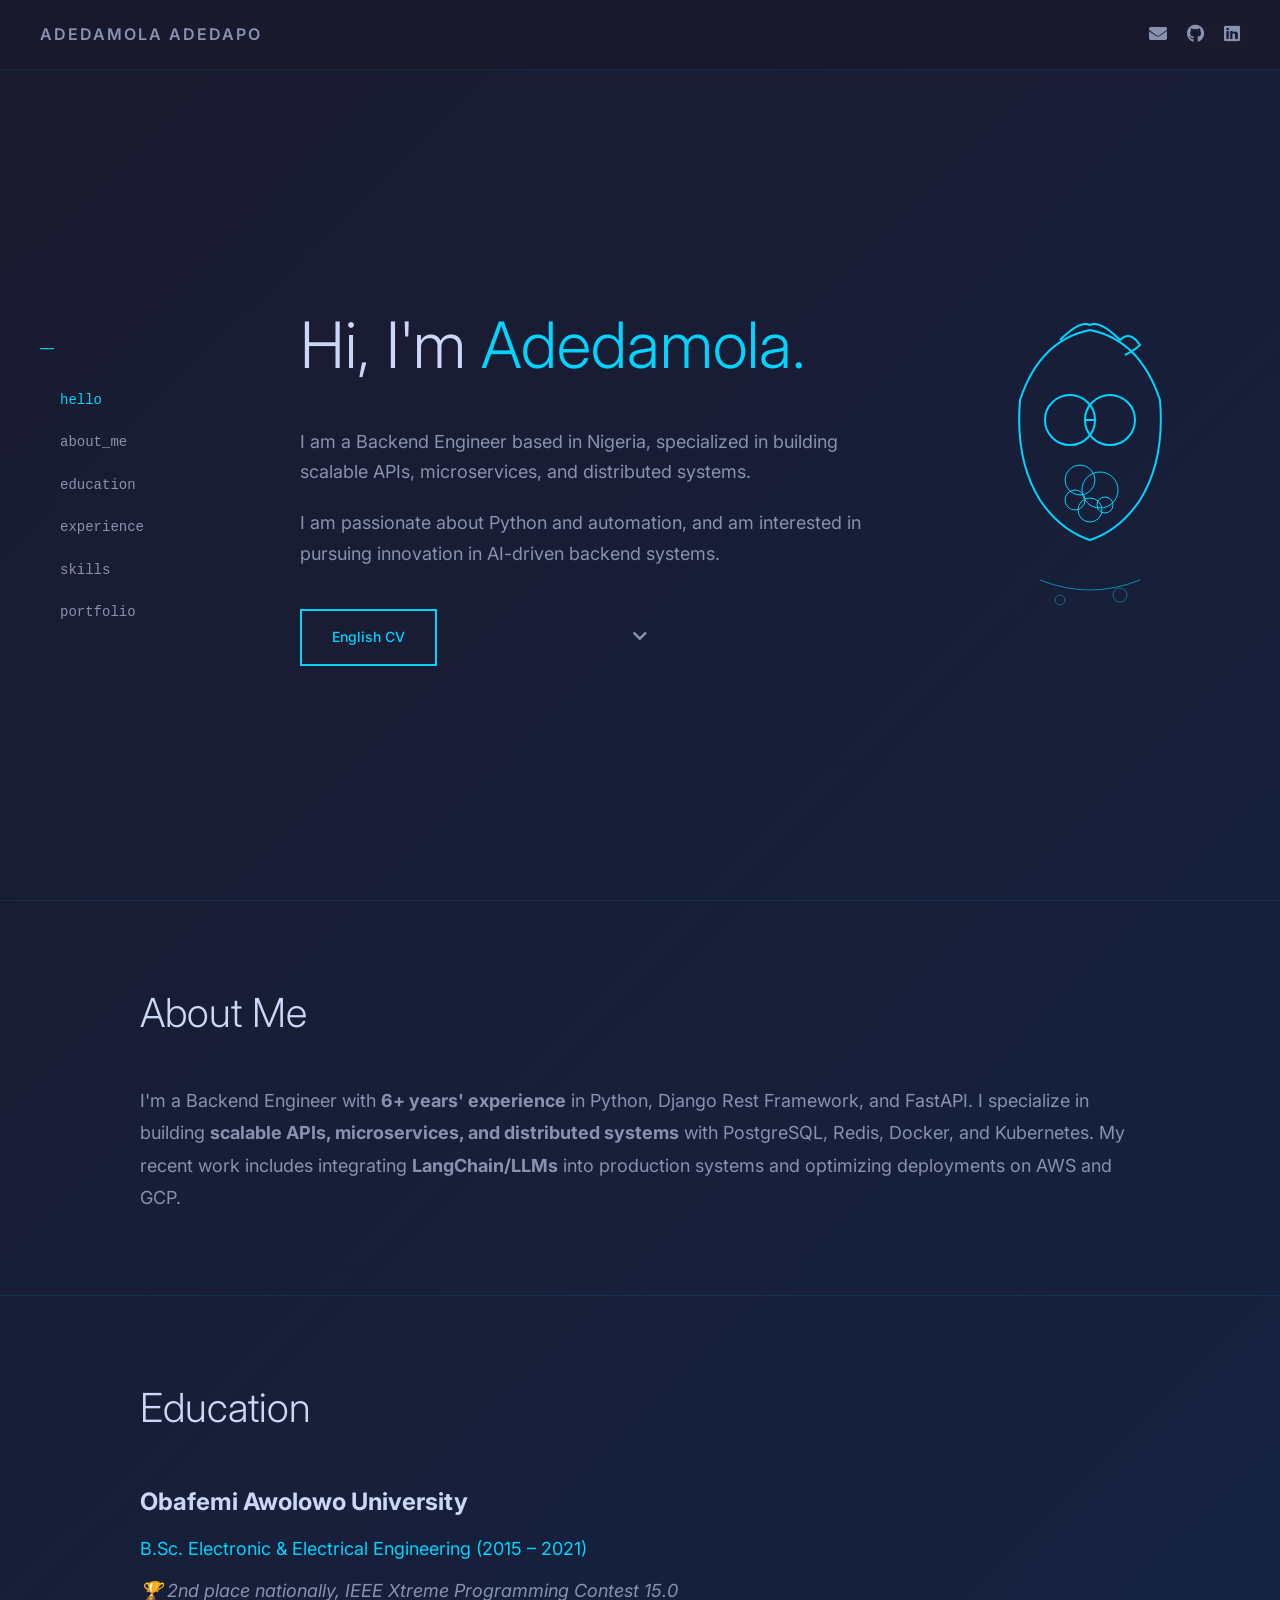
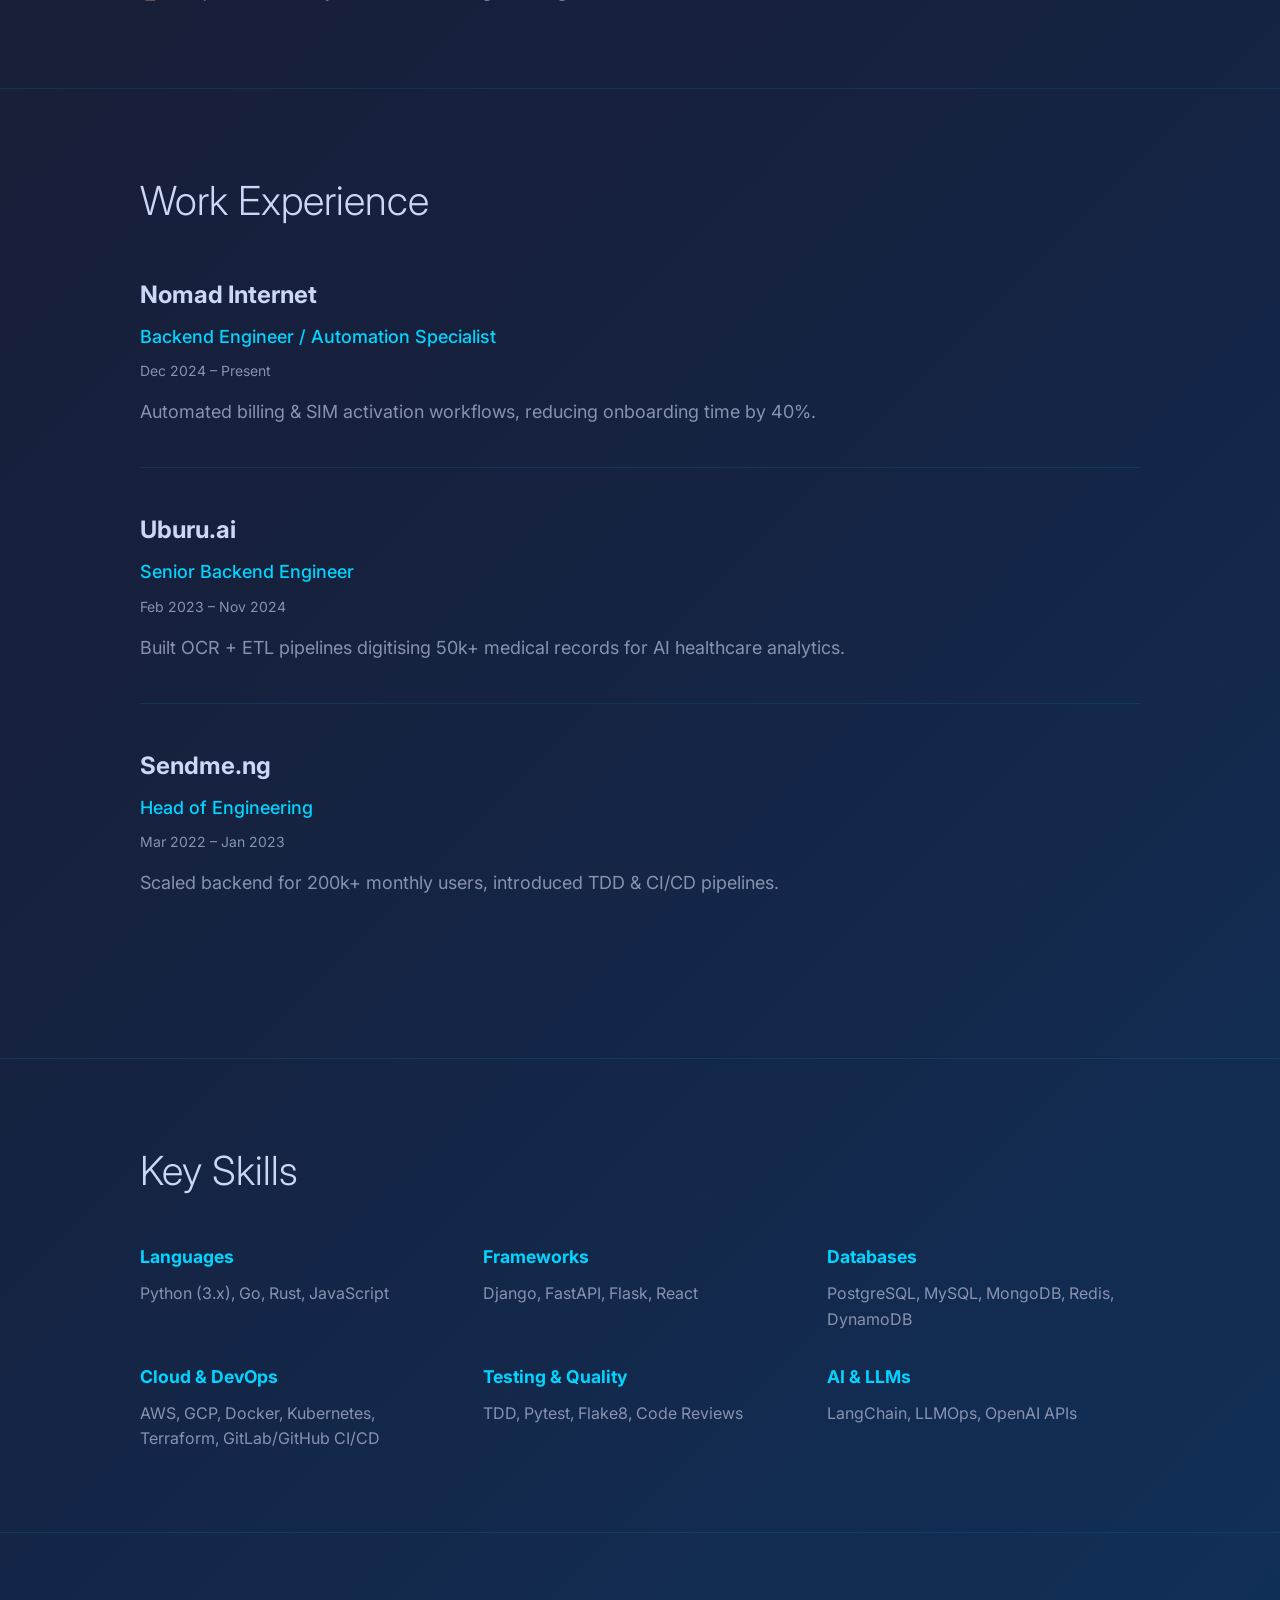
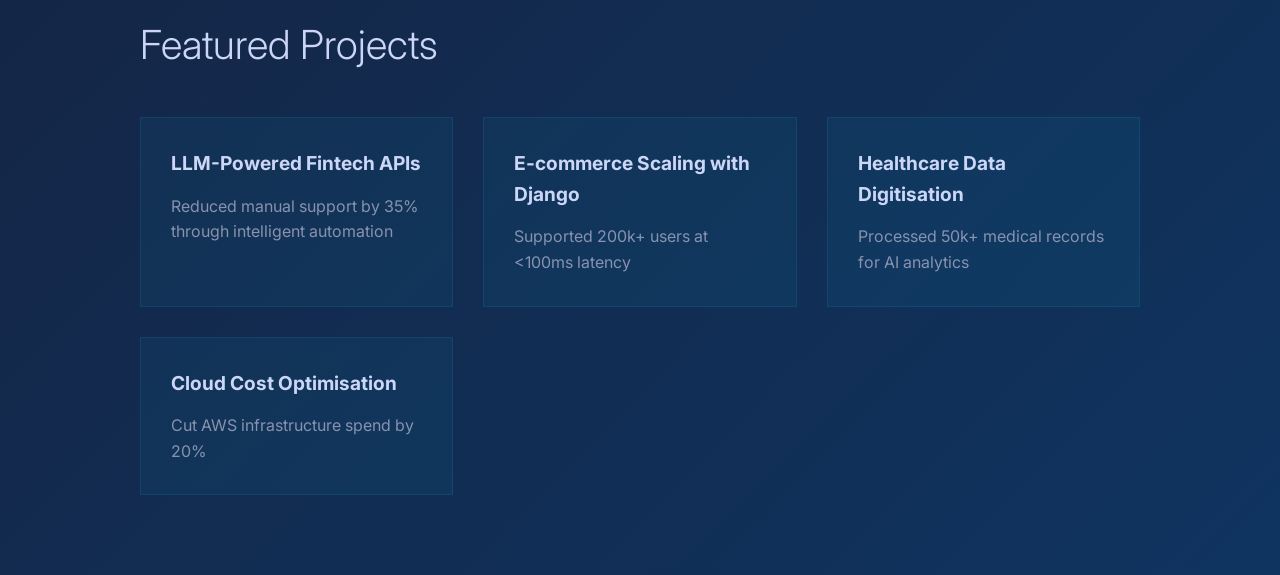
==== index.html @ 286b68b2 "[ADD] the initial template created" ====
<!DOCTYPE html>
<html lang="en">
  <head>
    <title>Adedamola Adedapo</title>
    <meta charset="utf-8" />
    <meta name="viewport" content="width=device-width, initial-scale=1" />
    <meta
      name="description"
      content="Career website for Adedamola Adedapo – Backend Engineer specializing in scalable APIs, microservices, cloud, and AI-driven systems."
    />
    <meta name="keywords" content="Adedamola Adedapo, Backend Engineer, Python, FastAPI, Django, Cloud, AI" />

    <!-- Favicon -->
    <link rel="icon" type="image/png" href="assets/favicon.png" id="favicon" />

    <link rel="preconnect" href="https://fonts.gstatic.com" />
    <link
      href="https://fonts.googleapis.com/css2?family=Inter:wght@300;400;500;600;700&display=swap"
      rel="stylesheet"
    />
    <link
      rel="stylesheet"
      href="https://use.fontawesome.com/releases/v5.0.7/css/all.css"
    />
    <link rel="author" href="https://linkedin.com/in/adedamola-adedapo" />
    <link rel="author" href="https://github.com/ichdamola" />
  </head>

  <body>
    <nav class="navbar">
      <div class="nav-brand">ADEDAMOLA ADEDAPO</div>
      <div class="nav-social">
        <a href="mailto:adedamola.adedapo1@gmail.com" class="nav-icon"><i class="fas fa-envelope"></i></a>
        <a href="https://github.com/ichdamola" target="_blank" class="nav-icon"><i class="fab fa-github"></i></a>
        <a href="https://linkedin.com/in/adedamola-adedapo" target="_blank" class="nav-icon"><i class="fab fa-linkedin"></i></a>
      </div>
    </nav>

    <main class="hero-section">
      <div class="hero-container">
        <div class="hero-content">
          <nav class="side-nav">
            <div class="nav-prefix">—</div>
            <a href="#hello" class="nav-link active">hello</a>
            <a href="#about" class="nav-link">about_me</a>
            <a href="#education" class="nav-link">education</a>
            <a href="#experience" class="nav-link">experience</a>
            <a href="#skills" class="nav-link">skills</a>
            <a href="#portfolio" class="nav-link">portfolio</a>
          </nav>

          <div class="hero-main">
            <div class="hero-text">
              <h1 class="hero-title">
                Hi, I'm <span class="highlight">Adedamola.</span>
              </h1>
              <p class="hero-description">
                I am a Backend Engineer based in Nigeria, specialized in building 
                scalable APIs, microservices, and distributed systems.
              </p>
              <p class="hero-description">
                I am passionate about Python and automation, and am interested in 
                pursuing innovation in AI-driven backend systems.
              </p>
              <div class="cv-buttons">
                <a href="assets/Adedamola-cv.pdf" target="_blank" class="cv-btn">English CV</a>
              </div>
            </div>
          </div>

          <div class="hero-visual">
            <div class="geometric-portrait">
              <!-- Abstract geometric representation -->
              <svg viewBox="0 0 300 400" class="portrait-svg">
                <!-- Head outline -->
                <path d="M150 50 Q200 60 220 120 Q225 180 200 220 Q180 250 150 260 Q120 250 100 220 Q75 180 80 120 Q100 60 150 50 Z" 
                      fill="none" stroke="#00d4ff" stroke-width="2" class="animated-path"/>
                
                <!-- Hair -->
                <path d="M120 60 Q140 40 150 45 Q160 40 180 60 Q190 50 200 65 Q195 70 185 75" 
                      fill="none" stroke="#00d4ff" stroke-width="2" class="animated-path" style="animation-delay: 0.5s"/>
                
                <!-- Glasses -->
                <circle cx="130" cy="140" r="25" fill="none" stroke="#00d4ff" stroke-width="2" class="animated-path" style="animation-delay: 1s"/>
                <circle cx="170" cy="140" r="25" fill="none" stroke="#00d4ff" stroke-width="2" class="animated-path" style="animation-delay: 1s"/>
                <path d="M155 140 L145 140" stroke="#00d4ff" stroke-width="2" class="animated-path" style="animation-delay: 1.2s"/>
                
                <!-- Beard geometric shapes -->
                <circle cx="140" cy="200" r="15" fill="none" stroke="#00d4ff" stroke-width="1" class="animated-path" style="animation-delay: 1.5s"/>
                <circle cx="160" cy="210" r="18" fill="none" stroke="#00d4ff" stroke-width="1" class="animated-path" style="animation-delay: 1.7s"/>
                <circle cx="150" cy="230" r="12" fill="none" stroke="#00d4ff" stroke-width="1" class="animated-path" style="animation-delay: 1.9s"/>
                <circle cx="135" cy="220" r="10" fill="none" stroke="#00d4ff" stroke-width="1" class="animated-path" style="animation-delay: 2.1s"/>
                <circle cx="165" cy="225" r="8" fill="none" stroke="#00d4ff" stroke-width="1" class="animated-path" style="animation-delay: 2.3s"/>
                
                <!-- Additional geometric elements -->
                <path d="M100 300 Q150 320 200 300" fill="none" stroke="#00d4ff" stroke-width="1" opacity="0.6" class="animated-path" style="animation-delay: 2.5s"/>
                <circle cx="120" cy="320" r="5" fill="none" stroke="#00d4ff" stroke-width="1" opacity="0.4" class="animated-path" style="animation-delay: 2.7s"/>
                <circle cx="180" cy="315" r="7" fill="none" stroke="#00d4ff" stroke-width="1" opacity="0.4" class="animated-path" style="animation-delay: 2.9s"/>
              </svg>
            </div>
          </div>
        </div>
        
        <div class="scroll-indicator">
          <i class="fas fa-chevron-down"></i>
        </div>
      </div>
    </main>

    <!-- Content Sections -->
    <section id="about" class="content-section">
      <div class="container">
        <h2 class="section-title">About Me</h2>
        <p class="section-content">
          I'm a Backend Engineer with <strong>6+ years' experience</strong> in Python, Django Rest Framework, and FastAPI.
          I specialize in building <strong>scalable APIs, microservices, and distributed systems</strong> with PostgreSQL, Redis,
          Docker, and Kubernetes. My recent work includes integrating <strong>LangChain/LLMs</strong> into production systems
          and optimizing deployments on AWS and GCP.
        </p>
      </div>
    </section>

    <section id="education" class="content-section">
      <div class="container">
        <h2 class="section-title">Education</h2>
        <div class="section-content">
          <div class="education-item">
            <h3>Obafemi Awolowo University</h3>
            <p class="education-details">B.Sc. Electronic & Electrical Engineering (2015 – 2021)</p>
            <p class="education-achievement">🏆 2nd place nationally, IEEE Xtreme Programming Contest 15.0</p>
          </div>
        </div>
      </div>
    </section>

    <section id="experience" class="content-section">
      <div class="container">
        <h2 class="section-title">Work Experience</h2>
        <div class="section-content">
          <div class="experience-item">
            <h3>Nomad Internet</h3>
            <p class="role">Backend Engineer / Automation Specialist</p>
            <p class="period">Dec 2024 – Present</p>
            <p class="description">Automated billing & SIM activation workflows, reducing onboarding time by 40%.</p>
          </div>
          
          <div class="experience-item">
            <h3>Uburu.ai</h3>
            <p class="role">Senior Backend Engineer</p>
            <p class="period">Feb 2023 – Nov 2024</p>
            <p class="description">Built OCR + ETL pipelines digitising 50k+ medical records for AI healthcare analytics.</p>
          </div>
          
          <div class="experience-item">
            <h3>Sendme.ng</h3>
            <p class="role">Head of Engineering</p>
            <p class="period">Mar 2022 – Jan 2023</p>
            <p class="description">Scaled backend for 200k+ monthly users, introduced TDD & CI/CD pipelines.</p>
          </div>
        </div>
      </div>
    </section>

    <section id="skills" class="content-section">
      <div class="container">
        <h2 class="section-title">Key Skills</h2>
        <div class="skills-grid">
          <div class="skill-category">
            <h3>Languages</h3>
            <p>Python (3.x), Go, Rust, JavaScript</p>
          </div>
          <div class="skill-category">
            <h3>Frameworks</h3>
            <p>Django, FastAPI, Flask, React</p>
          </div>
          <div class="skill-category">
            <h3>Databases</h3>
            <p>PostgreSQL, MySQL, MongoDB, Redis, DynamoDB</p>
          </div>
          <div class="skill-category">
            <h3>Cloud & DevOps</h3>
            <p>AWS, GCP, Docker, Kubernetes, Terraform, GitLab/GitHub CI/CD</p>
          </div>
          <div class="skill-category">
            <h3>Testing & Quality</h3>
            <p>TDD, Pytest, Flake8, Code Reviews</p>
          </div>
          <div class="skill-category">
            <h3>AI & LLMs</h3>
            <p>LangChain, LLMOps, OpenAI APIs</p>
          </div>
        </div>
      </div>
    </section>

    <section id="portfolio" class="content-section">
      <div class="container">
        <h2 class="section-title">Featured Projects</h2>
        <div class="projects-grid">
          <div class="project-item">
            <h3>LLM-Powered Fintech APIs</h3>
            <p>Reduced manual support by 35% through intelligent automation</p>
          </div>
          <div class="project-item">
            <h3>E-commerce Scaling with Django</h3>
            <p>Supported 200k+ users at <100ms latency</p>
          </div>
          <div class="project-item">
            <h3>Healthcare Data Digitisation</h3>
            <p>Processed 50k+ medical records for AI analytics</p>
          </div>
          <div class="project-item">
            <h3>Cloud Cost Optimisation</h3>
            <p>Cut AWS infrastructure spend by 20%</p>
          </div>
        </div>
      </div>
    </section>

    <style>
      * {
        margin: 0;
        padding: 0;
        box-sizing: border-box;
      }

      html {
        scroll-behavior: smooth;
      }

      body {
        font-family: 'Inter', sans-serif;
        background: linear-gradient(135deg, #1a1a2e 0%, #16213e 50%, #0f3460 100%);
        color: #e0e6ed;
        line-height: 1.6;
        overflow-x: hidden;
      }

      /* Navigation */
      .navbar {
        position: fixed;
        top: 0;
        left: 0;
        right: 0;
        padding: 20px 40px;
        display: flex;
        justify-content: space-between;
        align-items: center;
        background: rgba(26, 26, 46, 0.9);
        backdrop-filter: blur(10px);
        z-index: 1000;
        border-bottom: 1px solid rgba(0, 212, 255, 0.1);
      }

      .nav-brand {
        font-size: 16px;
        font-weight: 600;
        letter-spacing: 2px;
        color: #8892b0;
      }

      .nav-social {
        display: flex;
        gap: 20px;
      }

      .nav-icon {
        color: #8892b0;
        font-size: 18px;
        transition: color 0.3s ease;
        text-decoration: none;
      }

      .nav-icon:hover {
        color: #00d4ff;
      }

      /* Hero Section */
      .hero-section {
        min-height: 100vh;
        display: flex;
        align-items: center;
        padding: 100px 40px 40px;
      }

      .hero-container {
        width: 100%;
        max-width: 1200px;
        margin: 0 auto;
        position: relative;
      }

      .hero-content {
        display: grid;
        grid-template-columns: 200px 1fr 300px;
        gap: 60px;
        align-items: center;
      }

      /* Side Navigation */
      .side-nav {
        display: flex;
        flex-direction: column;
        gap: 20px;
      }

      .nav-prefix {
        color: #00d4ff;
        font-size: 14px;
        margin-bottom: 10px;
      }

      .nav-link {
        color: #8892b0;
        text-decoration: none;
        font-size: 14px;
        font-family: 'Courier New', monospace;
        transition: color 0.3s ease;
        padding-left: 20px;
      }

      .nav-link.active,
      .nav-link:hover {
        color: #00d4ff;
      }

      /* Hero Text */
      .hero-main {
        max-width: 600px;
      }

      .hero-title {
        font-size: 4rem;
        font-weight: 300;
        margin-bottom: 30px;
        color: #ccd6f6;
      }

      .highlight {
        color: #00d4ff;
      }

      .hero-description {
        font-size: 18px;
        color: #8892b0;
        margin-bottom: 20px;
        line-height: 1.7;
      }

      .cv-buttons {
        margin-top: 40px;
      }

      .cv-btn {
        display: inline-block;
        padding: 15px 30px;
        border: 2px solid #00d4ff;
        color: #00d4ff;
        text-decoration: none;
        font-size: 14px;
        font-weight: 500;
        transition: all 0.3s ease;
        background: transparent;
        margin-right: 20px;
      }

      .cv-btn:hover {
        background: rgba(0, 212, 255, 0.1);
        transform: translateY(-2px);
      }

      /* Geometric Portrait */
      .hero-visual {
        display: flex;
        justify-content: center;
        align-items: center;
      }

      .geometric-portrait {
        width: 300px;
        height: 400px;
      }

      .portrait-svg {
        width: 100%;
        height: 100%;
      }

      .animated-path {
        stroke-dasharray: 1000;
        stroke-dashoffset: 1000;
        animation: draw 2s ease-out forwards;
      }

      @keyframes draw {
        to {
          stroke-dashoffset: 0;
        }
      }

      /* Scroll Indicator */
      .scroll-indicator {
        position: absolute;
        bottom: 30px;
        left: 50%;
        transform: translateX(-50%);
        color: #8892b0;
        animation: bounce 2s infinite;
      }

      @keyframes bounce {
        0%, 20%, 50%, 80%, 100% {
          transform: translateX(-50%) translateY(0);
        }
        40% {
          transform: translateX(-50%) translateY(-10px);
        }
        60% {
          transform: translateX(-50%) translateY(-5px);
        }
      }

      /* Content Sections */
      .content-section {
        padding: 80px 40px;
        border-top: 1px solid rgba(0, 212, 255, 0.1);
      }

      .container {
        max-width: 1000px;
        margin: 0 auto;
      }

      .section-title {
        font-size: 2.5rem;
        color: #ccd6f6;
        margin-bottom: 40px;
        font-weight: 300;
      }

      .section-content {
        font-size: 18px;
        color: #8892b0;
        line-height: 1.8;
      }

      /* Education */
      .education-item h3 {
        color: #ccd6f6;
        font-size: 1.5rem;
        margin-bottom: 10px;
      }

      .education-details {
        color: #00d4ff;
        margin-bottom: 10px;
      }

      .education-achievement {
        color: #8892b0;
        font-style: italic;
      }

      /* Experience */
      .experience-item {
        margin-bottom: 40px;
        padding-bottom: 40px;
        border-bottom: 1px solid rgba(0, 212, 255, 0.1);
      }

      .experience-item:last-child {
        border-bottom: none;
      }

      .experience-item h3 {
        color: #ccd6f6;
        font-size: 1.5rem;
        margin-bottom: 5px;
      }

      .role {
        color: #00d4ff;
        font-weight: 500;
        margin-bottom: 5px;
      }

      .period {
        color: #8892b0;
        font-size: 14px;
        margin-bottom: 15px;
      }

      .description {
        color: #8892b0;
        line-height: 1.6;
      }

      /* Skills */
      .skills-grid {
        display: grid;
        grid-template-columns: repeat(auto-fit, minmax(250px, 1fr));
        gap: 30px;
      }

      .skill-category h3 {
        color: #00d4ff;
        margin-bottom: 10px;
        font-size: 1.1rem;
      }

      .skill-category p {
        color: #8892b0;
        line-height: 1.6;
      }

      /* Projects */
      .projects-grid {
        display: grid;
        grid-template-columns: repeat(auto-fit, minmax(250px, 1fr));
        gap: 30px;
      }

      .project-item {
        background: rgba(0, 212, 255, 0.05);
        padding: 30px;
        border: 1px solid rgba(0, 212, 255, 0.1);
        transition: transform 0.3s ease, border-color 0.3s ease;
      }

      .project-item:hover {
        transform: translateY(-5px);
        border-color: rgba(0, 212, 255, 0.3);
      }

      .project-item h3 {
        color: #ccd6f6;
        margin-bottom: 15px;
        font-size: 1.2rem;
      }

      .project-item p {
        color: #8892b0;
        line-height: 1.6;
      }

      /* Responsive Design */
      @media (max-width: 768px) {
        .navbar {
          padding: 15px 20px;
        }

        .nav-brand {
          font-size: 14px;
        }

        .hero-content {
          grid-template-columns: 1fr;
          gap: 40px;
          text-align: center;
        }

        .side-nav {
          flex-direction: row;
          justify-content: center;
          flex-wrap: wrap;
        }

        .hero-title {
          font-size: 2.5rem;
        }

        .hero-description {
          font-size: 16px;
        }

        .geometric-portrait {
          width: 250px;
          height: 300px;
        }

        .content-section {
          padding: 60px 20px;
        }

        .section-title {
          font-size: 2rem;
        }

        .skills-grid,
        .projects-grid {
          grid-template-columns: 1fr;
        }
      }
    </style>
  </body>
</html>
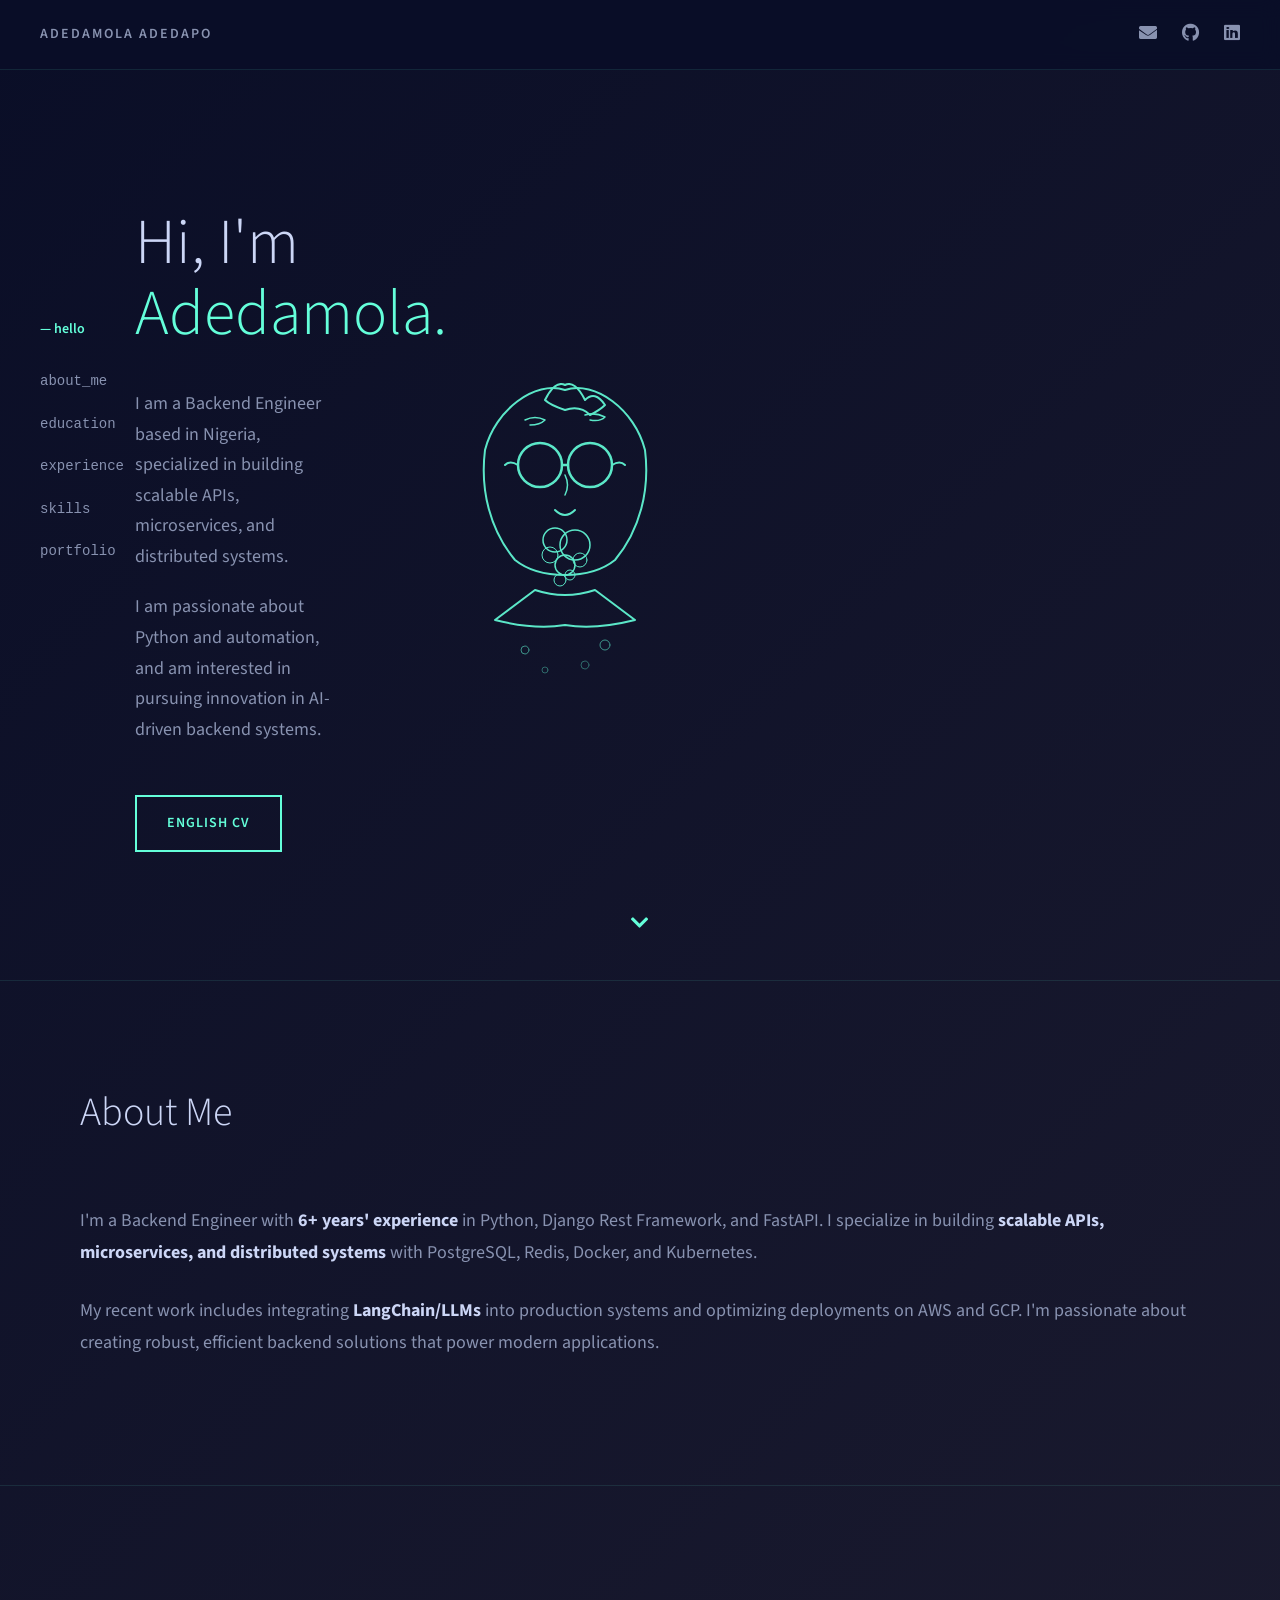
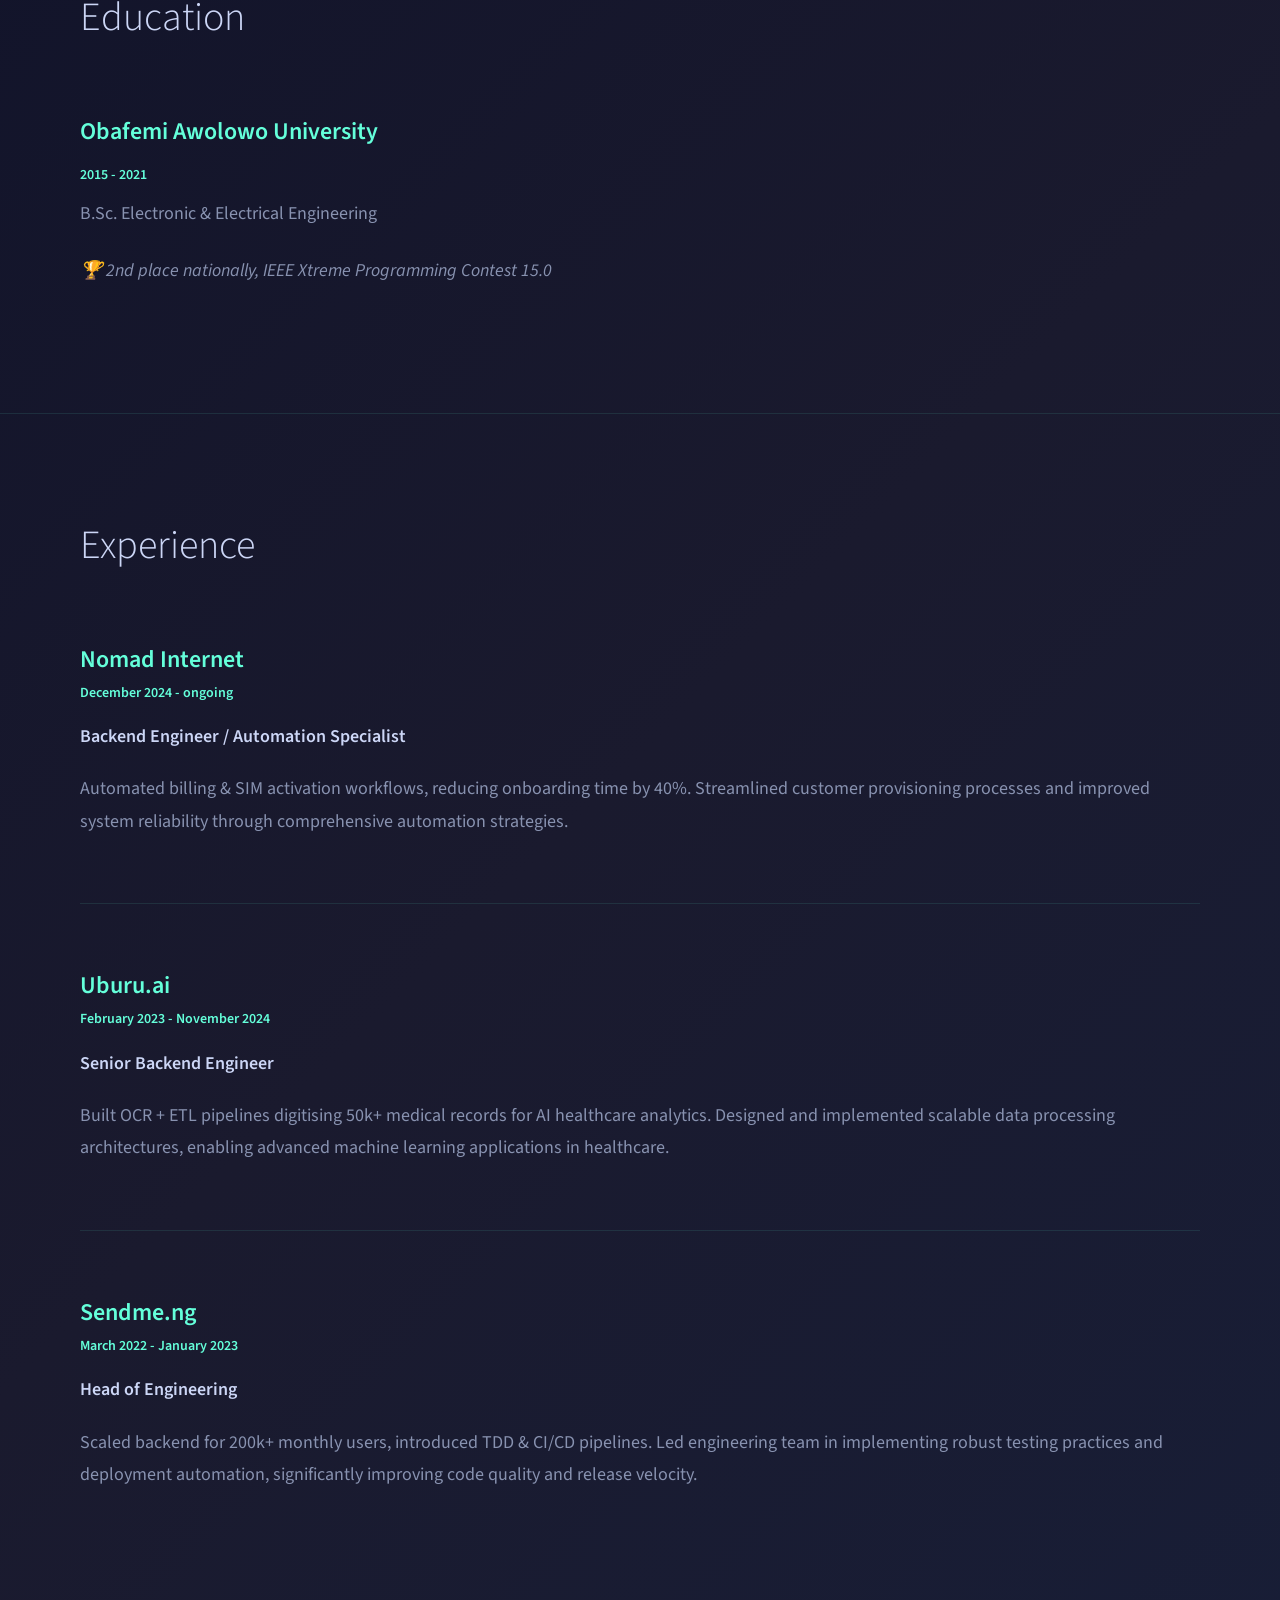
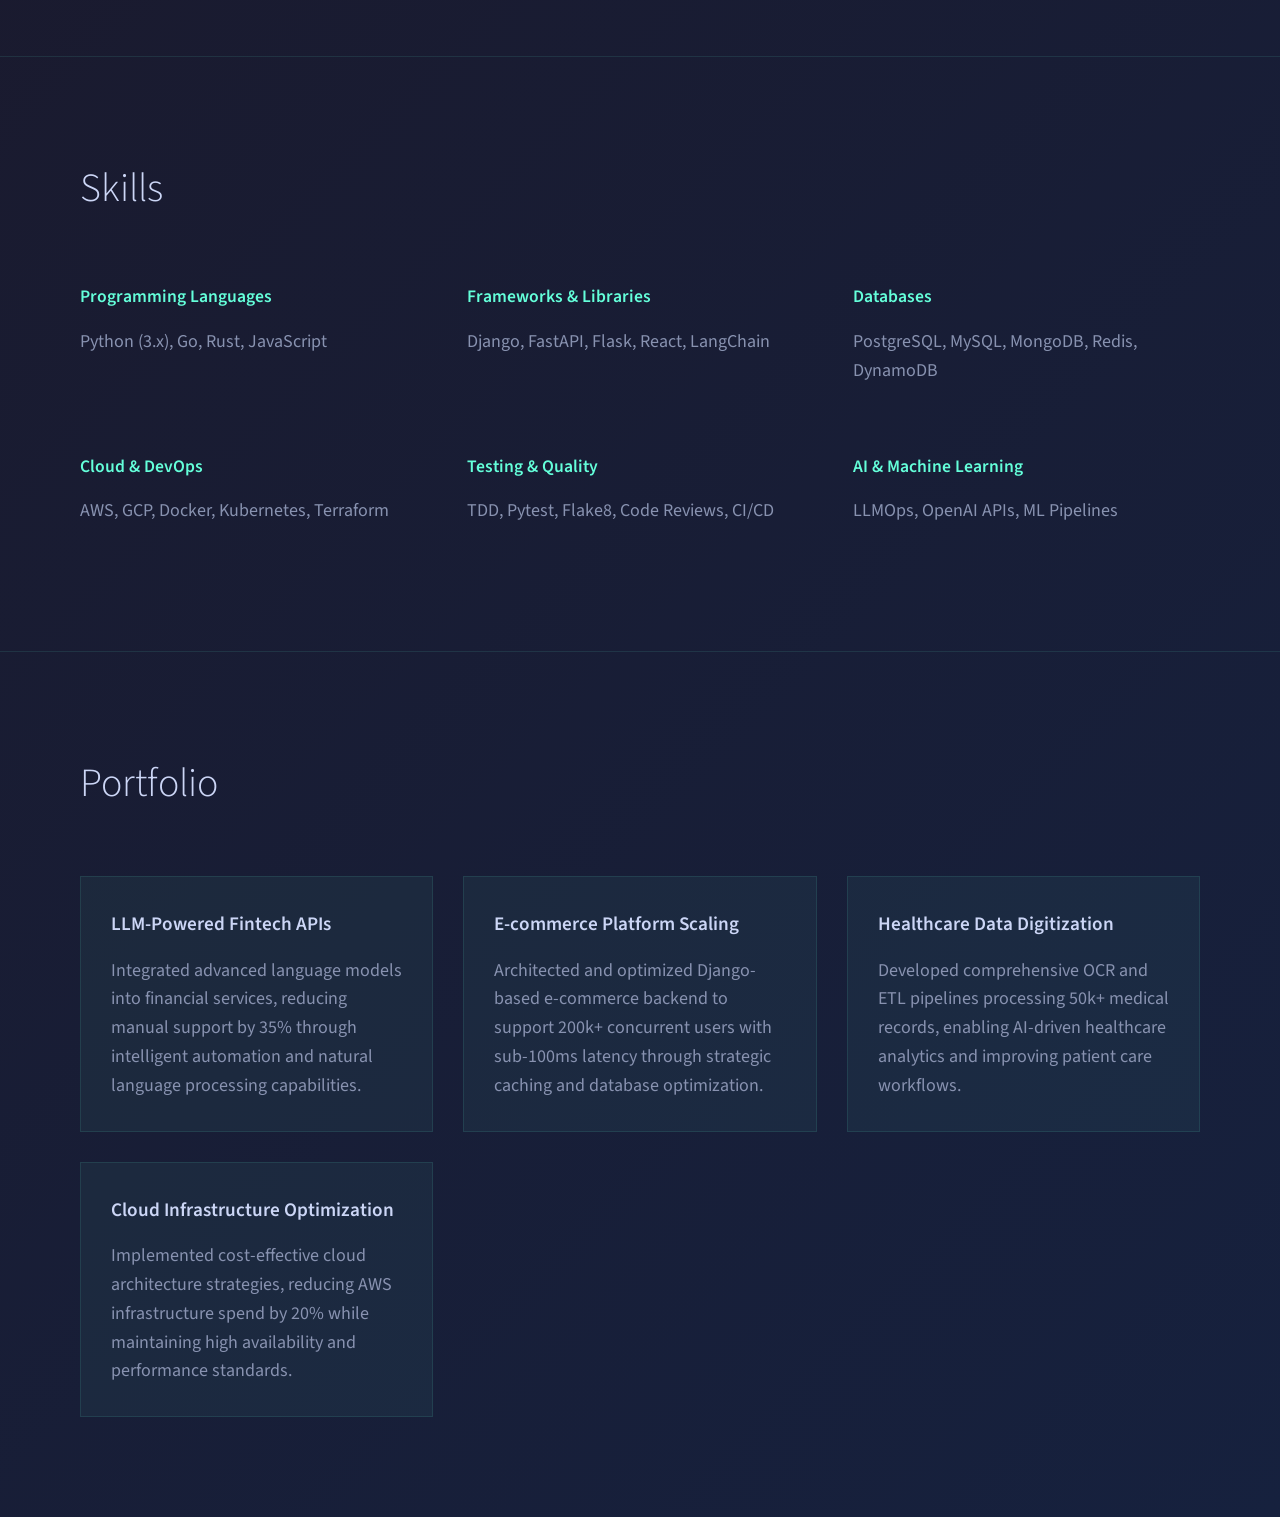
==== commit 8f1cd06d: "[UPD] upgrade" ====
--- a/index.html
+++ b/index.html
@@ -6,7 +6,7 @@
     <meta name="viewport" content="width=device-width, initial-scale=1" />
     <meta
       name="description"
-      content="Career website for Adedamola Adedapo – Backend Engineer specializing in scalable APIs, microservices, cloud, and AI-driven systems."
+      content="Backend Engineer specializing in scalable APIs, microservices, cloud, and AI-driven systems."
     />
     <meta name="keywords" content="Adedamola Adedapo, Backend Engineer, Python, FastAPI, Django, Cloud, AI" />
 
@@ -15,7 +15,7 @@
 
     <link rel="preconnect" href="https://fonts.gstatic.com" />
     <link
-      href="https://fonts.googleapis.com/css2?family=Inter:wght@300;400;500;600;700&display=swap"
+      href="https://fonts.googleapis.com/css2?family=Source+Sans+Pro:wght@300;400;600;700&display=swap"
       rel="stylesheet"
     />
     <link
@@ -27,197 +27,234 @@
   </head>
 
   <body>
-    <nav class="navbar">
-      <div class="nav-brand">ADEDAMOLA ADEDAPO</div>
-      <div class="nav-social">
-        <a href="mailto:adedamola.adedapo1@gmail.com" class="nav-icon"><i class="fas fa-envelope"></i></a>
-        <a href="https://github.com/ichdamola" target="_blank" class="nav-icon"><i class="fab fa-github"></i></a>
-        <a href="https://linkedin.com/in/adedamola-adedapo" target="_blank" class="nav-icon"><i class="fab fa-linkedin"></i></a>
+    <!-- Header -->
+    <header class="header">
+      <div class="header-brand">ADEDAMOLA ADEDAPO</div>
+      <div class="header-social">
+        <a href="mailto:adedamola.adedapo1@gmail.com" class="social-link">
+          <i class="fas fa-envelope"></i>
+        </a>
+        <a href="https://github.com/ichdamola" target="_blank" class="social-link">
+          <i class="fab fa-github"></i>
+        </a>
+        <a href="https://linkedin.com/in/adedamola-adedapo" target="_blank" class="social-link">
+          <i class="fab fa-linkedin"></i>
+        </a>
       </div>
-    </nav>
-
-    <main class="hero-section">
-      <div class="hero-container">
-        <div class="hero-content">
-          <nav class="side-nav">
-            <div class="nav-prefix">—</div>
-            <a href="#hello" class="nav-link active">hello</a>
-            <a href="#about" class="nav-link">about_me</a>
-            <a href="#education" class="nav-link">education</a>
-            <a href="#experience" class="nav-link">experience</a>
-            <a href="#skills" class="nav-link">skills</a>
-            <a href="#portfolio" class="nav-link">portfolio</a>
-          </nav>
-
-          <div class="hero-main">
-            <div class="hero-text">
+    </header>
+
+    <!-- Main Content -->
+    <main class="main-content">
+      <!-- Hero Section -->
+      <section id="hello" class="hero">
+        <div class="container">
+          <div class="hero-grid">
+            <!-- Left Navigation -->
+            <nav class="nav-sidebar">
+              <div class="nav-prefix">— hello</div>
+              <ul class="nav-menu">
+                <li><a href="#about" class="nav-item">about_me</a></li>
+                <li><a href="#education" class="nav-item">education</a></li>
+                <li><a href="#experience" class="nav-item">experience</a></li>
+                <li><a href="#skills" class="nav-item">skills</a></li>
+                <li><a href="#portfolio" class="nav-item">portfolio</a></li>
+              </ul>
+            </nav>
+
+            <!-- Center Content -->
+            <div class="hero-content">
               <h1 class="hero-title">
-                Hi, I'm <span class="highlight">Adedamola.</span>
+                Hi, I'm <span class="text-accent">Adedamola.</span>
               </h1>
-              <p class="hero-description">
-                I am a Backend Engineer based in Nigeria, specialized in building 
-                scalable APIs, microservices, and distributed systems.
-              </p>
-              <p class="hero-description">
-                I am passionate about Python and automation, and am interested in 
-                pursuing innovation in AI-driven backend systems.
-              </p>
-              <div class="cv-buttons">
-                <a href="assets/Adedamola-cv.pdf" target="_blank" class="cv-btn">English CV</a>
-              </div>
-            </div>
-          </div>
-
-          <div class="hero-visual">
-            <div class="geometric-portrait">
-              <!-- Abstract geometric representation -->
-              <svg viewBox="0 0 300 400" class="portrait-svg">
-                <!-- Head outline -->
-                <path d="M150 50 Q200 60 220 120 Q225 180 200 220 Q180 250 150 260 Q120 250 100 220 Q75 180 80 120 Q100 60 150 50 Z" 
-                      fill="none" stroke="#00d4ff" stroke-width="2" class="animated-path"/>
+              
+              <div class="hero-text">
+                <p>I am a Backend Engineer based in Nigeria, specialized in building scalable APIs, microservices, and distributed systems.</p>
+                
+                <p>I am passionate about Python and automation, and am interested in pursuing innovation in AI-driven backend systems.</p>
+              </div>
+
+              <div class="cv-section">
+                <a href="assets/adedamola-cv.pdf" target="_blank" class="cv-button">
+                  English CV
+                </a>
+              </div>
+            </div>
+
+            <!-- Right Illustration -->
+            <div class="hero-illustration">
+              <svg class="portrait-svg" viewBox="0 0 300 400" xmlns="http://www.w3.org/2000/svg">
+                <!-- Head Shape -->
+                <path class="draw-path" d="M150 60 C180 50, 220 80, 230 120 C235 160, 225 200, 200 230 C175 250, 125 250, 100 230 C75 200, 65 160, 70 120 C80 80, 120 50, 150 60 Z" stroke="#64FFDA" stroke-width="2" fill="none"/>
                 
                 <!-- Hair -->
-                <path d="M120 60 Q140 40 150 45 Q160 40 180 60 Q190 50 200 65 Q195 70 185 75" 
-                      fill="none" stroke="#00d4ff" stroke-width="2" class="animated-path" style="animation-delay: 0.5s"/>
+                <path class="draw-path" d="M130 70 Q140 50, 150 55 Q160 50, 170 70 Q180 60, 190 75 Q185 80, 175 85 Q165 75, 150 80 Q135 75, 130 70" stroke="#64FFDA" stroke-width="2" fill="none" style="animation-delay: 0.3s"/>
+                <path class="draw-path" d="M110 90 Q120 85, 130 90 Q125 95, 115 95" stroke="#64FFDA" stroke-width="1.5" fill="none" style="animation-delay: 0.5s"/>
+                <path class="draw-path" d="M170 85 Q180 82, 190 87 Q185 92, 175 90" stroke="#64FFDA" stroke-width="1.5" fill="none" style="animation-delay: 0.7s"/>
                 
                 <!-- Glasses -->
-                <circle cx="130" cy="140" r="25" fill="none" stroke="#00d4ff" stroke-width="2" class="animated-path" style="animation-delay: 1s"/>
-                <circle cx="170" cy="140" r="25" fill="none" stroke="#00d4ff" stroke-width="2" class="animated-path" style="animation-delay: 1s"/>
-                <path d="M155 140 L145 140" stroke="#00d4ff" stroke-width="2" class="animated-path" style="animation-delay: 1.2s"/>
+                <circle class="draw-path" cx="125" cy="135" r="22" stroke="#64FFDA" stroke-width="2.5" fill="none" style="animation-delay: 1s"/>
+                <circle class="draw-path" cx="175" cy="135" r="22" stroke="#64FFDA" stroke-width="2.5" fill="none" style="animation-delay: 1s"/>
+                <path class="draw-path" d="M147 135 L153 135" stroke="#64FFDA" stroke-width="2.5" style="animation-delay: 1.2s"/>
+                <path class="draw-path" d="M103 135 Q95 130, 90 135" stroke="#64FFDA" stroke-width="2" fill="none" style="animation-delay: 1.4s"/>
+                <path class="draw-path" d="M197 135 Q205 130, 210 135" stroke="#64FFDA" stroke-width="2" fill="none" style="animation-delay: 1.4s"/>
+                
+                <!-- Nose -->
+                <path class="draw-path" d="M150 145 Q155 155, 150 165" stroke="#64FFDA" stroke-width="1.5" fill="none" style="animation-delay: 1.6s"/>
+                
+                <!-- Mouth -->
+                <path class="draw-path" d="M140 180 Q150 190, 160 180" stroke="#64FFDA" stroke-width="2" fill="none" style="animation-delay: 1.8s"/>
                 
                 <!-- Beard geometric shapes -->
-                <circle cx="140" cy="200" r="15" fill="none" stroke="#00d4ff" stroke-width="1" class="animated-path" style="animation-delay: 1.5s"/>
-                <circle cx="160" cy="210" r="18" fill="none" stroke="#00d4ff" stroke-width="1" class="animated-path" style="animation-delay: 1.7s"/>
-                <circle cx="150" cy="230" r="12" fill="none" stroke="#00d4ff" stroke-width="1" class="animated-path" style="animation-delay: 1.9s"/>
-                <circle cx="135" cy="220" r="10" fill="none" stroke="#00d4ff" stroke-width="1" class="animated-path" style="animation-delay: 2.1s"/>
-                <circle cx="165" cy="225" r="8" fill="none" stroke="#00d4ff" stroke-width="1" class="animated-path" style="animation-delay: 2.3s"/>
-                
-                <!-- Additional geometric elements -->
-                <path d="M100 300 Q150 320 200 300" fill="none" stroke="#00d4ff" stroke-width="1" opacity="0.6" class="animated-path" style="animation-delay: 2.5s"/>
-                <circle cx="120" cy="320" r="5" fill="none" stroke="#00d4ff" stroke-width="1" opacity="0.4" class="animated-path" style="animation-delay: 2.7s"/>
-                <circle cx="180" cy="315" r="7" fill="none" stroke="#00d4ff" stroke-width="1" opacity="0.4" class="animated-path" style="animation-delay: 2.9s"/>
+                <circle class="draw-path" cx="140" cy="210" r="12" stroke="#64FFDA" stroke-width="1.5" fill="none" style="animation-delay: 2s"/>
+                <circle class="draw-path" cx="160" cy="215" r="15" stroke="#64FFDA" stroke-width="1.5" fill="none" style="animation-delay: 2.2s"/>
+                <circle class="draw-path" cx="150" cy="235" r="10" stroke="#64FFDA" stroke-width="1.5" fill="none" style="animation-delay: 2.4s"/>
+                <circle class="draw-path" cx="135" cy="225" r="8" stroke="#64FFDA" stroke-width="1" fill="none" style="animation-delay: 2.6s"/>
+                <circle class="draw-path" cx="165" cy="230" r="7" stroke="#64FFDA" stroke-width="1" fill="none" style="animation-delay: 2.8s"/>
+                <circle class="draw-path" cx="145" cy="250" r="6" stroke="#64FFDA" stroke-width="1" fill="none" style="animation-delay: 3s"/>
+                <circle class="draw-path" cx="155" cy="245" r="5" stroke="#64FFDA" stroke-width="1" fill="none" style="animation-delay: 3.2s"/>
+                
+                <!-- Neck/Shoulders -->
+                <path class="draw-path" d="M120 260 Q150 270, 180 260 Q200 275, 220 290 Q180 300, 150 295 Q120 300, 80 290 Q100 275, 120 260" stroke="#64FFDA" stroke-width="2" fill="none" style="animation-delay: 3.4s"/>
+                
+                <!-- Additional decorative circles -->
+                <circle class="draw-path" cx="110" cy="320" r="4" stroke="#64FFDA" stroke-width="1" fill="none" opacity="0.6" style="animation-delay: 3.6s"/>
+                <circle class="draw-path" cx="190" cy="315" r="5" stroke="#64FFDA" stroke-width="1" fill="none" opacity="0.6" style="animation-delay: 3.8s"/>
+                <circle class="draw-path" cx="130" cy="340" r="3" stroke="#64FFDA" stroke-width="1" fill="none" opacity="0.4" style="animation-delay: 4s"/>
+                <circle class="draw-path" cx="170" cy="335" r="4" stroke="#64FFDA" stroke-width="1" fill="none" opacity="0.4" style="animation-delay: 4.2s"/>
               </svg>
             </div>
           </div>
         </div>
         
+        <!-- Scroll indicator -->
         <div class="scroll-indicator">
           <i class="fas fa-chevron-down"></i>
         </div>
-      </div>
-    </main>
-
-    <!-- Content Sections -->
-    <section id="about" class="content-section">
-      <div class="container">
-        <h2 class="section-title">About Me</h2>
-        <p class="section-content">
-          I'm a Backend Engineer with <strong>6+ years' experience</strong> in Python, Django Rest Framework, and FastAPI.
-          I specialize in building <strong>scalable APIs, microservices, and distributed systems</strong> with PostgreSQL, Redis,
-          Docker, and Kubernetes. My recent work includes integrating <strong>LangChain/LLMs</strong> into production systems
-          and optimizing deployments on AWS and GCP.
-        </p>
-      </div>
-    </section>
-
-    <section id="education" class="content-section">
-      <div class="container">
-        <h2 class="section-title">Education</h2>
-        <div class="section-content">
-          <div class="education-item">
-            <h3>Obafemi Awolowo University</h3>
-            <p class="education-details">B.Sc. Electronic & Electrical Engineering (2015 – 2021)</p>
-            <p class="education-achievement">🏆 2nd place nationally, IEEE Xtreme Programming Contest 15.0</p>
+      </section>
+
+      <!-- About Section -->
+      <section id="about" class="content-section">
+        <div class="container">
+          <h2 class="section-title">About Me</h2>
+          <div class="section-content">
+            <p>I'm a Backend Engineer with <strong>6+ years' experience</strong> in Python, Django Rest Framework, and FastAPI. I specialize in building <strong>scalable APIs, microservices, and distributed systems</strong> with PostgreSQL, Redis, Docker, and Kubernetes.</p>
+            
+            <p>My recent work includes integrating <strong>LangChain/LLMs</strong> into production systems and optimizing deployments on AWS and GCP. I'm passionate about creating robust, efficient backend solutions that power modern applications.</p>
           </div>
         </div>
-      </div>
-    </section>
-
-    <section id="experience" class="content-section">
-      <div class="container">
-        <h2 class="section-title">Work Experience</h2>
-        <div class="section-content">
-          <div class="experience-item">
-            <h3>Nomad Internet</h3>
-            <p class="role">Backend Engineer / Automation Specialist</p>
-            <p class="period">Dec 2024 – Present</p>
-            <p class="description">Automated billing & SIM activation workflows, reducing onboarding time by 40%.</p>
-          </div>
-          
-          <div class="experience-item">
-            <h3>Uburu.ai</h3>
-            <p class="role">Senior Backend Engineer</p>
-            <p class="period">Feb 2023 – Nov 2024</p>
-            <p class="description">Built OCR + ETL pipelines digitising 50k+ medical records for AI healthcare analytics.</p>
-          </div>
-          
-          <div class="experience-item">
-            <h3>Sendme.ng</h3>
-            <p class="role">Head of Engineering</p>
-            <p class="period">Mar 2022 – Jan 2023</p>
-            <p class="description">Scaled backend for 200k+ monthly users, introduced TDD & CI/CD pipelines.</p>
+      </section>
+
+      <!-- Education Section -->
+      <section id="education" class="content-section">
+        <div class="container">
+          <h2 class="section-title">Education</h2>
+          <div class="section-content">
+            <div class="education-item">
+              <h3><a href="#" class="institution-link">Obafemi Awolowo University</a></h3>
+              <div class="period">2015 - 2021</div>
+              <p>B.Sc. Electronic & Electrical Engineering</p>
+              <p class="achievement">🏆 2nd place nationally, IEEE Xtreme Programming Contest 15.0</p>
+            </div>
           </div>
         </div>
-      </div>
-    </section>
-
-    <section id="skills" class="content-section">
-      <div class="container">
-        <h2 class="section-title">Key Skills</h2>
-        <div class="skills-grid">
-          <div class="skill-category">
-            <h3>Languages</h3>
-            <p>Python (3.x), Go, Rust, JavaScript</p>
-          </div>
-          <div class="skill-category">
-            <h3>Frameworks</h3>
-            <p>Django, FastAPI, Flask, React</p>
-          </div>
-          <div class="skill-category">
-            <h3>Databases</h3>
-            <p>PostgreSQL, MySQL, MongoDB, Redis, DynamoDB</p>
-          </div>
-          <div class="skill-category">
-            <h3>Cloud & DevOps</h3>
-            <p>AWS, GCP, Docker, Kubernetes, Terraform, GitLab/GitHub CI/CD</p>
-          </div>
-          <div class="skill-category">
-            <h3>Testing & Quality</h3>
-            <p>TDD, Pytest, Flake8, Code Reviews</p>
-          </div>
-          <div class="skill-category">
-            <h3>AI & LLMs</h3>
-            <p>LangChain, LLMOps, OpenAI APIs</p>
+      </section>
+
+      <!-- Experience Section -->
+      <section id="experience" class="content-section">
+        <div class="container">
+          <h2 class="section-title">Experience</h2>
+          <div class="section-content">
+            
+            <div class="experience-item">
+              <h3><a href="#" class="company-link">Nomad Internet</a></h3>
+              <div class="period">December 2024 - ongoing</div>
+              <div class="role">Backend Engineer / Automation Specialist</div>
+              <p>Automated billing & SIM activation workflows, reducing onboarding time by 40%. Streamlined customer provisioning processes and improved system reliability through comprehensive automation strategies.</p>
+            </div>
+
+            <div class="experience-item">
+              <h3><a href="#" class="company-link">Uburu.ai</a></h3>
+              <div class="period">February 2023 - November 2024</div>
+              <div class="role">Senior Backend Engineer</div>
+              <p>Built OCR + ETL pipelines digitising 50k+ medical records for AI healthcare analytics. Designed and implemented scalable data processing architectures, enabling advanced machine learning applications in healthcare.</p>
+            </div>
+
+            <div class="experience-item">
+              <h3><a href="#" class="company-link">Sendme.ng</a></h3>
+              <div class="period">March 2022 - January 2023</div>
+              <div class="role">Head of Engineering</div>
+              <p>Scaled backend for 200k+ monthly users, introduced TDD & CI/CD pipelines. Led engineering team in implementing robust testing practices and deployment automation, significantly improving code quality and release velocity.</p>
+            </div>
+
           </div>
         </div>
-      </div>
-    </section>
-
-    <section id="portfolio" class="content-section">
-      <div class="container">
-        <h2 class="section-title">Featured Projects</h2>
-        <div class="projects-grid">
-          <div class="project-item">
-            <h3>LLM-Powered Fintech APIs</h3>
-            <p>Reduced manual support by 35% through intelligent automation</p>
-          </div>
-          <div class="project-item">
-            <h3>E-commerce Scaling with Django</h3>
-            <p>Supported 200k+ users at <100ms latency</p>
-          </div>
-          <div class="project-item">
-            <h3>Healthcare Data Digitisation</h3>
-            <p>Processed 50k+ medical records for AI analytics</p>
-          </div>
-          <div class="project-item">
-            <h3>Cloud Cost Optimisation</h3>
-            <p>Cut AWS infrastructure spend by 20%</p>
+      </section>
+
+      <!-- Skills Section -->
+      <section id="skills" class="content-section">
+        <div class="container">
+          <h2 class="section-title">Skills</h2>
+          <div class="section-content">
+            <div class="skills-grid">
+              <div class="skill-group">
+                <h4>Programming Languages</h4>
+                <p>Python (3.x), Go, Rust, JavaScript</p>
+              </div>
+              <div class="skill-group">
+                <h4>Frameworks & Libraries</h4>
+                <p>Django, FastAPI, Flask, React, LangChain</p>
+              </div>
+              <div class="skill-group">
+                <h4>Databases</h4>
+                <p>PostgreSQL, MySQL, MongoDB, Redis, DynamoDB</p>
+              </div>
+              <div class="skill-group">
+                <h4>Cloud & DevOps</h4>
+                <p>AWS, GCP, Docker, Kubernetes, Terraform</p>
+              </div>
+              <div class="skill-group">
+                <h4>Testing & Quality</h4>
+                <p>TDD, Pytest, Flake8, Code Reviews, CI/CD</p>
+              </div>
+              <div class="skill-group">
+                <h4>AI & Machine Learning</h4>
+                <p>LLMOps, OpenAI APIs, ML Pipelines</p>
+              </div>
+            </div>
           </div>
         </div>
-      </div>
-    </section>
+      </section>
+
+      <!-- Portfolio Section -->
+      <section id="portfolio" class="content-section">
+        <div class="container">
+          <h2 class="section-title">Portfolio</h2>
+          <div class="section-content">
+            <div class="portfolio-grid">
+              <div class="portfolio-item">
+                <h4>LLM-Powered Fintech APIs</h4>
+                <p>Integrated advanced language models into financial services, reducing manual support by 35% through intelligent automation and natural language processing capabilities.</p>
+              </div>
+              <div class="portfolio-item">
+                <h4>E-commerce Platform Scaling</h4>
+                <p>Architected and optimized Django-based e-commerce backend to support 200k+ concurrent users with sub-100ms latency through strategic caching and database optimization.</p>
+              </div>
+              <div class="portfolio-item">
+                <h4>Healthcare Data Digitization</h4>
+                <p>Developed comprehensive OCR and ETL pipelines processing 50k+ medical records, enabling AI-driven healthcare analytics and improving patient care workflows.</p>
+              </div>
+              <div class="portfolio-item">
+                <h4>Cloud Infrastructure Optimization</h4>
+                <p>Implemented cost-effective cloud architecture strategies, reducing AWS infrastructure spend by 20% while maintaining high availability and performance standards.</p>
+              </div>
+            </div>
+          </div>
+        </div>
+      </section>
+    </main>
 
     <style>
+      /* Reset and Base Styles */
       * {
         margin: 0;
         padding: 0;
@@ -226,173 +263,196 @@
 
       html {
         scroll-behavior: smooth;
+        scroll-padding-top: 80px;
       }
 
       body {
-        font-family: 'Inter', sans-serif;
-        background: linear-gradient(135deg, #1a1a2e 0%, #16213e 50%, #0f3460 100%);
-        color: #e0e6ed;
+        font-family: 'Source Sans Pro', -apple-system, BlinkMacSystemFont, 'Segoe UI', Roboto, sans-serif;
+        background: linear-gradient(135deg, #0a0e27 0%, #1a1a2e 50%, #16213e 100%);
+        color: #8892b0;
         line-height: 1.6;
+        font-size: 16px;
         overflow-x: hidden;
       }
 
-      /* Navigation */
-      .navbar {
+      .container {
+        max-width: 1200px;
+        margin: 0 auto;
+        padding: 0 40px;
+      }
+
+      /* Header */
+      .header {
         position: fixed;
         top: 0;
         left: 0;
         right: 0;
+        z-index: 1000;
+        background: rgba(10, 14, 39, 0.95);
+        backdrop-filter: blur(10px);
+        border-bottom: 1px solid rgba(100, 255, 218, 0.1);
         padding: 20px 40px;
         display: flex;
         justify-content: space-between;
         align-items: center;
-        background: rgba(26, 26, 46, 0.9);
-        backdrop-filter: blur(10px);
-        z-index: 1000;
-        border-bottom: 1px solid rgba(0, 212, 255, 0.1);
-      }
-
-      .nav-brand {
-        font-size: 16px;
+      }
+
+      .header-brand {
+        font-size: 14px;
         font-weight: 600;
         letter-spacing: 2px;
         color: #8892b0;
       }
 
-      .nav-social {
+      .header-social {
         display: flex;
-        gap: 20px;
-      }
-
-      .nav-icon {
+        gap: 25px;
+      }
+
+      .social-link {
         color: #8892b0;
         font-size: 18px;
         transition: color 0.3s ease;
         text-decoration: none;
       }
 
-      .nav-icon:hover {
-        color: #00d4ff;
+      .social-link:hover {
+        color: #64FFDA;
+      }
+
+      /* Main Content */
+      .main-content {
+        padding-top: 80px;
       }
 
       /* Hero Section */
-      .hero-section {
+      .hero {
         min-height: 100vh;
         display: flex;
         align-items: center;
-        padding: 100px 40px 40px;
-      }
-
-      .hero-container {
+        position: relative;
+      }
+
+      .hero-grid {
+        display: grid;
+        grid-template-columns: 200px 1fr 350px;
+        gap: 80px;
+        align-items: center;
         width: 100%;
-        max-width: 1200px;
-        margin: 0 auto;
-        position: relative;
-      }
-
-      .hero-content {
-        display: grid;
-        grid-template-columns: 200px 1fr 300px;
-        gap: 60px;
-        align-items: center;
-      }
-
-      /* Side Navigation */
-      .side-nav {
-        display: flex;
-        flex-direction: column;
-        gap: 20px;
+      }
+
+      /* Navigation Sidebar */
+      .nav-sidebar {
+        position: fixed;
+        left: 40px;
+        top: 50%;
+        transform: translateY(-50%);
       }
 
       .nav-prefix {
-        color: #00d4ff;
+        color: #64FFDA;
         font-size: 14px;
-        margin-bottom: 10px;
-      }
-
-      .nav-link {
+        font-weight: 600;
+        margin-bottom: 30px;
+      }
+
+      .nav-menu {
+        list-style: none;
+      }
+
+      .nav-menu li {
+        margin-bottom: 20px;
+      }
+
+      .nav-item {
         color: #8892b0;
         text-decoration: none;
         font-size: 14px;
         font-family: 'Courier New', monospace;
-        transition: color 0.3s ease;
-        padding-left: 20px;
-      }
-
-      .nav-link.active,
-      .nav-link:hover {
-        color: #00d4ff;
-      }
-
-      /* Hero Text */
-      .hero-main {
+        transition: color 0.3s ease, padding-left 0.3s ease;
+        display: block;
+        padding-left: 0;
+      }
+
+      .nav-item:hover {
+        color: #64FFDA;
+        padding-left: 10px;
+      }
+
+      /* Hero Content */
+      .hero-content {
         max-width: 600px;
       }
 
       .hero-title {
         font-size: 4rem;
         font-weight: 300;
-        margin-bottom: 30px;
         color: #ccd6f6;
-      }
-
-      .highlight {
-        color: #00d4ff;
-      }
-
-      .hero-description {
+        margin-bottom: 40px;
+        line-height: 1.1;
+      }
+
+      .text-accent {
+        color: #64FFDA;
+      }
+
+      .hero-text {
         font-size: 18px;
         color: #8892b0;
+        line-height: 1.7;
+        margin-bottom: 50px;
+      }
+
+      .hero-text p {
         margin-bottom: 20px;
-        line-height: 1.7;
-      }
-
-      .cv-buttons {
+      }
+
+      .cv-section {
         margin-top: 40px;
       }
 
-      .cv-btn {
+      .cv-button {
         display: inline-block;
         padding: 15px 30px;
-        border: 2px solid #00d4ff;
-        color: #00d4ff;
+        border: 2px solid #64FFDA;
+        color: #64FFDA;
         text-decoration: none;
         font-size: 14px;
-        font-weight: 500;
+        font-weight: 600;
+        letter-spacing: 1px;
         transition: all 0.3s ease;
         background: transparent;
-        margin-right: 20px;
-      }
-
-      .cv-btn:hover {
-        background: rgba(0, 212, 255, 0.1);
+        text-transform: uppercase;
+      }
+
+      .cv-button:hover {
+        background: rgba(100, 255, 218, 0.1);
         transform: translateY(-2px);
-      }
-
-      /* Geometric Portrait */
-      .hero-visual {
+        box-shadow: 0 10px 30px rgba(100, 255, 218, 0.15);
+      }
+
+      /* Portrait SVG */
+      .hero-illustration {
         display: flex;
         justify-content: center;
         align-items: center;
       }
 
-      .geometric-portrait {
+      .portrait-svg {
         width: 300px;
         height: 400px;
-      }
-
-      .portrait-svg {
-        width: 100%;
-        height: 100%;
-      }
-
-      .animated-path {
+        opacity: 0.9;
+      }
+
+      .draw-path {
         stroke-dasharray: 1000;
         stroke-dashoffset: 1000;
-        animation: draw 2s ease-out forwards;
-      }
-
-      @keyframes draw {
+        animation: drawPath 2s ease-out forwards;
+        stroke-linecap: round;
+        stroke-linejoin: round;
+      }
+
+      @keyframes drawPath {
         to {
           stroke-dashoffset: 0;
         }
@@ -401,10 +461,11 @@
       /* Scroll Indicator */
       .scroll-indicator {
         position: absolute;
-        bottom: 30px;
+        bottom: 40px;
         left: 50%;
         transform: translateX(-50%);
-        color: #8892b0;
+        color: #64FFDA;
+        font-size: 20px;
         animation: bounce 2s infinite;
       }
 
@@ -422,164 +483,192 @@
 
       /* Content Sections */
       .content-section {
-        padding: 80px 40px;
-        border-top: 1px solid rgba(0, 212, 255, 0.1);
-      }
-
-      .container {
-        max-width: 1000px;
-        margin: 0 auto;
+        padding: 100px 0;
+        border-top: 1px solid rgba(100, 255, 218, 0.1);
       }
 
       .section-title {
         font-size: 2.5rem;
+        font-weight: 300;
         color: #ccd6f6;
-        margin-bottom: 40px;
-        font-weight: 300;
+        margin-bottom: 60px;
       }
 
       .section-content {
         font-size: 18px;
+        line-height: 1.8;
         color: #8892b0;
-        line-height: 1.8;
-      }
-
-      /* Education */
+      }
+
+      .section-content p {
+        margin-bottom: 25px;
+      }
+
+      .section-content strong {
+        color: #ccd6f6;
+      }
+
+      /* Education Styles */
       .education-item h3 {
-        color: #ccd6f6;
+        margin-bottom: 10px;
+      }
+
+      .institution-link {
+        color: #64FFDA;
+        text-decoration: none;
         font-size: 1.5rem;
+        font-weight: 600;
+      }
+
+      .institution-link:hover {
+        text-decoration: underline;
+      }
+
+      .period {
+        color: #64FFDA;
+        font-size: 14px;
         margin-bottom: 10px;
-      }
-
-      .education-details {
-        color: #00d4ff;
-        margin-bottom: 10px;
-      }
-
-      .education-achievement {
+        font-weight: 600;
+      }
+
+      .achievement {
         color: #8892b0;
         font-style: italic;
-      }
-
-      /* Experience */
+        margin-top: 10px;
+      }
+
+      /* Experience Styles */
       .experience-item {
-        margin-bottom: 40px;
+        margin-bottom: 60px;
         padding-bottom: 40px;
-        border-bottom: 1px solid rgba(0, 212, 255, 0.1);
+        border-bottom: 1px solid rgba(100, 255, 218, 0.1);
       }
 
       .experience-item:last-child {
         border-bottom: none;
-      }
-
-      .experience-item h3 {
+        margin-bottom: 0;
+      }
+
+      .company-link {
+        color: #64FFDA;
+        text-decoration: none;
+        font-size: 1.5rem;
+        font-weight: 600;
+      }
+
+      .company-link:hover {
+        text-decoration: underline;
+      }
+
+      .role {
         color: #ccd6f6;
-        font-size: 1.5rem;
-        margin-bottom: 5px;
-      }
-
-      .role {
-        color: #00d4ff;
-        font-weight: 500;
-        margin-bottom: 5px;
-      }
-
-      .period {
-        color: #8892b0;
-        font-size: 14px;
-        margin-bottom: 15px;
-      }
-
-      .description {
-        color: #8892b0;
-        line-height: 1.6;
-      }
-
-      /* Skills */
+        font-weight: 600;
+        margin: 15px 0 20px 0;
+      }
+
+      /* Skills Grid */
       .skills-grid {
         display: grid;
-        grid-template-columns: repeat(auto-fit, minmax(250px, 1fr));
+        grid-template-columns: repeat(auto-fit, minmax(300px, 1fr));
+        gap: 40px;
+        margin-top: 40px;
+      }
+
+      .skill-group h4 {
+        color: #64FFDA;
+        font-size: 1.1rem;
+        font-weight: 600;
+        margin-bottom: 15px;
+      }
+
+      .skill-group p {
+        line-height: 1.6;
+      }
+
+      /* Portfolio Grid */
+      .portfolio-grid {
+        display: grid;
+        grid-template-columns: repeat(auto-fit, minmax(280px, 1fr));
         gap: 30px;
-      }
-
-      .skill-category h3 {
-        color: #00d4ff;
-        margin-bottom: 10px;
-        font-size: 1.1rem;
-      }
-
-      .skill-category p {
-        color: #8892b0;
+        margin-top: 40px;
+      }
+
+      .portfolio-item {
+        background: rgba(100, 255, 218, 0.05);
+        border: 1px solid rgba(100, 255, 218, 0.1);
+        padding: 30px;
+        transition: transform 0.3s ease, border-color 0.3s ease;
+      }
+
+      .portfolio-item:hover {
+        transform: translateY(-5px);
+        border-color: rgba(100, 255, 218, 0.3);
+      }
+
+      .portfolio-item h4 {
+        color: #ccd6f6;
+        font-size: 1.2rem;
+        font-weight: 600;
+        margin-bottom: 15px;
+      }
+
+      .portfolio-item p {
         line-height: 1.6;
-      }
-
-      /* Projects */
-      .projects-grid {
-        display: grid;
-        grid-template-columns: repeat(auto-fit, minmax(250px, 1fr));
-        gap: 30px;
-      }
-
-      .project-item {
-        background: rgba(0, 212, 255, 0.05);
-        padding: 30px;
-        border: 1px solid rgba(0, 212, 255, 0.1);
-        transition: transform 0.3s ease, border-color 0.3s ease;
-      }
-
-      .project-item:hover {
-        transform: translateY(-5px);
-        border-color: rgba(0, 212, 255, 0.3);
-      }
-
-      .project-item h3 {
-        color: #ccd6f6;
-        margin-bottom: 15px;
-        font-size: 1.2rem;
-      }
-
-      .project-item p {
-        color: #8892b0;
-        line-height: 1.6;
+        margin: 0;
       }
 
       /* Responsive Design */
-      @media (max-width: 768px) {
-        .navbar {
-          padding: 15px 20px;
-        }
-
-        .nav-brand {
-          font-size: 14px;
-        }
-
-        .hero-content {
+      @media (max-width: 1024px) {
+        .hero-grid {
           grid-template-columns: 1fr;
-          gap: 40px;
+          gap: 50px;
           text-align: center;
         }
 
-        .side-nav {
-          flex-direction: row;
+        .nav-sidebar {
+          position: relative;
+          left: auto;
+          top: auto;
+          transform: none;
+          margin-bottom: 40px;
+        }
+
+        .nav-menu {
+          display: flex;
           justify-content: center;
           flex-wrap: wrap;
+          gap: 20px;
+        }
+
+        .nav-menu li {
+          margin: 0;
+        }
+      }
+
+      @media (max-width: 768px) {
+        .container {
+          padding: 0 20px;
+        }
+
+        .header {
+          padding: 15px 20px;
+        }
+
+        .header-brand {
+          font-size: 12px;
         }
 
         .hero-title {
           font-size: 2.5rem;
         }
 
-        .hero-description {
+        .hero-text {
           font-size: 16px;
         }
 
-        .geometric-portrait {
+        .portrait-svg {
           width: 250px;
-          height: 300px;
-        }
-
-        .content-section {
-          padding: 60px 20px;
+          height: 320px;
         }
 
         .section-title {
@@ -587,8 +676,22 @@
         }
 
         .skills-grid,
-        .projects-grid {
+        .portfolio-grid {
           grid-template-columns: 1fr;
+        }
+
+        .content-section {
+          padding: 80px 0;
+        }
+      }
+
+      @media (max-width: 480px) {
+        .hero-title {
+          font-size: 2rem;
+        }
+
+        .hero-text {
+          font-size: 14px;
         }
       }
     </style>
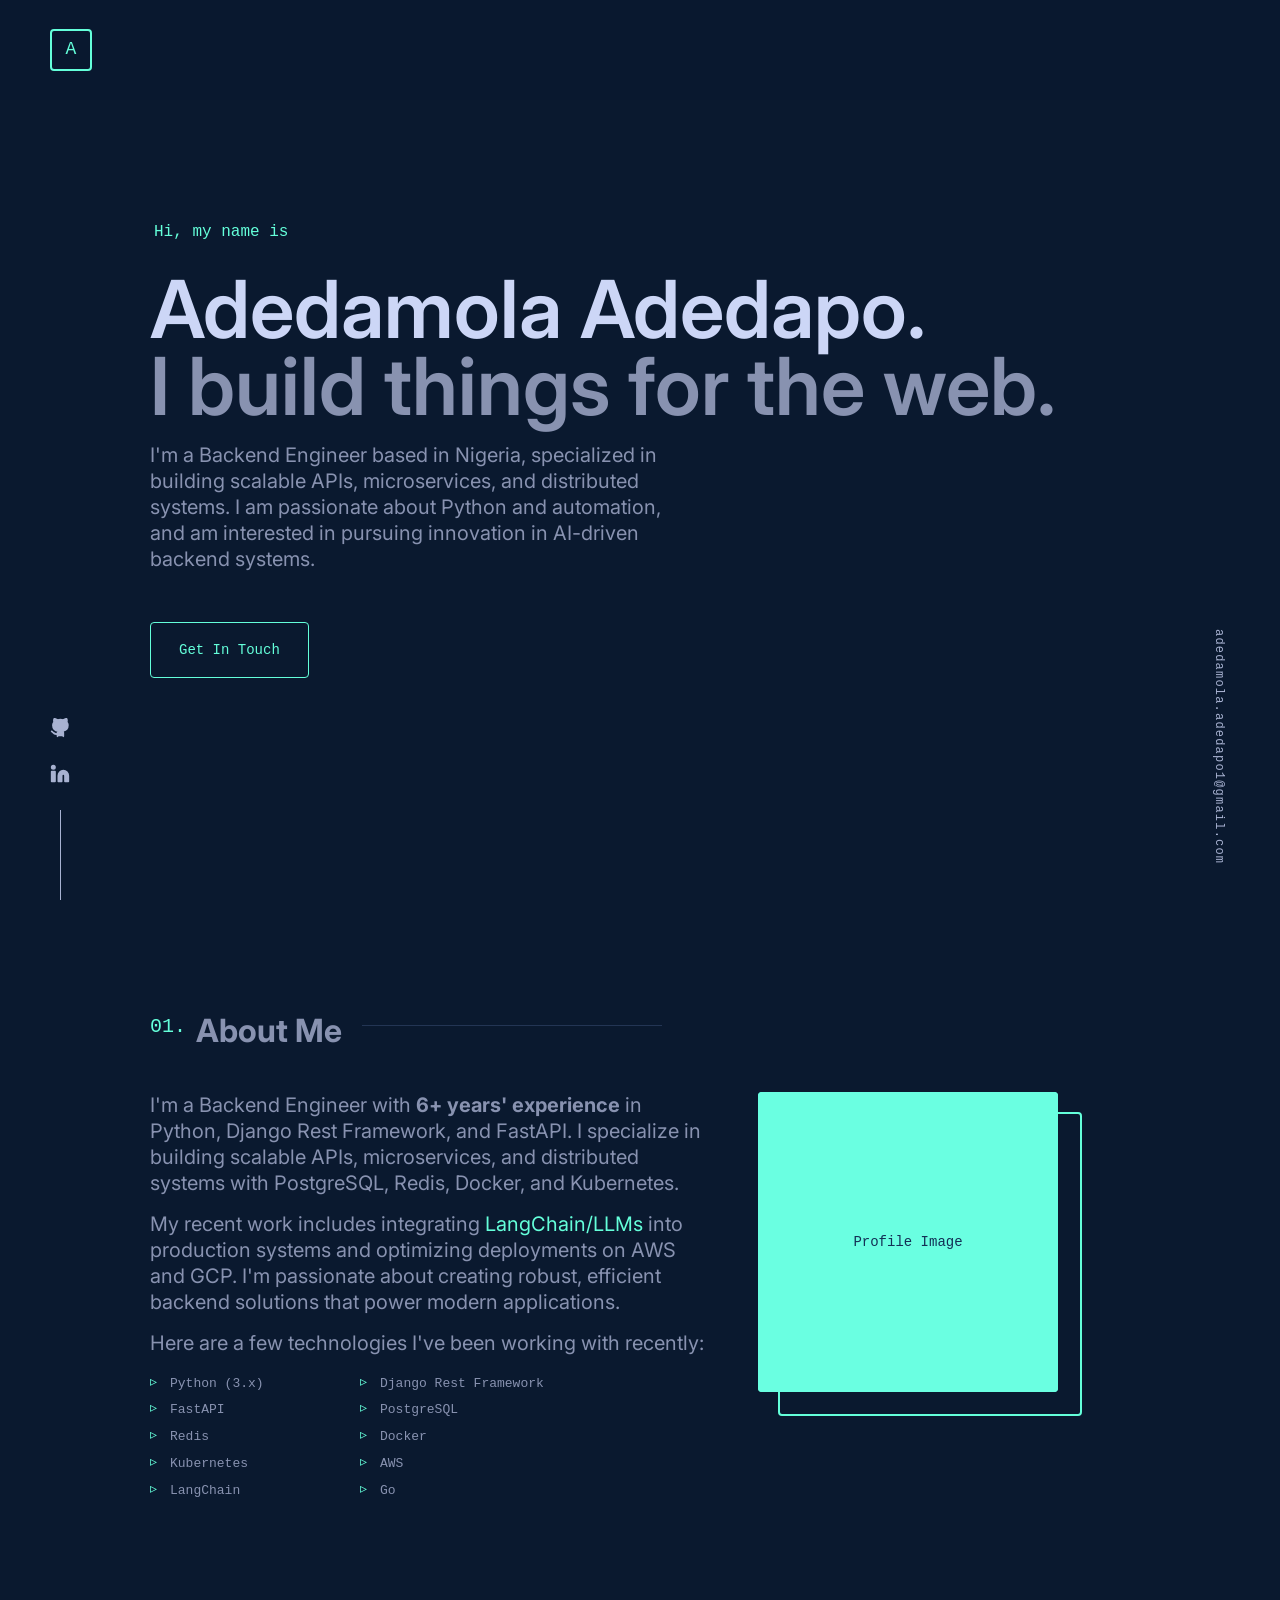
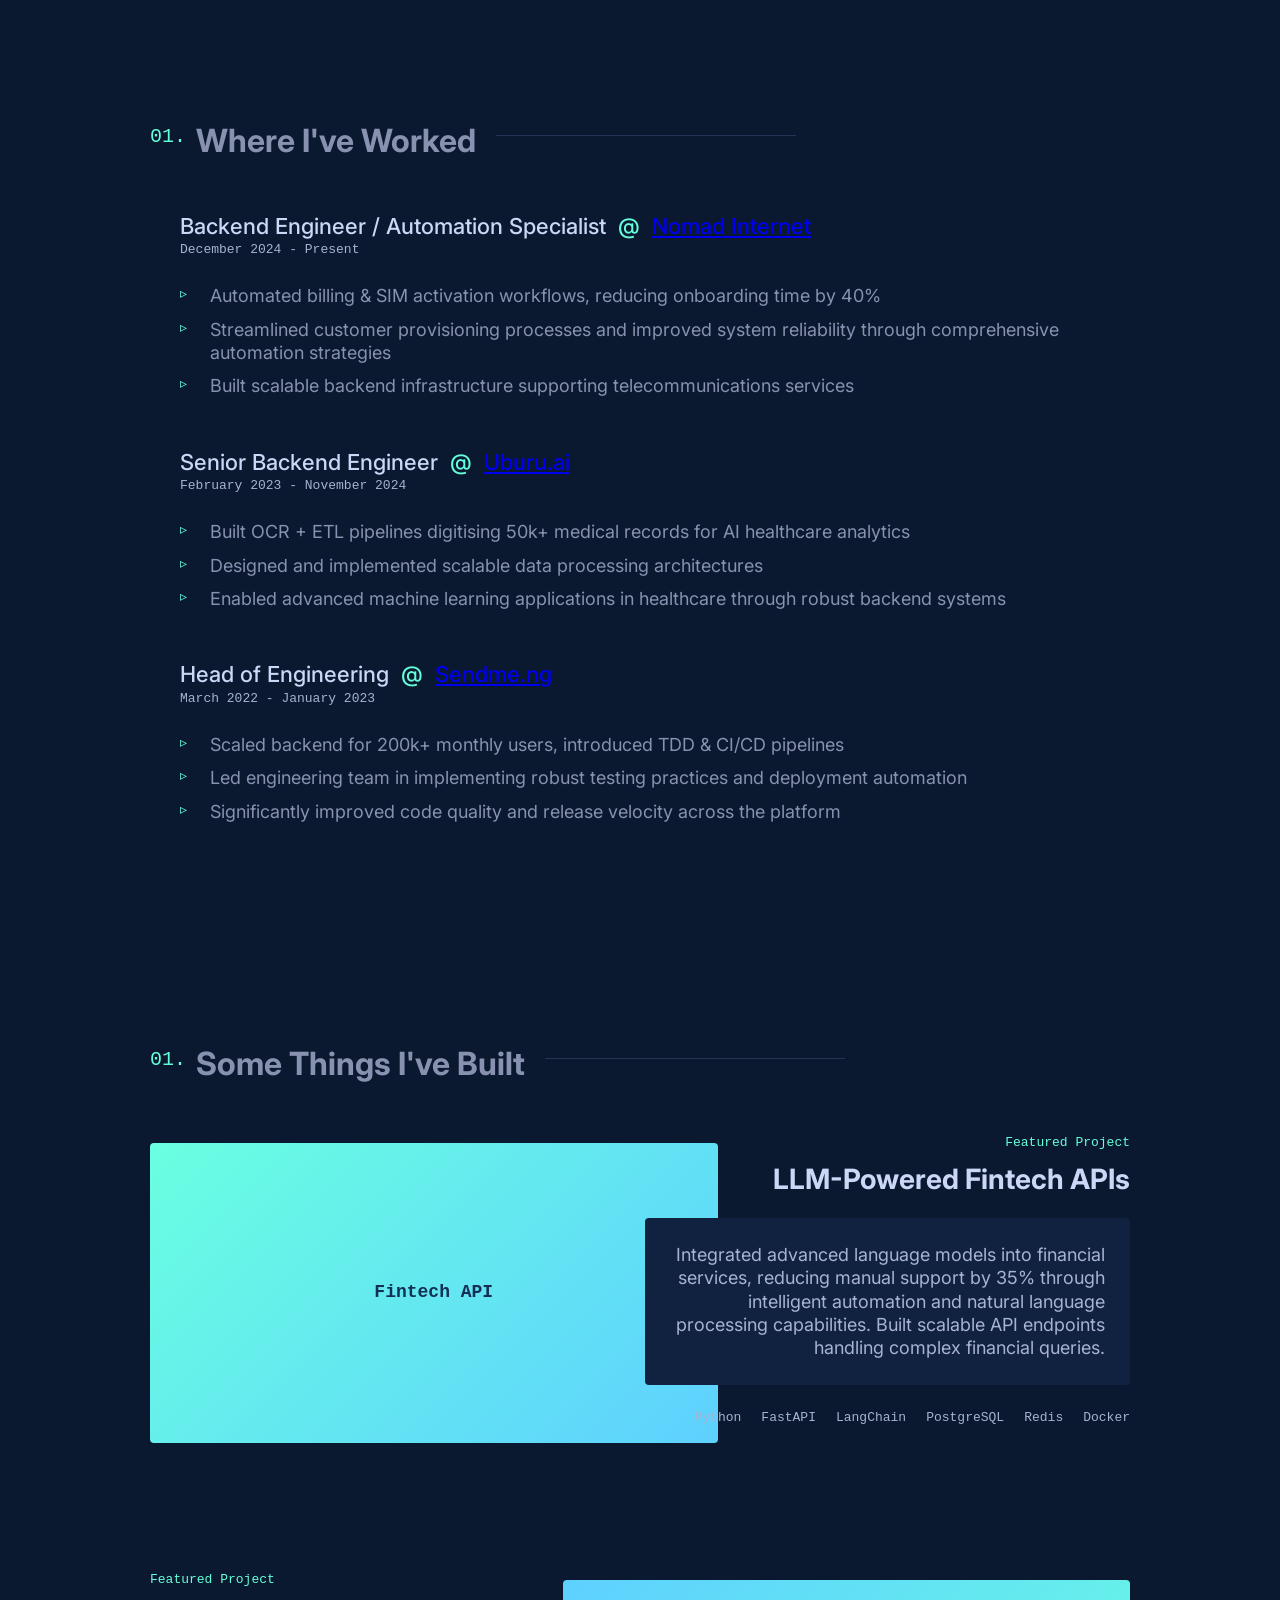
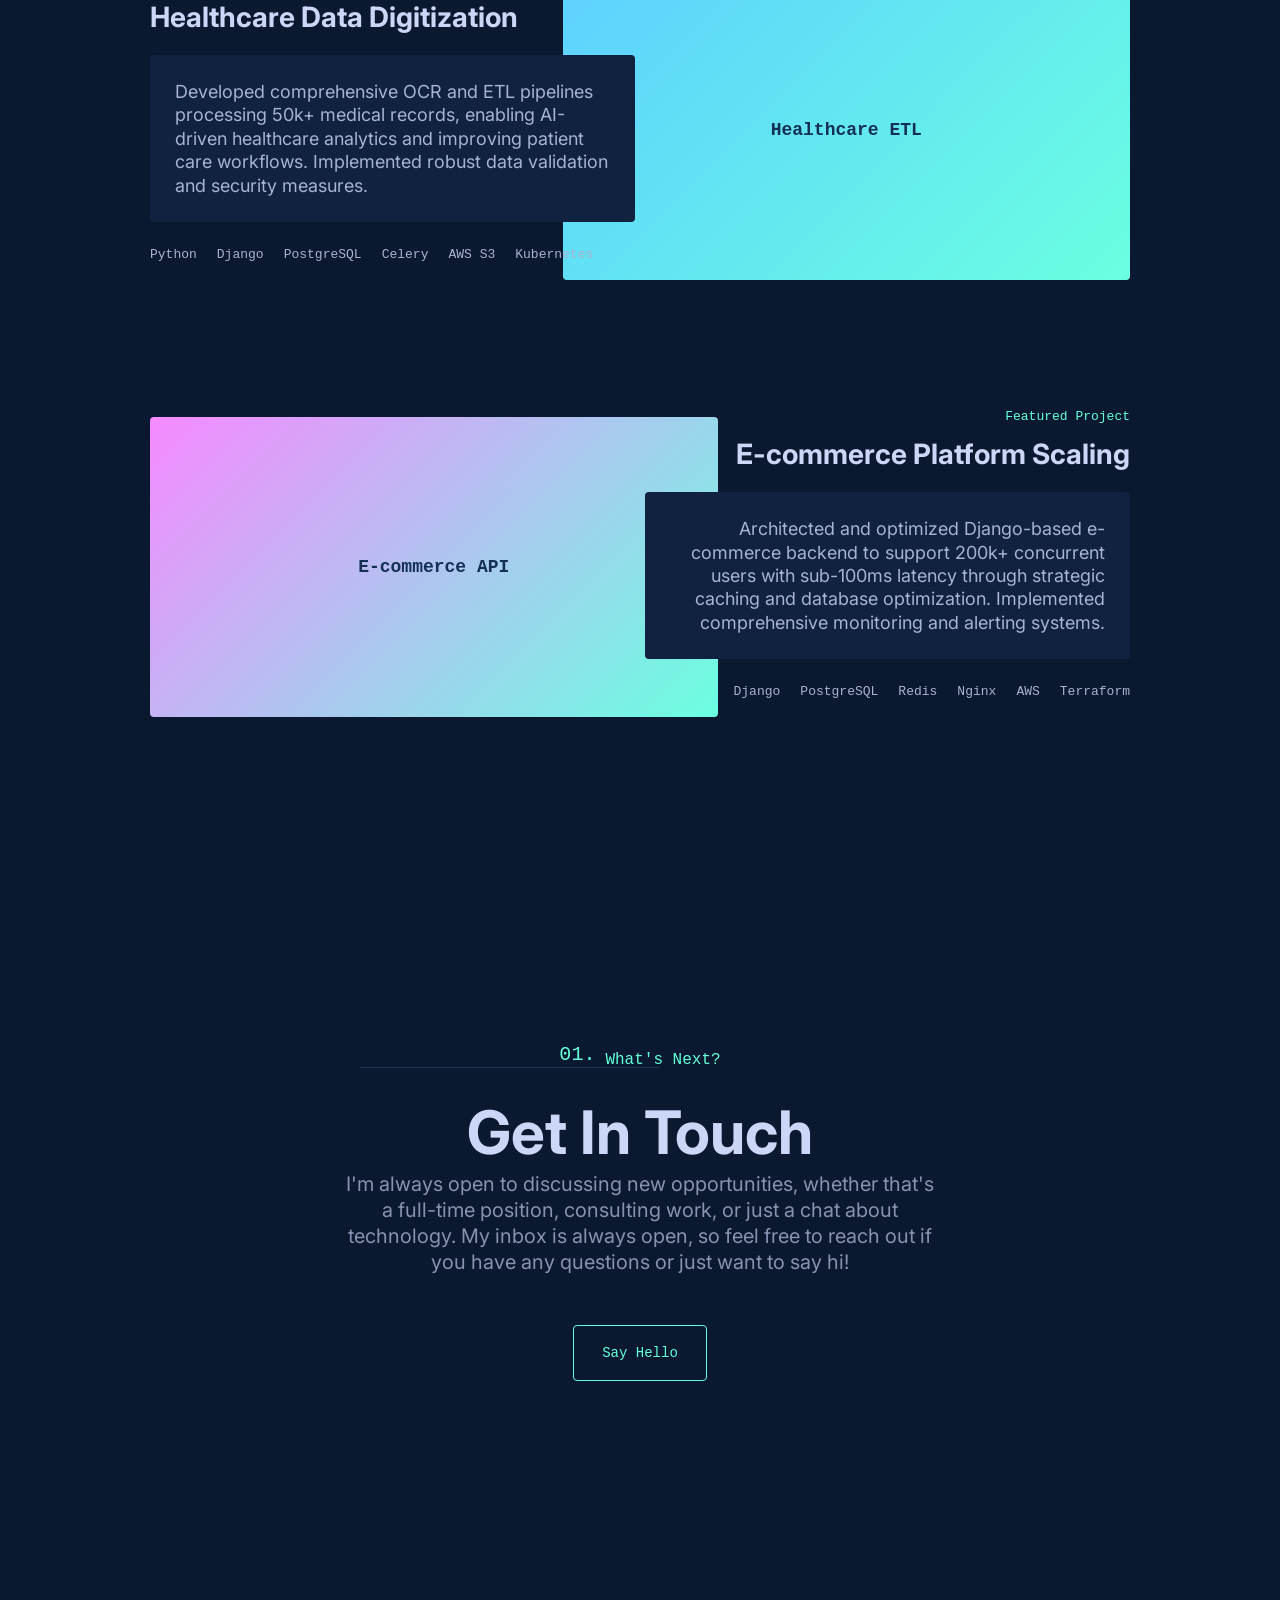
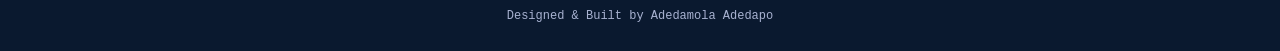
==== commit 75ff0b99: "upgrade" ====
--- a/index.html
+++ b/index.html
@@ -1,699 +1,1475 @@
 <!DOCTYPE html>
 <html lang="en">
-  <head>
+<head>
+    <meta charset="UTF-8">
+    <meta name="viewport" content="width=device-width, initial-scale=1.0">
     <title>Adedamola Adedapo</title>
-    <meta charset="utf-8" />
-    <meta name="viewport" content="width=device-width, initial-scale=1" />
-    <meta
-      name="description"
-      content="Backend Engineer specializing in scalable APIs, microservices, cloud, and AI-driven systems."
-    />
-    <meta name="keywords" content="Adedamola Adedapo, Backend Engineer, Python, FastAPI, Django, Cloud, AI" />
-
-    <!-- Favicon -->
-    <link rel="icon" type="image/png" href="assets/favicon.png" id="favicon" />
-
-    <link rel="preconnect" href="https://fonts.gstatic.com" />
-    <link
-      href="https://fonts.googleapis.com/css2?family=Source+Sans+Pro:wght@300;400;600;700&display=swap"
-      rel="stylesheet"
-    />
-    <link
-      rel="stylesheet"
-      href="https://use.fontawesome.com/releases/v5.0.7/css/all.css"
-    />
-    <link rel="author" href="https://linkedin.com/in/adedamola-adedapo" />
-    <link rel="author" href="https://github.com/ichdamola" />
-  </head>
-
-  <body>
-    <!-- Header -->
-    <header class="header">
-      <div class="header-brand">ADEDAMOLA ADEDAPO</div>
-      <div class="header-social">
-        <a href="mailto:adedamola.adedapo1@gmail.com" class="social-link">
-          <i class="fas fa-envelope"></i>
-        </a>
-        <a href="https://github.com/ichdamola" target="_blank" class="social-link">
-          <i class="fab fa-github"></i>
-        </a>
-        <a href="https://linkedin.com/in/adedamola-adedapo" target="_blank" class="social-link">
-          <i class="fab fa-linkedin"></i>
-        </a>
-      </div>
+    <meta name="description" content="Backend Engineer specializing in scalable APIs, microservices, cloud, and AI-driven systems.">
+    
+    <link rel="preconnect" href="https://fonts.googleapis.com">
+    <link rel="preconnect" href="https://fonts.gstatic.com" crossorigin>
+    <link href="https://fonts.googleapis.com/css2?family=Inter:wght@300;400;500;600;700&family=SF+Mono:wght@400;500&display=swap" rel="stylesheet">
+    
+    <style>
+        :root {
+            --navy: #0a192f;
+            --light-navy: #112240;
+            --lightest-navy: #233554;
+            --navy-shadow: rgba(2,12,27,0.7);
+            --dark-slate: #495670;
+            --slate: #8892b0;
+            --light-slate: #a8b2d1;
+            --lightest-slate: #ccd6f6;
+            --white: #e6f1ff;
+            --green: #64ffda;
+            --green-tint: rgba(100, 255, 218, 0.1);
+            --pink: #f57dff;
+            --blue: #57cbff;
+            --font-sans: 'Inter', 'San Francisco', 'SF Pro Text', -apple-system, system-ui, sans-serif;
+            --font-mono: 'SF Mono', 'Fira Code', 'Fira Mono', 'Roboto Mono', monospace;
+            --fz-xxs: 12px;
+            --fz-xs: 13px;
+            --fz-sm: 14px;
+            --fz-md: 16px;
+            --fz-lg: 18px;
+            --fz-xl: 20px;
+            --fz-xxl: 22px;
+            --fz-heading: 32px;
+            --border-radius: 4px;
+            --nav-height: 100px;
+            --nav-scroll-height: 70px;
+            --tab-height: 42px;
+            --tab-width: 120px;
+            --easing: cubic-bezier(0.645, 0.045, 0.355, 1);
+            --transition: all 0.25s cubic-bezier(0.645, 0.045, 0.355, 1);
+            --hamburger-width: 30px;
+            --ham-before: top 0.1s ease-in 0.25s, opacity 0.1s ease-in;
+            --ham-before-active: top 0.1s ease-out, opacity 0.1s ease-out 0.12s;
+            --ham-after: bottom 0.1s ease-in 0.25s, transform 0.22s cubic-bezier(0.55, 0.055, 0.675, 0.19);
+            --ham-after-active: bottom 0.1s ease-out, transform 0.22s cubic-bezier(0.215, 0.61, 0.355, 1) 0.12s;
+        }
+
+        * {
+            box-sizing: border-box;
+            margin: 0;
+            padding: 0;
+        }
+
+        ::selection {
+            background-color: var(--lightest-navy);
+            color: var(--lightest-slate);
+        }
+
+        :focus {
+            outline: 2px dashed var(--green);
+            outline-offset: 3px;
+        }
+
+        :focus:not(:focus-visible) {
+            outline: none;
+            outline-offset: 0px;
+        }
+
+        :focus-visible {
+            outline: 2px dashed var(--green);
+            outline-offset: 3px;
+        }
+
+        html {
+            scroll-behavior: smooth;
+        }
+
+        body {
+            margin: 0;
+            width: 100%;
+            min-height: 100%;
+            overflow-x: hidden;
+            -webkit-font-smoothing: antialiased;
+            background-color: var(--navy);
+            color: var(--slate);
+            font-family: var(--font-sans);
+            font-size: var(--fz-xl);
+            line-height: 1.3;
+        }
+
+        .skip-to-content {
+            position: absolute;
+            top: auto;
+            left: -999px;
+            width: 1px;
+            height: 1px;
+            overflow: hidden;
+            z-index: -99;
+        }
+
+        .skip-to-content:focus {
+            background-color: var(--green);
+            color: var(--navy);
+            top: 0;
+            left: 0;
+            width: auto;
+            height: auto;
+            overflow: auto;
+            z-index: 99;
+            text-decoration: none;
+            padding: 18px 23px;
+        }
+
+        /* Header */
+        header {
+            display: flex;
+            justify-content: space-between;
+            align-items: center;
+            position: fixed;
+            top: 0;
+            z-index: 11;
+            padding: 0px 50px;
+            width: 100%;
+            height: var(--nav-height);
+            background-color: rgba(10, 25, 47, 0.85);
+            backdrop-filter: blur(10px);
+            transition: var(--transition);
+            filter: none !important;
+            pointer-events: auto !important;
+            user-select: auto !important;
+        }
+
+        header.scrolled {
+            height: var(--nav-scroll-height);
+            transform: translateY(0px);
+            background-color: rgba(10, 25, 47, 0.85);
+            box-shadow: 0 10px 30px -10px var(--navy-shadow);
+        }
+
+        .logo {
+            display: flex;
+            justify-content: center;
+            align-items: center;
+        }
+
+        .logo a {
+            color: var(--green);
+            width: 42px;
+            height: 42px;
+            border: 2px solid var(--green);
+            border-radius: var(--border-radius);
+            text-decoration: none;
+            display: flex;
+            justify-content: center;
+            align-items: center;
+            font-family: var(--font-mono);
+            font-size: var(--fz-lg);
+            font-weight: 500;
+            transition: var(--transition);
+        }
+
+        .logo a:hover,
+        .logo a:focus {
+            transform: translate(-4px, -4px);
+            box-shadow: 4px 4px 0 0 var(--green);
+        }
+
+        nav {
+            display: flex;
+            align-items: center;
+        }
+
+        .nav-list {
+            display: flex;
+            justify-content: space-between;
+            align-items: center;
+            padding: 0;
+            margin: 0;
+            list-style: none;
+        }
+
+        .nav-list li {
+            margin: 0 5px;
+            position: relative;
+            counter-increment: item 1;
+        }
+
+        .nav-list a {
+            padding: 10px;
+            text-decoration: none;
+            color: inherit;
+            transition: var(--transition);
+            font-family: var(--font-mono);
+            font-size: var(--fz-xs);
+        }
+
+        .nav-list a:before {
+            content: '0' counter(item) '.';
+            margin-right: 5px;
+            color: var(--green);
+            font-size: var(--fz-xxs);
+            text-align: right;
+        }
+
+        .nav-list a:hover,
+        .nav-list a:focus {
+            color: var(--green);
+        }
+
+        .resume-button {
+            color: var(--green);
+            background-color: transparent;
+            border: 1px solid var(--green);
+            border-radius: var(--border-radius);
+            padding: 0.75rem 1rem;
+            font-size: var(--fz-xs);
+            font-family: var(--font-mono);
+            line-height: 1;
+            text-decoration: none;
+            cursor: pointer;
+            transition: var(--transition);
+            margin-left: 15px;
+        }
+
+        .resume-button:hover,
+        .resume-button:focus {
+            background-color: var(--green-tint);
+            outline: none;
+        }
+
+        /* Mobile menu */
+        .menu {
+            display: none;
+        }
+
+        /* Main content */
+        #content {
+            padding: 0 150px;
+            max-width: 1600px;
+            min-height: 100vh;
+            margin: 0 auto;
+        }
+
+        /* Hero section */
+        .hero {
+            display: flex;
+            justify-content: center;
+            align-items: flex-start;
+            flex-direction: column;
+            min-height: 100vh;
+            height: 100vh;
+            padding: 0;
+        }
+
+        .hero h1 {
+            margin: 0 0 30px 4px;
+            color: var(--green);
+            font-family: var(--font-mono);
+            font-size: clamp(var(--fz-sm), 5vw, var(--fz-md));
+            font-weight: 400;
+        }
+
+        .hero h2,
+        .hero h3 {
+            font-weight: 600;
+            line-height: 0.9;
+        }
+
+        .hero h2 {
+            margin: 0;
+            font-size: clamp(40px, 8vw, 80px);
+            color: var(--lightest-slate);
+        }
+
+        .hero h3 {
+            margin-top: 5px;
+            color: var(--slate);
+            font-size: clamp(40px, 8vw, 80px);
+        }
+
+        .hero p {
+            margin: 20px 0 0;
+            max-width: 540px;
+            color: var(--slate);
+            font-size: var(--fz-xl);
+        }
+
+        .hero .email-link {
+            color: var(--green);
+            background-color: transparent;
+            border: 1px solid var(--green);
+            border-radius: var(--border-radius);
+            padding: 1.25rem 1.75rem;
+            font-size: var(--fz-sm);
+            font-family: var(--font-mono);
+            line-height: 1;
+            text-decoration: none;
+            cursor: pointer;
+            transition: var(--transition);
+            margin-top: 50px;
+            display: inline-block;
+        }
+
+        .hero .email-link:hover,
+        .hero .email-link:focus {
+            background-color: var(--green-tint);
+            outline: none;
+        }
+
+        /* Sections */
+        section {
+            margin: 0 auto;
+            padding: 100px 0;
+            max-width: 1000px;
+        }
+
+        .numbered-heading {
+            display: flex;
+            align-items: center;
+            position: relative;
+            margin: 10px 0 40px;
+            width: 100%;
+            font-size: clamp(26px, 5vw, var(--fz-heading));
+            white-space: nowrap;
+        }
+
+        .numbered-heading:before {
+            position: relative;
+            bottom: 4px;
+            counter-increment: section 1;
+            content: '0' counter(section) '.';
+            margin-right: 10px;
+            color: var(--green);
+            font-family: var(--font-mono);
+            font-size: clamp(var(--fz-md), 3vw, var(--fz-xl));
+            font-weight: 400;
+        }
+
+        .numbered-heading:after {
+            content: '';
+            display: block;
+            position: relative;
+            top: -5px;
+            width: 300px;
+            height: 1px;
+            margin-left: 20px;
+            background-color: var(--lightest-navy);
+        }
+
+        /* About section */
+        .about-content {
+            display: grid;
+            grid-template-columns: 3fr 2fr;
+            gap: 50px;
+        }
+
+        .about-text p {
+            margin: 0 0 15px;
+        }
+
+        .about-text a {
+            color: var(--green);
+            text-decoration: none;
+        }
+
+        .about-text a:hover,
+        .about-text a:focus {
+            text-decoration: underline;
+        }
+
+        .skills-list {
+            display: grid;
+            grid-template-columns: repeat(2, minmax(140px, 200px));
+            gap: 0px 10px;
+            padding: 0;
+            margin: 20px 0 0 0;
+            overflow: hidden;
+            list-style: none;
+        }
+
+        .skills-list li {
+            position: relative;
+            margin-bottom: 10px;
+            padding-left: 20px;
+            font-family: var(--font-mono);
+            font-size: var(--fz-xs);
+        }
+
+        .skills-list li:before {
+            content: '▹';
+            position: absolute;
+            left: 0;
+            color: var(--green);
+            font-size: var(--fz-sm);
+            line-height: 12px;
+        }
+
+        .about-image {
+            position: relative;
+            max-width: 300px;
+        }
+
+        .about-image .wrapper {
+            position: relative;
+            width: 100%;
+            border-radius: var(--border-radius);
+            background-color: var(--green);
+            display: block;
+        }
+
+        .about-image .wrapper:hover,
+        .about-image .wrapper:focus {
+            outline: 0;
+        }
+
+        .about-image .wrapper:hover .img,
+        .about-image .wrapper:focus .img {
+            filter: none;
+            mix-blend-mode: normal;
+        }
+
+        .about-image .wrapper:hover:before,
+        .about-image .wrapper:focus:before {
+            top: 15px;
+            left: 15px;
+        }
+
+        .about-image .wrapper:hover:after,
+        .about-image .wrapper:focus:after {
+            top: 15px;
+            left: 15px;
+        }
+
+        .about-image .wrapper:before,
+        .about-image .wrapper:after {
+            content: '';
+            display: block;
+            position: absolute;
+            width: 100%;
+            height: 100%;
+            border-radius: var(--border-radius);
+            transition: var(--transition);
+        }
+
+        .about-image .wrapper:before {
+            top: 0;
+            left: 0;
+            background-color: var(--navy);
+            mix-blend-mode: screen;
+        }
+
+        .about-image .wrapper:after {
+            border: 2px solid var(--green);
+            top: 20px;
+            left: 20px;
+            z-index: -1;
+        }
+
+        .about-image .img {
+            position: relative;
+            border-radius: var(--border-radius);
+            mix-blend-mode: multiply;
+            filter: grayscale(100%) contrast(1);
+            transition: var(--transition);
+            max-width: 100%;
+            height: auto;
+        }
+
+        /* Experience section */
+        .jobs {
+            position: relative;
+        }
+
+        .jobs-list {
+            position: relative;
+            z-index: 3;
+            width: max-content;
+            padding: 0;
+            margin: 0;
+            list-style: none;
+        }
+
+        .jobs-list button {
+            display: flex;
+            align-items: center;
+            width: 100%;
+            height: var(--tab-height);
+            padding: 0 20px 2px;
+            border: none;
+            border-left: 2px solid var(--lightest-navy);
+            background-color: transparent;
+            color: var(--slate);
+            font-family: var(--font-mono);
+            font-size: var(--fz-xs);
+            text-align: left;
+            white-space: nowrap;
+            cursor: pointer;
+            transition: var(--transition);
+        }
+
+        .jobs-list button:hover,
+        .jobs-list button:focus {
+            background-color: var(--light-navy);
+            color: var(--green);
+            outline: 0;
+        }
+
+        .jobs-list button.active {
+            color: var(--green);
+            border-left-color: var(--green);
+        }
+
+        .job-content {
+            width: 100%;
+            height: auto;
+            padding-top: 10px;
+            padding-left: 30px;
+        }
+
+        .job-content h3 {
+            margin-bottom: 2px;
+            font-size: var(--fz-xxl);
+            font-weight: 500;
+            line-height: 1.3;
+            color: var(--lightest-slate);
+        }
+
+        .job-content .company {
+            color: var(--green);
+        }
+
+        .job-content .range {
+            margin-bottom: 25px;
+            color: var(--light-slate);
+            font-family: var(--font-mono);
+            font-size: var(--fz-xs);
+        }
+
+        .job-content ul {
+            padding: 0;
+            margin: 0;
+            list-style: none;
+            font-size: var(--fz-lg);
+        }
+
+        .job-content ul li {
+            position: relative;
+            padding-left: 30px;
+            margin-bottom: 10px;
+        }
+
+        .job-content ul li:before {
+            content: '▹';
+            position: absolute;
+            left: 0;
+            color: var(--green);
+            font-size: var(--fz-sm);
+            line-height: 18px;
+        }
+
+        /* Projects section */
+        .projects-grid {
+            list-style: none;
+            padding: 0;
+            margin: 0;
+        }
+
+        .project {
+            position: relative;
+            display: grid;
+            gap: 10px;
+            grid-template-columns: repeat(12, 1fr);
+            align-items: center;
+            margin-bottom: 100px;
+        }
+
+        .project:nth-of-type(odd) .project-content {
+            grid-column: 7 / -1;
+            text-align: right;
+        }
+
+        .project:nth-of-type(odd) .project-tech-list {
+            justify-content: flex-end;
+        }
+
+        .project:nth-of-type(odd) .project-tech-list li {
+            margin: 0 0 5px 20px;
+        }
+
+        .project:nth-of-type(odd) .project-links {
+            justify-content: flex-end;
+            margin-left: 0;
+            margin-right: -10px;
+        }
+
+        .project:nth-of-type(odd) .project-image {
+            grid-column: 1 / 8;
+        }
+
+        .project .project-content {
+            position: relative;
+            grid-column: 1 / 7;
+            grid-row: 1 / -1;
+        }
+
+        .project .project-overline {
+            margin: 10px 0;
+            color: var(--green);
+            font-family: var(--font-mono);
+            font-size: var(--fz-xs);
+            font-weight: 400;
+        }
+
+        .project .project-title {
+            color: var(--lightest-slate);
+            font-size: clamp(24px, 5vw, 28px);
+        }
+
+        .project .project-title a {
+            position: static;
+            color: inherit;
+            text-decoration: none;
+        }
+
+        .project .project-title a:before {
+            content: '';
+            display: block;
+            position: absolute;
+            z-index: 0;
+            width: 100%;
+            height: 100%;
+            top: 0;
+            left: 0;
+        }
+
+        .project .project-description {
+            position: relative;
+            z-index: 2;
+            padding: 25px;
+            border-radius: var(--border-radius);
+            background-color: var(--light-navy);
+            color: var(--light-slate);
+            font-size: var(--fz-lg);
+            margin: 20px 0;
+        }
+
+        .project .project-description a {
+            color: var(--green);
+            text-decoration: none;
+        }
+
+        .project .project-tech-list {
+            display: flex;
+            flex-wrap: wrap;
+            position: relative;
+            z-index: 2;
+            margin: 25px 0 10px;
+            padding: 0;
+            list-style: none;
+        }
+
+        .project .project-tech-list li {
+            margin: 0 20px 5px 0;
+            color: var(--light-slate);
+            font-family: var(--font-mono);
+            font-size: var(--fz-xs);
+            white-space: nowrap;
+        }
+
+        .project .project-links {
+            display: flex;
+            align-items: center;
+            position: relative;
+            margin-top: 10px;
+            margin-left: -10px;
+            color: var(--lightest-slate);
+        }
+
+        .project .project-links a {
+            display: flex;
+            justify-content: center;
+            align-items: center;
+            padding: 10px;
+            color: inherit;
+            text-decoration: none;
+        }
+
+        .project .project-links a:hover,
+        .project .project-links a:focus {
+            color: var(--green);
+        }
+
+        .project .project-image {
+            grid-column: 6 / -1;
+            grid-row: 1 / -1;
+            position: relative;
+            z-index: 1;
+        }
+
+        .project .project-image a {
+            width: 100%;
+            height: 100%;
+            background-color: var(--green);
+            border-radius: var(--border-radius);
+            vertical-align: middle;
+            text-decoration: none;
+        }
+
+        .project .project-image a:hover,
+        .project .project-image a:focus {
+            background: transparent;
+            outline: 0;
+        }
+
+        .project .project-image a:hover .img,
+        .project .project-image a:focus .img {
+            filter: none;
+            mix-blend-mode: normal;
+        }
+
+        .project .project-image a:hover:before,
+        .project .project-image a:focus:before {
+            background: transparent;
+        }
+
+        .project .project-image a:before {
+            content: '';
+            position: absolute;
+            width: 100%;
+            height: 100%;
+            top: 0;
+            left: 0;
+            right: 0;
+            bottom: 0;
+            z-index: 3;
+            transition: var(--transition);
+            background-color: var(--navy);
+            mix-blend-mode: screen;
+        }
+
+        .project .project-image .img {
+            border-radius: var(--border-radius);
+            mix-blend-mode: multiply;
+            filter: grayscale(100%) contrast(1) brightness(90%);
+            transition: var(--transition);
+            width: 100%;
+            height: 100%;
+            object-fit: cover;
+        }
+
+        /* Contact section */
+        .contact {
+            max-width: 600px;
+            margin: 0 auto 100px;
+            text-align: center;
+        }
+
+        .contact .overline {
+            display: block;
+            margin-bottom: 20px;
+            color: var(--green);
+            font-family: var(--font-mono);
+            font-size: var(--fz-md);
+            font-weight: 400;
+        }
+
+        .contact .title {
+            font-size: clamp(40px, 5vw, 60px);
+            color: var(--lightest-slate);
+        }
+
+        .contact .email-link {
+            color: var(--green);
+            background-color: transparent;
+            border: 1px solid var(--green);
+            border-radius: var(--border-radius);
+            padding: 1.25rem 1.75rem;
+            font-size: var(--fz-sm);
+            font-family: var(--font-mono);
+            line-height: 1;
+            text-decoration: none;
+            cursor: pointer;
+            transition: var(--transition);
+            margin-top: 50px;
+            display: inline-block;
+        }
+
+        .contact .email-link:hover,
+        .contact .email-link:focus {
+            background-color: var(--green-tint);
+            outline: none;
+        }
+
+        /* Footer */
+        footer {
+            display: flex;
+            justify-content: center;
+            align-items: center;
+            flex-direction: column;
+            height: auto;
+            min-height: 70px;
+            padding: 15px;
+            text-align: center;
+        }
+
+        footer .social-links {
+            display: none;
+        }
+
+        footer .credit {
+            color: var(--light-slate);
+            font-family: var(--font-mono);
+            font-size: var(--fz-xxs);
+            line-height: 1;
+        }
+
+        footer .credit a {
+            color: inherit;
+            text-decoration: none;
+        }
+
+        footer .credit a:hover,
+        footer .credit a:focus {
+            color: var(--green);
+        }
+
+        /* Side elements */
+        .side-element {
+            width: 40px;
+            position: fixed;
+            bottom: 0;
+            left: 40px;
+            right: auto;
+            z-index: 10;
+            color: var(--light-slate);
+        }
+
+        .side-element.right {
+            left: auto;
+            right: 40px;
+        }
+
+        .side-element ul {
+            display: flex;
+            flex-direction: column;
+            align-items: center;
+            margin: 0;
+            padding: 0;
+            list-style: none;
+        }
+
+        .side-element ul:after {
+            content: '';
+            display: block;
+            width: 1px;
+            height: 90px;
+            background-color: var(--light-slate);
+            margin: 0 auto;
+        }
+
+        .side-element ul li {
+            margin: 0 auto 20px;
+        }
+
+        .side-element ul li:last-of-type {
+            margin-bottom: 20px;
+        }
+
+        .side-element ul li a {
+            padding: 10px;
+            color: inherit;
+            text-decoration: none;
+            transition: var(--transition);
+        }
+
+        .side-element ul li a:hover,
+        .side-element ul li a:focus {
+            transform: translateY(-3px);
+            color: var(--green);
+        }
+
+        .side-element ul li a svg {
+            width: 20px;
+            height: 20px;
+            fill: currentColor;
+        }
+
+        .side-element.right a {
+            margin: 20px auto;
+            padding: 10px;
+            font-family: var(--font-mono);
+            font-size: var(--fz-xxs);
+            line-height: var(--fz-lg);
+            letter-spacing: 0.1em;
+            writing-mode: vertical-rl;
+            color: inherit;
+            text-decoration: none;
+            transition: var(--transition);
+        }
+
+        .side-element.right a:hover,
+        .side-element.right a:focus {
+            transform: translateY(-3px);
+            color: var(--green);
+        }
+
+        /* Responsive */
+        @media (max-width: 1080px) {
+            #content {
+                padding: 0 100px;
+            }
+        }
+
+        @media (max-width: 768px) {
+            header {
+                padding: 0 40px;
+            }
+
+            #content {
+                padding: 0 50px;
+            }
+
+            .hero h2 {
+                margin: 0 0 20px;
+                font-size: clamp(40px, 8vw, 60px);
+            }
+
+            .hero h3 {
+                font-size: clamp(40px, 8vw, 60px);
+            }
+
+            section {
+                padding: 80px 0;
+            }
+
+            .numbered-heading:after {
+                width: 100%;
+            }
+
+            .about-content {
+                grid-template-columns: 1fr;
+            }
+
+            .about-image {
+                margin: 50px auto 0;
+                width: 70%;
+            }
+
+            .project {
+                grid-template-columns: 1fr;
+                margin-bottom: 70px;
+            }
+
+            .project .project-content {
+                padding: 40px 40px 30px;
+                grid-column: 1 / -1;
+                grid-row: 1;
+                background-color: var(--light-navy);
+                border-radius: var(--border-radius);
+                z-index: 5;
+            }
+
+            .project .project-content .project-overline {
+                margin-top: 0;
+            }
+
+            .project .project-description {
+                padding: 0;
+                background-color: transparent;
+                box-shadow: none;
+            }
+
+            .project .project-tech-list {
+                justify-content: flex-start;
+            }
+
+            .project .project-tech-list li {
+                margin: 0 10px 5px 0;
+            }
+
+            .project .project-links {
+                justify-content: flex-start;
+                margin-left: 0;
+                margin-right: 0;
+            }
+
+            .project .project-image {
+                grid-column: 1 / -1;
+                grid-row: 1;
+                opacity: 0.25;
+                z-index: 1;
+            }
+
+            .project:nth-of-type(odd) .project-content {
+                grid-column: 1 / -1;
+                text-align: left;
+            }
+
+            .project:nth-of-type(odd) .project-tech-list {
+                justify-content: flex-start;
+            }
+
+            .project:nth-of-type(odd) .project-tech-list li {
+                margin: 0 10px 5px 0;
+            }
+
+            .project:nth-of-type(odd) .project-links {
+                justify-content: flex-start;
+                margin-left: 0;
+                margin-right: 0;
+            }
+
+            .project:nth-of-type(odd) .project-image {
+                grid-column: 1 / -1;
+            }
+
+            .side-element {
+                display: none;
+            }
+        }
+
+        @media (max-width: 480px) {
+            header {
+                padding: 0 25px;
+            }
+
+            #content {
+                padding: 0 25px;
+            }
+
+            .hero h2 {
+                font-size: clamp(30px, 8vw, 50px);
+            }
+
+            .hero h3 {
+                font-size: clamp(30px, 8vw, 50px);
+            }
+
+            .numbered-heading {
+                flex-direction: column;
+                align-items: flex-start;
+            }
+
+            .numbered-heading:after {
+                margin-left: 0;
+                margin-top: 10px;
+            }
+
+            .project {
+                margin-bottom: 50px;
+            }
+
+            .project .project-content {
+                padding: 30px 25px 20px;
+            }
+        }
+
+        /* Loading animation */
+        .loader {
+            display: flex;
+            justify-content: center;
+            align-items: center;
+            position: fixed;
+            top: 0;
+            bottom: 0;
+            left: 0;
+            right: 0;
+            width: 100%;
+            height: 100%;
+            background-color: var(--dark-slate);
+            z-index: 99;
+        }
+
+        .loader .logo {
+            width: 100px;
+            height: 100px;
+        }
+
+        body.loading {
+            overflow: hidden;
+        }
+
+        body.loading #content,
+        body.loading header,
+        body.loading .side-element {
+            visibility: hidden;
+        }
+
+        /* Fade up animation */
+        .fadeup-enter {
+            opacity: 0.01;
+            transform: translateY(20px);
+            transition: opacity 300ms var(--easing), transform 300ms var(--easing);
+        }
+
+        .fadeup-enter-active {
+            opacity: 1;
+            transform: translateY(0px);
+        }
+    </style>
+</head>
+
+<body>
+    <a class="skip-to-content" href="#content">Skip to Content</a>
+
+    <div class="loader" id="loader">
+        <div class="logo">
+            <svg id="logo" xmlns="http://www.w3.org/2000/svg" viewBox="0 0 100 100">
+                <title>Logo</title>
+                <g>
+                    <g id="A" transform="translate(11.000000, 5.000000)">
+                        <path d="M45.691667,45.15 C48.591667,46.1 50.691667,48.95 50.691667,52.2 C50.691667,57.95 46.691667,61 40.291667,61 L28.541667,61 L28.541667,30.3 L39.291667,30.3 C45.691667,30.3 49.691667,33.15 49.691667,38.65 C49.691667,41.95 48.041667,44.35 45.691667,45.15 Z M33.591667,43.2 L39.241667,43.2 C42.791667,43.2 44.691667,41.85 44.691667,38.95 C44.691667,36.05 42.791667,34.8 39.241667,34.8 L33.591667,34.8 L33.591667,43.2 Z M33.591667,47.5 L33.591667,56.5 L40.191667,56.5 C44.591667,56.5 45.691667,54.75 45.691667,52 C45.691667,49.2 44.591667,47.5 40.191667,47.5 L33.591667,47.5 Z" fill="currentColor"/>
+                    </g>
+                    <path stroke="currentColor" stroke-width="5" stroke-linecap="round" stroke-linejoin="round" d="M 50, 5 L 11, 27 L 11, 72 L 50, 95 L 89, 73 L 89, 28 z"/>
+                </g>
+            </svg>
+        </div>
+    </div>
+
+    <header>
+        <nav>
+            <div class="logo">
+                <a href="/" aria-label="home">A</a>
+            </div>
+        </nav>
+
+        <div class="menu">
+            <ol class="nav-list">
+                <li><a href="#about">About</a></li>
+                <li><a href="#jobs">Experience</a></li>
+                <li><a href="#projects">Work</a></li>
+                <li><a href="#contact">Contact</a></li>
+            </ol>
+            <a href="/assets/adedamola-cv.pdf" class="resume-button" target="_blank" rel="noopener noreferrer">Resume</a>
+        </div>
     </header>
 
-    <!-- Main Content -->
-    <main class="main-content">
-      <!-- Hero Section -->
-      <section id="hello" class="hero">
-        <div class="container">
-          <div class="hero-grid">
-            <!-- Left Navigation -->
-            <nav class="nav-sidebar">
-              <div class="nav-prefix">— hello</div>
-              <ul class="nav-menu">
-                <li><a href="#about" class="nav-item">about_me</a></li>
-                <li><a href="#education" class="nav-item">education</a></li>
-                <li><a href="#experience" class="nav-item">experience</a></li>
-                <li><a href="#skills" class="nav-item">skills</a></li>
-                <li><a href="#portfolio" class="nav-item">portfolio</a></li>
-              </ul>
-            </nav>
-
-            <!-- Center Content -->
-            <div class="hero-content">
-              <h1 class="hero-title">
-                Hi, I'm <span class="text-accent">Adedamola.</span>
-              </h1>
-              
-              <div class="hero-text">
-                <p>I am a Backend Engineer based in Nigeria, specialized in building scalable APIs, microservices, and distributed systems.</p>
-                
-                <p>I am passionate about Python and automation, and am interested in pursuing innovation in AI-driven backend systems.</p>
-              </div>
-
-              <div class="cv-section">
-                <a href="assets/adedamola-cv.pdf" target="_blank" class="cv-button">
-                  English CV
+    <div id="content">
+        <!-- Hero -->
+        <section class="hero">
+            <h1>Hi, my name is</h1>
+            <h2>Adedamola Adedapo.</h2>
+            <h3>I build things for the web.</h3>
+            <p>
+                I'm a Backend Engineer based in Nigeria, specialized in building scalable APIs, microservices, and distributed systems. I am passionate about Python and automation, and am interested in pursuing innovation in AI-driven backend systems.
+            </p>
+            <a class="email-link" href="mailto:adedamola.adedapo1@gmail.com" target="_blank" rel="noopener noreferrer">Get In Touch</a>
+        </section>
+
+        <!-- About -->
+        <section id="about">
+            <h2 class="numbered-heading">About Me</h2>
+            <div class="about-content">
+                <div>
+                    <div class="about-text">
+                        <p>
+                            I'm a Backend Engineer with <strong>6+ years' experience</strong> in Python, Django Rest Framework, and FastAPI. I specialize in building scalable APIs, microservices, and distributed systems with PostgreSQL, Redis, Docker, and Kubernetes.
+                        </p>
+                        <p>
+                            My recent work includes integrating <a href="https://www.langchain.com/" target="_blank" rel="noopener noreferrer">LangChain/LLMs</a> into production systems and optimizing deployments on AWS and GCP. I'm passionate about creating robust, efficient backend solutions that power modern applications.
+                        </p>
+                        <p>
+                            Here are a few technologies I've been working with recently:
+                        </p>
+                    </div>
+                    <ul class="skills-list">
+                        <li>Python (3.x)</li>
+                        <li>Django Rest Framework</li>
+                        <li>FastAPI</li>
+                        <li>PostgreSQL</li>
+                        <li>Redis</li>
+                        <li>Docker</li>
+                        <li>Kubernetes</li>
+                        <li>AWS</li>
+                        <li>LangChain</li>
+                        <li>Go</li>
+                    </ul>
+                </div>
+                <div class="about-image">
+                    <div class="wrapper">
+                        <div style="width: 100%; height: 300px; background: var(--green); border-radius: var(--border-radius); display: flex; align-items: center; justify-content: center; color: var(--navy); font-family: var(--font-mono); font-size: var(--fz-sm);">
+                            Profile Image
+                        </div>
+                    </div>
+                </div>
+            </div>
+        </section>
+
+        <!-- Jobs -->
+        <section id="jobs">
+            <h2 class="numbered-heading">Where I've Worked</h2>
+            <div class="jobs">
+                <div class="job-content">
+                    <div>
+                        <h3>
+                            <span>Backend Engineer / Automation Specialist</span>
+                            <span class="company">
+                                &nbsp;@&nbsp;
+                                <a href="#" target="_blank" rel="noopener noreferrer">Nomad Internet</a>
+                            </span>
+                        </h3>
+                        <p class="range">December 2024 - Present</p>
+                        <div>
+                            <ul>
+                                <li>Automated billing & SIM activation workflows, reducing onboarding time by 40%</li>
+                                <li>Streamlined customer provisioning processes and improved system reliability through comprehensive automation strategies</li>
+                                <li>Built scalable backend infrastructure supporting telecommunications services</li>
+                            </ul>
+                        </div>
+                    </div>
+
+                    <div style="margin-top: 50px;">
+                        <h3>
+                            <span>Senior Backend Engineer</span>
+                            <span class="company">
+                                &nbsp;@&nbsp;
+                                <a href="#" target="_blank" rel="noopener noreferrer">Uburu.ai</a>
+                            </span>
+                        </h3>
+                        <p class="range">February 2023 - November 2024</p>
+                        <div>
+                            <ul>
+                                <li>Built OCR + ETL pipelines digitising 50k+ medical records for AI healthcare analytics</li>
+                                <li>Designed and implemented scalable data processing architectures</li>
+                                <li>Enabled advanced machine learning applications in healthcare through robust backend systems</li>
+                            </ul>
+                        </div>
+                    </div>
+
+                    <div style="margin-top: 50px;">
+                        <h3>
+                            <span>Head of Engineering</span>
+                            <span class="company">
+                                &nbsp;@&nbsp;
+                                <a href="#" target="_blank" rel="noopener noreferrer">Sendme.ng</a>
+                            </span>
+                        </h3>
+                        <p class="range">March 2022 - January 2023</p>
+                        <div>
+                            <ul>
+                                <li>Scaled backend for 200k+ monthly users, introduced TDD & CI/CD pipelines</li>
+                                <li>Led engineering team in implementing robust testing practices and deployment automation</li>
+                                <li>Significantly improved code quality and release velocity across the platform</li>
+                            </ul>
+                        </div>
+                    </div>
+                </div>
+            </div>
+        </section>
+
+        <!-- Projects -->
+        <section id="projects">
+            <h2 class="numbered-heading">Some Things I've Built</h2>
+            <ul class="projects-grid">
+                <li class="project">
+                    <div class="project-content">
+                        <div>
+                            <p class="project-overline">Featured Project</p>
+                            <h3 class="project-title">
+                                <a href="#" target="_blank" rel="noopener noreferrer">LLM-Powered Fintech APIs</a>
+                            </h3>
+                            <div class="project-description">
+                                <p>
+                                    Integrated advanced language models into financial services, reducing manual support by 35% through intelligent automation and natural language processing capabilities. Built scalable API endpoints handling complex financial queries.
+                                </p>
+                            </div>
+                            <ul class="project-tech-list">
+                                <li>Python</li>
+                                <li>FastAPI</li>
+                                <li>LangChain</li>
+                                <li>PostgreSQL</li>
+                                <li>Redis</li>
+                                <li>Docker</li>
+                            </ul>
+                            <div class="project-links">
+                                <a href="#" aria-label="GitHub Link" target="_blank" rel="noopener noreferrer">
+                                    <svg xmlns="http://www.w3.org/2000/svg" role="img" viewBox="0 0 24 24" fill="none" stroke="currentColor" stroke-width="2" stroke-linecap="round" stroke-linejoin="round" class="feather feather-github"><title>GitHub</title><path d="M9 19c-5 1.5-5-2.5-7-3m14 6v-3.87a3.37 3.37 0 0 0-.94-2.61c3.14-.35 6.44-1.54 6.44-7A5.44 5.44 0 0 0 20 4.77 5.07 5.07 0 0 0 19.91 1S18.73.65 16 2.48a13.38 13.38 0 0 0-7 0C6.27.65 5.09 1 5.09 1A5.07 5.07 0 0 0 5 4.77a5.44 5.44 0 0 0-1.5 3.78c0 5.42 3.3 6.61 6.44 7A3.37 3.37 0 0 0 9 18.13V22"></path></svg>
+                                </a>
+                                <a href="#" aria-label="External Link" target="_blank" rel="noopener noreferrer">
+                                    <svg xmlns="http://www.w3.org/2000/svg" role="img" viewBox="0 0 24 24" fill="none" stroke="currentColor" stroke-width="2" stroke-linecap="round" stroke-linejoin="round" class="feather feather-external-link"><title>External Link</title><path d="M18 13v6a2 2 0 0 1-2 2H5a2 2 0 0 1-2-2V8a2 2 0 0 1 2-2h6"></path><polyline points="15,3 21,3 21,9"></polyline><line x1="10" y1="14" x2="21" y2="3"></line></svg>
+                                </a>
+                            </div>
+                        </div>
+                    </div>
+                    <div class="project-image">
+                        <a href="#" target="_blank" rel="noopener noreferrer">
+                            <div style="width: 100%; height: 300px; background: linear-gradient(135deg, var(--green), var(--blue)); border-radius: var(--border-radius); display: flex; align-items: center; justify-content: center; color: var(--navy); font-family: var(--font-mono); font-size: var(--fz-lg); font-weight: 600;">
+                                Fintech API
+                            </div>
+                        </a>
+                    </div>
+                </li>
+
+                <li class="project">
+                    <div class="project-content">
+                        <div>
+                            <p class="project-overline">Featured Project</p>
+                            <h3 class="project-title">
+                                <a href="#" target="_blank" rel="noopener noreferrer">Healthcare Data Digitization</a>
+                            </h3>
+                            <div class="project-description">
+                                <p>
+                                    Developed comprehensive OCR and ETL pipelines processing 50k+ medical records, enabling AI-driven healthcare analytics and improving patient care workflows. Implemented robust data validation and security measures.
+                                </p>
+                            </div>
+                            <ul class="project-tech-list">
+                                <li>Python</li>
+                                <li>Django</li>
+                                <li>PostgreSQL</li>
+                                <li>Celery</li>
+                                <li>AWS S3</li>
+                                <li>Kubernetes</li>
+                            </ul>
+                            <div class="project-links">
+                                <a href="#" aria-label="GitHub Link" target="_blank" rel="noopener noreferrer">
+                                    <svg xmlns="http://www.w3.org/2000/svg" role="img" viewBox="0 0 24 24" fill="none" stroke="currentColor" stroke-width="2" stroke-linecap="round" stroke-linejoin="round" class="feather feather-github"><title>GitHub</title><path d="M9 19c-5 1.5-5-2.5-7-3m14 6v-3.87a3.37 3.37 0 0 0-.94-2.61c3.14-.35 6.44-1.54 6.44-7A5.44 5.44 0 0 0 20 4.77 5.07 5.07 0 0 0 19.91 1S18.73.65 16 2.48a13.38 13.38 0 0 0-7 0C6.27.65 5.09 1 5.09 1A5.07 5.07 0 0 0 5 4.77a5.44 5.44 0 0 0-1.5 3.78c0 5.42 3.3 6.61 6.44 7A3.37 3.37 0 0 0 9 18.13V22"></path></svg>
+                                </a>
+                                <a href="#" aria-label="External Link" target="_blank" rel="noopener noreferrer">
+                                    <svg xmlns="http://www.w3.org/2000/svg" role="img" viewBox="0 0 24 24" fill="none" stroke="currentColor" stroke-width="2" stroke-linecap="round" stroke-linejoin="round" class="feather feather-external-link"><title>External Link</title><path d="M18 13v6a2 2 0 0 1-2 2H5a2 2 0 0 1-2-2V8a2 2 0 0 1 2-2h6"></path><polyline points="15,3 21,3 21,9"></polyline><line x1="10" y1="14" x2="21" y2="3"></line></svg>
+                                </a>
+                            </div>
+                        </div>
+                    </div>
+                    <div class="project-image">
+                        <a href="#" target="_blank" rel="noopener noreferrer">
+                            <div style="width: 100%; height: 300px; background: linear-gradient(135deg, var(--blue), var(--green)); border-radius: var(--border-radius); display: flex; align-items: center; justify-content: center; color: var(--navy); font-family: var(--font-mono); font-size: var(--fz-lg); font-weight: 600;">
+                                Healthcare ETL
+                            </div>
+                        </a>
+                    </div>
+                </li>
+
+                <li class="project">
+                    <div class="project-content">
+                        <div>
+                            <p class="project-overline">Featured Project</p>
+                            <h3 class="project-title">
+                                <a href="#" target="_blank" rel="noopener noreferrer">E-commerce Platform Scaling</a>
+                            </h3>
+                            <div class="project-description">
+                                <p>
+                                    Architected and optimized Django-based e-commerce backend to support 200k+ concurrent users with sub-100ms latency through strategic caching and database optimization. Implemented comprehensive monitoring and alerting systems.
+                                </p>
+                            </div>
+                            <ul class="project-tech-list">
+                                <li>Django</li>
+                                <li>PostgreSQL</li>
+                                <li>Redis</li>
+                                <li>Nginx</li>
+                                <li>AWS</li>
+                                <li>Terraform</li>
+                            </ul>
+                            <div class="project-links">
+                                <a href="#" aria-label="GitHub Link" target="_blank" rel="noopener noreferrer">
+                                    <svg xmlns="http://www.w3.org/2000/svg" role="img" viewBox="0 0 24 24" fill="none" stroke="currentColor" stroke-width="2" stroke-linecap="round" stroke-linejoin="round" class="feather feather-github"><title>GitHub</title><path d="M9 19c-5 1.5-5-2.5-7-3m14 6v-3.87a3.37 3.37 0 0 0-.94-2.61c3.14-.35 6.44-1.54 6.44-7A5.44 5.44 0 0 0 20 4.77 5.07 5.07 0 0 0 19.91 1S18.73.65 16 2.48a13.38 13.38 0 0 0-7 0C6.27.65 5.09 1 5.09 1A5.07 5.07 0 0 0 5 4.77a5.44 5.44 0 0 0-1.5 3.78c0 5.42 3.3 6.61 6.44 7A3.37 3.37 0 0 0 9 18.13V22"></path></svg>
+                                </a>
+                                <a href="#" aria-label="External Link" target="_blank" rel="noopener noreferrer">
+                                    <svg xmlns="http://www.w3.org/2000/svg" role="img" viewBox="0 0 24 24" fill="none" stroke="currentColor" stroke-width="2" stroke-linecap="round" stroke-linejoin="round" class="feather feather-external-link"><title>External Link</title><path d="M18 13v6a2 2 0 0 1-2 2H5a2 2 0 0 1-2-2V8a2 2 0 0 1 2-2h6"></path><polyline points="15,3 21,3 21,9"></polyline><line x1="10" y1="14" x2="21" y2="3"></line></svg>
+                                </a>
+                            </div>
+                        </div>
+                    </div>
+                    <div class="project-image">
+                        <a href="#" target="_blank" rel="noopener noreferrer">
+                            <div style="width: 100%; height: 300px; background: linear-gradient(135deg, var(--pink), var(--green)); border-radius: var(--border-radius); display: flex; align-items: center; justify-content: center; color: var(--navy); font-family: var(--font-mono); font-size: var(--fz-lg); font-weight: 600;">
+                                E-commerce API
+                            </div>
+                        </a>
+                    </div>
+                </li>
+            </ul>
+        </section>
+
+        <!-- Contact -->
+        <section id="contact" class="contact">
+            <h2 class="numbered-heading overline">What's Next?</h2>
+            <h2 class="title">Get In Touch</h2>
+            <p>
+                I'm always open to discussing new opportunities, whether that's a full-time position, consulting work, or just a chat about technology. My inbox is always open, so feel free to reach out if you have any questions or just want to say hi!
+            </p>
+            <a class="email-link" href="mailto:adedamola.adedapo1@gmail.com">Say Hello</a>
+        </section>
+    </div>
+
+    <!-- Social -->
+    <div class="side-element">
+        <ul>
+            <li>
+                <a href="https://github.com/ichdamola" aria-label="GitHub" target="_blank" rel="noopener noreferrer">
+                    <svg xmlns="http://www.w3.org/2000/svg" role="img" viewBox="0 0 24 24" fill="none" stroke="currentColor" stroke-width="2" stroke-linecap="round" stroke-linejoin="round">
+                        <title>GitHub</title>
+                        <path d="M9 19c-5 1.5-5-2.5-7-3m14 6v-3.87a3.37 3.37 0 0 0-.94-2.61c3.14-.35 6.44-1.54 6.44-7A5.44 5.44 0 0 0 20 4.77 5.07 5.07 0 0 0 19.91 1S18.73.65 16 2.48a13.38 13.38 0 0 0-7 0C6.27.65 5.09 1 5.09 1A5.07 5.07 0 0 0 5 4.77a5.44 5.44 0 0 0-1.5 3.78c0 5.42 3.3 6.61 6.44 7A3.37 3.37 0 0 0 9 18.13V22"></path>
+                    </svg>
                 </a>
-              </div>
-            </div>
-
-            <!-- Right Illustration -->
-            <div class="hero-illustration">
-              <svg class="portrait-svg" viewBox="0 0 300 400" xmlns="http://www.w3.org/2000/svg">
-                <!-- Head Shape -->
-                <path class="draw-path" d="M150 60 C180 50, 220 80, 230 120 C235 160, 225 200, 200 230 C175 250, 125 250, 100 230 C75 200, 65 160, 70 120 C80 80, 120 50, 150 60 Z" stroke="#64FFDA" stroke-width="2" fill="none"/>
-                
-                <!-- Hair -->
-                <path class="draw-path" d="M130 70 Q140 50, 150 55 Q160 50, 170 70 Q180 60, 190 75 Q185 80, 175 85 Q165 75, 150 80 Q135 75, 130 70" stroke="#64FFDA" stroke-width="2" fill="none" style="animation-delay: 0.3s"/>
-                <path class="draw-path" d="M110 90 Q120 85, 130 90 Q125 95, 115 95" stroke="#64FFDA" stroke-width="1.5" fill="none" style="animation-delay: 0.5s"/>
-                <path class="draw-path" d="M170 85 Q180 82, 190 87 Q185 92, 175 90" stroke="#64FFDA" stroke-width="1.5" fill="none" style="animation-delay: 0.7s"/>
-                
-                <!-- Glasses -->
-                <circle class="draw-path" cx="125" cy="135" r="22" stroke="#64FFDA" stroke-width="2.5" fill="none" style="animation-delay: 1s"/>
-                <circle class="draw-path" cx="175" cy="135" r="22" stroke="#64FFDA" stroke-width="2.5" fill="none" style="animation-delay: 1s"/>
-                <path class="draw-path" d="M147 135 L153 135" stroke="#64FFDA" stroke-width="2.5" style="animation-delay: 1.2s"/>
-                <path class="draw-path" d="M103 135 Q95 130, 90 135" stroke="#64FFDA" stroke-width="2" fill="none" style="animation-delay: 1.4s"/>
-                <path class="draw-path" d="M197 135 Q205 130, 210 135" stroke="#64FFDA" stroke-width="2" fill="none" style="animation-delay: 1.4s"/>
-                
-                <!-- Nose -->
-                <path class="draw-path" d="M150 145 Q155 155, 150 165" stroke="#64FFDA" stroke-width="1.5" fill="none" style="animation-delay: 1.6s"/>
-                
-                <!-- Mouth -->
-                <path class="draw-path" d="M140 180 Q150 190, 160 180" stroke="#64FFDA" stroke-width="2" fill="none" style="animation-delay: 1.8s"/>
-                
-                <!-- Beard geometric shapes -->
-                <circle class="draw-path" cx="140" cy="210" r="12" stroke="#64FFDA" stroke-width="1.5" fill="none" style="animation-delay: 2s"/>
-                <circle class="draw-path" cx="160" cy="215" r="15" stroke="#64FFDA" stroke-width="1.5" fill="none" style="animation-delay: 2.2s"/>
-                <circle class="draw-path" cx="150" cy="235" r="10" stroke="#64FFDA" stroke-width="1.5" fill="none" style="animation-delay: 2.4s"/>
-                <circle class="draw-path" cx="135" cy="225" r="8" stroke="#64FFDA" stroke-width="1" fill="none" style="animation-delay: 2.6s"/>
-                <circle class="draw-path" cx="165" cy="230" r="7" stroke="#64FFDA" stroke-width="1" fill="none" style="animation-delay: 2.8s"/>
-                <circle class="draw-path" cx="145" cy="250" r="6" stroke="#64FFDA" stroke-width="1" fill="none" style="animation-delay: 3s"/>
-                <circle class="draw-path" cx="155" cy="245" r="5" stroke="#64FFDA" stroke-width="1" fill="none" style="animation-delay: 3.2s"/>
-                
-                <!-- Neck/Shoulders -->
-                <path class="draw-path" d="M120 260 Q150 270, 180 260 Q200 275, 220 290 Q180 300, 150 295 Q120 300, 80 290 Q100 275, 120 260" stroke="#64FFDA" stroke-width="2" fill="none" style="animation-delay: 3.4s"/>
-                
-                <!-- Additional decorative circles -->
-                <circle class="draw-path" cx="110" cy="320" r="4" stroke="#64FFDA" stroke-width="1" fill="none" opacity="0.6" style="animation-delay: 3.6s"/>
-                <circle class="draw-path" cx="190" cy="315" r="5" stroke="#64FFDA" stroke-width="1" fill="none" opacity="0.6" style="animation-delay: 3.8s"/>
-                <circle class="draw-path" cx="130" cy="340" r="3" stroke="#64FFDA" stroke-width="1" fill="none" opacity="0.4" style="animation-delay: 4s"/>
-                <circle class="draw-path" cx="170" cy="335" r="4" stroke="#64FFDA" stroke-width="1" fill="none" opacity="0.4" style="animation-delay: 4.2s"/>
-              </svg>
-            </div>
-          </div>
+            </li>
+            <li>
+                <a href="https://linkedin.com/in/adedamola-adedapo" aria-label="LinkedIn" target="_blank" rel="noopener noreferrer">
+                    <svg xmlns="http://www.w3.org/2000/svg" role="img" viewBox="0 0 24 24" fill="none" stroke="currentColor" stroke-width="2" stroke-linecap="round" stroke-linejoin="round">
+                        <title>LinkedIn</title>
+                        <path d="M16 8a6 6 0 0 1 6 6v7h-4v-7a2 2 0 0 0-2-2 2 2 0 0 0-2 2v7h-4v-7a6 6 0 0 1 6-6z"></path>
+                        <rect x="2" y="9" width="4" height="12"></rect>
+                        <circle cx="4" cy="4" r="2"></circle>
+                    </svg>
+                </a>
+            </li>
+        </ul>
+    </div>
+
+    <!-- Email -->
+    <div class="side-element right">
+        <a href="mailto:adedamola.adedapo1@gmail.com">adedamola.adedapo1@gmail.com</a>
+    </div>
+
+    <footer>
+        <div class="credit">
+            <p>Designed & Built by Adedamola Adedapo</p>
         </div>
-        
-        <!-- Scroll indicator -->
-        <div class="scroll-indicator">
-          <i class="fas fa-chevron-down"></i>
-        </div>
-      </section>
-
-      <!-- About Section -->
-      <section id="about" class="content-section">
-        <div class="container">
-          <h2 class="section-title">About Me</h2>
-          <div class="section-content">
-            <p>I'm a Backend Engineer with <strong>6+ years' experience</strong> in Python, Django Rest Framework, and FastAPI. I specialize in building <strong>scalable APIs, microservices, and distributed systems</strong> with PostgreSQL, Redis, Docker, and Kubernetes.</p>
+    </footer>
+
+    <script>
+        // Remove loader and show content
+        window.addEventListener('load', () => {
+            const loader = document.getElementById('loader');
+            const body = document.body;
             
-            <p>My recent work includes integrating <strong>LangChain/LLMs</strong> into production systems and optimizing deployments on AWS and GCP. I'm passionate about creating robust, efficient backend solutions that power modern applications.</p>
-          </div>
-        </div>
-      </section>
-
-      <!-- Education Section -->
-      <section id="education" class="content-section">
-        <div class="container">
-          <h2 class="section-title">Education</h2>
-          <div class="section-content">
-            <div class="education-item">
-              <h3><a href="#" class="institution-link">Obafemi Awolowo University</a></h3>
-              <div class="period">2015 - 2021</div>
-              <p>B.Sc. Electronic & Electrical Engineering</p>
-              <p class="achievement">🏆 2nd place nationally, IEEE Xtreme Programming Contest 15.0</p>
-            </div>
-          </div>
-        </div>
-      </section>
-
-      <!-- Experience Section -->
-      <section id="experience" class="content-section">
-        <div class="container">
-          <h2 class="section-title">Experience</h2>
-          <div class="section-content">
+            setTimeout(() => {
+                loader.style.opacity = '0';
+                setTimeout(() => {
+                    loader.style.display = 'none';
+                    body.classList.remove('loading');
+                }, 300);
+            }, 1000);
+        });
+
+        // Header scroll effect
+        const header = document.querySelector('header');
+        let scrollTimer = null;
+
+        window.addEventListener('scroll', () => {
+            const scrollY = window.scrollY;
             
-            <div class="experience-item">
-              <h3><a href="#" class="company-link">Nomad Internet</a></h3>
-              <div class="period">December 2024 - ongoing</div>
-              <div class="role">Backend Engineer / Automation Specialist</div>
-              <p>Automated billing & SIM activation workflows, reducing onboarding time by 40%. Streamlined customer provisioning processes and improved system reliability through comprehensive automation strategies.</p>
-            </div>
-
-            <div class="experience-item">
-              <h3><a href="#" class="company-link">Uburu.ai</a></h3>
-              <div class="period">February 2023 - November 2024</div>
-              <div class="role">Senior Backend Engineer</div>
-              <p>Built OCR + ETL pipelines digitising 50k+ medical records for AI healthcare analytics. Designed and implemented scalable data processing architectures, enabling advanced machine learning applications in healthcare.</p>
-            </div>
-
-            <div class="experience-item">
-              <h3><a href="#" class="company-link">Sendme.ng</a></h3>
-              <div class="period">March 2022 - January 2023</div>
-              <div class="role">Head of Engineering</div>
-              <p>Scaled backend for 200k+ monthly users, introduced TDD & CI/CD pipelines. Led engineering team in implementing robust testing practices and deployment automation, significantly improving code quality and release velocity.</p>
-            </div>
-
-          </div>
-        </div>
-      </section>
-
-      <!-- Skills Section -->
-      <section id="skills" class="content-section">
-        <div class="container">
-          <h2 class="section-title">Skills</h2>
-          <div class="section-content">
-            <div class="skills-grid">
-              <div class="skill-group">
-                <h4>Programming Languages</h4>
-                <p>Python (3.x), Go, Rust, JavaScript</p>
-              </div>
-              <div class="skill-group">
-                <h4>Frameworks & Libraries</h4>
-                <p>Django, FastAPI, Flask, React, LangChain</p>
-              </div>
-              <div class="skill-group">
-                <h4>Databases</h4>
-                <p>PostgreSQL, MySQL, MongoDB, Redis, DynamoDB</p>
-              </div>
-              <div class="skill-group">
-                <h4>Cloud & DevOps</h4>
-                <p>AWS, GCP, Docker, Kubernetes, Terraform</p>
-              </div>
-              <div class="skill-group">
-                <h4>Testing & Quality</h4>
-                <p>TDD, Pytest, Flake8, Code Reviews, CI/CD</p>
-              </div>
-              <div class="skill-group">
-                <h4>AI & Machine Learning</h4>
-                <p>LLMOps, OpenAI APIs, ML Pipelines</p>
-              </div>
-            </div>
-          </div>
-        </div>
-      </section>
-
-      <!-- Portfolio Section -->
-      <section id="portfolio" class="content-section">
-        <div class="container">
-          <h2 class="section-title">Portfolio</h2>
-          <div class="section-content">
-            <div class="portfolio-grid">
-              <div class="portfolio-item">
-                <h4>LLM-Powered Fintech APIs</h4>
-                <p>Integrated advanced language models into financial services, reducing manual support by 35% through intelligent automation and natural language processing capabilities.</p>
-              </div>
-              <div class="portfolio-item">
-                <h4>E-commerce Platform Scaling</h4>
-                <p>Architected and optimized Django-based e-commerce backend to support 200k+ concurrent users with sub-100ms latency through strategic caching and database optimization.</p>
-              </div>
-              <div class="portfolio-item">
-                <h4>Healthcare Data Digitization</h4>
-                <p>Developed comprehensive OCR and ETL pipelines processing 50k+ medical records, enabling AI-driven healthcare analytics and improving patient care workflows.</p>
-              </div>
-              <div class="portfolio-item">
-                <h4>Cloud Infrastructure Optimization</h4>
-                <p>Implemented cost-effective cloud architecture strategies, reducing AWS infrastructure spend by 20% while maintaining high availability and performance standards.</p>
-              </div>
-            </div>
-          </div>
-        </div>
-      </section>
-    </main>
-
-    <style>
-      /* Reset and Base Styles */
-      * {
-        margin: 0;
-        padding: 0;
-        box-sizing: border-box;
-      }
-
-      html {
-        scroll-behavior: smooth;
-        scroll-padding-top: 80px;
-      }
-
-      body {
-        font-family: 'Source Sans Pro', -apple-system, BlinkMacSystemFont, 'Segoe UI', Roboto, sans-serif;
-        background: linear-gradient(135deg, #0a0e27 0%, #1a1a2e 50%, #16213e 100%);
-        color: #8892b0;
-        line-height: 1.6;
-        font-size: 16px;
-        overflow-x: hidden;
-      }
-
-      .container {
-        max-width: 1200px;
-        margin: 0 auto;
-        padding: 0 40px;
-      }
-
-      /* Header */
-      .header {
-        position: fixed;
-        top: 0;
-        left: 0;
-        right: 0;
-        z-index: 1000;
-        background: rgba(10, 14, 39, 0.95);
-        backdrop-filter: blur(10px);
-        border-bottom: 1px solid rgba(100, 255, 218, 0.1);
-        padding: 20px 40px;
-        display: flex;
-        justify-content: space-between;
-        align-items: center;
-      }
-
-      .header-brand {
-        font-size: 14px;
-        font-weight: 600;
-        letter-spacing: 2px;
-        color: #8892b0;
-      }
-
-      .header-social {
-        display: flex;
-        gap: 25px;
-      }
-
-      .social-link {
-        color: #8892b0;
-        font-size: 18px;
-        transition: color 0.3s ease;
-        text-decoration: none;
-      }
-
-      .social-link:hover {
-        color: #64FFDA;
-      }
-
-      /* Main Content */
-      .main-content {
-        padding-top: 80px;
-      }
-
-      /* Hero Section */
-      .hero {
-        min-height: 100vh;
-        display: flex;
-        align-items: center;
-        position: relative;
-      }
-
-      .hero-grid {
-        display: grid;
-        grid-template-columns: 200px 1fr 350px;
-        gap: 80px;
-        align-items: center;
-        width: 100%;
-      }
-
-      /* Navigation Sidebar */
-      .nav-sidebar {
-        position: fixed;
-        left: 40px;
-        top: 50%;
-        transform: translateY(-50%);
-      }
-
-      .nav-prefix {
-        color: #64FFDA;
-        font-size: 14px;
-        font-weight: 600;
-        margin-bottom: 30px;
-      }
-
-      .nav-menu {
-        list-style: none;
-      }
-
-      .nav-menu li {
-        margin-bottom: 20px;
-      }
-
-      .nav-item {
-        color: #8892b0;
-        text-decoration: none;
-        font-size: 14px;
-        font-family: 'Courier New', monospace;
-        transition: color 0.3s ease, padding-left 0.3s ease;
-        display: block;
-        padding-left: 0;
-      }
-
-      .nav-item:hover {
-        color: #64FFDA;
-        padding-left: 10px;
-      }
-
-      /* Hero Content */
-      .hero-content {
-        max-width: 600px;
-      }
-
-      .hero-title {
-        font-size: 4rem;
-        font-weight: 300;
-        color: #ccd6f6;
-        margin-bottom: 40px;
-        line-height: 1.1;
-      }
-
-      .text-accent {
-        color: #64FFDA;
-      }
-
-      .hero-text {
-        font-size: 18px;
-        color: #8892b0;
-        line-height: 1.7;
-        margin-bottom: 50px;
-      }
-
-      .hero-text p {
-        margin-bottom: 20px;
-      }
-
-      .cv-section {
-        margin-top: 40px;
-      }
-
-      .cv-button {
-        display: inline-block;
-        padding: 15px 30px;
-        border: 2px solid #64FFDA;
-        color: #64FFDA;
-        text-decoration: none;
-        font-size: 14px;
-        font-weight: 600;
-        letter-spacing: 1px;
-        transition: all 0.3s ease;
-        background: transparent;
-        text-transform: uppercase;
-      }
-
-      .cv-button:hover {
-        background: rgba(100, 255, 218, 0.1);
-        transform: translateY(-2px);
-        box-shadow: 0 10px 30px rgba(100, 255, 218, 0.15);
-      }
-
-      /* Portrait SVG */
-      .hero-illustration {
-        display: flex;
-        justify-content: center;
-        align-items: center;
-      }
-
-      .portrait-svg {
-        width: 300px;
-        height: 400px;
-        opacity: 0.9;
-      }
-
-      .draw-path {
-        stroke-dasharray: 1000;
-        stroke-dashoffset: 1000;
-        animation: drawPath 2s ease-out forwards;
-        stroke-linecap: round;
-        stroke-linejoin: round;
-      }
-
-      @keyframes drawPath {
-        to {
-          stroke-dashoffset: 0;
-        }
-      }
-
-      /* Scroll Indicator */
-      .scroll-indicator {
-        position: absolute;
-        bottom: 40px;
-        left: 50%;
-        transform: translateX(-50%);
-        color: #64FFDA;
-        font-size: 20px;
-        animation: bounce 2s infinite;
-      }
-
-      @keyframes bounce {
-        0%, 20%, 50%, 80%, 100% {
-          transform: translateX(-50%) translateY(0);
-        }
-        40% {
-          transform: translateX(-50%) translateY(-10px);
-        }
-        60% {
-          transform: translateX(-50%) translateY(-5px);
-        }
-      }
-
-      /* Content Sections */
-      .content-section {
-        padding: 100px 0;
-        border-top: 1px solid rgba(100, 255, 218, 0.1);
-      }
-
-      .section-title {
-        font-size: 2.5rem;
-        font-weight: 300;
-        color: #ccd6f6;
-        margin-bottom: 60px;
-      }
-
-      .section-content {
-        font-size: 18px;
-        line-height: 1.8;
-        color: #8892b0;
-      }
-
-      .section-content p {
-        margin-bottom: 25px;
-      }
-
-      .section-content strong {
-        color: #ccd6f6;
-      }
-
-      /* Education Styles */
-      .education-item h3 {
-        margin-bottom: 10px;
-      }
-
-      .institution-link {
-        color: #64FFDA;
-        text-decoration: none;
-        font-size: 1.5rem;
-        font-weight: 600;
-      }
-
-      .institution-link:hover {
-        text-decoration: underline;
-      }
-
-      .period {
-        color: #64FFDA;
-        font-size: 14px;
-        margin-bottom: 10px;
-        font-weight: 600;
-      }
-
-      .achievement {
-        color: #8892b0;
-        font-style: italic;
-        margin-top: 10px;
-      }
-
-      /* Experience Styles */
-      .experience-item {
-        margin-bottom: 60px;
-        padding-bottom: 40px;
-        border-bottom: 1px solid rgba(100, 255, 218, 0.1);
-      }
-
-      .experience-item:last-child {
-        border-bottom: none;
-        margin-bottom: 0;
-      }
-
-      .company-link {
-        color: #64FFDA;
-        text-decoration: none;
-        font-size: 1.5rem;
-        font-weight: 600;
-      }
-
-      .company-link:hover {
-        text-decoration: underline;
-      }
-
-      .role {
-        color: #ccd6f6;
-        font-weight: 600;
-        margin: 15px 0 20px 0;
-      }
-
-      /* Skills Grid */
-      .skills-grid {
-        display: grid;
-        grid-template-columns: repeat(auto-fit, minmax(300px, 1fr));
-        gap: 40px;
-        margin-top: 40px;
-      }
-
-      .skill-group h4 {
-        color: #64FFDA;
-        font-size: 1.1rem;
-        font-weight: 600;
-        margin-bottom: 15px;
-      }
-
-      .skill-group p {
-        line-height: 1.6;
-      }
-
-      /* Portfolio Grid */
-      .portfolio-grid {
-        display: grid;
-        grid-template-columns: repeat(auto-fit, minmax(280px, 1fr));
-        gap: 30px;
-        margin-top: 40px;
-      }
-
-      .portfolio-item {
-        background: rgba(100, 255, 218, 0.05);
-        border: 1px solid rgba(100, 255, 218, 0.1);
-        padding: 30px;
-        transition: transform 0.3s ease, border-color 0.3s ease;
-      }
-
-      .portfolio-item:hover {
-        transform: translateY(-5px);
-        border-color: rgba(100, 255, 218, 0.3);
-      }
-
-      .portfolio-item h4 {
-        color: #ccd6f6;
-        font-size: 1.2rem;
-        font-weight: 600;
-        margin-bottom: 15px;
-      }
-
-      .portfolio-item p {
-        line-height: 1.6;
-        margin: 0;
-      }
-
-      /* Responsive Design */
-      @media (max-width: 1024px) {
-        .hero-grid {
-          grid-template-columns: 1fr;
-          gap: 50px;
-          text-align: center;
-        }
-
-        .nav-sidebar {
-          position: relative;
-          left: auto;
-          top: auto;
-          transform: none;
-          margin-bottom: 40px;
-        }
-
-        .nav-menu {
-          display: flex;
-          justify-content: center;
-          flex-wrap: wrap;
-          gap: 20px;
-        }
-
-        .nav-menu li {
-          margin: 0;
-        }
-      }
-
-      @media (max-width: 768px) {
-        .container {
-          padding: 0 20px;
-        }
-
-        .header {
-          padding: 15px 20px;
-        }
-
-        .header-brand {
-          font-size: 12px;
-        }
-
-        .hero-title {
-          font-size: 2.5rem;
-        }
-
-        .hero-text {
-          font-size: 16px;
-        }
-
-        .portrait-svg {
-          width: 250px;
-          height: 320px;
-        }
-
-        .section-title {
-          font-size: 2rem;
-        }
-
-        .skills-grid,
-        .portfolio-grid {
-          grid-template-columns: 1fr;
-        }
-
-        .content-section {
-          padding: 80px 0;
-        }
-      }
-
-      @media (max-width: 480px) {
-        .hero-title {
-          font-size: 2rem;
-        }
-
-        .hero-text {
-          font-size: 14px;
-        }
-      }
-    </style>
-  </body>
+            if (scrollTimer !== null) {
+                clearTimeout(scrollTimer);
+            }
+            
+            if (scrollY > 100) {
+                header.classList.add('scrolled');
+            } else {
+                header.classList.remove('scrolled');
+            }
+        });
+
+        // Smooth scrolling for navigation links
+        document.querySelectorAll('a[href^="#"]').forEach(anchor => {
+            anchor.addEventListener('click', function (e) {
+                e.preventDefault();
+                const target = document.querySelector(this.getAttribute('href'));
+                if (target) {
+                    target.scrollIntoView({
+                        behavior: 'smooth',
+                        block: 'start'
+                    });
+                }
+            });
+        });
+
+        // Add initial loading state
+        document.body.classList.add('loading');
+    </script>
+</body>
 </html>
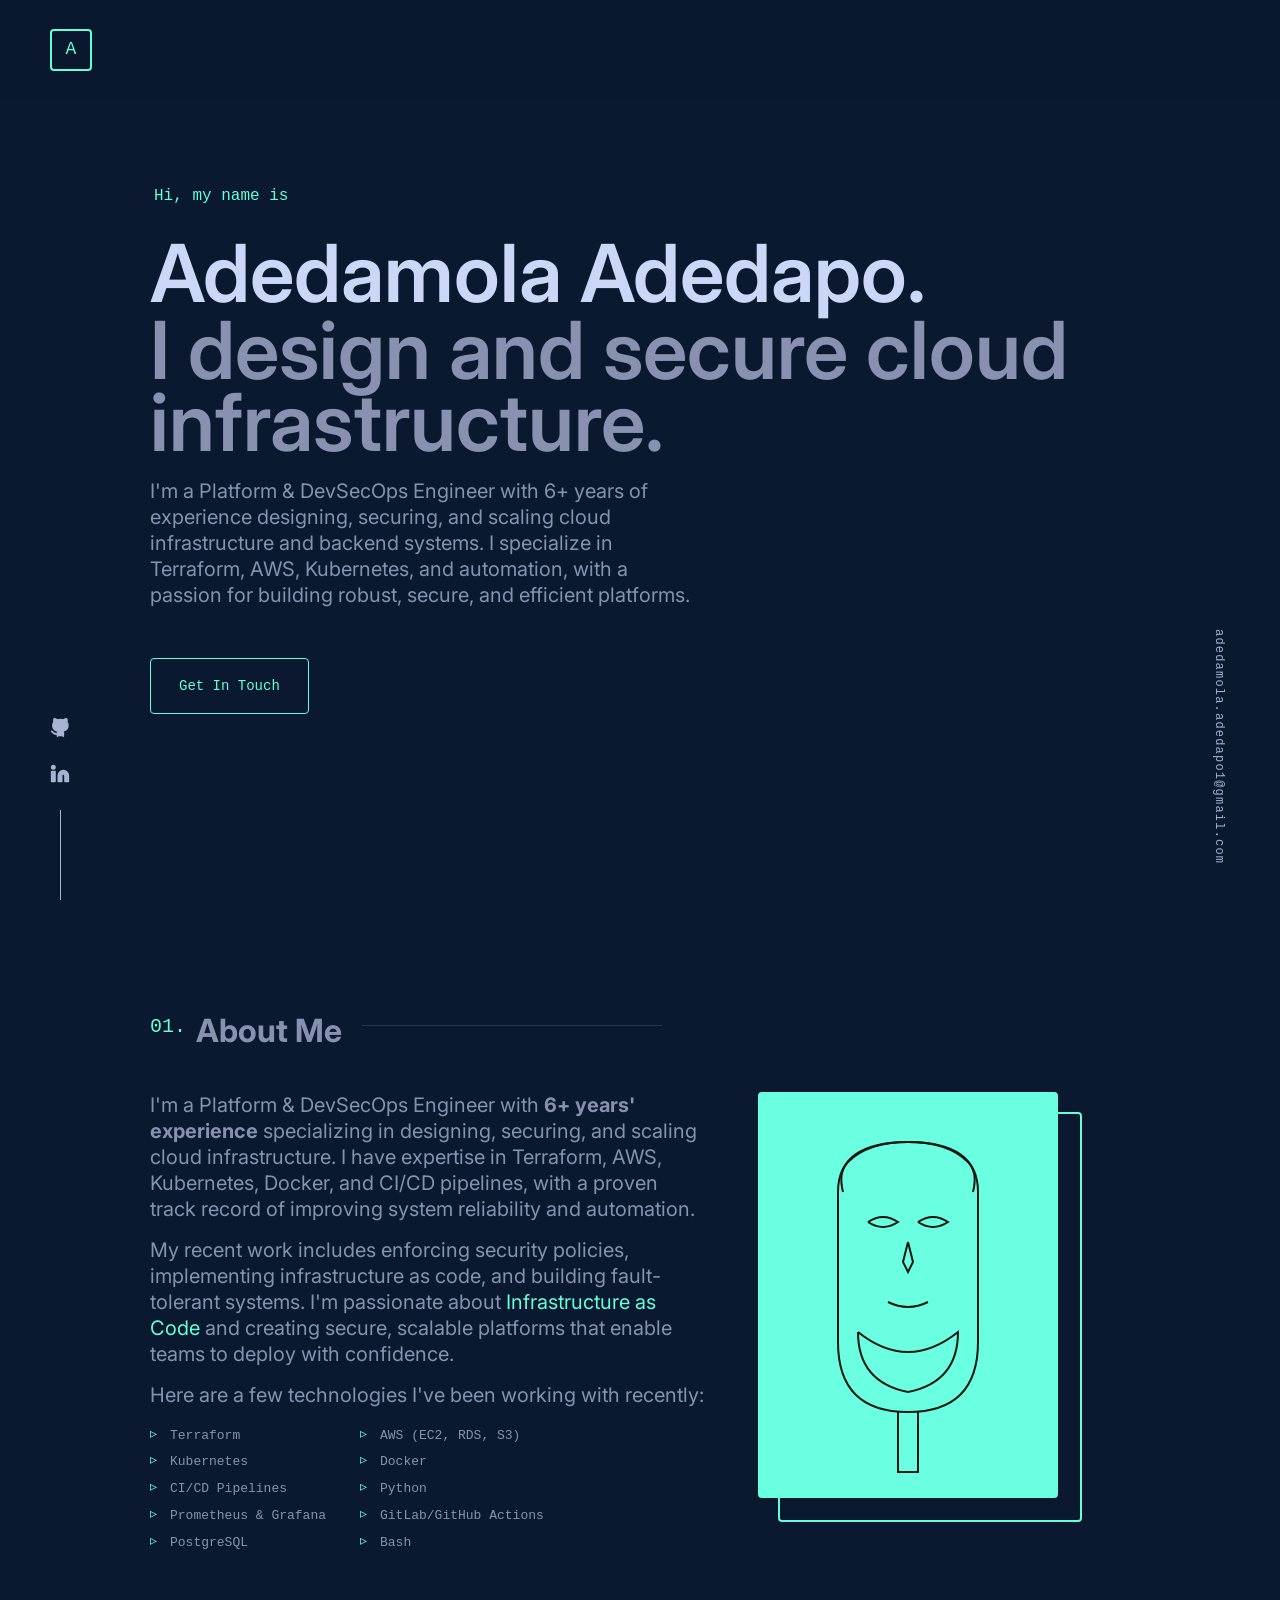
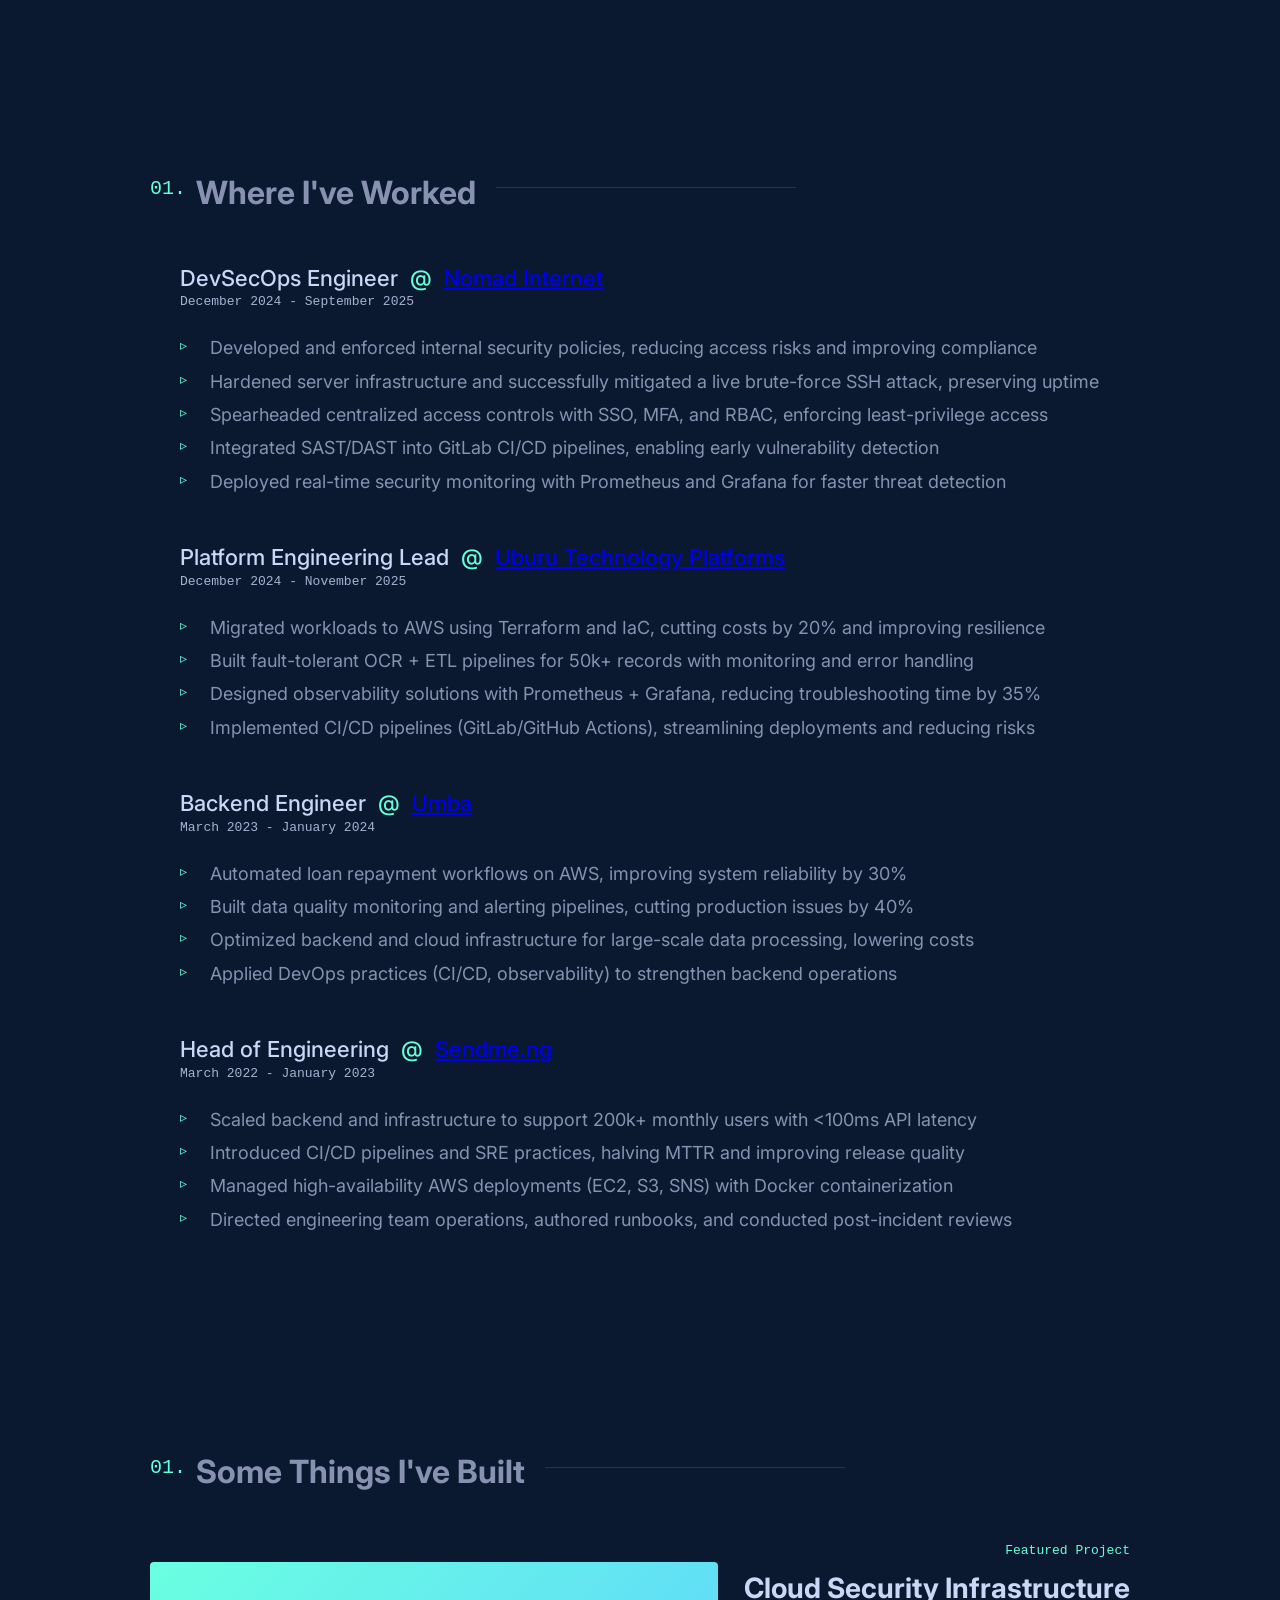
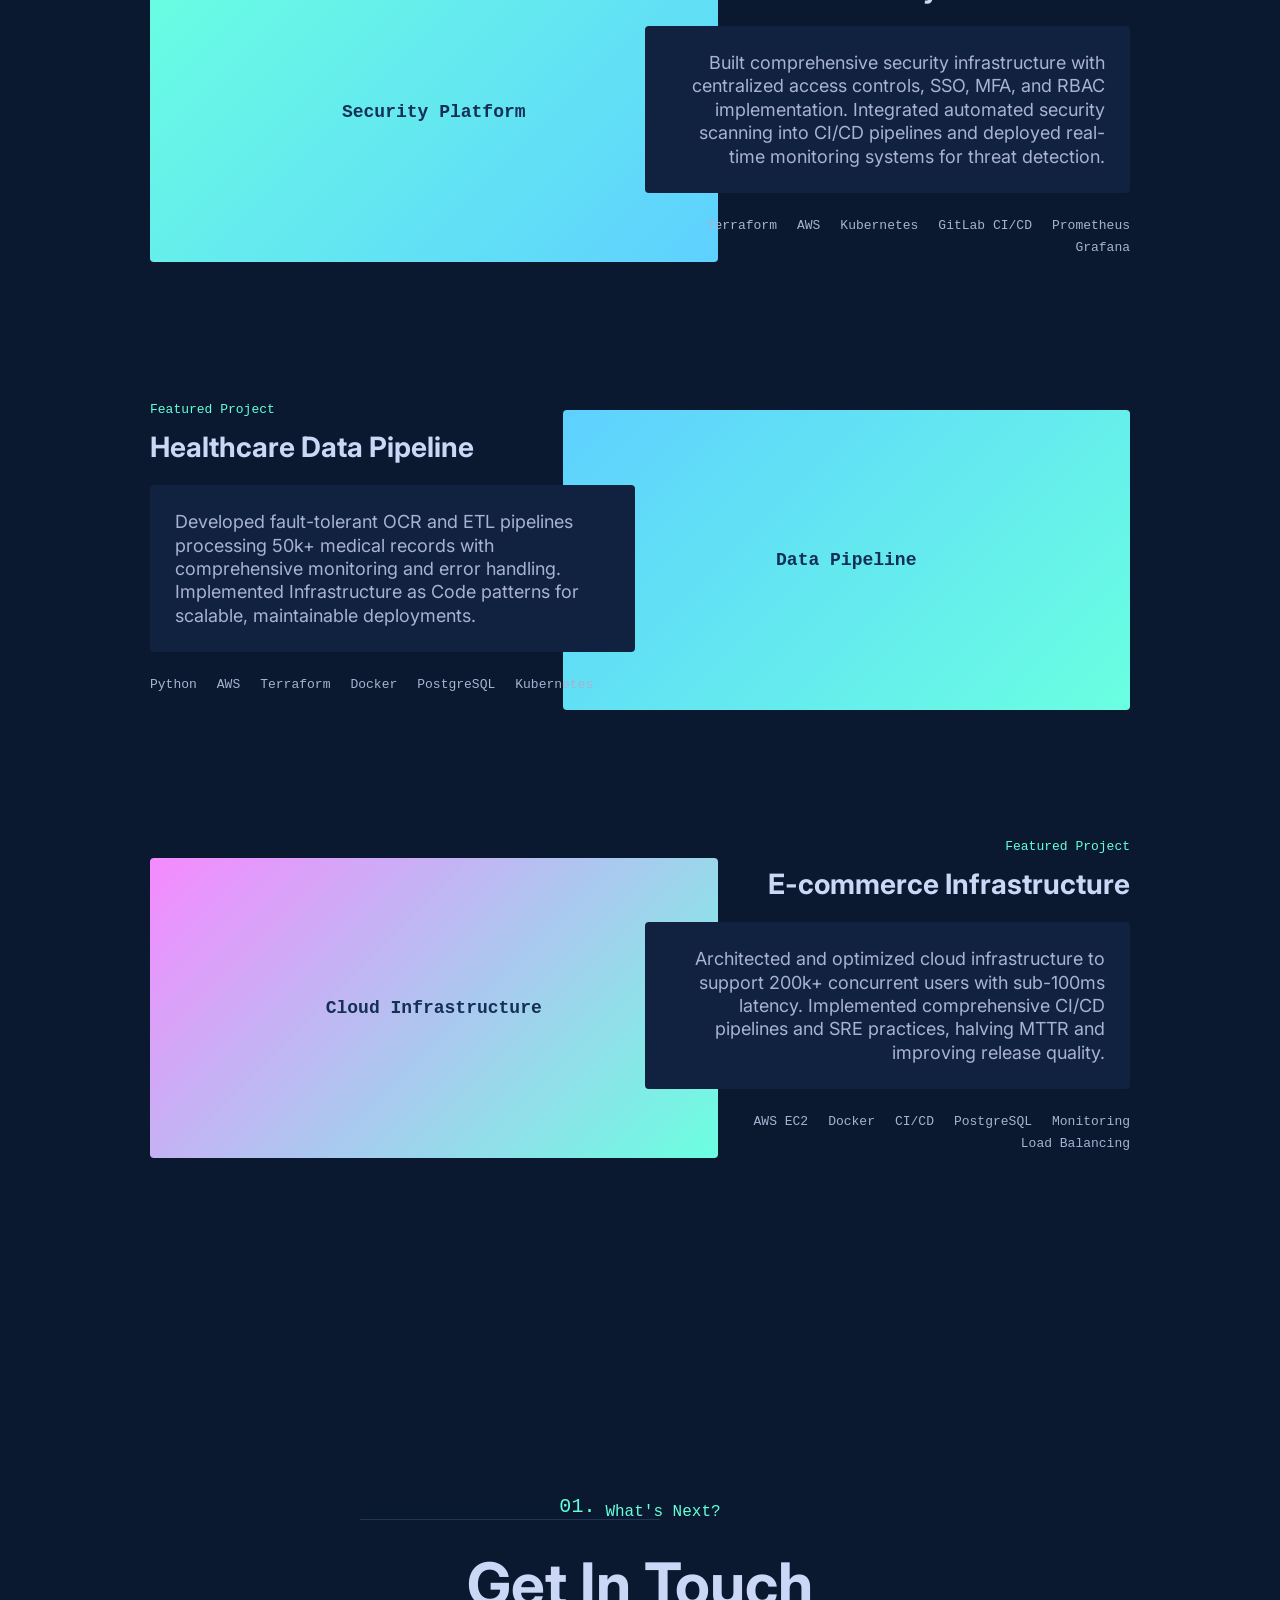
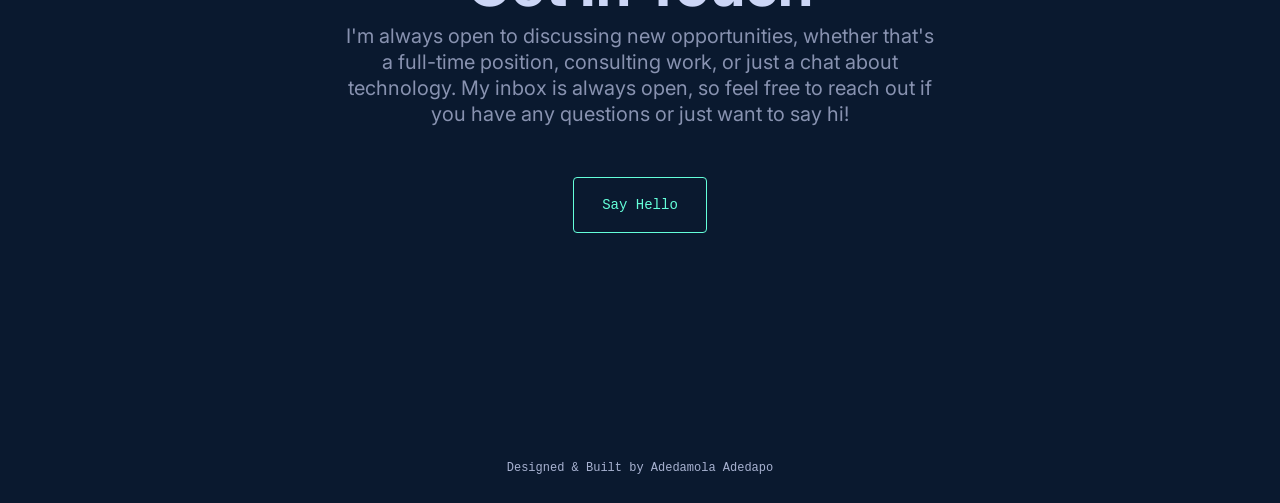
==== commit d2a36901: "[UPD] upgrade to profile image and tab icon" ====
--- a/index.html
+++ b/index.html
@@ -4,7 +4,10 @@
     <meta charset="UTF-8">
     <meta name="viewport" content="width=device-width, initial-scale=1.0">
     <title>Adedamola Adedapo</title>
-    <meta name="description" content="Backend Engineer specializing in scalable APIs, microservices, cloud, and AI-driven systems.">
+    <meta name="description" content="Platform & DevSecOps Engineer with 6+ years of experience designing, securing, and scaling cloud infrastructure and backend systems.">
+    
+    <!-- Favicon -->
+    <link rel="icon" type="image/svg+xml" href="[data-uri]">
     
     <link rel="preconnect" href="https://fonts.googleapis.com">
     <link rel="preconnect" href="https://fonts.gstatic.com" crossorigin>
@@ -417,10 +420,9 @@
             outline: 0;
         }
 
-        .about-image .wrapper:hover .img,
-        .about-image .wrapper:focus .img {
+        .about-image .wrapper:hover .face-sketch,
+        .about-image .wrapper:focus .face-sketch {
             filter: none;
-            mix-blend-mode: normal;
         }
 
         .about-image .wrapper:hover:before,
@@ -460,7 +462,7 @@
             z-index: -1;
         }
 
-        .about-image .img {
+        .face-sketch {
             position: relative;
             border-radius: var(--border-radius);
             mix-blend-mode: multiply;
@@ -468,6 +470,37 @@
             transition: var(--transition);
             max-width: 100%;
             height: auto;
+        }
+
+        /* Animated Face Sketch SVG */
+        .face-sketch svg {
+            width: 100%;
+            height: auto;
+            border-radius: var(--border-radius);
+        }
+
+        .face-sketch path {
+            stroke: var(--navy);
+            stroke-width: 2;
+            fill: none;
+            stroke-dasharray: 1000;
+            stroke-dashoffset: 1000;
+            animation: draw 3s ease-in-out forwards;
+        }
+
+        .face-sketch path:nth-child(1) { animation-delay: 0s; }
+        .face-sketch path:nth-child(2) { animation-delay: 0.2s; }
+        .face-sketch path:nth-child(3) { animation-delay: 0.4s; }
+        .face-sketch path:nth-child(4) { animation-delay: 0.6s; }
+        .face-sketch path:nth-child(5) { animation-delay: 0.8s; }
+        .face-sketch path:nth-child(6) { animation-delay: 1s; }
+        .face-sketch path:nth-child(7) { animation-delay: 1.2s; }
+        .face-sketch path:nth-child(8) { animation-delay: 1.4s; }
+
+        @keyframes draw {
+            to {
+                stroke-dashoffset: 0;
+            }
         }
 
         /* Experience section */
@@ -1144,9 +1177,9 @@
         <section class="hero">
             <h1>Hi, my name is</h1>
             <h2>Adedamola Adedapo.</h2>
-            <h3>I build things for the web.</h3>
+            <h3>I design and secure cloud infrastructure.</h3>
             <p>
-                I'm a Backend Engineer based in Nigeria, specialized in building scalable APIs, microservices, and distributed systems. I am passionate about Python and automation, and am interested in pursuing innovation in AI-driven backend systems.
+                I'm a Platform & DevSecOps Engineer with 6+ years of experience designing, securing, and scaling cloud infrastructure and backend systems. I specialize in Terraform, AWS, Kubernetes, and automation, with a passion for building robust, secure, and efficient platforms.
             </p>
             <a class="email-link" href="mailto:adedamola.adedapo1@gmail.com" target="_blank" rel="noopener noreferrer">Get In Touch</a>
         </section>
@@ -1158,32 +1191,49 @@
                 <div>
                     <div class="about-text">
                         <p>
-                            I'm a Backend Engineer with <strong>6+ years' experience</strong> in Python, Django Rest Framework, and FastAPI. I specialize in building scalable APIs, microservices, and distributed systems with PostgreSQL, Redis, Docker, and Kubernetes.
+                            I'm a Platform & DevSecOps Engineer with <strong>6+ years' experience</strong> specializing in designing, securing, and scaling cloud infrastructure. I have expertise in Terraform, AWS, Kubernetes, Docker, and CI/CD pipelines, with a proven track record of improving system reliability and automation.
                         </p>
                         <p>
-                            My recent work includes integrating <a href="https://www.langchain.com/" target="_blank" rel="noopener noreferrer">LangChain/LLMs</a> into production systems and optimizing deployments on AWS and GCP. I'm passionate about creating robust, efficient backend solutions that power modern applications.
+                            My recent work includes enforcing security policies, implementing infrastructure as code, and building fault-tolerant systems. I'm passionate about <a href="https://www.terraform.io/" target="_blank" rel="noopener noreferrer">Infrastructure as Code</a> and creating secure, scalable platforms that enable teams to deploy with confidence.
                         </p>
                         <p>
                             Here are a few technologies I've been working with recently:
                         </p>
                     </div>
                     <ul class="skills-list">
-                        <li>Python (3.x)</li>
-                        <li>Django Rest Framework</li>
-                        <li>FastAPI</li>
+                        <li>Terraform</li>
+                        <li>AWS (EC2, RDS, S3)</li>
+                        <li>Kubernetes</li>
+                        <li>Docker</li>
+                        <li>CI/CD Pipelines</li>
+                        <li>Python</li>
+                        <li>Prometheus & Grafana</li>
+                        <li>GitLab/GitHub Actions</li>
                         <li>PostgreSQL</li>
-                        <li>Redis</li>
-                        <li>Docker</li>
-                        <li>Kubernetes</li>
-                        <li>AWS</li>
-                        <li>LangChain</li>
-                        <li>Go</li>
+                        <li>Bash</li>
                     </ul>
                 </div>
                 <div class="about-image">
                     <div class="wrapper">
-                        <div style="width: 100%; height: 300px; background: var(--green); border-radius: var(--border-radius); display: flex; align-items: center; justify-content: center; color: var(--navy); font-family: var(--font-mono); font-size: var(--fz-sm);">
-                            Profile Image
+                        <div class="face-sketch">
+                            <svg viewBox="0 0 300 400" xmlns="http://www.w3.org/2000/svg">
+                                <!-- Face outline -->
+                                <path d="M80 100 Q80 50 150 50 Q220 50 220 100 L220 250 Q220 320 150 320 Q80 320 80 250 Z"/>
+                                <!-- Left eye -->
+                                <path d="M110 130 Q125 120 140 130 Q125 140 110 130"/>
+                                <!-- Right eye -->
+                                <path d="M160 130 Q175 120 190 130 Q175 140 160 130"/>
+                                <!-- Nose -->
+                                <path d="M150 150 L145 170 L150 180 L155 170 Z"/>
+                                <!-- Mouth -->
+                                <path d="M130 210 Q150 220 170 210"/>
+                                <!-- Beard outline -->
+                                <path d="M100 240 Q150 280 200 240 Q200 290 150 300 Q100 290 100 240"/>
+                                <!-- Hair -->
+                                <path d="M85 100 Q80 80 90 70 Q110 50 150 50 Q190 50 210 70 Q220 80 215 100"/>
+                                <!-- Neck -->
+                                <path d="M140 320 L140 380 L160 380 L160 320"/>
+                            </svg>
                         </div>
                     </div>
                 </div>
@@ -1197,36 +1247,58 @@
                 <div class="job-content">
                     <div>
                         <h3>
-                            <span>Backend Engineer / Automation Specialist</span>
+                            <span>DevSecOps Engineer</span>
                             <span class="company">
                                 &nbsp;@&nbsp;
                                 <a href="#" target="_blank" rel="noopener noreferrer">Nomad Internet</a>
                             </span>
                         </h3>
-                        <p class="range">December 2024 - Present</p>
+                        <p class="range">December 2024 - September 2025</p>
                         <div>
                             <ul>
-                                <li>Automated billing & SIM activation workflows, reducing onboarding time by 40%</li>
-                                <li>Streamlined customer provisioning processes and improved system reliability through comprehensive automation strategies</li>
-                                <li>Built scalable backend infrastructure supporting telecommunications services</li>
+                                <li>Developed and enforced internal security policies, reducing access risks and improving compliance</li>
+                                <li>Hardened server infrastructure and successfully mitigated a live brute-force SSH attack, preserving uptime</li>
+                                <li>Spearheaded centralized access controls with SSO, MFA, and RBAC, enforcing least-privilege access</li>
+                                <li>Integrated SAST/DAST into GitLab CI/CD pipelines, enabling early vulnerability detection</li>
+                                <li>Deployed real-time security monitoring with Prometheus and Grafana for faster threat detection</li>
                             </ul>
                         </div>
                     </div>
 
                     <div style="margin-top: 50px;">
                         <h3>
-                            <span>Senior Backend Engineer</span>
+                            <span>Platform Engineering Lead</span>
                             <span class="company">
                                 &nbsp;@&nbsp;
-                                <a href="#" target="_blank" rel="noopener noreferrer">Uburu.ai</a>
+                                <a href="#" target="_blank" rel="noopener noreferrer">Uburu Technology Platforms</a>
                             </span>
                         </h3>
-                        <p class="range">February 2023 - November 2024</p>
+                        <p class="range">December 2024 - November 2025</p>
                         <div>
                             <ul>
-                                <li>Built OCR + ETL pipelines digitising 50k+ medical records for AI healthcare analytics</li>
-                                <li>Designed and implemented scalable data processing architectures</li>
-                                <li>Enabled advanced machine learning applications in healthcare through robust backend systems</li>
+                                <li>Migrated workloads to AWS using Terraform and IaC, cutting costs by 20% and improving resilience</li>
+                                <li>Built fault-tolerant OCR + ETL pipelines for 50k+ records with monitoring and error handling</li>
+                                <li>Designed observability solutions with Prometheus + Grafana, reducing troubleshooting time by 35%</li>
+                                <li>Implemented CI/CD pipelines (GitLab/GitHub Actions), streamlining deployments and reducing risks</li>
+                            </ul>
+                        </div>
+                    </div>
+
+                    <div style="margin-top: 50px;">
+                        <h3>
+                            <span>Backend Engineer</span>
+                            <span class="company">
+                                &nbsp;@&nbsp;
+                                <a href="#" target="_blank" rel="noopener noreferrer">Umba</a>
+                            </span>
+                        </h3>
+                        <p class="range">March 2023 - January 2024</p>
+                        <div>
+                            <ul>
+                                <li>Automated loan repayment workflows on AWS, improving system reliability by 30%</li>
+                                <li>Built data quality monitoring and alerting pipelines, cutting production issues by 40%</li>
+                                <li>Optimized backend and cloud infrastructure for large-scale data processing, lowering costs</li>
+                                <li>Applied DevOps practices (CI/CD, observability) to strengthen backend operations</li>
                             </ul>
                         </div>
                     </div>
@@ -1242,9 +1314,10 @@
                         <p class="range">March 2022 - January 2023</p>
                         <div>
                             <ul>
-                                <li>Scaled backend for 200k+ monthly users, introduced TDD & CI/CD pipelines</li>
-                                <li>Led engineering team in implementing robust testing practices and deployment automation</li>
-                                <li>Significantly improved code quality and release velocity across the platform</li>
+                                <li>Scaled backend and infrastructure to support 200k+ monthly users with <100ms API latency</li>
+                                <li>Introduced CI/CD pipelines and SRE practices, halving MTTR and improving release quality</li>
+                                <li>Managed high-availability AWS deployments (EC2, S3, SNS) with Docker containerization</li>
+                                <li>Directed engineering team operations, authored runbooks, and conducted post-incident reviews</li>
                             </ul>
                         </div>
                     </div>
@@ -1261,27 +1334,24 @@
                         <div>
                             <p class="project-overline">Featured Project</p>
                             <h3 class="project-title">
-                                <a href="#" target="_blank" rel="noopener noreferrer">LLM-Powered Fintech APIs</a>
+                                <a href="#" target="_blank" rel="noopener noreferrer">Cloud Security Infrastructure</a>
                             </h3>
                             <div class="project-description">
                                 <p>
-                                    Integrated advanced language models into financial services, reducing manual support by 35% through intelligent automation and natural language processing capabilities. Built scalable API endpoints handling complex financial queries.
+                                    Built comprehensive security infrastructure with centralized access controls, SSO, MFA, and RBAC implementation. Integrated automated security scanning into CI/CD pipelines and deployed real-time monitoring systems for threat detection.
                                 </p>
                             </div>
                             <ul class="project-tech-list">
-                                <li>Python</li>
-                                <li>FastAPI</li>
-                                <li>LangChain</li>
-                                <li>PostgreSQL</li>
-                                <li>Redis</li>
-                                <li>Docker</li>
+                                <li>Terraform</li>
+                                <li>AWS</li>
+                                <li>Kubernetes</li>
+                                <li>GitLab CI/CD</li>
+                                <li>Prometheus</li>
+                                <li>Grafana</li>
                             </ul>
                             <div class="project-links">
                                 <a href="#" aria-label="GitHub Link" target="_blank" rel="noopener noreferrer">
                                     <svg xmlns="http://www.w3.org/2000/svg" role="img" viewBox="0 0 24 24" fill="none" stroke="currentColor" stroke-width="2" stroke-linecap="round" stroke-linejoin="round" class="feather feather-github"><title>GitHub</title><path d="M9 19c-5 1.5-5-2.5-7-3m14 6v-3.87a3.37 3.37 0 0 0-.94-2.61c3.14-.35 6.44-1.54 6.44-7A5.44 5.44 0 0 0 20 4.77 5.07 5.07 0 0 0 19.91 1S18.73.65 16 2.48a13.38 13.38 0 0 0-7 0C6.27.65 5.09 1 5.09 1A5.07 5.07 0 0 0 5 4.77a5.44 5.44 0 0 0-1.5 3.78c0 5.42 3.3 6.61 6.44 7A3.37 3.37 0 0 0 9 18.13V22"></path></svg>
-                                </a>
-                                <a href="#" aria-label="External Link" target="_blank" rel="noopener noreferrer">
-                                    <svg xmlns="http://www.w3.org/2000/svg" role="img" viewBox="0 0 24 24" fill="none" stroke="currentColor" stroke-width="2" stroke-linecap="round" stroke-linejoin="round" class="feather feather-external-link"><title>External Link</title><path d="M18 13v6a2 2 0 0 1-2 2H5a2 2 0 0 1-2-2V8a2 2 0 0 1 2-2h6"></path><polyline points="15,3 21,3 21,9"></polyline><line x1="10" y1="14" x2="21" y2="3"></line></svg>
                                 </a>
                             </div>
                         </div>
@@ -1289,7 +1359,7 @@
                     <div class="project-image">
                         <a href="#" target="_blank" rel="noopener noreferrer">
                             <div style="width: 100%; height: 300px; background: linear-gradient(135deg, var(--green), var(--blue)); border-radius: var(--border-radius); display: flex; align-items: center; justify-content: center; color: var(--navy); font-family: var(--font-mono); font-size: var(--fz-lg); font-weight: 600;">
-                                Fintech API
+                                Security Platform
                             </div>
                         </a>
                     </div>
@@ -1300,27 +1370,24 @@
                         <div>
                             <p class="project-overline">Featured Project</p>
                             <h3 class="project-title">
-                                <a href="#" target="_blank" rel="noopener noreferrer">Healthcare Data Digitization</a>
+                                <a href="#" target="_blank" rel="noopener noreferrer">Healthcare Data Pipeline</a>
                             </h3>
                             <div class="project-description">
                                 <p>
-                                    Developed comprehensive OCR and ETL pipelines processing 50k+ medical records, enabling AI-driven healthcare analytics and improving patient care workflows. Implemented robust data validation and security measures.
+                                    Developed fault-tolerant OCR and ETL pipelines processing 50k+ medical records with comprehensive monitoring and error handling. Implemented Infrastructure as Code patterns for scalable, maintainable deployments.
                                 </p>
                             </div>
                             <ul class="project-tech-list">
                                 <li>Python</li>
-                                <li>Django</li>
+                                <li>AWS</li>
+                                <li>Terraform</li>
+                                <li>Docker</li>
                                 <li>PostgreSQL</li>
-                                <li>Celery</li>
-                                <li>AWS S3</li>
                                 <li>Kubernetes</li>
                             </ul>
                             <div class="project-links">
                                 <a href="#" aria-label="GitHub Link" target="_blank" rel="noopener noreferrer">
                                     <svg xmlns="http://www.w3.org/2000/svg" role="img" viewBox="0 0 24 24" fill="none" stroke="currentColor" stroke-width="2" stroke-linecap="round" stroke-linejoin="round" class="feather feather-github"><title>GitHub</title><path d="M9 19c-5 1.5-5-2.5-7-3m14 6v-3.87a3.37 3.37 0 0 0-.94-2.61c3.14-.35 6.44-1.54 6.44-7A5.44 5.44 0 0 0 20 4.77 5.07 5.07 0 0 0 19.91 1S18.73.65 16 2.48a13.38 13.38 0 0 0-7 0C6.27.65 5.09 1 5.09 1A5.07 5.07 0 0 0 5 4.77a5.44 5.44 0 0 0-1.5 3.78c0 5.42 3.3 6.61 6.44 7A3.37 3.37 0 0 0 9 18.13V22"></path></svg>
-                                </a>
-                                <a href="#" aria-label="External Link" target="_blank" rel="noopener noreferrer">
-                                    <svg xmlns="http://www.w3.org/2000/svg" role="img" viewBox="0 0 24 24" fill="none" stroke="currentColor" stroke-width="2" stroke-linecap="round" stroke-linejoin="round" class="feather feather-external-link"><title>External Link</title><path d="M18 13v6a2 2 0 0 1-2 2H5a2 2 0 0 1-2-2V8a2 2 0 0 1 2-2h6"></path><polyline points="15,3 21,3 21,9"></polyline><line x1="10" y1="14" x2="21" y2="3"></line></svg>
                                 </a>
                             </div>
                         </div>
@@ -1328,7 +1395,7 @@
                     <div class="project-image">
                         <a href="#" target="_blank" rel="noopener noreferrer">
                             <div style="width: 100%; height: 300px; background: linear-gradient(135deg, var(--blue), var(--green)); border-radius: var(--border-radius); display: flex; align-items: center; justify-content: center; color: var(--navy); font-family: var(--font-mono); font-size: var(--fz-lg); font-weight: 600;">
-                                Healthcare ETL
+                                Data Pipeline
                             </div>
                         </a>
                     </div>
@@ -1339,27 +1406,24 @@
                         <div>
                             <p class="project-overline">Featured Project</p>
                             <h3 class="project-title">
-                                <a href="#" target="_blank" rel="noopener noreferrer">E-commerce Platform Scaling</a>
+                                <a href="#" target="_blank" rel="noopener noreferrer">E-commerce Infrastructure</a>
                             </h3>
                             <div class="project-description">
                                 <p>
-                                    Architected and optimized Django-based e-commerce backend to support 200k+ concurrent users with sub-100ms latency through strategic caching and database optimization. Implemented comprehensive monitoring and alerting systems.
+                                    Architected and optimized cloud infrastructure to support 200k+ concurrent users with sub-100ms latency. Implemented comprehensive CI/CD pipelines and SRE practices, halving MTTR and improving release quality.
                                 </p>
                             </div>
                             <ul class="project-tech-list">
-                                <li>Django</li>
+                                <li>AWS EC2</li>
+                                <li>Docker</li>
+                                <li>CI/CD</li>
                                 <li>PostgreSQL</li>
-                                <li>Redis</li>
-                                <li>Nginx</li>
-                                <li>AWS</li>
-                                <li>Terraform</li>
+                                <li>Monitoring</li>
+                                <li>Load Balancing</li>
                             </ul>
                             <div class="project-links">
                                 <a href="#" aria-label="GitHub Link" target="_blank" rel="noopener noreferrer">
                                     <svg xmlns="http://www.w3.org/2000/svg" role="img" viewBox="0 0 24 24" fill="none" stroke="currentColor" stroke-width="2" stroke-linecap="round" stroke-linejoin="round" class="feather feather-github"><title>GitHub</title><path d="M9 19c-5 1.5-5-2.5-7-3m14 6v-3.87a3.37 3.37 0 0 0-.94-2.61c3.14-.35 6.44-1.54 6.44-7A5.44 5.44 0 0 0 20 4.77 5.07 5.07 0 0 0 19.91 1S18.73.65 16 2.48a13.38 13.38 0 0 0-7 0C6.27.65 5.09 1 5.09 1A5.07 5.07 0 0 0 5 4.77a5.44 5.44 0 0 0-1.5 3.78c0 5.42 3.3 6.61 6.44 7A3.37 3.37 0 0 0 9 18.13V22"></path></svg>
-                                </a>
-                                <a href="#" aria-label="External Link" target="_blank" rel="noopener noreferrer">
-                                    <svg xmlns="http://www.w3.org/2000/svg" role="img" viewBox="0 0 24 24" fill="none" stroke="currentColor" stroke-width="2" stroke-linecap="round" stroke-linejoin="round" class="feather feather-external-link"><title>External Link</title><path d="M18 13v6a2 2 0 0 1-2 2H5a2 2 0 0 1-2-2V8a2 2 0 0 1 2-2h6"></path><polyline points="15,3 21,3 21,9"></polyline><line x1="10" y1="14" x2="21" y2="3"></line></svg>
                                 </a>
                             </div>
                         </div>
@@ -1367,7 +1431,7 @@
                     <div class="project-image">
                         <a href="#" target="_blank" rel="noopener noreferrer">
                             <div style="width: 100%; height: 300px; background: linear-gradient(135deg, var(--pink), var(--green)); border-radius: var(--border-radius); display: flex; align-items: center; justify-content: center; color: var(--navy); font-family: var(--font-mono); font-size: var(--fz-lg); font-weight: 600;">
-                                E-commerce API
+                                Cloud Infrastructure
                             </div>
                         </a>
                     </div>
@@ -1470,6 +1534,31 @@
 
         // Add initial loading state
         document.body.classList.add('loading');
+
+        // Restart animation when section comes into view
+        const observerOptions = {
+            threshold: 0.1,
+            rootMargin: '0px 0px -50px 0px'
+        };
+
+        const observer = new IntersectionObserver((entries) => {
+            entries.forEach(entry => {
+                if (entry.isIntersecting) {
+                    const svg = entry.target.querySelector('.face-sketch svg');
+                    if (svg) {
+                        // Reset animation by cloning and replacing the SVG
+                        const newSvg = svg.cloneNode(true);
+                        svg.parentNode.replaceChild(newSvg, svg);
+                    }
+                }
+            });
+        }, observerOptions);
+
+        // Observe the about section
+        const aboutSection = document.querySelector('#about');
+        if (aboutSection) {
+            observer.observe(aboutSection);
+        }
     </script>
 </body>
 </html>
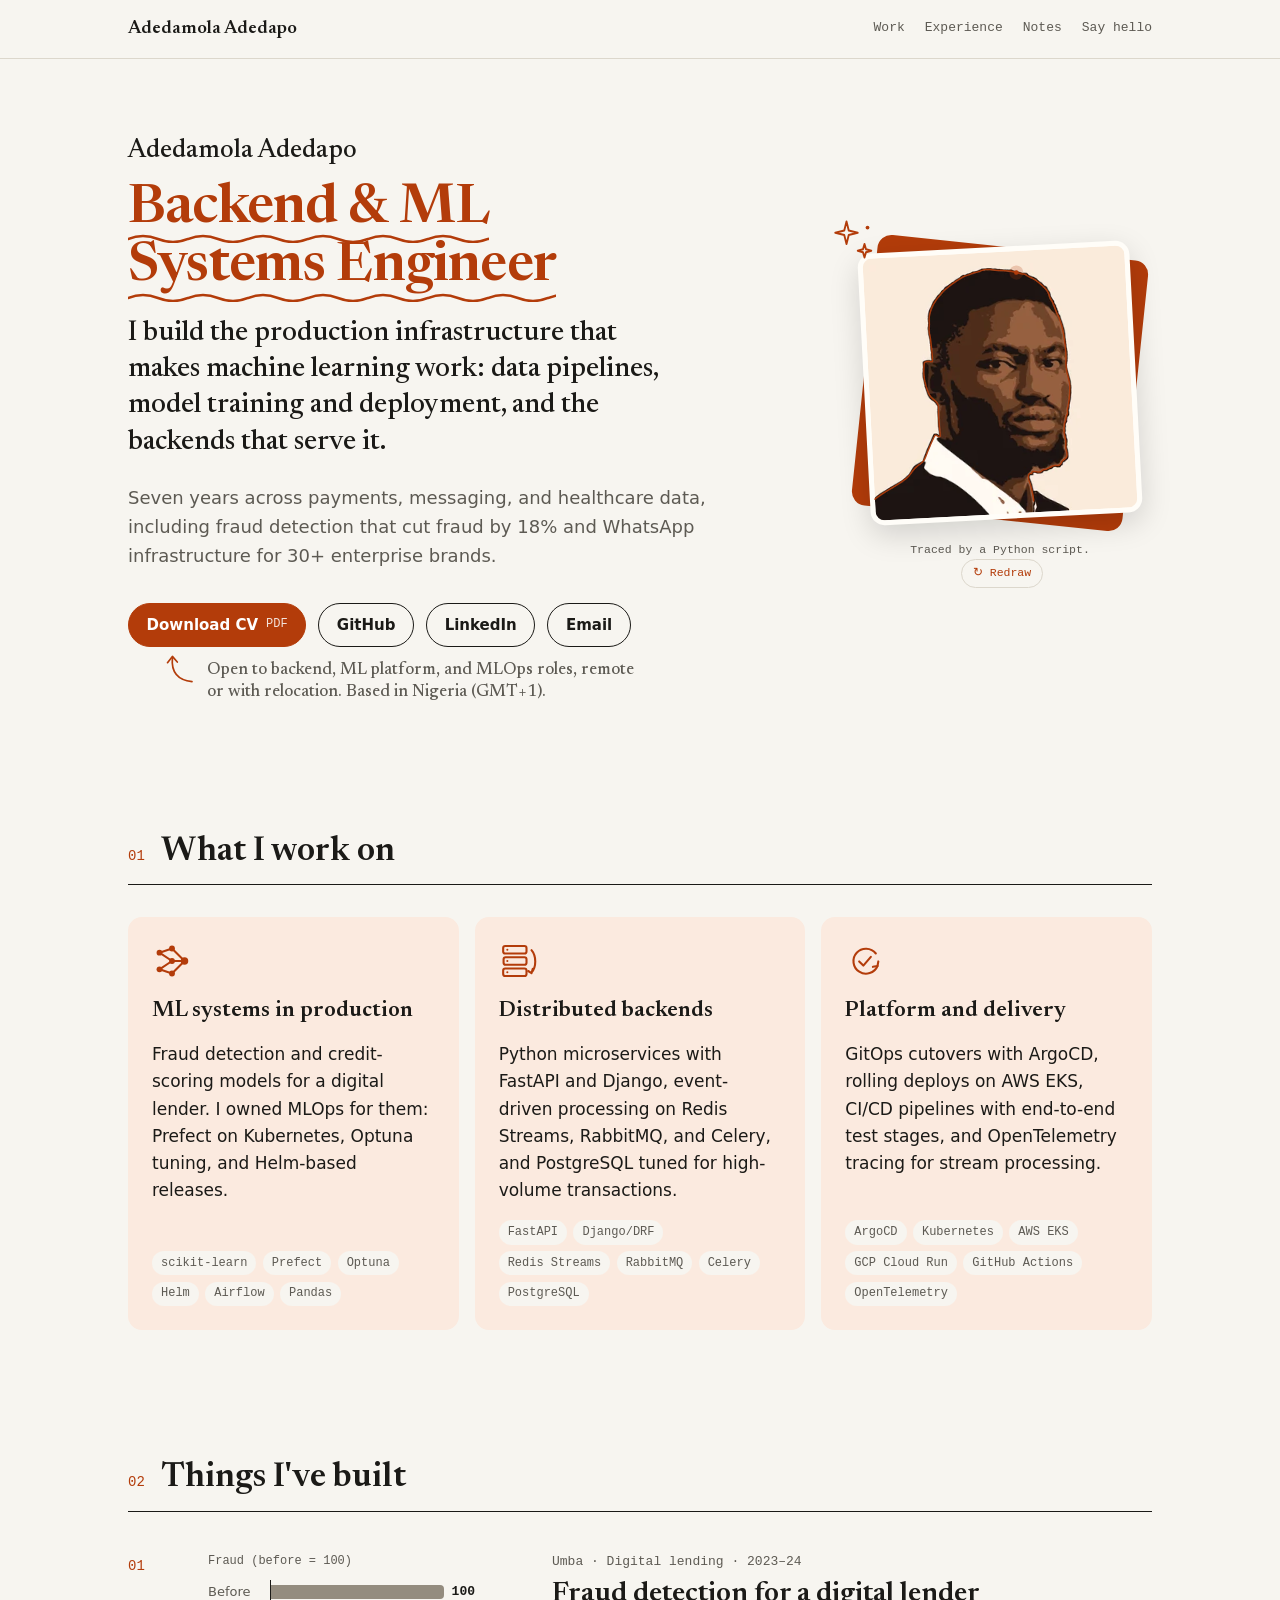
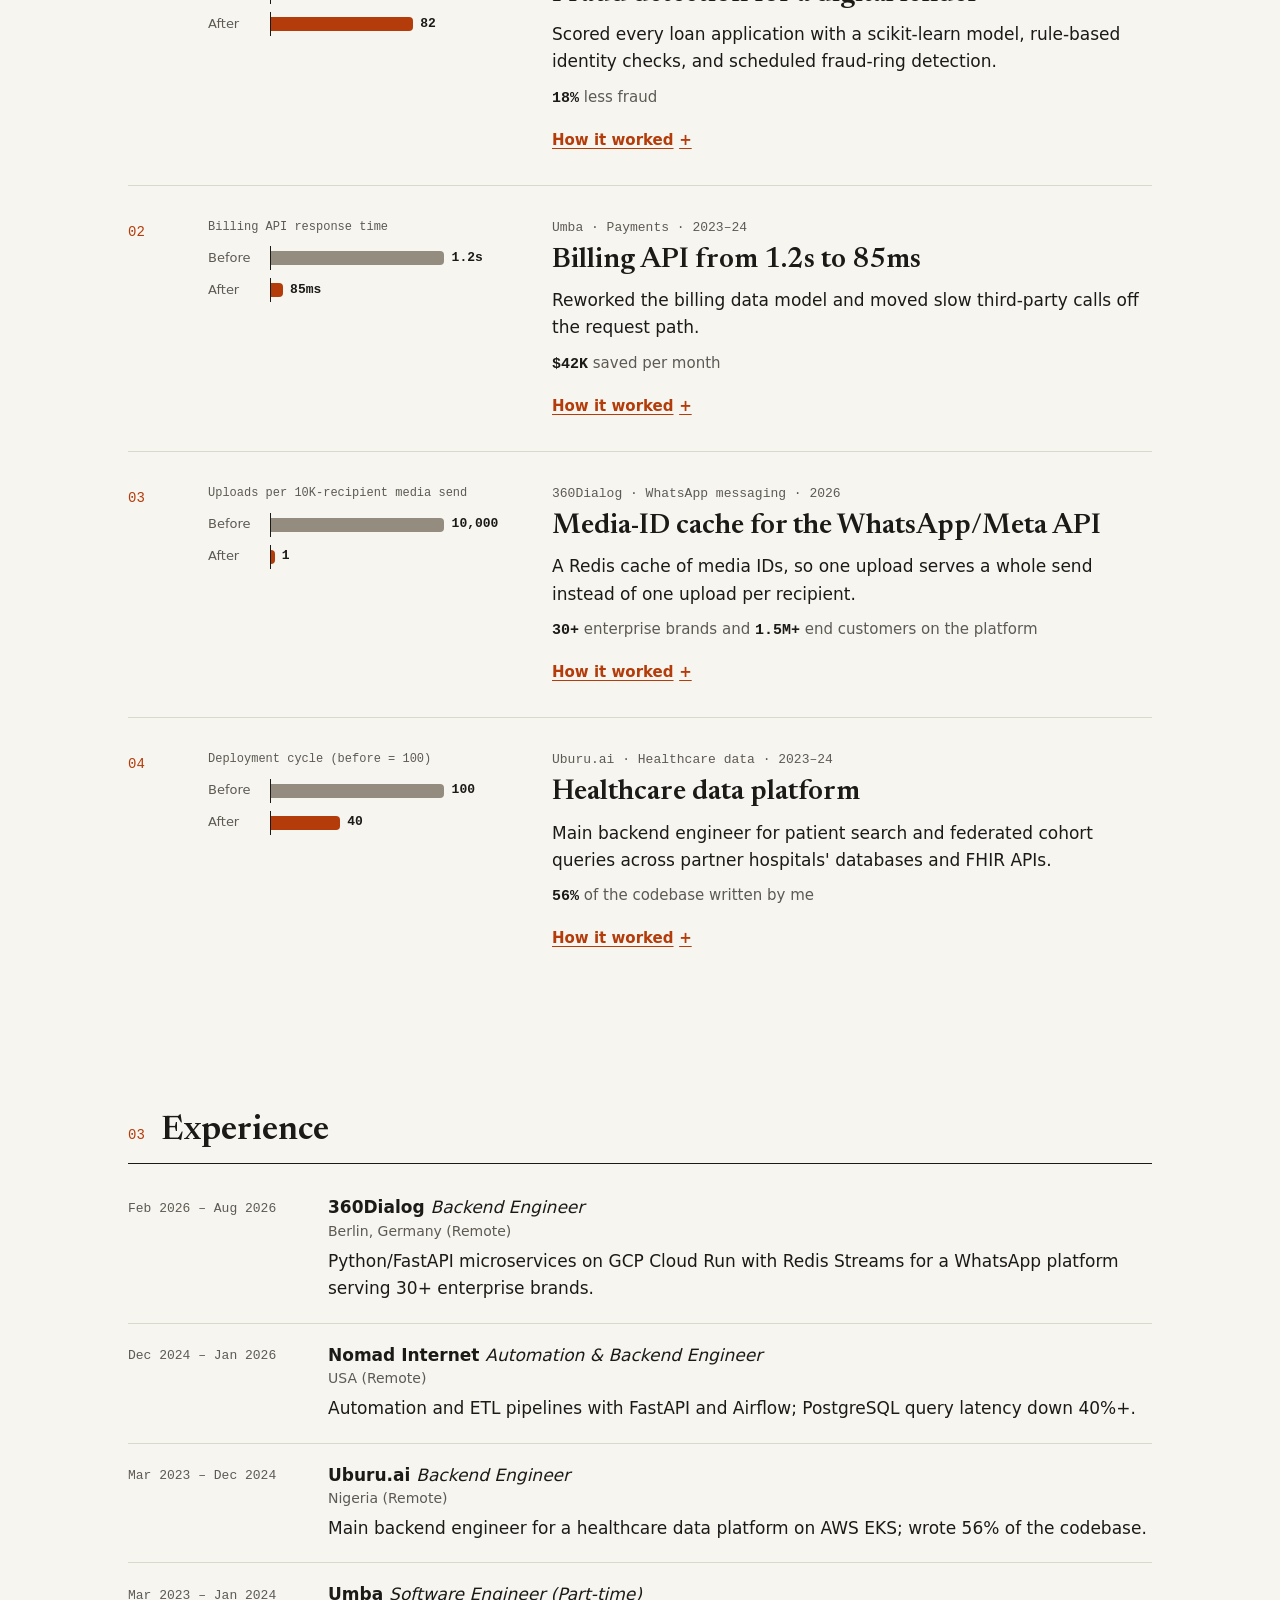
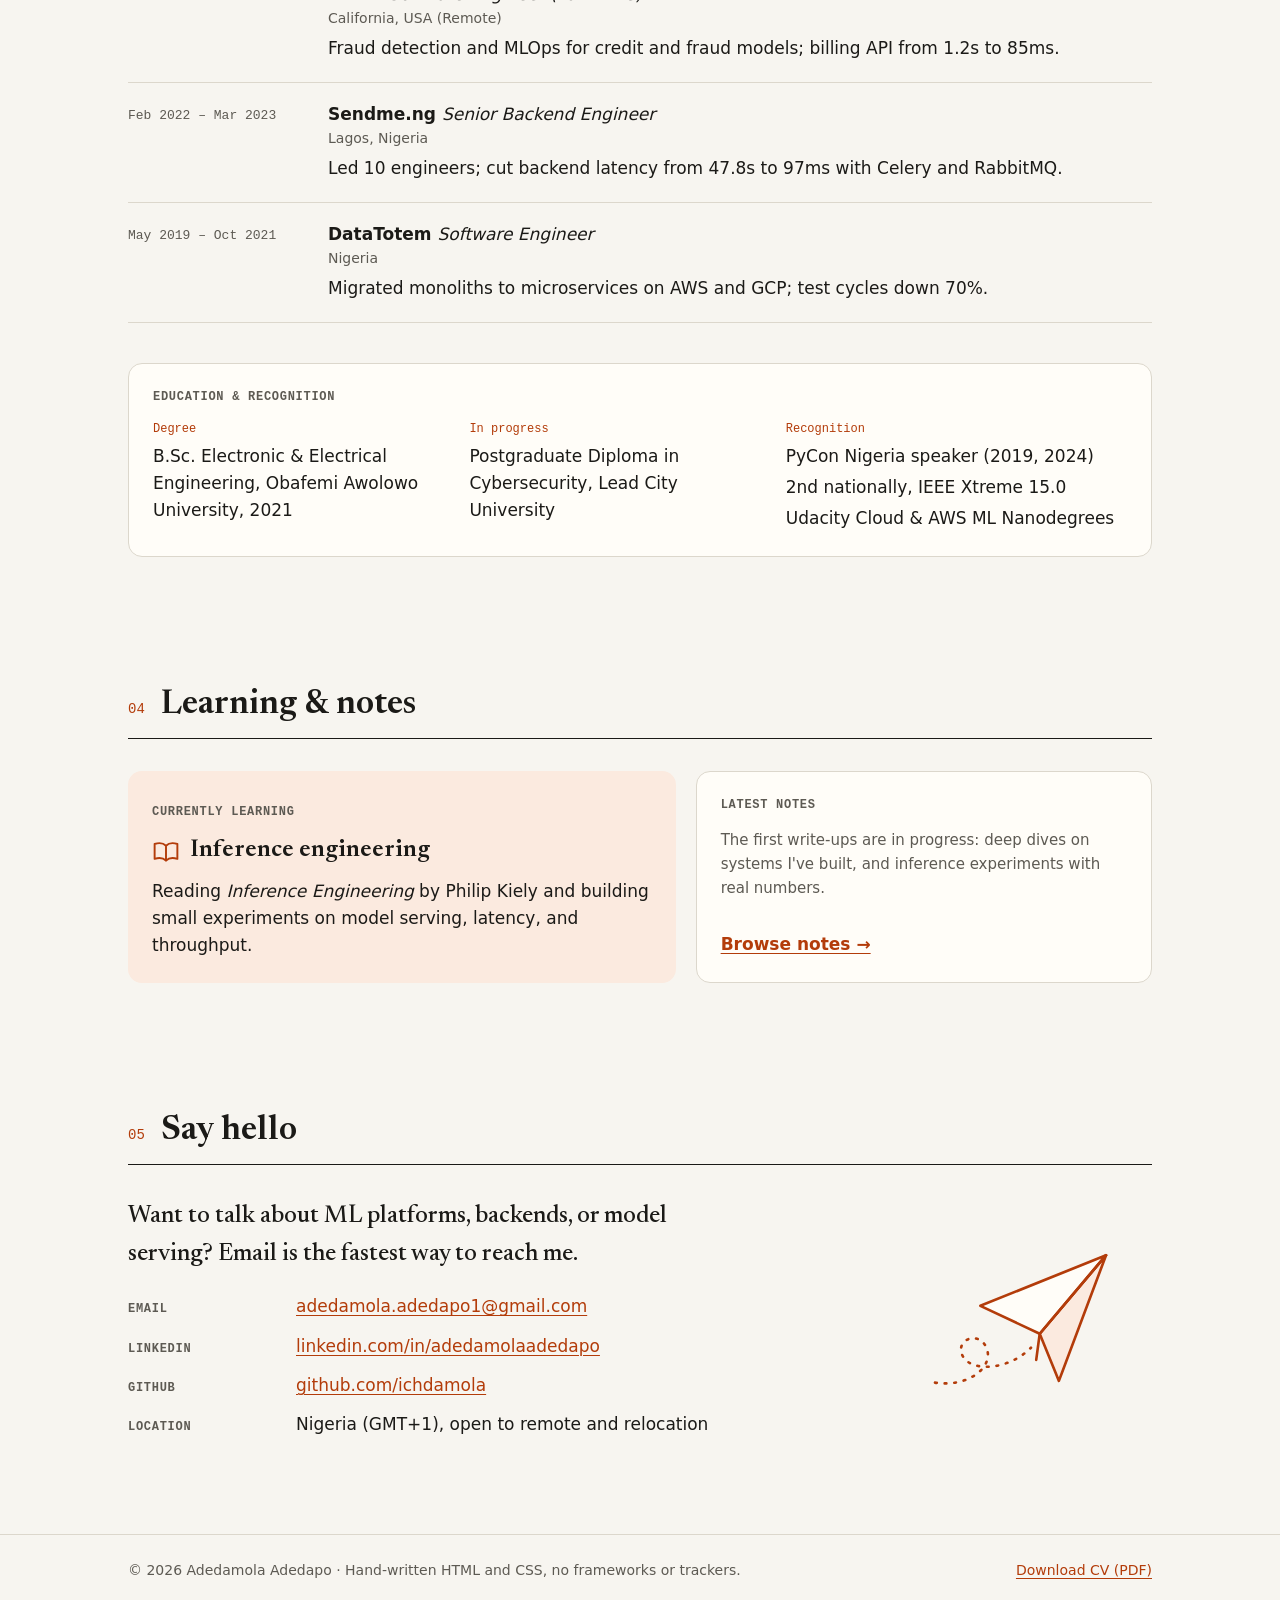
==== commit 72648199: "Update portfolio assets, CV, and website layout" ====
--- a/index.html
+++ b/index.html
@@ -1,1564 +1,405 @@
-<!DOCTYPE html>
+<!doctype html>
 <html lang="en">
 <head>
-    <meta charset="UTF-8">
-    <meta name="viewport" content="width=device-width, initial-scale=1.0">
-    <title>Adedamola Adedapo</title>
-    <meta name="description" content="Platform & DevSecOps Engineer with 6+ years of experience designing, securing, and scaling cloud infrastructure and backend systems.">
-    
-    <!-- Favicon -->
-    <link rel="icon" type="image/svg+xml" href="[data-uri]">
-    
-    <link rel="preconnect" href="https://fonts.googleapis.com">
-    <link rel="preconnect" href="https://fonts.gstatic.com" crossorigin>
-    <link href="https://fonts.googleapis.com/css2?family=Inter:wght@300;400;500;600;700&family=SF+Mono:wght@400;500&display=swap" rel="stylesheet">
-    
-    <style>
-        :root {
-            --navy: #0a192f;
-            --light-navy: #112240;
-            --lightest-navy: #233554;
-            --navy-shadow: rgba(2,12,27,0.7);
-            --dark-slate: #495670;
-            --slate: #8892b0;
-            --light-slate: #a8b2d1;
-            --lightest-slate: #ccd6f6;
-            --white: #e6f1ff;
-            --green: #64ffda;
-            --green-tint: rgba(100, 255, 218, 0.1);
-            --pink: #f57dff;
-            --blue: #57cbff;
-            --font-sans: 'Inter', 'San Francisco', 'SF Pro Text', -apple-system, system-ui, sans-serif;
-            --font-mono: 'SF Mono', 'Fira Code', 'Fira Mono', 'Roboto Mono', monospace;
-            --fz-xxs: 12px;
-            --fz-xs: 13px;
-            --fz-sm: 14px;
-            --fz-md: 16px;
-            --fz-lg: 18px;
-            --fz-xl: 20px;
-            --fz-xxl: 22px;
-            --fz-heading: 32px;
-            --border-radius: 4px;
-            --nav-height: 100px;
-            --nav-scroll-height: 70px;
-            --tab-height: 42px;
-            --tab-width: 120px;
-            --easing: cubic-bezier(0.645, 0.045, 0.355, 1);
-            --transition: all 0.25s cubic-bezier(0.645, 0.045, 0.355, 1);
-            --hamburger-width: 30px;
-            --ham-before: top 0.1s ease-in 0.25s, opacity 0.1s ease-in;
-            --ham-before-active: top 0.1s ease-out, opacity 0.1s ease-out 0.12s;
-            --ham-after: bottom 0.1s ease-in 0.25s, transform 0.22s cubic-bezier(0.55, 0.055, 0.675, 0.19);
-            --ham-after-active: bottom 0.1s ease-out, transform 0.22s cubic-bezier(0.215, 0.61, 0.355, 1) 0.12s;
-        }
-
-        * {
-            box-sizing: border-box;
-            margin: 0;
-            padding: 0;
-        }
-
-        ::selection {
-            background-color: var(--lightest-navy);
-            color: var(--lightest-slate);
-        }
-
-        :focus {
-            outline: 2px dashed var(--green);
-            outline-offset: 3px;
-        }
-
-        :focus:not(:focus-visible) {
-            outline: none;
-            outline-offset: 0px;
-        }
-
-        :focus-visible {
-            outline: 2px dashed var(--green);
-            outline-offset: 3px;
-        }
-
-        html {
-            scroll-behavior: smooth;
-        }
-
-        body {
-            margin: 0;
-            width: 100%;
-            min-height: 100%;
-            overflow-x: hidden;
-            -webkit-font-smoothing: antialiased;
-            background-color: var(--navy);
-            color: var(--slate);
-            font-family: var(--font-sans);
-            font-size: var(--fz-xl);
-            line-height: 1.3;
-        }
-
-        .skip-to-content {
-            position: absolute;
-            top: auto;
-            left: -999px;
-            width: 1px;
-            height: 1px;
-            overflow: hidden;
-            z-index: -99;
-        }
-
-        .skip-to-content:focus {
-            background-color: var(--green);
-            color: var(--navy);
-            top: 0;
-            left: 0;
-            width: auto;
-            height: auto;
-            overflow: auto;
-            z-index: 99;
-            text-decoration: none;
-            padding: 18px 23px;
-        }
-
-        /* Header */
-        header {
-            display: flex;
-            justify-content: space-between;
-            align-items: center;
-            position: fixed;
-            top: 0;
-            z-index: 11;
-            padding: 0px 50px;
-            width: 100%;
-            height: var(--nav-height);
-            background-color: rgba(10, 25, 47, 0.85);
-            backdrop-filter: blur(10px);
-            transition: var(--transition);
-            filter: none !important;
-            pointer-events: auto !important;
-            user-select: auto !important;
-        }
-
-        header.scrolled {
-            height: var(--nav-scroll-height);
-            transform: translateY(0px);
-            background-color: rgba(10, 25, 47, 0.85);
-            box-shadow: 0 10px 30px -10px var(--navy-shadow);
-        }
-
-        .logo {
-            display: flex;
-            justify-content: center;
-            align-items: center;
-        }
-
-        .logo a {
-            color: var(--green);
-            width: 42px;
-            height: 42px;
-            border: 2px solid var(--green);
-            border-radius: var(--border-radius);
-            text-decoration: none;
-            display: flex;
-            justify-content: center;
-            align-items: center;
-            font-family: var(--font-mono);
-            font-size: var(--fz-lg);
-            font-weight: 500;
-            transition: var(--transition);
-        }
-
-        .logo a:hover,
-        .logo a:focus {
-            transform: translate(-4px, -4px);
-            box-shadow: 4px 4px 0 0 var(--green);
-        }
-
-        nav {
-            display: flex;
-            align-items: center;
-        }
-
-        .nav-list {
-            display: flex;
-            justify-content: space-between;
-            align-items: center;
-            padding: 0;
-            margin: 0;
-            list-style: none;
-        }
-
-        .nav-list li {
-            margin: 0 5px;
-            position: relative;
-            counter-increment: item 1;
-        }
-
-        .nav-list a {
-            padding: 10px;
-            text-decoration: none;
-            color: inherit;
-            transition: var(--transition);
-            font-family: var(--font-mono);
-            font-size: var(--fz-xs);
-        }
-
-        .nav-list a:before {
-            content: '0' counter(item) '.';
-            margin-right: 5px;
-            color: var(--green);
-            font-size: var(--fz-xxs);
-            text-align: right;
-        }
-
-        .nav-list a:hover,
-        .nav-list a:focus {
-            color: var(--green);
-        }
-
-        .resume-button {
-            color: var(--green);
-            background-color: transparent;
-            border: 1px solid var(--green);
-            border-radius: var(--border-radius);
-            padding: 0.75rem 1rem;
-            font-size: var(--fz-xs);
-            font-family: var(--font-mono);
-            line-height: 1;
-            text-decoration: none;
-            cursor: pointer;
-            transition: var(--transition);
-            margin-left: 15px;
-        }
-
-        .resume-button:hover,
-        .resume-button:focus {
-            background-color: var(--green-tint);
-            outline: none;
-        }
-
-        /* Mobile menu */
-        .menu {
-            display: none;
-        }
-
-        /* Main content */
-        #content {
-            padding: 0 150px;
-            max-width: 1600px;
-            min-height: 100vh;
-            margin: 0 auto;
-        }
-
-        /* Hero section */
-        .hero {
-            display: flex;
-            justify-content: center;
-            align-items: flex-start;
-            flex-direction: column;
-            min-height: 100vh;
-            height: 100vh;
-            padding: 0;
-        }
-
-        .hero h1 {
-            margin: 0 0 30px 4px;
-            color: var(--green);
-            font-family: var(--font-mono);
-            font-size: clamp(var(--fz-sm), 5vw, var(--fz-md));
-            font-weight: 400;
-        }
-
-        .hero h2,
-        .hero h3 {
-            font-weight: 600;
-            line-height: 0.9;
-        }
-
-        .hero h2 {
-            margin: 0;
-            font-size: clamp(40px, 8vw, 80px);
-            color: var(--lightest-slate);
-        }
-
-        .hero h3 {
-            margin-top: 5px;
-            color: var(--slate);
-            font-size: clamp(40px, 8vw, 80px);
-        }
-
-        .hero p {
-            margin: 20px 0 0;
-            max-width: 540px;
-            color: var(--slate);
-            font-size: var(--fz-xl);
-        }
-
-        .hero .email-link {
-            color: var(--green);
-            background-color: transparent;
-            border: 1px solid var(--green);
-            border-radius: var(--border-radius);
-            padding: 1.25rem 1.75rem;
-            font-size: var(--fz-sm);
-            font-family: var(--font-mono);
-            line-height: 1;
-            text-decoration: none;
-            cursor: pointer;
-            transition: var(--transition);
-            margin-top: 50px;
-            display: inline-block;
-        }
-
-        .hero .email-link:hover,
-        .hero .email-link:focus {
-            background-color: var(--green-tint);
-            outline: none;
-        }
-
-        /* Sections */
-        section {
-            margin: 0 auto;
-            padding: 100px 0;
-            max-width: 1000px;
-        }
-
-        .numbered-heading {
-            display: flex;
-            align-items: center;
-            position: relative;
-            margin: 10px 0 40px;
-            width: 100%;
-            font-size: clamp(26px, 5vw, var(--fz-heading));
-            white-space: nowrap;
-        }
-
-        .numbered-heading:before {
-            position: relative;
-            bottom: 4px;
-            counter-increment: section 1;
-            content: '0' counter(section) '.';
-            margin-right: 10px;
-            color: var(--green);
-            font-family: var(--font-mono);
-            font-size: clamp(var(--fz-md), 3vw, var(--fz-xl));
-            font-weight: 400;
-        }
-
-        .numbered-heading:after {
-            content: '';
-            display: block;
-            position: relative;
-            top: -5px;
-            width: 300px;
-            height: 1px;
-            margin-left: 20px;
-            background-color: var(--lightest-navy);
-        }
-
-        /* About section */
-        .about-content {
-            display: grid;
-            grid-template-columns: 3fr 2fr;
-            gap: 50px;
-        }
-
-        .about-text p {
-            margin: 0 0 15px;
-        }
-
-        .about-text a {
-            color: var(--green);
-            text-decoration: none;
-        }
-
-        .about-text a:hover,
-        .about-text a:focus {
-            text-decoration: underline;
-        }
-
-        .skills-list {
-            display: grid;
-            grid-template-columns: repeat(2, minmax(140px, 200px));
-            gap: 0px 10px;
-            padding: 0;
-            margin: 20px 0 0 0;
-            overflow: hidden;
-            list-style: none;
-        }
-
-        .skills-list li {
-            position: relative;
-            margin-bottom: 10px;
-            padding-left: 20px;
-            font-family: var(--font-mono);
-            font-size: var(--fz-xs);
-        }
-
-        .skills-list li:before {
-            content: '▹';
-            position: absolute;
-            left: 0;
-            color: var(--green);
-            font-size: var(--fz-sm);
-            line-height: 12px;
-        }
-
-        .about-image {
-            position: relative;
-            max-width: 300px;
-        }
-
-        .about-image .wrapper {
-            position: relative;
-            width: 100%;
-            border-radius: var(--border-radius);
-            background-color: var(--green);
-            display: block;
-        }
-
-        .about-image .wrapper:hover,
-        .about-image .wrapper:focus {
-            outline: 0;
-        }
-
-        .about-image .wrapper:hover .face-sketch,
-        .about-image .wrapper:focus .face-sketch {
-            filter: none;
-        }
-
-        .about-image .wrapper:hover:before,
-        .about-image .wrapper:focus:before {
-            top: 15px;
-            left: 15px;
-        }
-
-        .about-image .wrapper:hover:after,
-        .about-image .wrapper:focus:after {
-            top: 15px;
-            left: 15px;
-        }
-
-        .about-image .wrapper:before,
-        .about-image .wrapper:after {
-            content: '';
-            display: block;
-            position: absolute;
-            width: 100%;
-            height: 100%;
-            border-radius: var(--border-radius);
-            transition: var(--transition);
-        }
-
-        .about-image .wrapper:before {
-            top: 0;
-            left: 0;
-            background-color: var(--navy);
-            mix-blend-mode: screen;
-        }
-
-        .about-image .wrapper:after {
-            border: 2px solid var(--green);
-            top: 20px;
-            left: 20px;
-            z-index: -1;
-        }
-
-        .face-sketch {
-            position: relative;
-            border-radius: var(--border-radius);
-            mix-blend-mode: multiply;
-            filter: grayscale(100%) contrast(1);
-            transition: var(--transition);
-            max-width: 100%;
-            height: auto;
-        }
-
-        /* Animated Face Sketch SVG */
-        .face-sketch svg {
-            width: 100%;
-            height: auto;
-            border-radius: var(--border-radius);
-        }
-
-        .face-sketch path {
-            stroke: var(--navy);
-            stroke-width: 2;
-            fill: none;
-            stroke-dasharray: 1000;
-            stroke-dashoffset: 1000;
-            animation: draw 3s ease-in-out forwards;
-        }
-
-        .face-sketch path:nth-child(1) { animation-delay: 0s; }
-        .face-sketch path:nth-child(2) { animation-delay: 0.2s; }
-        .face-sketch path:nth-child(3) { animation-delay: 0.4s; }
-        .face-sketch path:nth-child(4) { animation-delay: 0.6s; }
-        .face-sketch path:nth-child(5) { animation-delay: 0.8s; }
-        .face-sketch path:nth-child(6) { animation-delay: 1s; }
-        .face-sketch path:nth-child(7) { animation-delay: 1.2s; }
-        .face-sketch path:nth-child(8) { animation-delay: 1.4s; }
-
-        @keyframes draw {
-            to {
-                stroke-dashoffset: 0;
-            }
-        }
-
-        /* Experience section */
-        .jobs {
-            position: relative;
-        }
-
-        .jobs-list {
-            position: relative;
-            z-index: 3;
-            width: max-content;
-            padding: 0;
-            margin: 0;
-            list-style: none;
-        }
-
-        .jobs-list button {
-            display: flex;
-            align-items: center;
-            width: 100%;
-            height: var(--tab-height);
-            padding: 0 20px 2px;
-            border: none;
-            border-left: 2px solid var(--lightest-navy);
-            background-color: transparent;
-            color: var(--slate);
-            font-family: var(--font-mono);
-            font-size: var(--fz-xs);
-            text-align: left;
-            white-space: nowrap;
-            cursor: pointer;
-            transition: var(--transition);
-        }
-
-        .jobs-list button:hover,
-        .jobs-list button:focus {
-            background-color: var(--light-navy);
-            color: var(--green);
-            outline: 0;
-        }
-
-        .jobs-list button.active {
-            color: var(--green);
-            border-left-color: var(--green);
-        }
-
-        .job-content {
-            width: 100%;
-            height: auto;
-            padding-top: 10px;
-            padding-left: 30px;
-        }
-
-        .job-content h3 {
-            margin-bottom: 2px;
-            font-size: var(--fz-xxl);
-            font-weight: 500;
-            line-height: 1.3;
-            color: var(--lightest-slate);
-        }
-
-        .job-content .company {
-            color: var(--green);
-        }
-
-        .job-content .range {
-            margin-bottom: 25px;
-            color: var(--light-slate);
-            font-family: var(--font-mono);
-            font-size: var(--fz-xs);
-        }
-
-        .job-content ul {
-            padding: 0;
-            margin: 0;
-            list-style: none;
-            font-size: var(--fz-lg);
-        }
-
-        .job-content ul li {
-            position: relative;
-            padding-left: 30px;
-            margin-bottom: 10px;
-        }
-
-        .job-content ul li:before {
-            content: '▹';
-            position: absolute;
-            left: 0;
-            color: var(--green);
-            font-size: var(--fz-sm);
-            line-height: 18px;
-        }
-
-        /* Projects section */
-        .projects-grid {
-            list-style: none;
-            padding: 0;
-            margin: 0;
-        }
-
-        .project {
-            position: relative;
-            display: grid;
-            gap: 10px;
-            grid-template-columns: repeat(12, 1fr);
-            align-items: center;
-            margin-bottom: 100px;
-        }
-
-        .project:nth-of-type(odd) .project-content {
-            grid-column: 7 / -1;
-            text-align: right;
-        }
-
-        .project:nth-of-type(odd) .project-tech-list {
-            justify-content: flex-end;
-        }
-
-        .project:nth-of-type(odd) .project-tech-list li {
-            margin: 0 0 5px 20px;
-        }
-
-        .project:nth-of-type(odd) .project-links {
-            justify-content: flex-end;
-            margin-left: 0;
-            margin-right: -10px;
-        }
-
-        .project:nth-of-type(odd) .project-image {
-            grid-column: 1 / 8;
-        }
-
-        .project .project-content {
-            position: relative;
-            grid-column: 1 / 7;
-            grid-row: 1 / -1;
-        }
-
-        .project .project-overline {
-            margin: 10px 0;
-            color: var(--green);
-            font-family: var(--font-mono);
-            font-size: var(--fz-xs);
-            font-weight: 400;
-        }
-
-        .project .project-title {
-            color: var(--lightest-slate);
-            font-size: clamp(24px, 5vw, 28px);
-        }
-
-        .project .project-title a {
-            position: static;
-            color: inherit;
-            text-decoration: none;
-        }
-
-        .project .project-title a:before {
-            content: '';
-            display: block;
-            position: absolute;
-            z-index: 0;
-            width: 100%;
-            height: 100%;
-            top: 0;
-            left: 0;
-        }
-
-        .project .project-description {
-            position: relative;
-            z-index: 2;
-            padding: 25px;
-            border-radius: var(--border-radius);
-            background-color: var(--light-navy);
-            color: var(--light-slate);
-            font-size: var(--fz-lg);
-            margin: 20px 0;
-        }
-
-        .project .project-description a {
-            color: var(--green);
-            text-decoration: none;
-        }
-
-        .project .project-tech-list {
-            display: flex;
-            flex-wrap: wrap;
-            position: relative;
-            z-index: 2;
-            margin: 25px 0 10px;
-            padding: 0;
-            list-style: none;
-        }
-
-        .project .project-tech-list li {
-            margin: 0 20px 5px 0;
-            color: var(--light-slate);
-            font-family: var(--font-mono);
-            font-size: var(--fz-xs);
-            white-space: nowrap;
-        }
-
-        .project .project-links {
-            display: flex;
-            align-items: center;
-            position: relative;
-            margin-top: 10px;
-            margin-left: -10px;
-            color: var(--lightest-slate);
-        }
-
-        .project .project-links a {
-            display: flex;
-            justify-content: center;
-            align-items: center;
-            padding: 10px;
-            color: inherit;
-            text-decoration: none;
-        }
-
-        .project .project-links a:hover,
-        .project .project-links a:focus {
-            color: var(--green);
-        }
-
-        .project .project-image {
-            grid-column: 6 / -1;
-            grid-row: 1 / -1;
-            position: relative;
-            z-index: 1;
-        }
-
-        .project .project-image a {
-            width: 100%;
-            height: 100%;
-            background-color: var(--green);
-            border-radius: var(--border-radius);
-            vertical-align: middle;
-            text-decoration: none;
-        }
-
-        .project .project-image a:hover,
-        .project .project-image a:focus {
-            background: transparent;
-            outline: 0;
-        }
-
-        .project .project-image a:hover .img,
-        .project .project-image a:focus .img {
-            filter: none;
-            mix-blend-mode: normal;
-        }
-
-        .project .project-image a:hover:before,
-        .project .project-image a:focus:before {
-            background: transparent;
-        }
-
-        .project .project-image a:before {
-            content: '';
-            position: absolute;
-            width: 100%;
-            height: 100%;
-            top: 0;
-            left: 0;
-            right: 0;
-            bottom: 0;
-            z-index: 3;
-            transition: var(--transition);
-            background-color: var(--navy);
-            mix-blend-mode: screen;
-        }
-
-        .project .project-image .img {
-            border-radius: var(--border-radius);
-            mix-blend-mode: multiply;
-            filter: grayscale(100%) contrast(1) brightness(90%);
-            transition: var(--transition);
-            width: 100%;
-            height: 100%;
-            object-fit: cover;
-        }
-
-        /* Contact section */
-        .contact {
-            max-width: 600px;
-            margin: 0 auto 100px;
-            text-align: center;
-        }
-
-        .contact .overline {
-            display: block;
-            margin-bottom: 20px;
-            color: var(--green);
-            font-family: var(--font-mono);
-            font-size: var(--fz-md);
-            font-weight: 400;
-        }
-
-        .contact .title {
-            font-size: clamp(40px, 5vw, 60px);
-            color: var(--lightest-slate);
-        }
-
-        .contact .email-link {
-            color: var(--green);
-            background-color: transparent;
-            border: 1px solid var(--green);
-            border-radius: var(--border-radius);
-            padding: 1.25rem 1.75rem;
-            font-size: var(--fz-sm);
-            font-family: var(--font-mono);
-            line-height: 1;
-            text-decoration: none;
-            cursor: pointer;
-            transition: var(--transition);
-            margin-top: 50px;
-            display: inline-block;
-        }
-
-        .contact .email-link:hover,
-        .contact .email-link:focus {
-            background-color: var(--green-tint);
-            outline: none;
-        }
-
-        /* Footer */
-        footer {
-            display: flex;
-            justify-content: center;
-            align-items: center;
-            flex-direction: column;
-            height: auto;
-            min-height: 70px;
-            padding: 15px;
-            text-align: center;
-        }
-
-        footer .social-links {
-            display: none;
-        }
-
-        footer .credit {
-            color: var(--light-slate);
-            font-family: var(--font-mono);
-            font-size: var(--fz-xxs);
-            line-height: 1;
-        }
-
-        footer .credit a {
-            color: inherit;
-            text-decoration: none;
-        }
-
-        footer .credit a:hover,
-        footer .credit a:focus {
-            color: var(--green);
-        }
-
-        /* Side elements */
-        .side-element {
-            width: 40px;
-            position: fixed;
-            bottom: 0;
-            left: 40px;
-            right: auto;
-            z-index: 10;
-            color: var(--light-slate);
-        }
-
-        .side-element.right {
-            left: auto;
-            right: 40px;
-        }
-
-        .side-element ul {
-            display: flex;
-            flex-direction: column;
-            align-items: center;
-            margin: 0;
-            padding: 0;
-            list-style: none;
-        }
-
-        .side-element ul:after {
-            content: '';
-            display: block;
-            width: 1px;
-            height: 90px;
-            background-color: var(--light-slate);
-            margin: 0 auto;
-        }
-
-        .side-element ul li {
-            margin: 0 auto 20px;
-        }
-
-        .side-element ul li:last-of-type {
-            margin-bottom: 20px;
-        }
-
-        .side-element ul li a {
-            padding: 10px;
-            color: inherit;
-            text-decoration: none;
-            transition: var(--transition);
-        }
-
-        .side-element ul li a:hover,
-        .side-element ul li a:focus {
-            transform: translateY(-3px);
-            color: var(--green);
-        }
-
-        .side-element ul li a svg {
-            width: 20px;
-            height: 20px;
-            fill: currentColor;
-        }
-
-        .side-element.right a {
-            margin: 20px auto;
-            padding: 10px;
-            font-family: var(--font-mono);
-            font-size: var(--fz-xxs);
-            line-height: var(--fz-lg);
-            letter-spacing: 0.1em;
-            writing-mode: vertical-rl;
-            color: inherit;
-            text-decoration: none;
-            transition: var(--transition);
-        }
-
-        .side-element.right a:hover,
-        .side-element.right a:focus {
-            transform: translateY(-3px);
-            color: var(--green);
-        }
-
-        /* Responsive */
-        @media (max-width: 1080px) {
-            #content {
-                padding: 0 100px;
-            }
-        }
-
-        @media (max-width: 768px) {
-            header {
-                padding: 0 40px;
-            }
-
-            #content {
-                padding: 0 50px;
-            }
-
-            .hero h2 {
-                margin: 0 0 20px;
-                font-size: clamp(40px, 8vw, 60px);
-            }
-
-            .hero h3 {
-                font-size: clamp(40px, 8vw, 60px);
-            }
-
-            section {
-                padding: 80px 0;
-            }
-
-            .numbered-heading:after {
-                width: 100%;
-            }
-
-            .about-content {
-                grid-template-columns: 1fr;
-            }
-
-            .about-image {
-                margin: 50px auto 0;
-                width: 70%;
-            }
-
-            .project {
-                grid-template-columns: 1fr;
-                margin-bottom: 70px;
-            }
-
-            .project .project-content {
-                padding: 40px 40px 30px;
-                grid-column: 1 / -1;
-                grid-row: 1;
-                background-color: var(--light-navy);
-                border-radius: var(--border-radius);
-                z-index: 5;
-            }
-
-            .project .project-content .project-overline {
-                margin-top: 0;
-            }
-
-            .project .project-description {
-                padding: 0;
-                background-color: transparent;
-                box-shadow: none;
-            }
-
-            .project .project-tech-list {
-                justify-content: flex-start;
-            }
-
-            .project .project-tech-list li {
-                margin: 0 10px 5px 0;
-            }
-
-            .project .project-links {
-                justify-content: flex-start;
-                margin-left: 0;
-                margin-right: 0;
-            }
-
-            .project .project-image {
-                grid-column: 1 / -1;
-                grid-row: 1;
-                opacity: 0.25;
-                z-index: 1;
-            }
-
-            .project:nth-of-type(odd) .project-content {
-                grid-column: 1 / -1;
-                text-align: left;
-            }
-
-            .project:nth-of-type(odd) .project-tech-list {
-                justify-content: flex-start;
-            }
-
-            .project:nth-of-type(odd) .project-tech-list li {
-                margin: 0 10px 5px 0;
-            }
-
-            .project:nth-of-type(odd) .project-links {
-                justify-content: flex-start;
-                margin-left: 0;
-                margin-right: 0;
-            }
-
-            .project:nth-of-type(odd) .project-image {
-                grid-column: 1 / -1;
-            }
-
-            .side-element {
-                display: none;
-            }
-        }
-
-        @media (max-width: 480px) {
-            header {
-                padding: 0 25px;
-            }
-
-            #content {
-                padding: 0 25px;
-            }
-
-            .hero h2 {
-                font-size: clamp(30px, 8vw, 50px);
-            }
-
-            .hero h3 {
-                font-size: clamp(30px, 8vw, 50px);
-            }
-
-            .numbered-heading {
-                flex-direction: column;
-                align-items: flex-start;
-            }
-
-            .numbered-heading:after {
-                margin-left: 0;
-                margin-top: 10px;
-            }
-
-            .project {
-                margin-bottom: 50px;
-            }
-
-            .project .project-content {
-                padding: 30px 25px 20px;
-            }
-        }
-
-        /* Loading animation */
-        .loader {
-            display: flex;
-            justify-content: center;
-            align-items: center;
-            position: fixed;
-            top: 0;
-            bottom: 0;
-            left: 0;
-            right: 0;
-            width: 100%;
-            height: 100%;
-            background-color: var(--dark-slate);
-            z-index: 99;
-        }
-
-        .loader .logo {
-            width: 100px;
-            height: 100px;
-        }
-
-        body.loading {
-            overflow: hidden;
-        }
-
-        body.loading #content,
-        body.loading header,
-        body.loading .side-element {
-            visibility: hidden;
-        }
-
-        /* Fade up animation */
-        .fadeup-enter {
-            opacity: 0.01;
-            transform: translateY(20px);
-            transition: opacity 300ms var(--easing), transform 300ms var(--easing);
-        }
-
-        .fadeup-enter-active {
-            opacity: 1;
-            transform: translateY(0px);
-        }
-    </style>
+  <meta charset="utf-8">
+  <meta name="viewport" content="width=device-width, initial-scale=1">
+  <title>Adedamola Adedapo · Backend &amp; ML Systems Engineer</title>
+  <meta name="description" content="Backend and ML systems engineer with 7 years of experience. I build the production infrastructure behind machine learning: data pipelines, MLOps, and the backends that serve models.">
+  <meta name="author" content="Adedamola Adedapo">
+  <link rel="canonical" href="https://ichdamola.github.io/">
+  <meta name="color-scheme" content="light dark">
+  <meta name="theme-color" content="#f7f5f0" media="(prefers-color-scheme: light)">
+  <meta name="theme-color" content="#141416" media="(prefers-color-scheme: dark)">
+
+  <!-- Open Graph -->
+  <meta property="og:type" content="profile">
+  <meta property="og:site_name" content="Adedamola Adedapo">
+  <meta property="og:title" content="Adedamola Adedapo · Backend &amp; ML Systems Engineer">
+  <meta property="og:description" content="I build the production infrastructure that makes machine learning work: data pipelines, MLOps, and the backends that serve it.">
+  <meta property="og:url" content="https://ichdamola.github.io/">
+  <meta property="og:image" content="https://ichdamola.github.io/assets/og-image.png">
+  <meta property="og:image:width" content="1200">
+  <meta property="og:image:height" content="630">
+  <meta property="og:image:alt" content="Illustrated portrait of Adedamola Adedapo beside the title Backend and ML Systems Engineer">
+  <meta property="profile:first_name" content="Adedamola">
+  <meta property="profile:last_name" content="Adedapo">
+
+  <!-- Twitter -->
+  <meta name="twitter:card" content="summary_large_image">
+  <meta name="twitter:title" content="Adedamola Adedapo · Backend &amp; ML Systems Engineer">
+  <meta name="twitter:description" content="I build the production infrastructure that makes machine learning work: data pipelines, MLOps, and the backends that serve it.">
+  <meta name="twitter:image" content="https://ichdamola.github.io/assets/og-image.png">
+  <meta name="twitter:image:alt" content="Illustrated portrait of Adedamola Adedapo beside the title Backend and ML Systems Engineer">
+
+  <link rel="icon" href="favicon.svg" type="image/svg+xml">
+  <link rel="apple-touch-icon" href="assets/apple-touch-icon.png">
+
+  <link rel="preload" href="assets/fonts/newsreader-latin.woff2" as="font" type="font/woff2" crossorigin>
+  <!-- Bump ?v= whenever styles.css changes so browsers fetch the new file instead of a cached one. -->
+  <link rel="stylesheet" href="styles.css?v=2026-10-01i">
+
+  <script type="application/ld+json">
+  {
+    "@context": "https://schema.org",
+    "@type": "Person",
+    "name": "Adedamola Adedapo",
+    "url": "https://ichdamola.github.io/",
+    "image": "https://ichdamola.github.io/assets/portrait-480.png",
+    "jobTitle": "Backend & ML Systems Engineer",
+    "email": "mailto:adedamola.adedapo1@gmail.com",
+    "address": { "@type": "PostalAddress", "addressCountry": "NG" },
+    "alumniOf": { "@type": "CollegeOrUniversity", "name": "Obafemi Awolowo University" },
+    "sameAs": [
+      "https://github.com/ichdamola",
+      "https://www.linkedin.com/in/adedamolaadedapo"
+    ],
+    "knowsAbout": [
+      "Python", "Go", "FastAPI", "Django", "PostgreSQL", "Redis Streams", "Kafka", "RabbitMQ",
+      "Airflow", "Prefect", "MLOps", "scikit-learn", "Optuna", "Kubernetes", "Helm", "ArgoCD",
+      "AWS", "GCP", "OpenTelemetry", "FHIR"
+    ]
+  }
+  </script>
 </head>
-
 <body>
-    <a class="skip-to-content" href="#content">Skip to Content</a>
-
-    <div class="loader" id="loader">
-        <div class="logo">
-            <svg id="logo" xmlns="http://www.w3.org/2000/svg" viewBox="0 0 100 100">
-                <title>Logo</title>
-                <g>
-                    <g id="A" transform="translate(11.000000, 5.000000)">
-                        <path d="M45.691667,45.15 C48.591667,46.1 50.691667,48.95 50.691667,52.2 C50.691667,57.95 46.691667,61 40.291667,61 L28.541667,61 L28.541667,30.3 L39.291667,30.3 C45.691667,30.3 49.691667,33.15 49.691667,38.65 C49.691667,41.95 48.041667,44.35 45.691667,45.15 Z M33.591667,43.2 L39.241667,43.2 C42.791667,43.2 44.691667,41.85 44.691667,38.95 C44.691667,36.05 42.791667,34.8 39.241667,34.8 L33.591667,34.8 L33.591667,43.2 Z M33.591667,47.5 L33.591667,56.5 L40.191667,56.5 C44.591667,56.5 45.691667,54.75 45.691667,52 C45.691667,49.2 44.591667,47.5 40.191667,47.5 L33.591667,47.5 Z" fill="currentColor"/>
-                    </g>
-                    <path stroke="currentColor" stroke-width="5" stroke-linecap="round" stroke-linejoin="round" d="M 50, 5 L 11, 27 L 11, 72 L 50, 95 L 89, 73 L 89, 28 z"/>
-                </g>
-            </svg>
+  <a class="skip-link" href="#main">Skip to content</a>
+
+  <header class="site-header">
+    <div class="wrap header-inner">
+      <a class="wordmark" href="#top">Adedamola Adedapo</a>
+      <nav aria-label="Primary">
+        <ul class="nav-list">
+          <li><a href="#work">Work</a></li>
+          <li><a href="#experience">Experience</a></li>
+          <li><a href="notes/">Notes</a></li>
+          <li><a href="#contact">Say hello</a></li>
+        </ul>
+      </nav>
+    </div>
+  </header>
+
+  <main id="main">
+    <!-- Hero -->
+    <section class="hero wrap" id="top" aria-labelledby="hero-title">
+      <div class="hero-photo">
+        <div class="frame">
+          <svg class="sparkles" aria-hidden="true" focusable="false" viewBox="0 0 64 64" fill="none" stroke="currentColor" stroke-width="2.5" stroke-linejoin="round"><path d="M22 6 L25 18 L37 21 L25 24 L22 36 L19 24 L7 21 L19 18 Z"/><path d="M46 36 L48 43 L55 45 L48 47 L46 54 L44 47 L37 45 L44 43 Z"/><circle cx="50" cy="14" r="2.5" fill="currentColor" stroke="none"/></svg>
+          <div class="portrait">
+            <picture>
+              <source type="image/webp" srcset="assets/portrait-320.webp 320w, assets/portrait-480.webp 480w" sizes="(min-width: 40rem) 17rem, 9.5rem">
+              <img src="assets/portrait-480.png" width="480" height="480" alt="Illustrated portrait of Adedamola Adedapo" fetchpriority="high">
+            </picture>
+            <svg class="scribble" aria-hidden="true" focusable="false" viewBox="0 0 480 480" fill="none" stroke="currentColor" stroke-linecap="round" stroke-linejoin="round"><g class="lines" opacity="0.9"><path id="sc0" d="M0.0 440.4 L0.8 439.9 L2.5 438.8 L5.1 437.2 L8.5 435.0 L13.4 432.0 L20.0 428.3 L28.3 423.8 L38.1 418.6 L46.2 414.1 L52.5 410.3 L57.1 407.4 L60.0 405.2 L63.0 402.6 L66.0 399.5 L69.0 396.0 L72.0 392.1 L75.4 388.5 L79.0 385.4 L82.9 382.6 L87.0 380.2 L90.6 377.2 L93.7 373.7 L96.2 369.5 L98.2 364.9 L100.5 359.6 L103.3 353.7 L106.5 347.2 L110.1 340.1 L113.0 334.7 L115.1 331.1 L116.4 329.3 L117.0 329.2 L117.7 329.3 L118.6 329.7 L119.6 330.4 L120.8 331.3 L121.9 331.9 L122.7 332.3 L123.4 332.4 L124.0 332.3 L124.4 332.1 L124.8 331.9 L125.1 331.6 L125.4 331.3 L125.5 329.8 L125.5 327.1 L125.3 323.2 L125.0 318.2 L124.8 313.1 L124.7 307.9 L124.6 302.5 L124.6 297.1 L124.7 292.1 L124.8 287.7 L125.0 283.8 L125.3 280.4 L125.2 277.4 L124.8 274.8 L124.1 272.6 L123.0 270.7 L121.7 268.8 L119.9 266.8 L117.9 264.7 L115.5 262.5 L113.5 260.4 L111.9 258.5 L110.6 256.7 L109.7 255.1 L108.8 252.9 L107.7 250.2 L106.7 246.9 L105.5 243.1 L104.5 239.1 L103.6 234.8 L102.8 230.3 L102.1 225.7 L101.7 220.7 L101.6 215.5 L101.8 210.1 L102.3 204.4 L102.8 200.1 L103.3 197.0 L103.8 195.3 L104.4 194.9 L105.0 194.6 L105.8 194.2 L106.8 194.0 L107.9 193.7 L109.2 193.6 L110.7 193.7 L112.5 194.0 L114.4 194.4 L116.0 194.6 L117.2 194.6 L118.1 194.3 L118.6 193.7 L118.8 190.7 L118.8 185.2 L118.5 177.3 L117.9 167.0 L117.4 158.6 L116.9 152.3 L116.5 148.0 L116.1 145.7 L115.7 143.4 L115.5 141.2 L115.4 139.0 L115.3 136.8 L115.4 134.5 L115.5 132.2 L115.8 129.8 L116.2 127.3 L116.4 125.0 L116.5 123.1 L116.4 121.4 L116.2 119.9 L116.2 117.9 L116.5 115.3 L117.0 112.1 L117.8 108.3 L118.9 104.5 L120.2 100.6 L121.9 96.8 L123.9 93.0 L126.0 89.4 L128.2 86.1 L130.4 83.0 L132.7 80.1 L135.3 77.0 L138.3 73.8 L141.5 70.4 L145.1 66.8 L149.9 62.8 L155.9 58.5 L163.0 53.8 L171.3 48.8 L177.8 44.9 L182.6 42.3 L185.7 40.9 L187.0 40.7 L188.8 40.3 L191.2 39.6 L194.2 38.7 L197.7 37.5 L200.7 36.5 L203.3 35.8 L205.5 35.4 L207.3 35.1 L209.2 34.8 L211.4 34.2 L213.8 33.5 L216.4 32.6 L219.0 31.9 L221.6 31.4 L224.1 31.1 L226.6 31.0 L229.5 31.1 L232.6 31.4 L236.1 31.9 L239.9 32.6 L244.3 33.3 L249.1 33.9 L254.3 34.4 L260.1 34.9 L265.7 35.7 L271.2 36.8 L276.5 38.2 L281.6 39.9 L285.9 41.2 L289.4 42.2 L292.1 42.8 L293.9 43.0 L295.6 43.5 L297.2 44.1 L298.5 45.0 L299.7 46.0 L301.4 47.2 L303.5 48.5 L306.1 49.9 L309.2 51.4 L312.6 53.6 L316.4 56.4 L320.6 60.0 L325.2 64.2 L329.0 68.0 L332.0 71.3 L334.1 74.2 L335.5 76.6 L336.7 79.0 L337.6 81.2 L338.3 83.4 L338.8 85.5 L339.4 87.5 L340.2 89.6 L341.2 91.7 L342.4 93.8 L343.7 96.8 L345.2 100.7 L346.9 105.5 L348.7 111.3 L350.3 116.0 L351.6 119.5 L352.6 122.0 L353.3 123.3 L354.2 125.8 L355.3 129.4 L356.7 134.2 L358.2 140.2 L359.6 147.4 L360.8 155.6 L361.9 164.9 L362.8 175.4 L363.3 184.9 L363.4 193.5 L363.2 201.1 L362.5 207.8 L362.4 214.3 L362.7 220.7 L363.5 226.9 L364.8 233.0 L365.8 238.3 L366.5 242.7 L367.0 246.3 L367.2 249.0 L367.3 252.2 L367.1 256.0 L366.9 260.3 L366.4 265.1 L365.9 269.8 L365.2 274.4 L364.5 279.0 L363.6 283.5 L362.7 287.2 L362.0 290.3 L361.4 292.6 L360.8 294.3 L360.5 295.8 L360.3 297.3 L360.4 298.7 L360.6 300.0 L360.6 301.3 L360.3 302.6 L359.8 303.9 L359.0 305.2 L358.3 306.7 L357.8 308.3 L357.4 310.0 L357.0 311.8 L356.7 313.5 L356.2 315.0 L355.7 316.3 L355.2 317.4 L354.6 319.2 L354.0 321.9 L353.4 325.4 L352.9 329.6 L352.6 333.8 L352.7 337.9 L353.2 341.9 L354.0 345.8 L354.6 349.6 L354.8 353.1 L354.7 356.5 L354.4 359.6 L354.2 362.6 L354.3 365.5 L354.6 368.3 L355.1 370.9 L355.4 373.2 L355.6 375.2 L355.7 377.0 L355.6 378.4 L355.3 379.7 L355.0 380.8 L354.6 381.8 L354.0 382.7 L353.1 383.7 L351.9 384.7 L350.3 385.9 L348.4 387.1 L346.9 388.3 L345.8 389.5 L345.0 390.6 L344.7 391.6 L344.1 392.6 L343.4 393.6 L342.4 394.6 L341.2 395.5 L340.0 396.2 L338.6 396.5 L337.2 396.5 L335.7 396.2 L334.2 396.0 L332.9 396.0 L331.6 396.1 L330.4 396.3 L328.7 396.8 L326.5 397.7 L323.8 398.9 L320.7 400.4 L317.9 401.5 L315.7 402.2 L313.8 402.6 L312.4 402.6 L311.1 402.8 L310.0 403.2 L308.9 403.8 L308.1 404.6 L307.2 405.2 L306.2 405.8 L305.3 406.2 L304.3 406.4 L302.9 406.5 L301.0 406.3 L298.6 406.0 L295.7 405.5 L293.5 405.1 L292.0 404.9 L291.1 404.9 L290.8 405.1 L290.5 405.4 L290.2 405.9 L290.0 406.5 L289.7 407.3 L289.3 407.9 L288.7 408.2 L288.0 408.4 L287.1 408.3 L286.3 408.4 L285.6 408.5 L285.0 408.8 L284.5 409.2 L284.0 409.9 L283.5 410.9 L283.1 412.2 L282.8 413.8 L282.8 416.0 L283.2 418.7 L283.9 421.9 L285.0 425.6 L286.1 429.8 L287.1 434.5 L288.1 439.8 L289.0 445.6 L289.7 450.4 L290.1 454.3 L290.4 457.2 L290.3 459.2 L290.2 460.9 L290.0 462.5 L289.6 463.9 L289.1 465.1 L288.7 466.5 L288.5 468.0 L288.4 469.7 L288.4 471.5 L288.3 473.3 L288.2 474.8 L288.0 476.3 L287.8 477.6 L287.6 478.6 L287.4 479.2 L287.4 479.6" pathLength="1" stroke-dasharray="1" stroke-dashoffset="1"><animate attributeName="stroke-dashoffset" values="1;0" begin="0.80s" dur="2.24s" fill="freeze" calcMode="spline" keyTimes="0;1" keySplines="0.45 0.05 0.55 0.95"/></path><path id="sc1" d="M223.8 32.7 L227.3 32.6 L230.7 32.7 L233.9 32.9 L237.0 33.3 L239.9 33.8 L243.8 34.4 L248.5 35.0 L254.2 35.7 L260.7 36.4 L266.5 37.2 L271.4 38.1 L275.6 39.2 L279.0 40.3 L282.1 41.2 L285.0 42.0 L287.7 42.6 L290.1 43.1 L293.0 44.1 L296.5 45.6 L300.5 47.6 L305.1 50.2 L309.1 52.6 L312.5 54.8 L315.3 56.9 L317.5 58.7 L319.8 60.9 L322.4 63.4 L325.1 66.3 L328.0 69.4 L330.4 72.3 L332.3 74.8 L333.7 77.0 L334.5 78.8 L335.3 80.9 L336.0 83.1 L336.7 85.5 L337.4 88.1 L338.1 90.5 L339.0 92.6 L340.1 94.4 L341.3 95.9 L342.2 97.4 L342.9 98.8 L343.3 100.1 L343.5 101.5 L343.9 102.9 L344.4 104.5 L345.2 106.2 L346.0 108.1 L346.7 109.7 L347.3 111.2 L347.6 112.5 L347.7 113.6 L347.7 114.5 L347.7 115.2 L347.5 115.6 L347.3 115.9 L346.9 116.0 L346.2 115.8 L345.4 115.3 L344.5 114.7 L343.3 113.6 L342.0 112.0 L340.6 110.1 L339.0 107.8 L337.5 105.8 L336.0 104.2 L334.6 103.0 L333.2 102.2 L332.0 101.3 L330.8 100.4 L329.7 99.4 L328.7 98.4 L327.8 97.5 L326.8 96.8 L325.8 96.3 L324.8 95.9 L323.8 95.7 L322.9 95.5 L321.9 95.3 L320.9 95.3 L319.9 95.0 L318.8 94.7 L317.6 94.2 L316.4 93.6 L315.2 93.1 L314.1 92.8 L313.0 92.7 L311.9 92.8 L310.6 92.7 L309.1 92.4 L307.5 91.8 L305.6 91.1 L303.8 90.4 L302.0 89.9 L300.2 89.4 L298.5 89.0 L296.7 88.9 L295.0 89.0 L293.2 89.3 L291.5 89.9 L289.2 90.1 L286.3 89.9 L282.8 89.4 L278.8 88.4 L275.4 87.8 L272.6 87.4 L270.4 87.4 L268.9 87.6 L267.3 87.7 L265.6 87.8 L263.8 87.7 L262.0 87.7 L260.0 87.7 L257.9 88.0 L255.6 88.5 L253.2 89.1 L251.2 89.5 L249.5 89.8 L248.1 89.9 L247.1 89.9 L245.1 90.4 L242.1 91.5 L238.0 93.1 L232.9 95.3 L228.7 96.9 L225.6 97.9 L223.5 98.3 L222.4 98.2 L220.6 98.4 L218.0 99.0 L214.6 99.8 L210.4 101.0 L207.0 101.8 L204.3 102.3 L202.3 102.4 L200.9 102.2 L199.7 102.2 L198.5 102.2 L197.3 102.5 L196.3 102.8 L195.2 103.3 L194.2 103.8 L193.3 104.5 L192.4 105.2 L191.6 105.9 L190.9 106.7 L190.3 107.5 L189.7 108.3 L189.3 109.6 L189.0 111.3 L188.8 113.5 L188.7 116.1 L188.5 118.3 L188.2 120.1 L187.7 121.5 L187.0 122.5 L186.4 123.5 L185.9 124.6 L185.5 125.8 L185.1 127.1 L184.7 128.3 L184.1 129.2 L183.4 130.1 L182.7 130.7 L182.0 131.3 L181.5 131.6 L181.0 131.8 L180.7 131.8 L180.3 131.8 L179.7 131.6 L179.1 131.4 L178.3 131.0 L177.5 131.0 L176.5 131.1 L175.5 131.6 L174.4 132.3 L173.4 132.9 L172.5 133.3 L171.7 133.6 L170.9 133.7 L170.3 133.9 L169.8 134.0 L169.4 134.3 L169.2 134.5 L168.9 135.0 L168.6 135.7 L168.3 136.6 L167.9 137.8 L167.7 138.8 L167.7 139.6 L167.9 140.1 L168.3 140.4 L168.7 140.5 L169.2 140.4 L169.7 140.2 L170.2 139.8 L170.7 139.6 L171.0 139.7 L171.3 140.0 L171.4 140.5 L171.5 141.1 L171.4 141.6 L171.3 142.1 L171.0 142.5 L170.7 142.9 L170.2 143.2 L169.7 143.4 L169.1 143.4 L168.6 143.6 L168.3 144.0 L168.1 144.4 L168.1 144.9 L168.2 145.4 L168.4 145.9 L168.6 146.3 L168.9 146.6 L169.2 146.9 L169.5 147.2 L169.8 147.3 L170.1 147.4 L170.6 147.3 L171.4 147.1 L172.3 146.7 L173.3 146.1 L174.2 145.8 L174.9 145.6 L175.3 145.6 L175.6 145.9 L175.7 146.1 L175.8 146.4 L175.8 146.7 L175.7 147.0 L175.3 147.5 L174.5 148.1 L173.5 148.9 L172.2 149.8 L171.1 150.5 L170.2 151.0 L169.5 151.3 L169.1 151.3 L168.4 151.0 L167.6 150.3 L166.5 149.3 L165.2 147.8 L164.2 146.6 L163.5 145.4 L163.2 144.4 L163.1 143.5 L163.0 142.9 L162.8 142.4 L162.5 142.0 L162.1 141.9 L161.7 142.0 L161.4 142.2 L161.1 142.7 L160.8 143.4 L160.7 144.3 L160.8 145.5 L161.1 146.9 L161.6 148.5 L161.9 150.0 L161.8 151.4 L161.4 152.6 L160.8 153.7 L160.0 154.7 L159.1 155.7 L158.0 156.6 L156.8 157.5 L155.7 158.1 L154.9 158.6 L154.3 158.8 L153.8 158.8 L153.4 158.7 L153.0 158.4 L152.6 158.1 L152.2 157.7 L152.1 157.2 L152.2 156.7 L152.7 156.1 L153.5 155.5 L154.0 154.9 L154.5 154.4 L154.7 154.0 L154.8 153.7 L154.8 153.3 L154.8 153.1 L154.6 152.8 L154.4 152.6 L154.1 152.4 L153.7 152.4 L153.2 152.4 L152.7 152.5 L152.1 152.7 L151.5 153.0 L150.8 153.3 L150.1 153.8 L149.5 154.3 L148.9 154.8 L148.4 155.3 L148.0 155.8 L147.7 156.3 L147.6 156.8 L147.5 157.1 L147.6 157.5 L147.9 157.9 L148.2 158.3 L148.6 158.8 L149.2 159.3 L149.6 159.8 L149.9 160.3 L150.0 160.6 L150.0 161.0 L149.9 161.2 L149.8 161.5 L149.6 161.7 L149.3 161.8 L148.8 161.9 L148.2 161.8 L147.5 161.7 L146.6 161.5 L145.9 161.4 L145.3 161.4 L144.8 161.5 L144.5 161.6 L144.3 161.9 L144.2 162.3 L144.3 162.7 L144.5 163.3 L144.6 163.9 L144.6 164.6 L144.6 165.4 L144.5 166.3 L144.5 167.1 L144.8 168.0 L145.2 168.9 L145.8 169.7 L146.0 170.7 L145.8 171.8 L145.2 173.0 L144.3 174.3 L143.6 175.4 L143.2 176.1 L143.1 176.6 L143.3 176.8 L143.7 176.9 L144.2 176.9 L144.9 176.8 L145.7 176.6 L146.5 176.4 L147.0 176.4 L147.4 176.4 L147.6 176.6 L147.7 176.8 L147.8 177.1 L147.8 177.4 L147.7 177.8 L147.4 178.3 L147.0 178.9 L146.5 179.5 L145.9 180.1 L145.6 180.8 L145.7 181.4 L146.0 182.1 L146.8 182.7 L147.4 183.4 L147.8 184.1 L148.0 184.9 L148.1 185.6 L148.3 186.4 L148.5 187.1 L148.8 187.9 L149.2 188.7 L149.3 189.8 L149.2 191.3 L148.7 193.1 L148.0 195.3 L147.7 197.2 L147.8 198.9 L148.2 200.3 L149.1 201.5 L149.6 202.7 L150.0 203.7 L150.0 204.7 L149.8 205.5 L149.7 206.4 L149.7 207.3 L149.7 208.1 L149.9 209.0 L149.9 209.7 L149.8 210.3 L149.6 210.6 L149.3 210.9 L148.9 210.9 L148.4 210.9 L147.7 210.7 L147.0 210.4 L146.3 209.7 L145.6 208.7 L144.8 207.3 L144.0 205.5 L143.2 204.1 L142.5 202.9 L141.9 202.1 L141.4 201.5 L140.9 201.1 L140.5 200.9 L140.2 200.9 L139.9 201.0 L139.8 201.3 L139.6 201.7 L139.5 202.3 L139.4 203.1 L139.2 203.7 L139.1 204.3 L138.9 204.7 L138.7 205.0 L138.3 205.3 L137.7 205.6 L136.9 205.9 L135.9 206.2 L135.0 206.5 L134.1 206.9 L133.4 207.5 L132.7 208.1 L132.1 208.7 L131.7 209.2 L131.5 209.7 L131.4 210.1 L131.4 210.7 L131.5 211.3 L131.8 212.1 L132.1 212.9 L132.5 214.2 L133.0 215.8 L133.4 217.7 L133.9 220.0 L134.2 222.1 L134.4 224.1 L134.4 225.9 L134.3 227.5 L134.1 229.2 L133.7 231.0 L133.3 232.9 L132.7 234.9 L132.4 236.5 L132.2 237.7 L132.2 238.6 L132.4 239.2 L132.8 239.8 L133.4 240.6 L134.3 241.5 L135.4 242.5 L136.5 243.8 L137.6 245.6 L138.6 247.7 L139.7 250.2 L140.6 252.3 L141.5 254.0 L142.3 255.3 L142.9 256.1 L143.5 257.1 L144.2 258.2 L144.8 259.4 L145.4 260.7 L145.9 262.0 L146.4 263.3 L146.7 264.7 L146.9 266.0 L147.0 267.3 L147.0 268.7 L146.8 270.1 L146.5 271.5 L146.3 273.1 L146.2 274.9 L146.3 276.9 L146.5 279.1 L146.6 281.6 L146.6 284.4 L146.5 287.6 L146.3 291.1 L146.2 294.7 L146.2 298.5 L146.3 302.5 L146.6 306.7 L146.9 310.3 L147.4 313.3 L147.9 315.9 L148.6 317.9 L149.5 319.9 L150.5 321.9 L151.7 324.0 L153.1 326.0 L154.2 327.5 L155.1 328.6 L155.7 329.2 L156.1 329.4 L156.5 329.4 L156.8 329.4 L157.2 329.4 L157.5 329.2 L157.9 328.9 L158.4 328.3 L159.0 327.5 L159.7 326.6 L160.2 325.6 L160.6 324.5 L160.9 323.5 L161.0 322.4 L160.9 321.3 L160.7 320.2 L160.3 319.1 L159.7 318.0 L159.2 317.0 L158.8 316.1 L158.6 315.4 L158.4 314.7 L158.4 314.0 L158.4 313.2 L158.5 312.3 L158.7 311.3 L158.9 310.3 L158.9 309.3 L159.0 308.3 L158.9 307.4 L159.0 306.4 L159.3 305.4 L159.7 304.4 L160.2 303.4 L160.3 302.1 L160.0 300.5 L159.3 298.5 L158.2 296.2 L157.4 294.2 L157.0 292.3 L157.0 290.7 L157.3 289.3 L157.7 288.0 L158.2 286.9 L158.7 286.0 L159.3 285.2 L159.7 284.5 L159.8 283.8 L159.7 283.2 L159.4 282.7 L159.1 282.1 L158.8 281.4 L158.7 280.7 L158.5 280.0 L158.2 279.0 L157.8 278.0 L157.1 276.7 L156.3 275.3 L155.6 274.0 L155.1 272.8 L154.8 271.7 L154.7 270.7 L154.4 269.7 L154.0 268.7 L153.4 267.8 L152.7 266.8 L152.3 265.6 L152.0 264.3 L152.0 262.9 L152.2 261.2 L152.2 259.7 L152.1 258.3 L151.8 257.0 L151.3 255.8 L151.0 254.6 L151.0 253.4 L151.2 252.2 L151.6 251.0 L151.8 249.6 L151.7 248.2 L151.4 246.5 L150.8 244.8 L150.4 243.2 L150.0 241.6 L149.8 240.2 L149.6 238.9 L149.6 237.6 L149.7 236.3 L149.8 235.0 L150.0 233.7 L150.3 232.6 L150.7 231.8 L151.1 231.2 L151.6 230.8 L152.1 230.7 L152.7 230.8 L153.4 231.1 L154.2 231.7 L154.9 232.6 L155.6 233.7 L156.2 235.2 L156.8 236.9 L157.4 238.5 L158.1 239.8 L158.9 240.9 L159.7 241.7 L160.3 242.6 L160.8 243.5 L161.1 244.4 L161.3 245.2 L161.6 246.0 L162.0 246.7 L162.6 247.3 L163.4 247.9 L164.2 248.7 L165.2 249.9 L166.2 251.5 L167.4 253.3 L168.5 254.9 L169.7 256.2 L170.8 257.2 L172.0 257.9 L172.9 258.6 L173.5 259.4 L174.0 260.3 L174.2 261.3 L174.5 262.0 L174.9 262.6 L175.5 263.1 L176.1 263.3 L176.7 263.6 L177.2 264.0 L177.7 264.5 L178.0 265.1 L178.3 265.5 L178.7 265.8 L179.1 265.9 L179.5 265.8 L179.9 265.6 L180.2 265.2 L180.5 264.7 L180.7 264.0 L181.0 263.5 L181.3 263.0 L181.6 262.7 L181.9 262.4 L182.4 262.4 L183.1 262.4 L184.0 262.7 L185.1 263.0 L186.3 263.3 L187.5 263.4 L188.7 263.4 L190.0 263.2 L191.5 263.3 L193.0 263.7 L194.6 264.2 L196.4 265.1 L197.9 265.7 L199.4 266.1 L200.6 266.2 L201.7 266.1 L202.7 266.2 L203.6 266.3 L204.5 266.6 L205.3 267.0 L206.0 267.3 L206.7 267.4 L207.4 267.5 L208.0 267.4 L208.6 267.5 L209.0 267.6 L209.3 267.7 L209.5 268.0 L209.6 268.4 L209.6 268.9 L209.6 269.5 L209.5 270.3 L209.4 270.9 L209.5 271.4 L209.5 271.8 L209.7 272.1 L210.0 272.3 L210.5 272.4 L211.2 272.4 L212.1 272.3 L212.8 272.2 L213.4 272.3 L213.8 272.4 L214.1 272.5 L214.4 272.8 L214.7 273.2 L214.9 273.7 L215.0 274.4 L215.5 275.1 L216.3 276.0 L217.4 277.0 L218.8 278.1 L220.0 279.6 L221.2 281.6 L222.2 284.1 L223.1 287.1 L224.0 289.5 L224.9 291.3 L225.8 292.6 L226.6 293.4 L227.3 294.2 L227.9 295.0 L228.3 295.9 L228.5 296.7 L228.8 297.6 L229.2 298.4 L229.8 299.2 L230.5 299.9 L231.0 301.1 L231.6 302.5 L232.0 304.4 L232.3 306.5 L232.7 308.3 L233.0 309.8 L233.3 310.8 L233.6 311.5 L233.8 312.2 L233.9 313.0 L233.9 313.9 L233.9 314.9 L234.0 315.8 L234.1 316.7 L234.3 317.5 L234.7 318.3 L235.1 319.0 L235.5 319.6 L236.0 320.1 L236.6 320.6 L237.0 320.9 L237.4 321.2 L237.7 321.3 L237.9 321.3 L238.2 321.2 L238.5 321.0 L238.9 320.6 L239.3 320.1 L239.8 319.7 L240.1 319.4 L240.5 319.1 L240.8 319.0 L241.1 319.0 L241.4 319.0 L241.6 319.1 L241.9 319.2 L242.0 319.5 L242.1 319.9 L242.2 320.4 L242.2 321.1 L242.4 321.6 L242.6 322.0 L242.9 322.2 L243.3 322.4 L243.7 322.3 L244.2 321.9 L244.7 321.2 L245.2 320.3 L245.5 319.5 L245.7 318.9 L245.7 318.3 L245.6 317.9 L245.3 317.5 L244.8 317.1 L244.2 316.8 L243.4 316.4 L242.7 316.1 L242.1 315.7 L241.7 315.3 L241.4 314.9 L241.2 314.2 L241.1 313.2 L241.2 312.1 L241.5 310.6 L241.5 309.4 L241.4 308.5 L241.0 307.7 L240.4 307.1 L240.0 306.7 L239.7 306.2 L239.5 305.8 L239.5 305.5 L239.7 304.9 L240.0 304.1 L240.6 303.0 L241.4 301.7 L242.2 300.5 L242.9 299.5 L243.6 298.7 L244.3 298.0 L245.1 297.3 L246.1 296.5 L247.2 295.7 L248.5 294.8 L249.6 294.1 L250.6 293.7 L251.3 293.4 L251.8 293.4 L252.4 293.5 L253.0 293.7 L253.6 294.0 L254.3 294.5 L254.9 294.7 L255.4 294.7 L255.8 294.5 L256.1 294.1 L256.4 293.7 L256.7 293.5 L257.1 293.3 L257.4 293.3 L257.8 293.3 L258.1 293.4 L258.5 293.6 L259.0 293.9 L259.3 294.2 L259.5 294.6 L259.5 295.0 L259.5 295.5 L259.3 296.1 L258.9 296.9 L258.3 297.7 L257.6 298.6 L256.8 299.6 L255.8 300.6 L254.6 301.7 L253.3 302.9 L252.3 303.8 L251.5 304.7 L251.0 305.4 L250.7 305.9 L250.5 306.5 L250.4 307.2 L250.4 307.9 L250.4 308.7 L250.5 309.4 L250.8 310.0 L251.1 310.6 L251.5 311.2 L251.9 311.8 L252.2 312.4 L252.4 313.1 L252.5 313.9 L252.7 314.6 L252.9 315.1 L253.2 315.5 L253.5 315.9 L254.1 316.2 L255.0 316.5 L256.3 316.9 L257.8 317.3 L259.2 317.7 L260.5 318.2 L261.7 318.7 L262.8 319.3 L263.8 320.0 L264.8 320.8 L265.7 321.6 L266.6 322.4 L267.5 323.2 L268.4 323.8 L269.2 324.3 L270.1 324.8 L271.8 325.5 L274.2 326.4 L277.5 327.6 L281.5 329.1 L284.9 330.3 L287.8 331.1 L290.0 331.7 L291.7 331.9 L294.7 332.1 L299.3 332.2 L305.2 332.4 L312.7 332.5 L318.3 332.7 L322.2 332.8 L324.4 333.0 L324.7 333.1 L325.0 333.3 L325.2 333.6 L325.4 333.9 L325.4 334.2 L325.4 334.5 L325.3 334.8 L325.2 335.0 L324.9 335.2 L324.0 335.6 L322.5 336.3 L320.2 337.1 L317.3 338.0 L314.9 338.9 L313.2 339.7 L312.1 340.4 L311.5 341.0 L310.8 341.6 L309.8 342.1 L308.7 342.5 L307.4 343.0 L305.8 342.9 L303.7 342.4 L301.4 341.5 L298.6 340.1 L295.9 339.0 L293.1 338.3 L290.3 337.9 L287.5 337.7 L284.9 337.7 L282.7 337.7 L280.7 337.8 L279.1 338.0 L277.5 338.0 L275.9 337.9 L274.4 337.6 L272.8 337.1 L271.6 336.7 L270.5 336.5 L269.7 336.4 L269.2 336.5 L268.6 336.4 L267.8 336.3 L267.1 336.1 L266.2 335.8 L265.3 335.7 L264.5 335.7 L263.7 335.8 L263.0 336.0 L262.2 336.1 L261.4 336.1 L260.5 335.9 L259.6 335.5 L258.7 335.4 L257.8 335.3 L256.9 335.5 L255.9 335.8 L255.1 336.3 L254.5 337.1 L254.1 338.1 L253.9 339.3 L253.8 340.4 L253.9 341.1 L254.0 341.6 L254.4 341.9 L254.8 342.1 L255.4 342.2 L256.2 342.3 L257.1 342.4 L258.0 342.8 L259.0 343.5 L260.1 344.5 L261.2 345.8 L262.2 347.0 L263.0 348.1 L263.7 349.1 L264.3 350.0 L264.8 350.9 L265.1 351.9 L265.3 352.9 L265.4 354.0 L265.6 354.9 L265.8 355.7 L266.0 356.2 L266.2 356.6 L266.8 356.9 L267.7 357.0 L268.9 357.1 L270.4 357.0 L272.0 357.2 L273.5 357.8 L275.0 358.7 L276.5 359.8 L278.0 360.8 L279.4 361.7 L280.6 362.3 L281.8 362.8 L282.9 363.2 L283.9 363.4 L284.8 363.6 L285.5 363.6 L286.4 363.9 L287.4 364.3 L288.5 365.0 L289.7 365.8 L291.0 366.5 L292.3 366.9 L293.8 367.1 L295.3 367.1 L296.6 366.9 L297.5 366.6 L298.3 366.1 L298.7 365.4 L299.1 364.9 L299.5 364.6 L299.8 364.3 L300.2 364.2 L300.6 364.1 L301.2 364.2 L301.9 364.4 L302.8 364.8 L303.6 365.2 L304.3 365.9 L305.0 366.7 L305.7 367.6 L306.5 368.2 L307.3 368.5 L308.2 368.4 L309.2 368.0 L310.2 367.6 L311.3 367.5 L312.3 367.5 L313.4 367.6 L314.5 367.8 L315.4 368.2 L316.3 368.6 L317.2 369.2 L318.0 369.6 L318.8 369.9 L319.5 370.1 L320.2 370.2 L321.0 370.0 L322.0 369.8 L323.2 369.3 L324.5 368.7 L325.6 368.1 L326.6 367.4 L327.4 366.7 L327.9 365.9 L328.7 365.2 L329.5 364.3 L330.4 363.5 L331.5 362.6 L332.4 361.8 L333.0 361.0 L333.5 360.2 L333.8 359.4 L334.4 358.4 L335.3 357.1 L336.6 355.5 L338.1 353.6 L339.4 352.0 L340.4 350.6 L341.1 349.5 L341.5 348.7 L341.9 347.6 L342.2 346.3 L342.6 344.7 L342.8 343.0 L343.1 341.6 L343.4 340.5 L343.7 339.7 L343.9 339.3 L344.2 339.0 L344.6 338.8 L344.9 338.7 L345.4 338.7 L345.8 338.7 L346.2 338.9 L346.5 339.2 L346.9 339.5 L347.2 339.9 L347.5 340.4 L347.8 341.0 L348.2 341.6 L348.5 342.3 L348.7 343.0 L348.9 343.9 L349.0 344.7 L349.3 345.6 L349.6 346.4 L350.0 347.2 L350.5 347.9 L350.9 348.8 L351.0 349.6 L351.1 350.6 L350.9 351.5 L350.8 352.5 L350.8 353.4 L350.9 354.4 L351.0 355.3 L351.0 356.0 L350.7 356.6 L350.1 357.1 L349.4 357.5 L348.7 357.8 L348.3 358.2 L347.9 358.6 L347.7 359.0 L347.6 359.6 L347.6 360.4 L347.6 361.5 L347.8 362.8 L348.1 364.0 L348.4 365.0 L348.8 365.9 L349.3 366.7 L349.7 367.6 L350.0 368.6 L350.3 369.8 L350.6 371.1 L350.5 372.6 L350.2 374.3 L349.6 376.2 L348.7 378.3 L347.6 380.5 L346.1 382.8 L344.4 385.2 L342.5 387.8 L340.8 389.7 L339.6 391.0 L338.7 391.7 L338.1 391.7 L337.3 391.5 L336.3 391.1 L335.0 390.5 L333.5 389.7 L331.9 389.4 L330.1 389.7 L328.3 390.4 L326.3 391.7 L324.6 392.6 L323.2 393.2 L322.0 393.4 L321.2 393.4 L320.3 393.5 L319.6 394.0 L318.9 394.6 L318.2 395.5 L317.4 396.4 L316.3 397.1 L315.1 397.7 L313.7 398.2 L312.1 398.6 L310.4 398.8 L308.6 398.8 L306.7 398.6 L305.0 398.2 L303.5 397.7 L302.4 396.9 L301.5 395.9 L300.6 395.2 L299.5 394.7 L298.4 394.6 L297.2 394.8 L296.1 394.9 L295.1 394.9 L294.1 394.7 L293.2 394.5 L292.4 394.7 L291.7 395.3 L290.9 396.5 L290.3 398.0 L289.6 399.4 L289.0 400.7 L288.3 401.8 L287.7 402.8 L286.7 403.8 L285.5 405.0 L284.1 406.2 L282.3 407.5 L280.8 408.6 L279.4 409.4 L278.2 410.0 L277.2 410.5 L276.3 411.0 L275.4 411.6 L274.6 412.3 L273.8 413.1 L273.2 413.8 L272.5 414.3 L271.9 414.6 L271.4 414.8 L270.7 414.9 L269.9 414.9 L268.9 414.8 L267.8 414.6 L266.5 414.5 L265.1 414.5 L263.4 414.6 L261.5 414.8 L259.8 414.9 L258.1 414.8 L256.5 414.7 L254.9 414.5 L253.6 414.5 L252.5 414.7 L251.7 415.2 L251.0 416.0 L250.3 416.6 L249.4 417.0 L248.4 417.3 L247.3 417.5 L246.2 417.9 L245.2 418.4 L244.2 419.1 L243.2 420.0 L242.3 420.7 L241.5 421.2 L240.8 421.6 L240.1 421.7 L239.5 422.0 L239.0 422.5 L238.7 423.1 L238.4 423.9 L238.0 424.5 L237.5 425.0 L236.9 425.5 L236.2 425.7 L235.7 426.1 L235.2 426.4 L234.9 426.8 L234.7 427.3 L234.4 427.6 L234.2 427.9 L234.0 428.0 L233.8 428.1 L233.1 427.9 L232.0 427.4 L230.3 426.6 L228.3 425.5 L226.5 424.4 L225.1 423.3 L224.0 422.2 L223.3 421.1 L222.3 420.1 L221.1 419.2 L219.7 418.4 L218.0 417.6 L216.4 417.0 L214.9 416.5 L213.4 416.1 L212.0 415.7 L210.7 415.3 L209.4 414.8 L208.3 414.2 L207.2 413.6 L203.4 410.6 L197.0 405.5 L188.0 398.1 L176.3 388.5 L166.1 380.0 L157.3 372.6 L149.8 366.3 L143.8 361.1 L138.4 356.3 L133.7 351.9 L129.5 347.9 L125.9 344.4 L123.2 341.5 L121.3 339.4 L120.4 337.9 L120.3 337.1 L120.3 336.5 L120.4 335.9 L120.6 335.5 L120.9 335.2 L121.2 334.9 L121.6 334.6 L122.0 334.4 L122.4 334.3 L122.8 334.2 L123.3 334.1 L123.7 334.1 L124.2 334.2 L124.8 334.4 L125.5 334.7 L126.3 335.2 L127.3 335.8 L128.3 336.4 L129.5 336.9 L130.7 337.3 L132.0 337.7 L133.1 338.0 L133.9 338.1 L134.5 338.1 L134.8 338.0 L135.2 337.7 L135.5 337.3 L135.8 336.8 L136.1 336.1 L136.4 335.6 L136.7 335.2 L136.9 335.0 L137.1 334.9 L137.8 335.1 L138.8 335.8 L140.2 336.7 L142.1 338.1 L143.6 339.0 L144.9 339.5 L145.8 339.7 L146.3 339.4 L146.8 339.1 L147.2 338.7 L147.6 338.2 L147.8 337.7 L147.9 337.0 L147.8 336.0 L147.6 334.9 L147.2 333.6 L146.7 332.4 L146.2 331.2 L145.6 330.0 L145.0 328.9 L144.5 327.8 L144.1 326.7 L143.9 325.6 L143.8 324.5 L143.6 323.3 L143.2 322.0 L142.7 320.6 L142.1 319.1 L141.6 317.4 L141.3 315.6 L141.3 313.7 L141.5 311.6 L141.4 309.7 L141.1 308.0 L140.6 306.5 L139.9 305.2 L139.4 303.9 L139.3 302.5 L139.5 301.1 L140.0 299.7 L140.3 298.2 L140.3 296.6 L140.1 295.0 L139.7 293.2 L139.4 291.7 L139.3 290.2 L139.3 289.0 L139.5 287.9 L139.5 286.6 L139.4 285.2 L139.2 283.6 L138.8 281.9 L138.5 280.4 L138.3 279.1 L138.2 278.1 L138.3 277.4 L138.2 276.7 L138.1 276.1 L137.8 275.6 L137.5 275.2 L136.8 274.9 L135.8 274.5 L134.4 274.2 L132.7 273.9 L131.2 273.6 L130.1 273.3 L129.3 272.9 L128.9 272.5 L128.6 272.1 L128.5 271.7 L128.6 271.3 L128.8 270.9 L129.2 270.5 L129.8 270.2 L130.6 270.0 L131.6 269.8 L132.5 269.6 L133.4 269.4 L134.2 269.0 L135.0 268.7 L135.7 268.2 L136.3 267.7 L136.8 267.2 L137.2 266.6 L137.5 266.0 L137.7 265.5 L137.9 264.9 L138.0 264.4 L138.0 263.9 L137.8 263.6 L137.6 263.4 L137.2 263.3 L136.6 263.4 L135.8 263.9 L134.8 264.6 L133.6 265.6 L132.5 266.3 L131.5 266.7 L130.6 266.8 L129.9 266.6 L129.2 266.3 L128.7 265.9 L128.3 265.3 L128.1 264.6 L128.1 263.6 L128.5 262.3 L129.1 260.8 L130.0 258.9 L130.6 257.3 L131.0 256.0 L131.0 255.0 L130.8 254.2 L130.5 253.5 L129.9 252.8 L129.2 252.0 L128.3 251.3 L127.3 250.8 L126.1 250.5 L124.9 250.4 L123.4 250.5 L122.0 250.4 L120.6 250.1 L119.2 249.6 L117.8 248.9 L116.6 248.3 L115.6 247.7 L114.9 247.1 L114.3 246.5 L113.8 245.8 L113.3 244.8 L112.8 243.7 L112.3 242.4 L112.0 240.9 L111.7 239.3 L111.6 237.5 L111.5 235.5 L111.6 233.7 L111.7 232.1 L111.8 230.6 L112.0 229.3 L112.4 227.8 L112.9 226.2 L113.7 224.4 L114.6 222.4 L115.7 220.7 L116.8 219.3 L118.0 218.1 L119.2 217.3 L119.9 216.3 L119.9 215.1 L119.3 213.9 L118.1 212.5 L117.1 211.0 L116.3 209.5 L115.8 207.9 L115.5 206.2 L115.4 204.9 L115.4 204.0 L115.6 203.4 L116.0 203.2 L116.6 203.1 L117.4 203.3 L118.5 203.7 L119.8 204.3 L121.0 204.7 L122.0 204.9 L122.9 204.9 L123.7 204.8 L124.3 204.6 L124.7 204.4 L125.0 204.1 L125.1 203.8 L125.2 203.5 L125.2 203.2 L125.1 202.8 L125.0 202.5 L124.6 202.0 L123.9 201.4 L123.0 200.7 L121.8 199.9 L120.9 199.2 L120.2 198.6 L119.8 198.1 L119.7 197.8 L119.8 197.5 L119.9 197.2 L120.2 197.0 L120.7 196.8 L121.3 196.8 L122.1 196.9 L123.1 197.1 L124.3 197.3 L125.5 197.4 L126.5 197.4 L127.6 197.1 L128.6 196.6 L129.5 196.2 L130.4 195.9 L131.2 195.7 L131.9 195.6 L132.5 195.3 L132.9 195.0 L133.2 194.6 L133.2 194.1 L133.1 193.5 L132.8 192.8 L132.4 192.0 L131.8 191.1 L131.2 190.5 L130.6 190.0 L130.1 189.7 L129.5 189.6 L128.9 189.6 L128.2 189.7 L127.4 189.9 L126.5 190.1 L125.8 190.3 L125.3 190.3 L125.0 190.3 L124.8 190.1 L125.0 189.6 L125.6 188.8 L126.5 187.8 L127.7 186.4 L128.8 185.4 L129.6 184.7 L130.3 184.4 L130.7 184.4 L131.2 184.5 L131.8 184.7 L132.5 185.1 L133.3 185.5 L133.9 185.8 L134.4 185.9 L134.7 185.8 L135.0 185.5 L134.9 185.0 L134.6 184.2 L134.0 183.3 L133.1 182.1 L132.2 181.1 L131.2 180.1 L130.1 179.2 L129.0 178.4 L128.3 177.6 L128.1 177.0 L128.3 176.3 L129.0 175.8 L129.5 175.1 L129.9 174.3 L130.2 173.3 L130.3 172.3 L130.6 171.3 L131.0 170.5 L131.6 169.8 L132.3 169.3 L132.8 168.7 L133.2 168.0 L133.5 167.3 L133.6 166.5 L133.7 165.8 L133.7 165.2 L133.6 164.7 L133.4 164.3 L133.1 163.9 L132.6 163.4 L131.9 163.0 L131.0 162.5 L130.2 162.2 L129.6 162.1 L129.1 162.0 L128.8 162.1 L128.5 162.3 L128.3 162.5 L128.1 162.8 L127.9 163.1 L127.8 163.6 L127.8 164.3 L127.9 165.2 L128.1 166.2 L128.0 167.1 L127.8 167.8 L127.3 168.3 L126.7 168.6 L126.0 168.8 L125.3 168.9 L124.5 168.8 L123.8 168.7 L123.0 168.6 L122.2 168.6 L121.3 168.6 L120.5 168.7 L119.8 168.6 L119.2 168.1 L118.8 167.4 L118.5 166.4 L118.2 164.2 L117.8 160.6 L117.4 155.8 L117.0 149.7 L116.7 143.4 L116.6 137.0 L116.6 130.5 L116.9 123.9 L117.2 118.2 L117.6 113.5 L118.2 109.8 L118.9 107.1 L119.8 104.2 L120.9 101.3 L122.3 98.2 L123.8 95.1 L125.3 92.2 L126.8 89.6 L128.2 87.3 L129.6 85.3 L131.9 82.5 L135.1 79.0 L139.1 74.7 L144.0 69.6 L148.5 65.3 L152.5 61.8 L156.0 59.0 L159.0 57.0 L161.6 55.4 L163.5 54.3 L164.9 53.5 L165.8 53.2 L166.7 52.7 L167.6 52.2 L168.6 51.5 L169.6 50.8 L171.1 49.8 L173.2 48.6 L175.8 47.1 L179.0 45.3 L182.6 43.7 L186.6 42.1 L191.1 40.5 L196.0 39.1 L200.3 37.9 L204.0 36.9 L207.1 36.2 L209.6 35.7 L211.8 35.2 L213.7 34.6 L215.3 34.1 L216.6 33.6 L218.4 33.1 L220.8 32.8 L223.8 32.7" pathLength="1" stroke-dasharray="1" stroke-dashoffset="1"><animate attributeName="stroke-dashoffset" values="1;0" begin="3.16s" dur="4.17s" fill="freeze" calcMode="spline" keyTimes="0;1" keySplines="0.45 0.05 0.55 0.95"/></path><path id="sc2" d="M231.9 169.7 L232.1 169.7 L232.4 169.9 L232.8 170.2 L233.1 170.6 L233.4 171.2 L234.0 171.8 L234.8 172.6 L235.9 173.3 L237.2 174.2 L238.3 175.0 L239.1 175.7 L239.8 176.3 L240.3 176.8 L240.6 177.3 L240.8 177.7 L240.9 178.1 L240.9 178.5 L240.7 178.8 L240.3 179.0 L239.7 179.2 L239.0 179.3 L238.2 179.4 L237.4 179.3 L236.6 179.1 L235.7 178.9 L234.9 178.4 L234.0 177.6 L233.1 176.7 L232.2 175.5 L231.5 174.3 L231.2 173.2 L231.0 172.2 L231.2 171.2 L231.4 170.5 L231.6 170.0 L231.9 169.7" pathLength="1" stroke-dasharray="1" stroke-dashoffset="1"><animate attributeName="stroke-dashoffset" values="1;0" begin="7.45s" dur="0.30s" fill="freeze" calcMode="spline" keyTimes="0;1" keySplines="0.45 0.05 0.55 0.95"/></path><path id="sc3" d="M248.5 172.4 L249.3 172.3 L250.1 172.5 L250.9 172.7 L251.8 173.1 L252.7 173.5 L253.5 173.8 L254.4 173.9 L255.3 173.7 L256.1 173.3 L257.0 173.0 L257.8 172.9 L258.6 172.9 L259.4 173.1 L260.5 173.6 L262.0 174.3 L263.9 175.3 L266.2 176.6 L268.3 177.7 L270.1 178.6 L271.6 179.3 L272.9 179.7 L274.0 180.3 L274.9 181.1 L275.5 182.1 L275.9 183.3 L276.4 184.3 L276.9 185.1 L277.6 185.8 L278.2 186.3 L279.1 186.8 L280.1 187.4 L281.2 188.0 L282.5 188.5 L283.9 189.0 L285.2 189.4 L286.6 189.7 L288.1 189.9 L289.3 190.4 L290.3 191.3 L291.2 192.5 L291.8 194.0 L292.0 195.6 L291.8 197.3 L291.1 199.0 L290.0 200.7 L289.1 202.4 L288.3 204.0 L287.8 205.5 L287.4 206.9 L287.0 208.0 L286.6 208.8 L286.3 209.2 L285.9 209.4 L285.3 209.3 L284.5 209.1 L283.4 208.7 L282.1 208.1 L280.8 207.7 L279.4 207.4 L278.0 207.3 L276.6 207.4 L275.4 207.4 L274.4 207.3 L273.6 207.1 L273.0 206.8 L272.2 205.9 L271.3 204.5 L270.2 202.5 L268.9 199.9 L267.9 197.8 L267.3 196.3 L266.9 195.3 L266.9 194.8 L267.0 194.4 L267.1 194.0 L267.3 193.7 L267.5 193.3 L267.9 193.0 L268.3 192.8 L268.7 192.5 L269.3 192.3 L270.0 192.2 L270.9 192.1 L271.9 192.1 L273.1 192.2 L274.1 192.2 L275.0 192.1 L275.6 191.8 L276.1 191.3 L276.4 190.9 L276.7 190.6 L276.9 190.2 L276.9 189.9 L276.4 189.5 L275.3 189.2 L273.6 188.8 L271.3 188.4 L269.3 188.2 L267.6 188.0 L266.1 188.0 L264.9 188.0 L263.0 187.6 L260.5 186.7 L257.2 185.3 L253.3 183.4 L250.3 181.9 L248.2 180.8 L247.1 180.1 L246.8 179.8 L246.7 179.4 L246.8 178.9 L247.0 178.4 L247.4 177.7 L247.6 177.0 L247.7 176.3 L247.6 175.6 L247.3 174.8 L247.1 174.2 L247.0 173.6 L247.1 173.2 L247.2 172.9 L247.5 172.6 L247.9 172.4 L248.5 172.4" pathLength="1" stroke-dasharray="1" stroke-dashoffset="1"><animate attributeName="stroke-dashoffset" values="1;0" begin="7.87s" dur="0.30s" fill="freeze" calcMode="spline" keyTimes="0;1" keySplines="0.45 0.05 0.55 0.95"/></path><path id="sc4" d="M223.8 174.9 L224.3 174.9 L224.8 174.9 L225.3 175.0 L225.8 175.2 L226.3 175.4 L226.6 175.7 L227.0 176.1 L227.3 176.6 L227.5 177.2 L227.8 177.7 L228.2 178.2 L228.6 178.7 L229.0 179.1 L229.4 179.5 L229.6 179.8 L229.6 180.1 L229.6 180.3 L229.2 180.6 L228.4 181.0 L227.4 181.4 L226.0 181.8 L224.1 182.3 L221.7 182.8 L218.8 183.3 L215.5 183.8 L213.2 184.0 L212.0 183.9 L211.8 183.4 L212.7 182.7 L213.5 181.9 L214.3 181.0 L215.1 180.1 L215.8 179.2 L216.7 178.3 L217.8 177.4 L219.1 176.7 L220.6 176.0 L221.9 175.5 L223.0 175.1 L223.8 174.9" pathLength="1" stroke-dasharray="1" stroke-dashoffset="1"><animate attributeName="stroke-dashoffset" values="1;0" begin="8.29s" dur="0.30s" fill="freeze" calcMode="spline" keyTimes="0;1" keySplines="0.45 0.05 0.55 0.95"/></path><path id="sc5" d="M341.7 178.1 L342.2 178.1 L342.6 178.2 L343.0 178.5 L343.3 178.9 L343.6 179.4 L343.5 180.2 L343.1 181.3 L342.3 182.7 L341.3 184.3 L340.0 185.7 L338.7 186.8 L337.1 187.6 L335.5 188.2 L334.0 188.6 L332.8 188.8 L331.8 188.9 L331.0 188.7 L330.4 188.5 L330.0 188.1 L329.7 187.7 L329.6 187.1 L329.7 186.5 L330.1 185.7 L330.6 184.8 L331.4 183.8 L332.2 182.8 L333.1 181.9 L334.1 181.1 L335.2 180.3 L336.3 179.6 L337.3 179.1 L338.4 178.7 L339.4 178.4 L340.2 178.2 L341.0 178.1 L341.7 178.1" pathLength="1" stroke-dasharray="1" stroke-dashoffset="1"><animate attributeName="stroke-dashoffset" values="1;0" begin="8.71s" dur="0.30s" fill="freeze" calcMode="spline" keyTimes="0;1" keySplines="0.45 0.05 0.55 0.95"/></path><path id="sc6" d="M225.2 194.3 L225.9 194.5 L226.2 194.8 L226.2 195.2 L225.7 195.9 L224.8 196.8 L224.1 197.5 L223.7 198.0 L223.6 198.5 L223.7 198.7 L224.5 198.8 L226.0 198.7 L228.3 198.3 L231.2 197.9 L233.8 197.5 L236.0 197.3 L237.8 197.3 L239.2 197.4 L241.0 197.7 L243.2 198.1 L245.9 198.8 L248.9 199.6 L251.9 200.7 L254.6 202.1 L257.3 203.8 L259.8 205.8 L261.9 207.4 L263.7 208.5 L265.0 209.2 L266.0 209.4 L267.0 209.8 L267.9 210.2 L268.8 210.6 L269.7 211.1 L270.4 211.6 L271.0 212.1 L271.4 212.5 L271.6 212.8 L271.8 213.2 L271.9 213.6 L271.9 214.0 L271.9 214.5 L271.7 214.9 L271.5 215.3 L271.2 215.7 L270.8 216.1 L270.3 216.4 L270.0 216.6 L269.6 216.6 L269.3 216.6 L268.9 216.4 L268.6 216.2 L268.1 215.8 L267.7 215.3 L266.9 214.7 L265.6 213.9 L263.9 212.9 L261.9 211.8 L259.9 210.5 L258.1 209.2 L256.3 207.8 L254.7 206.3 L253.0 204.9 L251.3 203.8 L249.6 202.9 L247.9 202.1 L246.2 201.7 L244.6 201.4 L243.1 201.4 L241.8 201.7 L240.7 202.0 L240.0 202.3 L239.6 202.7 L239.6 203.1 L239.7 203.5 L240.0 204.0 L240.4 204.5 L240.9 205.1 L241.3 205.6 L241.6 206.1 L241.7 206.6 L241.7 207.1 L241.5 207.6 L241.1 208.3 L240.4 209.1 L239.6 210.0 L238.7 210.7 L238.0 211.3 L237.3 211.7 L236.6 211.9 L235.8 212.0 L234.7 211.9 L233.5 211.7 L232.1 211.3 L230.9 211.0 L230.0 210.6 L229.3 210.1 L228.8 209.7 L228.4 209.2 L228.0 208.6 L227.7 208.0 L227.4 207.3 L227.0 206.7 L226.5 206.2 L225.9 205.8 L225.3 205.5 L224.7 205.2 L224.1 205.1 L223.6 205.1 L223.2 205.1 L222.8 205.3 L222.4 205.4 L222.1 205.7 L221.8 206.0 L221.6 206.4 L221.6 207.1 L221.8 207.9 L222.2 208.9 L222.4 209.7 L222.5 210.3 L222.5 210.8 L222.4 211.1 L222.3 211.4 L222.1 211.6 L221.9 211.8 L221.6 211.9 L220.9 212.0 L219.7 212.0 L218.1 212.1 L216.1 212.1 L213.8 211.9 L211.3 211.4 L208.5 210.6 L205.6 209.6 L203.2 208.7 L201.4 208.0 L200.1 207.4 L199.4 207.0 L198.9 206.6 L198.5 206.1 L198.2 205.6 L198.1 205.0 L198.4 204.2 L199.1 203.1 L200.2 201.6 L201.8 199.9 L203.6 198.6 L205.5 197.7 L207.5 197.2 L209.7 197.1 L212.0 196.8 L214.5 196.4 L217.1 195.9 L219.9 195.2 L222.2 194.7 L223.9 194.4 L225.2 194.3" pathLength="1" stroke-dasharray="1" stroke-dashoffset="1"><animate attributeName="stroke-dashoffset" values="1;0" begin="9.13s" dur="0.37s" fill="freeze" calcMode="spline" keyTimes="0;1" keySplines="0.45 0.05 0.55 0.95"/></path><path id="sc7" d="M104.4 196.8 L104.9 196.8 L105.4 196.9 L105.9 197.0 L106.4 197.2 L107.0 197.5 L107.5 197.9 L108.1 198.3 L108.6 198.8 L109.1 199.4 L109.6 200.0 L109.9 200.6 L110.2 201.1 L110.4 201.7 L110.3 203.7 L110.1 207.2 L109.6 212.3 L109.0 218.8 L108.5 224.4 L108.1 229.0 L107.9 232.6 L107.9 235.2 L107.7 237.3 L107.5 238.8 L107.3 239.8 L107.0 240.2 L106.6 240.5 L106.3 240.6 L106.0 240.5 L105.7 240.3 L105.4 240.0 L105.2 239.5 L104.9 238.9 L104.6 238.1 L104.2 236.4 L103.8 233.7 L103.3 230.1 L102.7 225.5 L102.4 220.8 L102.2 216.1 L102.2 211.3 L102.3 206.3 L102.5 202.5 L102.8 199.8 L103.0 198.2 L103.3 197.6 L103.6 197.2 L104.0 196.9 L104.4 196.8" pathLength="1" stroke-dasharray="1" stroke-dashoffset="1"><animate attributeName="stroke-dashoffset" values="1;0" begin="9.62s" dur="0.30s" fill="freeze" calcMode="spline" keyTimes="0;1" keySplines="0.45 0.05 0.55 0.95"/></path><path id="sc8" d="M325.8 198.7 L326.3 198.8 L326.7 199.0 L326.9 199.4 L326.8 199.8 L326.6 200.3 L326.5 200.8 L326.5 201.2 L326.5 201.5 L326.6 201.8 L327.3 201.9 L328.6 201.9 L330.4 201.7 L332.8 201.4 L335.5 201.3 L338.4 201.3 L341.5 201.4 L344.9 201.8 L347.7 202.2 L349.8 202.6 L351.3 203.2 L352.2 203.8 L353.0 204.5 L353.7 205.3 L354.3 206.3 L354.7 207.4 L354.9 208.3 L354.9 209.0 L354.8 209.5 L354.4 209.9 L354.0 210.1 L353.5 210.2 L352.9 210.3 L352.3 210.2 L351.6 209.9 L350.9 209.4 L350.3 208.6 L349.6 207.5 L348.9 206.6 L348.1 205.9 L347.3 205.3 L346.4 204.8 L345.2 204.5 L343.7 204.4 L341.7 204.3 L339.4 204.5 L337.6 204.6 L336.3 204.8 L335.5 205.0 L335.2 205.2 L335.0 205.4 L334.8 205.7 L334.7 206.0 L334.6 206.3 L334.7 206.7 L334.8 207.0 L334.9 207.3 L335.2 207.7 L335.6 208.0 L336.1 208.3 L336.7 208.7 L337.4 209.0 L338.0 209.3 L338.4 209.7 L338.6 210.1 L338.7 210.5 L338.7 211.0 L338.6 211.3 L338.4 211.7 L338.2 212.0 L337.9 212.4 L337.6 212.9 L337.1 213.4 L336.5 214.0 L335.8 214.4 L335.2 214.8 L334.6 215.2 L333.9 215.4 L333.1 215.5 L332.0 215.5 L330.7 215.4 L329.1 215.2 L327.9 215.0 L326.9 214.8 L326.1 214.5 L325.7 214.2 L325.0 213.7 L324.3 212.9 L323.4 211.9 L322.3 210.5 L321.5 209.5 L321.0 208.7 L320.7 208.1 L320.7 207.8 L320.7 207.3 L320.9 206.8 L321.1 206.1 L321.4 205.4 L321.5 204.8 L321.4 204.3 L321.0 204.0 L320.4 203.9 L319.8 203.7 L319.4 203.5 L319.1 203.3 L318.9 202.9 L318.9 202.6 L318.9 202.2 L319.1 201.9 L319.4 201.5 L319.9 201.0 L320.7 200.5 L321.8 200.0 L323.0 199.4 L324.1 199.0 L325.0 198.8 L325.8 198.7" pathLength="1" stroke-dasharray="1" stroke-dashoffset="1"><animate attributeName="stroke-dashoffset" values="1;0" begin="10.04s" dur="0.30s" fill="freeze" calcMode="spline" keyTimes="0;1" keySplines="0.45 0.05 0.55 0.95"/></path><path id="sc9" d="M118.5 252.6 L119.1 252.6 L119.6 252.6 L120.0 252.8 L120.4 253.0 L120.6 253.4 L120.9 254.0 L121.2 254.7 L121.5 255.6 L121.8 256.7 L122.0 257.6 L122.1 258.5 L122.1 259.1 L121.9 259.7 L121.7 260.2 L121.5 260.6 L121.2 260.9 L120.9 261.1 L120.4 261.2 L119.7 261.1 L118.8 260.8 L117.7 260.4 L116.6 259.8 L115.5 259.2 L114.4 258.5 L113.3 257.7 L112.4 257.1 L111.7 256.4 L111.2 255.9 L110.9 255.5 L110.7 255.0 L110.7 254.6 L110.7 254.1 L111.0 253.7 L111.5 253.3 L112.4 253.0 L113.6 252.9 L115.2 252.8 L116.6 252.7 L117.6 252.6 L118.5 252.6" pathLength="1" stroke-dasharray="1" stroke-dashoffset="1"><animate attributeName="stroke-dashoffset" values="1;0" begin="10.46s" dur="0.30s" fill="freeze" calcMode="spline" keyTimes="0;1" keySplines="0.45 0.05 0.55 0.95"/></path><path id="sc10" d="M272.6 254.0 L272.8 254.0 L273.0 254.1 L273.2 254.2 L273.4 254.5 L273.6 254.8 L273.6 255.4 L273.6 256.2 L273.4 257.2 L273.1 258.5 L273.0 259.7 L273.0 260.6 L273.1 261.3 L273.4 261.9 L273.8 262.4 L274.2 262.8 L274.6 263.3 L275.1 263.6 L276.1 264.1 L277.6 264.5 L279.7 265.0 L282.3 265.6 L285.2 265.9 L288.2 266.2 L291.5 266.2 L295.0 266.2 L298.4 266.4 L301.6 266.9 L304.8 267.7 L307.9 268.8 L310.2 269.8 L311.8 270.6 L312.7 271.2 L312.9 271.6 L312.5 272.2 L311.5 272.8 L309.8 273.6 L307.5 274.4 L305.7 275.3 L304.3 276.1 L303.4 276.9 L302.9 277.7 L302.3 278.3 L301.8 278.9 L301.2 279.3 L300.6 279.6 L300.0 280.0 L299.4 280.5 L298.8 281.2 L298.1 281.9 L297.4 282.6 L296.5 283.1 L295.5 283.5 L294.4 283.8 L293.5 284.0 L292.6 284.1 L291.8 284.1 L291.2 284.1 L290.5 283.9 L289.9 283.5 L289.4 282.9 L288.8 282.2 L288.1 281.5 L287.1 280.9 L285.9 280.3 L284.5 279.7 L283.1 279.0 L281.9 278.2 L280.7 277.3 L279.6 276.3 L278.3 275.3 L276.9 274.3 L275.3 273.5 L273.6 272.6 L272.1 271.8 L270.8 271.1 L269.9 270.3 L269.2 269.5 L268.6 268.7 L268.1 267.9 L267.7 267.1 L267.4 266.2 L267.2 265.3 L267.0 264.4 L266.9 263.6 L267.0 262.7 L267.1 261.7 L267.4 260.7 L267.8 259.6 L268.4 258.4 L269.0 257.3 L269.6 256.4 L270.3 255.6 L271.1 254.9 L271.7 254.5 L272.2 254.1 L272.6 254.0" pathLength="1" stroke-dasharray="1" stroke-dashoffset="1"><animate attributeName="stroke-dashoffset" values="1;0" begin="10.88s" dur="0.30s" fill="freeze" calcMode="spline" keyTimes="0;1" keySplines="0.45 0.05 0.55 0.95"/></path><path id="sc11" d="M321.4 270.5 L322.0 270.4 L322.4 270.7 L322.7 271.2 L322.8 271.9 L322.7 272.9 L322.7 273.9 L322.9 274.9 L323.2 275.8 L323.6 276.7 L324.2 277.7 L325.1 278.8 L326.2 280.2 L327.5 281.6 L328.9 282.9 L330.4 284.1 L331.9 285.2 L333.5 286.1 L334.8 287.0 L335.7 287.7 L336.2 288.2 L336.4 288.7 L336.4 289.1 L336.4 289.4 L336.4 289.8 L336.2 290.1 L336.0 290.3 L335.7 290.4 L335.3 290.5 L334.9 290.5 L333.8 290.1 L332.2 289.2 L329.8 287.9 L326.9 286.2 L324.3 284.4 L322.1 282.4 L320.3 280.4 L318.8 278.2 L317.8 276.4 L317.1 275.0 L316.8 273.9 L317.0 273.3 L317.3 272.7 L317.7 272.1 L318.4 271.6 L319.3 271.2 L320.1 270.9 L320.8 270.6 L321.4 270.5" pathLength="1" stroke-dasharray="1" stroke-dashoffset="1"><animate attributeName="stroke-dashoffset" values="1;0" begin="11.30s" dur="0.30s" fill="freeze" calcMode="spline" keyTimes="0;1" keySplines="0.45 0.05 0.55 0.95"/></path><path id="sc12" d="M274.8 300.0 L275.4 300.1 L276.1 300.4 L276.9 300.9 L277.9 301.5 L278.9 302.3 L280.4 302.8 L282.2 303.3 L284.3 303.5 L286.8 303.6 L288.9 303.8 L290.5 304.3 L291.7 304.9 L292.5 305.6 L293.2 306.0 L294.0 306.1 L294.7 305.8 L295.3 305.1 L295.9 304.5 L296.5 304.2 L296.9 303.9 L297.4 303.9 L298.0 304.1 L298.7 304.7 L299.6 305.7 L300.6 307.0 L301.3 308.1 L301.9 308.9 L302.2 309.4 L302.2 309.8 L302.2 310.0 L302.0 310.3 L301.8 310.5 L301.5 310.6 L300.8 310.6 L299.6 310.5 L298.0 310.4 L295.9 310.1 L293.8 309.9 L291.5 309.9 L289.2 310.0 L286.8 310.2 L284.3 310.5 L281.6 311.0 L278.8 311.5 L275.8 312.1 L273.1 312.5 L270.7 312.6 L268.5 312.4 L266.5 312.0 L264.9 311.5 L263.7 311.0 L262.9 310.4 L262.4 309.8 L262.1 309.2 L261.9 308.6 L261.9 308.0 L262.0 307.3 L262.5 306.7 L263.3 306.2 L264.4 305.7 L265.8 305.2 L267.2 304.6 L268.7 303.8 L270.2 302.8 L271.7 301.6 L273.0 300.7 L274.1 300.2 L274.8 300.0" pathLength="1" stroke-dasharray="1" stroke-dashoffset="1"><animate attributeName="stroke-dashoffset" values="1;0" begin="11.72s" dur="0.30s" fill="freeze" calcMode="spline" keyTimes="0;1" keySplines="0.45 0.05 0.55 0.95"/></path><path id="sc13" d="M0.0 441.7 L1.4 440.9 L4.1 439.1 L8.2 436.5 L13.6 433.0 L18.5 430.0 L22.9 427.5 L26.7 425.5 L30.0 424.0 L33.1 422.5 L36.1 421.0 L39.0 419.4 L41.7 417.7 L44.2 416.4 L46.3 415.3 L48.1 414.4 L49.6 413.8 L51.7 412.5 L54.3 410.7 L57.5 408.2 L61.2 405.0 L64.5 402.0 L67.3 399.0 L69.7 396.2 L71.7 393.4 L73.3 391.1 L74.7 389.3 L75.8 388.0 L76.5 387.2 L78.1 386.1 L80.5 384.6 L83.7 382.8 L87.8 380.6 L90.9 379.1 L93.1 378.3 L94.4 378.1 L94.8 378.5 L94.9 379.3 L94.8 380.4 L94.4 381.8 L93.8 383.6 L93.4 385.1 L93.1 386.3 L92.9 387.3 L93.0 388.1 L93.1 388.8 L93.2 389.5 L93.4 390.1 L93.7 390.6 L94.3 391.4 L95.2 392.5 L96.4 393.9 L97.9 395.5 L99.8 397.1 L102.1 398.7 L104.8 400.3 L107.9 401.8 L110.9 403.1 L113.6 404.1 L116.2 404.9 L118.6 405.4 L120.8 406.0 L123.0 406.6 L125.0 407.3 L126.8 408.1 L129.2 409.3 L132.2 410.9 L135.8 413.0 L139.9 415.5 L143.6 417.9 L146.9 420.2 L149.9 422.2 L152.4 424.2 L155.1 426.2 L157.9 428.5 L160.8 430.9 L163.9 433.6 L167.1 436.4 L170.5 439.5 L174.0 442.9 L177.7 446.5 L181.5 450.3 L185.5 454.4 L189.6 458.8 L193.7 463.4 L197.2 467.4 L200.1 470.6 L202.2 473.2 L203.7 475.0 L204.9 476.5 L205.7 477.6 L206.2 478.4 L206.4 478.9 L206.5 479.2 L206.6 479.5 L206.6 479.6" pathLength="1" stroke-dasharray="1" stroke-dashoffset="1"><animate attributeName="stroke-dashoffset" values="1;0" begin="12.14s" dur="0.54s" fill="freeze" calcMode="spline" keyTimes="0;1" keySplines="0.45 0.05 0.55 0.95"/></path><path id="sc14" d="M277.2 438.2 L277.5 438.2 L277.8 438.4 L278.0 438.5 L278.2 438.7 L278.3 439.0 L278.5 440.1 L278.6 442.0 L278.7 444.7 L278.8 448.1 L278.7 452.0 L278.4 456.3 L277.8 460.9 L277.1 465.9 L276.4 469.8 L275.8 472.5 L275.2 474.1 L274.7 474.5 L274.0 474.3 L273.0 473.7 L271.7 472.5 L270.2 470.8 L268.9 469.3 L267.7 467.9 L266.7 466.6 L265.9 465.5 L265.2 464.6 L264.8 463.8 L264.5 463.2 L264.3 462.8 L264.7 461.4 L265.6 459.2 L267.0 456.0 L269.0 451.9 L270.7 448.3 L272.3 445.3 L273.7 442.9 L275.0 441.0 L276.0 439.6 L276.7 438.6 L277.2 438.2" pathLength="1" stroke-dasharray="1" stroke-dashoffset="1"><animate attributeName="stroke-dashoffset" values="1;0" begin="12.79s" dur="0.30s" fill="freeze" calcMode="spline" keyTimes="0;1" keySplines="0.45 0.05 0.55 0.95"/></path><path id="sc15" d="M294.6 479.6 L294.7 479.1 L295.1 478.2 L295.6 476.8 L296.3 474.9 L296.8 473.2 L297.2 471.7 L297.3 470.3 L297.3 469.1 L297.2 467.6 L296.9 465.8 L296.5 463.6 L296.0 461.1 L295.6 458.6 L295.2 456.1 L294.9 453.7 L294.7 451.3 L294.5 449.4 L294.5 448.0 L294.5 447.1 L294.5 446.6 L294.6 446.2 L294.8 445.9 L295.1 445.7 L295.4 445.5 L295.8 445.4 L296.4 445.6 L297.2 445.9 L298.0 446.4 L299.3 447.2 L300.8 448.5 L302.8 450.1 L305.1 452.2 L308.4 454.5 L312.8 457.2 L318.2 460.2 L324.6 463.6 L330.3 466.6 L335.3 469.4 L339.5 471.9 L343.0 474.1 L345.7 475.9 L347.5 477.3 L348.6 478.3 L348.9 478.8 L349.1 479.2 L349.2 479.4 L349.3 479.6" pathLength="1" stroke-dasharray="1" stroke-dashoffset="1"><animate attributeName="stroke-dashoffset" values="1;0" begin="13.21s" dur="0.30s" fill="freeze" calcMode="spline" keyTimes="0;1" keySplines="0.45 0.05 0.55 0.95"/></path><path id="sc16" d="M207.4 479.6 L206.7 478.8 L205.5 477.2 L203.6 474.7 L201.0 471.5 L197.9 467.7 L194.0 463.4 L189.5 458.4 L184.4 452.8 L179.1 447.4 L173.7 442.1 L168.1 437.0 L162.3 431.9 L157.6 427.9 L154.1 424.9 L151.6 422.9 L150.3 421.9 L148.1 420.5 L145.0 418.5 L141.0 416.1 L136.1 413.1 L132.0 410.8 L128.6 408.9 L126.1 407.6 L124.4 406.9 L122.5 406.2 L120.6 405.7 L118.6 405.2 L116.6 404.8 L114.5 404.2 L112.6 403.6 L110.7 402.8 L108.8 402.0 L107.2 401.2 L105.9 400.5 L104.9 399.9 L104.1 399.4 L103.0 398.4 L101.4 397.0 L99.5 395.1 L97.2 392.8 L95.4 390.8 L94.2 389.2 L93.5 388.1 L93.2 387.3 L93.3 386.2 L93.5 384.8 L94.1 383.1 L94.8 381.0 L95.3 379.3 L95.4 378.1 L95.1 377.2 L94.6 376.8 L94.2 376.3 L94.0 375.8 L93.9 375.2 L94.0 374.5 L95.4 371.4 L98.0 365.8 L101.8 357.7 L106.8 347.1 L110.8 339.0 L113.6 333.4 L115.4 330.2 L116.0 329.6 L116.8 329.4 L117.7 329.5 L118.7 330.1 L119.8 331.1 L120.7 331.9 L121.2 332.5 L121.5 333.0 L121.5 333.3 L121.3 333.7 L120.9 334.1 L120.4 334.6 L119.7 335.1 L119.2 335.6 L118.9 336.1 L118.8 336.4 L118.8 336.8 L119.3 337.5 L120.2 338.7 L121.5 340.2 L123.1 342.1 L127.1 345.8 L133.2 351.4 L141.6 358.8 L152.2 368.0 L162.1 376.8 L171.1 385.3 L179.2 393.3 L186.6 401.0 L192.5 406.9 L196.9 410.9 L199.8 413.1 L201.2 413.5 L202.6 414.0 L204.1 414.5 L205.5 415.2 L206.9 416.0 L211.3 419.3 L218.5 425.2 L228.6 433.5 L241.6 444.4 L252.1 453.5 L260.2 460.7 L265.7 466.0 L268.7 469.5 L271.1 472.4 L272.9 474.8 L274.0 476.6 L274.4 477.8 L274.7 478.7 L274.9 479.3 L275.0 479.6" pathLength="1" stroke-dasharray="1" stroke-dashoffset="1"><animate attributeName="stroke-dashoffset" values="1;0" begin="13.63s" dur="0.85s" fill="freeze" calcMode="spline" keyTimes="0;1" keySplines="0.45 0.05 0.55 0.95"/></path><animate attributeName="opacity" values="0.9;0.45" begin="14.61s" dur="1.8s" fill="freeze"/></g><g class="pen" stroke="none" fill="currentColor" opacity="0"><circle class="pen-glow" r="13"/><circle r="4.2"/><animateMotion begin="0.80s" dur="2.24s" fill="freeze" keyPoints="0;1" calcMode="spline" keyTimes="0;1" keySplines="0.45 0.05 0.55 0.95"><mpath href="#sc0"/></animateMotion><animateMotion begin="3.16s" dur="4.17s" fill="freeze" keyPoints="0;1" calcMode="spline" keyTimes="0;1" keySplines="0.45 0.05 0.55 0.95"><mpath href="#sc1"/></animateMotion><animateMotion begin="7.45s" dur="0.30s" fill="freeze" keyPoints="0;1" calcMode="spline" keyTimes="0;1" keySplines="0.45 0.05 0.55 0.95"><mpath href="#sc2"/></animateMotion><animateMotion begin="7.87s" dur="0.30s" fill="freeze" keyPoints="0;1" calcMode="spline" keyTimes="0;1" keySplines="0.45 0.05 0.55 0.95"><mpath href="#sc3"/></animateMotion><animateMotion begin="8.29s" dur="0.30s" fill="freeze" keyPoints="0;1" calcMode="spline" keyTimes="0;1" keySplines="0.45 0.05 0.55 0.95"><mpath href="#sc4"/></animateMotion><animateMotion begin="8.71s" dur="0.30s" fill="freeze" keyPoints="0;1" calcMode="spline" keyTimes="0;1" keySplines="0.45 0.05 0.55 0.95"><mpath href="#sc5"/></animateMotion><animateMotion begin="9.13s" dur="0.37s" fill="freeze" keyPoints="0;1" calcMode="spline" keyTimes="0;1" keySplines="0.45 0.05 0.55 0.95"><mpath href="#sc6"/></animateMotion><animateMotion begin="9.62s" dur="0.30s" fill="freeze" keyPoints="0;1" calcMode="spline" keyTimes="0;1" keySplines="0.45 0.05 0.55 0.95"><mpath href="#sc7"/></animateMotion><animateMotion begin="10.04s" dur="0.30s" fill="freeze" keyPoints="0;1" calcMode="spline" keyTimes="0;1" keySplines="0.45 0.05 0.55 0.95"><mpath href="#sc8"/></animateMotion><animateMotion begin="10.46s" dur="0.30s" fill="freeze" keyPoints="0;1" calcMode="spline" keyTimes="0;1" keySplines="0.45 0.05 0.55 0.95"><mpath href="#sc9"/></animateMotion><animateMotion begin="10.88s" dur="0.30s" fill="freeze" keyPoints="0;1" calcMode="spline" keyTimes="0;1" keySplines="0.45 0.05 0.55 0.95"><mpath href="#sc10"/></animateMotion><animateMotion begin="11.30s" dur="0.30s" fill="freeze" keyPoints="0;1" calcMode="spline" keyTimes="0;1" keySplines="0.45 0.05 0.55 0.95"><mpath href="#sc11"/></animateMotion><animateMotion begin="11.72s" dur="0.30s" fill="freeze" keyPoints="0;1" calcMode="spline" keyTimes="0;1" keySplines="0.45 0.05 0.55 0.95"><mpath href="#sc12"/></animateMotion><animateMotion begin="12.14s" dur="0.54s" fill="freeze" keyPoints="0;1" calcMode="spline" keyTimes="0;1" keySplines="0.45 0.05 0.55 0.95"><mpath href="#sc13"/></animateMotion><animateMotion begin="12.79s" dur="0.30s" fill="freeze" keyPoints="0;1" calcMode="spline" keyTimes="0;1" keySplines="0.45 0.05 0.55 0.95"><mpath href="#sc14"/></animateMotion><animateMotion begin="13.21s" dur="0.30s" fill="freeze" keyPoints="0;1" calcMode="spline" keyTimes="0;1" keySplines="0.45 0.05 0.55 0.95"><mpath href="#sc15"/></animateMotion><animateMotion begin="13.63s" dur="0.85s" fill="freeze" keyPoints="0;1" calcMode="spline" keyTimes="0;1" keySplines="0.45 0.05 0.55 0.95"><mpath href="#sc16"/></animateMotion><animate attributeName="opacity" values="0;1" begin="0.6s" dur="0.3s" fill="freeze"/><animate attributeName="opacity" values="1;0" begin="14.61s" dur="0.8s" fill="freeze"/></g><g class="packets" stroke="none" fill="currentColor"><g><circle class="pen-glow" r="9"/><circle r="3.6"/><animateMotion begin="0s" dur="12s" repeatCount="indefinite" keyPoints="0;1" keyTimes="0;1" calcMode="linear"><mpath href="#sc0"/></animateMotion></g><g><circle class="pen-glow" r="9"/><circle r="3.6"/><animateMotion begin="-4s" dur="12s" repeatCount="indefinite" keyPoints="0;1" keyTimes="0;1" calcMode="linear"><mpath href="#sc0"/></animateMotion></g><g><circle class="pen-glow" r="9"/><circle r="3.6"/><animateMotion begin="-8s" dur="12s" repeatCount="indefinite" keyPoints="0;1" keyTimes="0;1" calcMode="linear"><mpath href="#sc0"/></animateMotion></g></g></svg>
+          </div>
         </div>
+        <p class="plot-caption"><span>Traced by a Python script.</span> <button class="redraw" type="button">↻ Redraw</button></p>
+      </div>
+      <div class="hero-text">
+        <h1 id="hero-title" class="hero-name">Adedamola Adedapo</h1>
+        <p class="hero-role"><span>Backend &amp; ML Systems Engineer</span></p>
+        <p class="headline">I build the production infrastructure that makes machine learning work: data pipelines, model training and deployment, and the backends that serve it.</p>
+        <p class="lede">Seven years across payments, messaging, and healthcare data, including fraud detection that cut fraud by 18% and WhatsApp infrastructure for 30+ enterprise brands.</p>
+        <ul class="actions" aria-label="Links">
+          <li><a class="btn btn-primary" href="assets/Adedamola_Adedapo_CV.pdf" download="Adedamola_Adedapo_CV.pdf">Download CV <span class="btn-meta">PDF</span></a></li>
+          <li><a class="btn" href="https://github.com/ichdamola" rel="me noopener">GitHub</a></li>
+          <li><a class="btn" href="https://www.linkedin.com/in/adedamolaadedapo" rel="me noopener">LinkedIn</a></li>
+          <li><a class="btn" href="mailto:adedamola.adedapo1@gmail.com">Email</a></li>
+        </ul>
+        <p class="hire-note"><svg class="hire-arrow" aria-hidden="true" focusable="false" viewBox="0 0 48 44" fill="none" stroke="currentColor" stroke-width="2.4" stroke-linecap="round" stroke-linejoin="round"><path d="M40 40 C22 38 10 28 12 6"/><path d="M5 13 L12 4 L19 12"/></svg><span>Open to backend, ML platform, and MLOps roles, remote or with relocation. Based in Nigeria (GMT+1).</span></p>
+      </div>
+    </section>
+
+    <!-- What I build -->
+    <section class="section wrap" id="build" aria-labelledby="build-title">
+      <header class="section-head">
+        <span class="section-num" aria-hidden="true"></span>
+        <h2 id="build-title">What I work on</h2>
+      </header>
+
+      <ul class="cards">
+        <li class="card">
+          <svg class="doodle" aria-hidden="true" focusable="false" viewBox="0 0 48 48" fill="none" stroke="currentColor" stroke-width="2.5" stroke-linecap="round" stroke-linejoin="round"><path d="M9 14 L24 9 M9 14 L24 24 M9 34 L24 24 M9 34 L24 39 M24 9 L39 24 M24 24 L39 24 M24 39 L39 24"/><g fill="currentColor" stroke="none"><circle cx="9" cy="14" r="3.5"/><circle cx="9" cy="34" r="3.5"/><circle cx="24" cy="9" r="3.5"/><circle cx="24" cy="24" r="3.5"/><circle cx="24" cy="39" r="3.5"/><circle cx="39" cy="24" r="4.5"/></g></svg>
+          <h3>ML systems in production</h3>
+          <p>Fraud detection and credit-scoring models for a digital lender. I owned MLOps for them: Prefect on Kubernetes, Optuna tuning, and Helm-based releases.</p>
+          <ul class="tags" aria-label="Tools">
+            <li>scikit-learn</li><li>Prefect</li><li>Optuna</li><li>Helm</li><li>Airflow</li><li>Pandas</li>
+          </ul>
+        </li>
+        <li class="card">
+          <svg class="doodle" aria-hidden="true" focusable="false" viewBox="0 0 48 48" fill="none" stroke="currentColor" stroke-width="2.5" stroke-linecap="round" stroke-linejoin="round"><rect x="5" y="6" width="28" height="9" rx="2.5"/><rect x="5.5" y="19.5" width="27.5" height="9" rx="2.5"/><rect x="5" y="33" width="28" height="9" rx="2.5"/><path d="M10 10.5 h.01 M10 24 h.01 M10 37.5 h.01"/><path d="M39 11 C45 18 45 31 39 38 M35 36 L39 38.5 L40.5 33.5"/></svg>
+          <h3>Distributed backends</h3>
+          <p>Python microservices with FastAPI and Django, event-driven processing on Redis Streams, RabbitMQ, and Celery, and PostgreSQL tuned for high-volume transactions.</p>
+          <ul class="tags" aria-label="Tools">
+            <li>FastAPI</li><li>Django/DRF</li><li>Redis Streams</li><li>RabbitMQ</li><li>Celery</li><li>PostgreSQL</li>
+          </ul>
+        </li>
+        <li class="card">
+          <svg class="doodle" aria-hidden="true" focusable="false" viewBox="0 0 48 48" fill="none" stroke="currentColor" stroke-width="2.5" stroke-linecap="round" stroke-linejoin="round"><path d="M37 15 A15 15 0 1 0 39 30"/><path d="M33.5 31 L39 30 L40 24.5"/><path d="M17 24.5 L22 29.5 L31 19"/></svg>
+          <h3>Platform and delivery</h3>
+          <p>GitOps cutovers with ArgoCD, rolling deploys on AWS EKS, CI/CD pipelines with end-to-end test stages, and OpenTelemetry tracing for stream processing.</p>
+          <ul class="tags" aria-label="Tools">
+            <li>ArgoCD</li><li>Kubernetes</li><li>AWS EKS</li><li>GCP Cloud Run</li><li>GitHub Actions</li><li>OpenTelemetry</li>
+          </ul>
+        </li>
+      </ul>
+    </section>
+
+    <!-- Selected work -->
+    <section class="section wrap" id="work" aria-labelledby="work-title">
+      <header class="section-head">
+        <span class="section-num" aria-hidden="true"></span>
+        <h2 id="work-title">Things I've built</h2>
+      </header>
+
+      <ol class="cases">
+        <li class="case">
+          <article aria-labelledby="case-fraud">
+          <span class="case-num" aria-hidden="true">01</span>
+          <div class="chart" role="img" aria-label="Fraud fell from an index of 100 to 82, an 18% reduction">
+            <p class="chart-title">Fraud (before = 100)</p>
+            <div class="chart-row" title="Before: 100"><span class="chart-key">Before</span><span class="chart-track"><span class="chart-bar" style="--w: 100%"></span><span class="chart-val">100</span></span></div>
+            <div class="chart-row" title="After: 82"><span class="chart-key">After</span><span class="chart-track"><span class="chart-bar is-after" style="--w: 82%"></span><span class="chart-val">82</span></span></div>
+          </div>
+          <div class="case-body">
+            <p class="case-meta">Umba · Digital lending · 2023–24</p>
+            <h3 id="case-fraud">Fraud detection for a digital lender</h3>
+            <p class="case-summary">Scored every loan application with a scikit-learn model, rule-based identity checks, and scheduled fraud-ring detection.</p>
+            <p class="case-stat"><span class="stat-value">18%</span> less fraud</p>
+            <details class="case-details">
+              <summary>How it worked</summary>
+              <dl class="spec">
+              <div><dt>Problem</dt><dd>The lender needed to catch fraudulent loan applications, from individual bad actors to coordinated fraud rings.</dd></div>
+              <div><dt>What I built</dt><dd>A fraud detection system that scores every loan application, combining a machine learning model, rule-based checks, and scheduled ring detection.</dd></div>
+              <div><dt>How</dt><dd>RQ workers on Redis score each application with a scikit-learn classifier. Rule-based identity checks run alongside the model. A scheduled fraud-ring clustering job runs with Airflow and AWS Batch. I also owned MLOps for the fraud and credit models: Prefect on Kubernetes, Optuna tuning, and Helm-based releases.</dd></div>
+              </dl>
+            </details>
+          </div>
+          </article>
+        <!-- TODO(Adedamola): optional detail that would strengthen this case study if you can share it:
+             application volume, model evaluation metrics, or scoring latency. Not in the CV, so not included. -->
+        </li>
+        <li class="case">
+          <article aria-labelledby="case-billing">
+          <span class="case-num" aria-hidden="true">02</span>
+          <div class="chart" role="img" aria-label="Billing API response time fell from 1.2 seconds to 85 milliseconds">
+            <p class="chart-title">Billing API response time</p>
+            <div class="chart-row" title="Before: 1.2s"><span class="chart-key">Before</span><span class="chart-track"><span class="chart-bar" style="--w: 100%"></span><span class="chart-val">1.2s</span></span></div>
+            <div class="chart-row" title="After: 85ms"><span class="chart-key">After</span><span class="chart-track"><span class="chart-bar is-after" style="--w: 7.1%"></span><span class="chart-val">85ms</span></span></div>
+          </div>
+          <div class="case-body">
+            <p class="case-meta">Umba · Payments · 2023–24</p>
+            <h3 id="case-billing">Billing API from 1.2s to 85ms</h3>
+            <p class="case-summary">Reworked the billing data model and moved slow third-party calls off the request path.</p>
+            <p class="case-stat"><span class="stat-value">$42K</span> saved per month</p>
+            <details class="case-details">
+              <summary>How it worked</summary>
+              <dl class="spec">
+              <div><dt>Problem</dt><dd>The billing API took 1.2 seconds to respond.</dd></div>
+              <div><dt>What I built</dt><dd>A reworked data model and request path for billing: faster reads on the hot paths and slow external work moved off the request.</dd></div>
+              <div><dt>How</dt><dd>Moved status history into an append-only log, added composite indexes on hot lookup paths, and offloaded third-party calls to RQ workers with per-user Redis locks.</dd></div>
+              </dl>
+            </details>
+          </div>
+          </article>
+        </li>
+        <li class="case">
+          <article aria-labelledby="case-media">
+          <span class="case-num" aria-hidden="true">03</span>
+          <div class="chart" role="img" aria-label="Uploads for a 10,000-recipient media send fell from 10,000 to 1">
+            <p class="chart-title">Uploads per 10K-recipient media send</p>
+            <div class="chart-row" title="Before: 10,000"><span class="chart-key">Before</span><span class="chart-track"><span class="chart-bar" style="--w: 100%"></span><span class="chart-val">10,000</span></span></div>
+            <div class="chart-row" title="After: 1"><span class="chart-key">After</span><span class="chart-track"><span class="chart-bar is-after" style="--w: 0.01%"></span><span class="chart-val">1</span></span></div>
+          </div>
+          <div class="case-body">
+            <p class="case-meta">360Dialog · WhatsApp messaging · 2026</p>
+            <h3 id="case-media">Media-ID cache for the WhatsApp/Meta API</h3>
+            <p class="case-summary">A Redis cache of media IDs, so one upload serves a whole send instead of one upload per recipient.</p>
+            <p class="case-stat"><span class="stat-value">30+</span> enterprise brands and <span class="stat-value">1.5M+</span> end customers on the platform</p>
+            <details class="case-details">
+              <summary>How it worked</summary>
+              <dl class="spec">
+              <div><dt>Problem</dt><dd>On a WhatsApp messaging platform serving 30+ enterprise brands and 1.5M+ end customers, sending one piece of media to 10,000 recipients meant 10,000 uploads to the Meta media API.</dd></div>
+              <div><dt>What I built</dt><dd>A Redis-backed cache of media IDs, so a file is uploaded once and its ID is reused across the whole send.</dd></div>
+              <div><dt>How</dt><dd>Cached media IDs in Redis, used ETag revalidation to detect when the source file changes, and added distributed locks so concurrent workers do not upload the same file twice.</dd></div>
+              </dl>
+            </details>
+          </div>
+          </article>
+        <!-- TODO(Adedamola): the brief mentions TTL expiry and a fallback path. These are not in the CV,
+             so they are left out. Add them to "How" if you want them on the site. -->
+        </li>
+        <li class="case">
+          <article aria-labelledby="case-uburu">
+          <span class="case-num" aria-hidden="true">04</span>
+          <div class="chart" role="img" aria-label="Deployment cycle time fell from an index of 100 to 40, 60% shorter">
+            <p class="chart-title">Deployment cycle (before = 100)</p>
+            <div class="chart-row" title="Before: 100"><span class="chart-key">Before</span><span class="chart-track"><span class="chart-bar" style="--w: 100%"></span><span class="chart-val">100</span></span></div>
+            <div class="chart-row" title="After: 40"><span class="chart-key">After</span><span class="chart-track"><span class="chart-bar is-after" style="--w: 40%"></span><span class="chart-val">40</span></span></div>
+          </div>
+          <div class="case-body">
+            <p class="case-meta">Uburu.ai · Healthcare data · 2023–24</p>
+            <h3 id="case-uburu">Healthcare data platform</h3>
+            <p class="case-summary">Main backend engineer for patient search and federated cohort queries across partner hospitals' databases and FHIR APIs.</p>
+            <p class="case-stat"><span class="stat-value">56%</span> of the codebase written by me</p>
+            <details class="case-details">
+              <summary>How it worked</summary>
+              <dl class="spec">
+              <div><dt>Problem</dt><dd>The platform had to search patients and run cohort queries across partner hospitals whose data lived in their own databases and FHIR APIs. Releases were manual EC2/CodeDeploy deploys.</dd></div>
+              <div><dt>What I built</dt><dd>As the main backend engineer, I architected most of the backend (Django/DRF, PostgreSQL, Redis on AWS EKS) and handled on-call.</dd></div>
+              <div><dt>How</dt><dd>Secure hospital integrations with encrypted credentials, FHIR API connections, federated queries across external PostgreSQL databases, and bulk import/export pipelines. CI/CD with GitHub Actions, Docker Buildx, ECR, and EKS rolling deploys.</dd></div>
+              </dl>
+            </details>
+          </div>
+          </article>
+        </li>
+      </ol>
+    </section>
+
+    <!-- Experience -->
+    <section class="section wrap" id="experience" aria-labelledby="experience-title">
+      <header class="section-head">
+        <span class="section-num" aria-hidden="true"></span>
+        <h2 id="experience-title">Experience</h2>
+      </header>
+
+      <ol class="timeline">
+        <li>
+          <p class="tl-dates">Feb 2026 – Aug 2026</p>
+          <div class="tl-body">
+            <h3><span class="tl-company">360Dialog</span> <span class="tl-role">Backend Engineer</span></h3>
+            <p class="tl-place">Berlin, Germany (Remote)</p>
+            <p>Python/FastAPI microservices on GCP Cloud Run with Redis Streams for a WhatsApp platform serving 30+ enterprise brands.</p>
+          </div>
+        </li>
+        <li>
+          <p class="tl-dates">Dec 2024 – Jan 2026</p>
+          <div class="tl-body">
+            <h3><span class="tl-company">Nomad Internet</span> <span class="tl-role">Automation &amp; Backend Engineer</span></h3>
+            <p class="tl-place">USA (Remote)</p>
+            <p>Automation and ETL pipelines with FastAPI and Airflow; PostgreSQL query latency down 40%+.</p>
+          </div>
+        </li>
+        <li>
+          <p class="tl-dates">Mar 2023 – Dec 2024</p>
+          <div class="tl-body">
+            <h3><span class="tl-company">Uburu.ai</span> <span class="tl-role">Backend Engineer</span></h3>
+            <p class="tl-place">Nigeria (Remote)</p>
+            <p>Main backend engineer for a healthcare data platform on AWS EKS; wrote 56% of the codebase.</p>
+          </div>
+        </li>
+        <li>
+          <p class="tl-dates">Mar 2023 – Jan 2024</p>
+          <div class="tl-body">
+            <h3><span class="tl-company">Umba</span> <span class="tl-role">Software Engineer (Part-time)</span></h3>
+            <p class="tl-place">California, USA (Remote)</p>
+            <p>Fraud detection and MLOps for credit and fraud models; billing API from 1.2s to 85ms.</p>
+          </div>
+        </li>
+        <li>
+          <p class="tl-dates">Feb 2022 – Mar 2023</p>
+          <div class="tl-body">
+            <h3><span class="tl-company">Sendme.ng</span> <span class="tl-role">Senior Backend Engineer</span></h3>
+            <p class="tl-place">Lagos, Nigeria</p>
+            <p>Led 10 engineers; cut backend latency from 47.8s to 97ms with Celery and RabbitMQ.</p>
+          </div>
+        </li>
+        <li>
+          <p class="tl-dates">May 2019 – Oct 2021</p>
+          <div class="tl-body">
+            <h3><span class="tl-company">DataTotem</span> <span class="tl-role">Software Engineer</span></h3>
+            <p class="tl-place">Nigeria</p>
+            <p>Migrated monoliths to microservices on AWS and GCP; test cycles down 70%.</p>
+          </div>
+        </li>
+      </ol>
+
+      <div class="edu">
+        <h3>Education &amp; recognition</h3>
+        <dl class="edu-grid">
+          <div><dt>Degree</dt><dd>B.Sc. Electronic &amp; Electrical Engineering, Obafemi Awolowo University, 2021</dd></div>
+          <div><dt>In progress</dt><dd>Postgraduate Diploma in Cybersecurity, Lead City University</dd></div>
+          <div><dt>Recognition</dt><dd><ul><li>PyCon Nigeria speaker (2019, 2024)</li><li>2nd nationally, IEEE Xtreme 15.0</li><li>Udacity Cloud &amp; AWS ML Nanodegrees</li></ul></dd></div>
+        </dl>
+      </div>
+    </section>
+
+    <!-- Learning & notes -->
+    <section class="section wrap" id="learning" aria-labelledby="learning-title">
+      <header class="section-head">
+        <span class="section-num" aria-hidden="true"></span>
+        <h2 id="learning-title">Learning &amp; notes</h2>
+      </header>
+
+      <div class="learn-grid">
+        <div class="learning">
+          <p class="learn-label">Currently learning</p>
+          <h3><svg class="doodle-inline" aria-hidden="true" focusable="false" viewBox="0 0 32 32" fill="none" stroke="currentColor" stroke-width="2.2" stroke-linecap="round" stroke-linejoin="round"><path d="M3 8 C9 6 13 7 16 10 C19 7 23 6 29 8 L29 25 C23 23 19 24 16 27 C13 24 9 23 3 25 Z M16 10 L16 27"/></svg>Inference engineering</h3>
+          <p>Reading <cite>Inference Engineering</cite> by Philip Kiely and building small experiments on model serving, latency, and throughput.</p>
+        </div>
+
+        <div class="notes-card">
+          <p class="learn-label">Latest notes</p>
+          <ol class="notes">
+            <!--
+              Latest 3 notes, newest first. Copy the same entry you add to notes/index.html, with the link prefixed by "notes/".
+              The "in progress" line below hides itself once this list has an entry.
+
+            <li class="note">
+              <time datetime="2026-10-15">15 Oct 2026</time>
+              <div>
+                <h3 class="note-title"><a href="notes/2026-10-15-post-slug.html">Title of the note</a></h3>
+                <p>One or two sentences: what I built or measured, and what I learned.</p>
+              </div>
+            </li>
+            -->
+          </ol>
+          <p class="notes-empty">The first write-ups are in progress: deep dives on systems I've built, and inference experiments with real numbers.</p>
+          <p class="notes-more"><a href="notes/">Browse notes →</a></p>
+        </div>
+      </div>
+    </section>
+
+    <!-- Contact -->
+    <section class="section wrap" id="contact" aria-labelledby="contact-title">
+      <header class="section-head">
+        <span class="section-num" aria-hidden="true"></span>
+        <h2 id="contact-title">Say hello</h2>
+      </header>
+
+      <div class="contact">
+        <div class="contact-body">
+          <p class="contact-lede">Want to talk about ML platforms, backends, or model serving? Email is the fastest way to reach me.</p>
+          <dl class="contact-list">
+            <div><dt>Email</dt><dd><a href="mailto:adedamola.adedapo1@gmail.com">adedamola.adedapo1@gmail.com</a></dd></div>
+            <div><dt>LinkedIn</dt><dd><a href="https://www.linkedin.com/in/adedamolaadedapo" rel="me noopener">linkedin.com/in/adedamolaadedapo</a></dd></div>
+            <div><dt>GitHub</dt><dd><a href="https://github.com/ichdamola" rel="me noopener">github.com/ichdamola</a></dd></div>
+            <div><dt>Location</dt><dd>Nigeria (GMT+1), open to remote and relocation</dd></div>
+          </dl>
+        </div>
+        <svg class="plane" aria-hidden="true" focusable="false" viewBox="0 0 220 170" fill="none" stroke="currentColor" stroke-width="3" stroke-linecap="round" stroke-linejoin="round">
+          <path d="M8 160 C48 166 78 140 66 118 C56 100 30 112 40 130 C50 148 92 146 118 120" stroke-dasharray="2 9"/>
+          <path class="plane-wing" d="M204 14 L128 104 L150 158 Z"/>
+          <path class="plane-body" d="M204 14 L60 72 L128 104 Z"/>
+          <path d="M204 14 L128 104 L124 134"/>
+        </svg>
+      </div>
+    </section>
+  </main>
+
+  <footer class="site-footer">
+    <div class="wrap footer-inner">
+      <p>© 2026 Adedamola Adedapo · Hand-written HTML and CSS, no frameworks or trackers.</p>
+      <p><a href="assets/Adedamola_Adedapo_CV.pdf" download="Adedamola_Adedapo_CV.pdf">Download CV (PDF)</a></p>
     </div>
-
-    <header>
-        <nav>
-            <div class="logo">
-                <a href="/" aria-label="home">A</a>
-            </div>
-        </nav>
-
-        <div class="menu">
-            <ol class="nav-list">
-                <li><a href="#about">About</a></li>
-                <li><a href="#jobs">Experience</a></li>
-                <li><a href="#projects">Work</a></li>
-                <li><a href="#contact">Contact</a></li>
-            </ol>
-            <a href="/assets/adedamola-cv.pdf" class="resume-button" target="_blank" rel="noopener noreferrer">Resume</a>
-        </div>
-    </header>
-
-    <div id="content">
-        <!-- Hero -->
-        <section class="hero">
-            <h1>Hi, my name is</h1>
-            <h2>Adedamola Adedapo.</h2>
-            <h3>I design and secure cloud infrastructure.</h3>
-            <p>
-                I'm a Platform & DevSecOps Engineer with 6+ years of experience designing, securing, and scaling cloud infrastructure and backend systems. I specialize in Terraform, AWS, Kubernetes, and automation, with a passion for building robust, secure, and efficient platforms.
-            </p>
-            <a class="email-link" href="mailto:adedamola.adedapo1@gmail.com" target="_blank" rel="noopener noreferrer">Get In Touch</a>
-        </section>
-
-        <!-- About -->
-        <section id="about">
-            <h2 class="numbered-heading">About Me</h2>
-            <div class="about-content">
-                <div>
-                    <div class="about-text">
-                        <p>
-                            I'm a Platform & DevSecOps Engineer with <strong>6+ years' experience</strong> specializing in designing, securing, and scaling cloud infrastructure. I have expertise in Terraform, AWS, Kubernetes, Docker, and CI/CD pipelines, with a proven track record of improving system reliability and automation.
-                        </p>
-                        <p>
-                            My recent work includes enforcing security policies, implementing infrastructure as code, and building fault-tolerant systems. I'm passionate about <a href="https://www.terraform.io/" target="_blank" rel="noopener noreferrer">Infrastructure as Code</a> and creating secure, scalable platforms that enable teams to deploy with confidence.
-                        </p>
-                        <p>
-                            Here are a few technologies I've been working with recently:
-                        </p>
-                    </div>
-                    <ul class="skills-list">
-                        <li>Terraform</li>
-                        <li>AWS (EC2, RDS, S3)</li>
-                        <li>Kubernetes</li>
-                        <li>Docker</li>
-                        <li>CI/CD Pipelines</li>
-                        <li>Python</li>
-                        <li>Prometheus & Grafana</li>
-                        <li>GitLab/GitHub Actions</li>
-                        <li>PostgreSQL</li>
-                        <li>Bash</li>
-                    </ul>
-                </div>
-                <div class="about-image">
-                    <div class="wrapper">
-                        <div class="face-sketch">
-                            <svg viewBox="0 0 300 400" xmlns="http://www.w3.org/2000/svg">
-                                <!-- Face outline -->
-                                <path d="M80 100 Q80 50 150 50 Q220 50 220 100 L220 250 Q220 320 150 320 Q80 320 80 250 Z"/>
-                                <!-- Left eye -->
-                                <path d="M110 130 Q125 120 140 130 Q125 140 110 130"/>
-                                <!-- Right eye -->
-                                <path d="M160 130 Q175 120 190 130 Q175 140 160 130"/>
-                                <!-- Nose -->
-                                <path d="M150 150 L145 170 L150 180 L155 170 Z"/>
-                                <!-- Mouth -->
-                                <path d="M130 210 Q150 220 170 210"/>
-                                <!-- Beard outline -->
-                                <path d="M100 240 Q150 280 200 240 Q200 290 150 300 Q100 290 100 240"/>
-                                <!-- Hair -->
-                                <path d="M85 100 Q80 80 90 70 Q110 50 150 50 Q190 50 210 70 Q220 80 215 100"/>
-                                <!-- Neck -->
-                                <path d="M140 320 L140 380 L160 380 L160 320"/>
-                            </svg>
-                        </div>
-                    </div>
-                </div>
-            </div>
-        </section>
-
-        <!-- Jobs -->
-        <section id="jobs">
-            <h2 class="numbered-heading">Where I've Worked</h2>
-            <div class="jobs">
-                <div class="job-content">
-                    <div>
-                        <h3>
-                            <span>DevSecOps Engineer</span>
-                            <span class="company">
-                                &nbsp;@&nbsp;
-                                <a href="#" target="_blank" rel="noopener noreferrer">Nomad Internet</a>
-                            </span>
-                        </h3>
-                        <p class="range">December 2024 - September 2025</p>
-                        <div>
-                            <ul>
-                                <li>Developed and enforced internal security policies, reducing access risks and improving compliance</li>
-                                <li>Hardened server infrastructure and successfully mitigated a live brute-force SSH attack, preserving uptime</li>
-                                <li>Spearheaded centralized access controls with SSO, MFA, and RBAC, enforcing least-privilege access</li>
-                                <li>Integrated SAST/DAST into GitLab CI/CD pipelines, enabling early vulnerability detection</li>
-                                <li>Deployed real-time security monitoring with Prometheus and Grafana for faster threat detection</li>
-                            </ul>
-                        </div>
-                    </div>
-
-                    <div style="margin-top: 50px;">
-                        <h3>
-                            <span>Platform Engineering Lead</span>
-                            <span class="company">
-                                &nbsp;@&nbsp;
-                                <a href="#" target="_blank" rel="noopener noreferrer">Uburu Technology Platforms</a>
-                            </span>
-                        </h3>
-                        <p class="range">December 2024 - November 2025</p>
-                        <div>
-                            <ul>
-                                <li>Migrated workloads to AWS using Terraform and IaC, cutting costs by 20% and improving resilience</li>
-                                <li>Built fault-tolerant OCR + ETL pipelines for 50k+ records with monitoring and error handling</li>
-                                <li>Designed observability solutions with Prometheus + Grafana, reducing troubleshooting time by 35%</li>
-                                <li>Implemented CI/CD pipelines (GitLab/GitHub Actions), streamlining deployments and reducing risks</li>
-                            </ul>
-                        </div>
-                    </div>
-
-                    <div style="margin-top: 50px;">
-                        <h3>
-                            <span>Backend Engineer</span>
-                            <span class="company">
-                                &nbsp;@&nbsp;
-                                <a href="#" target="_blank" rel="noopener noreferrer">Umba</a>
-                            </span>
-                        </h3>
-                        <p class="range">March 2023 - January 2024</p>
-                        <div>
-                            <ul>
-                                <li>Automated loan repayment workflows on AWS, improving system reliability by 30%</li>
-                                <li>Built data quality monitoring and alerting pipelines, cutting production issues by 40%</li>
-                                <li>Optimized backend and cloud infrastructure for large-scale data processing, lowering costs</li>
-                                <li>Applied DevOps practices (CI/CD, observability) to strengthen backend operations</li>
-                            </ul>
-                        </div>
-                    </div>
-
-                    <div style="margin-top: 50px;">
-                        <h3>
-                            <span>Head of Engineering</span>
-                            <span class="company">
-                                &nbsp;@&nbsp;
-                                <a href="#" target="_blank" rel="noopener noreferrer">Sendme.ng</a>
-                            </span>
-                        </h3>
-                        <p class="range">March 2022 - January 2023</p>
-                        <div>
-                            <ul>
-                                <li>Scaled backend and infrastructure to support 200k+ monthly users with <100ms API latency</li>
-                                <li>Introduced CI/CD pipelines and SRE practices, halving MTTR and improving release quality</li>
-                                <li>Managed high-availability AWS deployments (EC2, S3, SNS) with Docker containerization</li>
-                                <li>Directed engineering team operations, authored runbooks, and conducted post-incident reviews</li>
-                            </ul>
-                        </div>
-                    </div>
-                </div>
-            </div>
-        </section>
-
-        <!-- Projects -->
-        <section id="projects">
-            <h2 class="numbered-heading">Some Things I've Built</h2>
-            <ul class="projects-grid">
-                <li class="project">
-                    <div class="project-content">
-                        <div>
-                            <p class="project-overline">Featured Project</p>
-                            <h3 class="project-title">
-                                <a href="#" target="_blank" rel="noopener noreferrer">Cloud Security Infrastructure</a>
-                            </h3>
-                            <div class="project-description">
-                                <p>
-                                    Built comprehensive security infrastructure with centralized access controls, SSO, MFA, and RBAC implementation. Integrated automated security scanning into CI/CD pipelines and deployed real-time monitoring systems for threat detection.
-                                </p>
-                            </div>
-                            <ul class="project-tech-list">
-                                <li>Terraform</li>
-                                <li>AWS</li>
-                                <li>Kubernetes</li>
-                                <li>GitLab CI/CD</li>
-                                <li>Prometheus</li>
-                                <li>Grafana</li>
-                            </ul>
-                            <div class="project-links">
-                                <a href="#" aria-label="GitHub Link" target="_blank" rel="noopener noreferrer">
-                                    <svg xmlns="http://www.w3.org/2000/svg" role="img" viewBox="0 0 24 24" fill="none" stroke="currentColor" stroke-width="2" stroke-linecap="round" stroke-linejoin="round" class="feather feather-github"><title>GitHub</title><path d="M9 19c-5 1.5-5-2.5-7-3m14 6v-3.87a3.37 3.37 0 0 0-.94-2.61c3.14-.35 6.44-1.54 6.44-7A5.44 5.44 0 0 0 20 4.77 5.07 5.07 0 0 0 19.91 1S18.73.65 16 2.48a13.38 13.38 0 0 0-7 0C6.27.65 5.09 1 5.09 1A5.07 5.07 0 0 0 5 4.77a5.44 5.44 0 0 0-1.5 3.78c0 5.42 3.3 6.61 6.44 7A3.37 3.37 0 0 0 9 18.13V22"></path></svg>
-                                </a>
-                            </div>
-                        </div>
-                    </div>
-                    <div class="project-image">
-                        <a href="#" target="_blank" rel="noopener noreferrer">
-                            <div style="width: 100%; height: 300px; background: linear-gradient(135deg, var(--green), var(--blue)); border-radius: var(--border-radius); display: flex; align-items: center; justify-content: center; color: var(--navy); font-family: var(--font-mono); font-size: var(--fz-lg); font-weight: 600;">
-                                Security Platform
-                            </div>
-                        </a>
-                    </div>
-                </li>
-
-                <li class="project">
-                    <div class="project-content">
-                        <div>
-                            <p class="project-overline">Featured Project</p>
-                            <h3 class="project-title">
-                                <a href="#" target="_blank" rel="noopener noreferrer">Healthcare Data Pipeline</a>
-                            </h3>
-                            <div class="project-description">
-                                <p>
-                                    Developed fault-tolerant OCR and ETL pipelines processing 50k+ medical records with comprehensive monitoring and error handling. Implemented Infrastructure as Code patterns for scalable, maintainable deployments.
-                                </p>
-                            </div>
-                            <ul class="project-tech-list">
-                                <li>Python</li>
-                                <li>AWS</li>
-                                <li>Terraform</li>
-                                <li>Docker</li>
-                                <li>PostgreSQL</li>
-                                <li>Kubernetes</li>
-                            </ul>
-                            <div class="project-links">
-                                <a href="#" aria-label="GitHub Link" target="_blank" rel="noopener noreferrer">
-                                    <svg xmlns="http://www.w3.org/2000/svg" role="img" viewBox="0 0 24 24" fill="none" stroke="currentColor" stroke-width="2" stroke-linecap="round" stroke-linejoin="round" class="feather feather-github"><title>GitHub</title><path d="M9 19c-5 1.5-5-2.5-7-3m14 6v-3.87a3.37 3.37 0 0 0-.94-2.61c3.14-.35 6.44-1.54 6.44-7A5.44 5.44 0 0 0 20 4.77 5.07 5.07 0 0 0 19.91 1S18.73.65 16 2.48a13.38 13.38 0 0 0-7 0C6.27.65 5.09 1 5.09 1A5.07 5.07 0 0 0 5 4.77a5.44 5.44 0 0 0-1.5 3.78c0 5.42 3.3 6.61 6.44 7A3.37 3.37 0 0 0 9 18.13V22"></path></svg>
-                                </a>
-                            </div>
-                        </div>
-                    </div>
-                    <div class="project-image">
-                        <a href="#" target="_blank" rel="noopener noreferrer">
-                            <div style="width: 100%; height: 300px; background: linear-gradient(135deg, var(--blue), var(--green)); border-radius: var(--border-radius); display: flex; align-items: center; justify-content: center; color: var(--navy); font-family: var(--font-mono); font-size: var(--fz-lg); font-weight: 600;">
-                                Data Pipeline
-                            </div>
-                        </a>
-                    </div>
-                </li>
-
-                <li class="project">
-                    <div class="project-content">
-                        <div>
-                            <p class="project-overline">Featured Project</p>
-                            <h3 class="project-title">
-                                <a href="#" target="_blank" rel="noopener noreferrer">E-commerce Infrastructure</a>
-                            </h3>
-                            <div class="project-description">
-                                <p>
-                                    Architected and optimized cloud infrastructure to support 200k+ concurrent users with sub-100ms latency. Implemented comprehensive CI/CD pipelines and SRE practices, halving MTTR and improving release quality.
-                                </p>
-                            </div>
-                            <ul class="project-tech-list">
-                                <li>AWS EC2</li>
-                                <li>Docker</li>
-                                <li>CI/CD</li>
-                                <li>PostgreSQL</li>
-                                <li>Monitoring</li>
-                                <li>Load Balancing</li>
-                            </ul>
-                            <div class="project-links">
-                                <a href="#" aria-label="GitHub Link" target="_blank" rel="noopener noreferrer">
-                                    <svg xmlns="http://www.w3.org/2000/svg" role="img" viewBox="0 0 24 24" fill="none" stroke="currentColor" stroke-width="2" stroke-linecap="round" stroke-linejoin="round" class="feather feather-github"><title>GitHub</title><path d="M9 19c-5 1.5-5-2.5-7-3m14 6v-3.87a3.37 3.37 0 0 0-.94-2.61c3.14-.35 6.44-1.54 6.44-7A5.44 5.44 0 0 0 20 4.77 5.07 5.07 0 0 0 19.91 1S18.73.65 16 2.48a13.38 13.38 0 0 0-7 0C6.27.65 5.09 1 5.09 1A5.07 5.07 0 0 0 5 4.77a5.44 5.44 0 0 0-1.5 3.78c0 5.42 3.3 6.61 6.44 7A3.37 3.37 0 0 0 9 18.13V22"></path></svg>
-                                </a>
-                            </div>
-                        </div>
-                    </div>
-                    <div class="project-image">
-                        <a href="#" target="_blank" rel="noopener noreferrer">
-                            <div style="width: 100%; height: 300px; background: linear-gradient(135deg, var(--pink), var(--green)); border-radius: var(--border-radius); display: flex; align-items: center; justify-content: center; color: var(--navy); font-family: var(--font-mono); font-size: var(--fz-lg); font-weight: 600;">
-                                Cloud Infrastructure
-                            </div>
-                        </a>
-                    </div>
-                </li>
-            </ul>
-        </section>
-
-        <!-- Contact -->
-        <section id="contact" class="contact">
-            <h2 class="numbered-heading overline">What's Next?</h2>
-            <h2 class="title">Get In Touch</h2>
-            <p>
-                I'm always open to discussing new opportunities, whether that's a full-time position, consulting work, or just a chat about technology. My inbox is always open, so feel free to reach out if you have any questions or just want to say hi!
-            </p>
-            <a class="email-link" href="mailto:adedamola.adedapo1@gmail.com">Say Hello</a>
-        </section>
-    </div>
-
-    <!-- Social -->
-    <div class="side-element">
-        <ul>
-            <li>
-                <a href="https://github.com/ichdamola" aria-label="GitHub" target="_blank" rel="noopener noreferrer">
-                    <svg xmlns="http://www.w3.org/2000/svg" role="img" viewBox="0 0 24 24" fill="none" stroke="currentColor" stroke-width="2" stroke-linecap="round" stroke-linejoin="round">
-                        <title>GitHub</title>
-                        <path d="M9 19c-5 1.5-5-2.5-7-3m14 6v-3.87a3.37 3.37 0 0 0-.94-2.61c3.14-.35 6.44-1.54 6.44-7A5.44 5.44 0 0 0 20 4.77 5.07 5.07 0 0 0 19.91 1S18.73.65 16 2.48a13.38 13.38 0 0 0-7 0C6.27.65 5.09 1 5.09 1A5.07 5.07 0 0 0 5 4.77a5.44 5.44 0 0 0-1.5 3.78c0 5.42 3.3 6.61 6.44 7A3.37 3.37 0 0 0 9 18.13V22"></path>
-                    </svg>
-                </a>
-            </li>
-            <li>
-                <a href="https://linkedin.com/in/adedamola-adedapo" aria-label="LinkedIn" target="_blank" rel="noopener noreferrer">
-                    <svg xmlns="http://www.w3.org/2000/svg" role="img" viewBox="0 0 24 24" fill="none" stroke="currentColor" stroke-width="2" stroke-linecap="round" stroke-linejoin="round">
-                        <title>LinkedIn</title>
-                        <path d="M16 8a6 6 0 0 1 6 6v7h-4v-7a2 2 0 0 0-2-2 2 2 0 0 0-2 2v7h-4v-7a6 6 0 0 1 6-6z"></path>
-                        <rect x="2" y="9" width="4" height="12"></rect>
-                        <circle cx="4" cy="4" r="2"></circle>
-                    </svg>
-                </a>
-            </li>
-        </ul>
-    </div>
-
-    <!-- Email -->
-    <div class="side-element right">
-        <a href="mailto:adedamola.adedapo1@gmail.com">adedamola.adedapo1@gmail.com</a>
-    </div>
-
-    <footer>
-        <div class="credit">
-            <p>Designed & Built by Adedamola Adedapo</p>
-        </div>
-    </footer>
-
-    <script>
-        // Remove loader and show content
-        window.addEventListener('load', () => {
-            const loader = document.getElementById('loader');
-            const body = document.body;
-            
-            setTimeout(() => {
-                loader.style.opacity = '0';
-                setTimeout(() => {
-                    loader.style.display = 'none';
-                    body.classList.remove('loading');
-                }, 300);
-            }, 1000);
-        });
-
-        // Header scroll effect
-        const header = document.querySelector('header');
-        let scrollTimer = null;
-
-        window.addEventListener('scroll', () => {
-            const scrollY = window.scrollY;
-            
-            if (scrollTimer !== null) {
-                clearTimeout(scrollTimer);
-            }
-            
-            if (scrollY > 100) {
-                header.classList.add('scrolled');
-            } else {
-                header.classList.remove('scrolled');
-            }
-        });
-
-        // Smooth scrolling for navigation links
-        document.querySelectorAll('a[href^="#"]').forEach(anchor => {
-            anchor.addEventListener('click', function (e) {
-                e.preventDefault();
-                const target = document.querySelector(this.getAttribute('href'));
-                if (target) {
-                    target.scrollIntoView({
-                        behavior: 'smooth',
-                        block: 'start'
-                    });
-                }
-            });
-        });
-
-        // Add initial loading state
-        document.body.classList.add('loading');
-
-        // Restart animation when section comes into view
-        const observerOptions = {
-            threshold: 0.1,
-            rootMargin: '0px 0px -50px 0px'
-        };
-
-        const observer = new IntersectionObserver((entries) => {
-            entries.forEach(entry => {
-                if (entry.isIntersecting) {
-                    const svg = entry.target.querySelector('.face-sketch svg');
-                    if (svg) {
-                        // Reset animation by cloning and replacing the SVG
-                        const newSvg = svg.cloneNode(true);
-                        svg.parentNode.replaceChild(newSvg, svg);
-                    }
-                }
-            });
-        }, observerOptions);
-
-        // Observe the about section
-        const aboutSection = document.querySelector('#about');
-        if (aboutSection) {
-            observer.observe(aboutSection);
-        }
-    </script>
+  </footer>
+  <script>
+    // Replays the SVG line drawing on the portrait. The page works without this.
+    (() => {
+      const svg = document.querySelector('.scribble');
+      const btn = document.querySelector('.redraw');
+      if (!svg || !btn || !svg.setCurrentTime) { if (btn) btn.hidden = true; return; }
+      btn.addEventListener('click', () => { svg.setCurrentTime(0); svg.unpauseAnimations(); });
+    })();
+  </script>
 </body>
-</html>+</html>
--- a/styles.css
+++ b/styles.css
@@ -0,0 +1,1031 @@
+/* Adedamola Adedapo: personal site. Plain CSS, no build step. */
+
+/* Newsreader (SIL Open Font License, see assets/fonts/OFL.txt), latin subset, self-hosted. */
+@font-face {
+  font-family: "Newsreader";
+  font-style: normal;
+  font-weight: 500 600;
+  font-display: swap;
+  src: url("assets/fonts/newsreader-latin.woff2") format("woff2");
+  unicode-range: U+0000-00FF, U+0131, U+0152-0153, U+02BB-02BC, U+02C6, U+02DA, U+02DC, U+0304, U+0308, U+0329, U+2000-206F, U+20AC, U+2122, U+2191, U+2193, U+2212, U+2215, U+FEFF, U+FFFD;
+}
+
+:root {
+  --bg: #f7f5f0;
+  --surface: #fffdf8;
+  --text: #1b1a17;
+  --muted: #5d5a53;
+  --rule: #dcd7cc;
+  --accent: #b33c0a;
+  --accent-soft: #fbeadf;
+  --bar-muted: #948c7f;
+  --squiggle: url("data:image/svg+xml,%3Csvg xmlns='http://www.w3.org/2000/svg' viewBox='0 0 60 10'%3E%3Cpath d='M0 6 Q15 0 30 6 T60 6' fill='none' stroke='%23b33c0a' stroke-width='2.5' stroke-linecap='round'/%3E%3C/svg%3E");
+  --on-accent: #ffffff;
+  --focus: #1f5fd1;
+
+  --serif: "Newsreader", "Iowan Old Style", Georgia, serif;
+  --sans: system-ui, -apple-system, "Segoe UI", Roboto, "Helvetica Neue", Arial, sans-serif;
+  --mono: ui-monospace, "SF Mono", SFMono-Regular, Menlo, Consolas, "Liberation Mono", monospace;
+
+  --wrap: 68rem;
+  --gutter: 1.25rem;
+  --radius: 14px;
+  --radius-sm: 8px;
+}
+
+@media (prefers-color-scheme: dark) {
+  :root {
+    --bg: #141416;
+    --surface: #1c1c1f;
+    --text: #ebe8e2;
+    --muted: #a8a49c;
+    --rule: #34332f;
+    --accent: #ff8a4c;
+    --accent-soft: #2b1e17;
+    --bar-muted: #77726a;
+    --squiggle: url("data:image/svg+xml,%3Csvg xmlns='http://www.w3.org/2000/svg' viewBox='0 0 60 10'%3E%3Cpath d='M0 6 Q15 0 30 6 T60 6' fill='none' stroke='%23ff8a4c' stroke-width='2.5' stroke-linecap='round'/%3E%3C/svg%3E");
+    --on-accent: #141416;
+    --focus: #8ab4ff;
+  }
+}
+
+/* Base */
+*, *::before, *::after { box-sizing: border-box; }
+
+html {
+  -webkit-text-size-adjust: 100%;
+  text-size-adjust: 100%;
+  scroll-behavior: smooth;
+  scroll-padding-top: 5rem;
+}
+
+@media (prefers-reduced-motion: reduce) {
+  html { scroll-behavior: auto; }
+}
+
+body {
+  margin: 0;
+  background: var(--bg);
+  color: var(--text);
+  font-family: var(--sans);
+  font-size: 1.0625rem;
+  line-height: 1.6;
+}
+
+h1, h2, h3, h4, h5, p, ul, ol, dl, dd { margin: 0; }
+ul, ol { padding: 0; list-style: none; }
+
+a {
+  color: var(--accent);
+  text-decoration-thickness: 1px;
+  text-underline-offset: 0.2em;
+}
+a:hover { text-decoration-thickness: 2px; }
+
+:focus-visible {
+  outline: 3px solid var(--focus);
+  outline-offset: 3px;
+  border-radius: 2px;
+}
+
+.wrap {
+  width: 100%;
+  max-width: var(--wrap);
+  margin-inline: auto;
+  padding-inline: var(--gutter);
+}
+
+.skip-link {
+  position: absolute;
+  left: 1rem;
+  top: -4rem;
+  z-index: 10;
+  padding: 0.6rem 1rem;
+  background: var(--text);
+  color: var(--bg);
+  font-weight: 600;
+}
+.skip-link:focus { top: 1rem; }
+
+/* Header */
+.site-header {
+  position: relative;
+  top: 0;
+  z-index: 5;
+  background: var(--bg);
+  border-bottom: 1px solid var(--rule);
+}
+
+.header-inner {
+  display: flex;
+  flex-wrap: wrap;
+  align-items: center;
+  justify-content: space-between;
+  gap: 0.25rem 1.5rem;
+  padding-block: 0.75rem;
+}
+
+.wordmark {
+  color: var(--text);
+  font-family: var(--serif);
+  font-size: 1.15rem;
+  font-weight: 600;
+  text-decoration: none;
+}
+
+.nav-list {
+  display: flex;
+  flex-wrap: wrap;
+  gap: 0 1.25rem;
+  font-family: var(--mono);
+  font-size: 0.8125rem;
+}
+.nav-list a {
+  display: inline-block;
+  padding-block: 0.4rem;
+  color: var(--muted);
+  text-decoration: none;
+}
+.nav-list a:hover { color: var(--text); text-decoration: underline; }
+
+/* Hero */
+.hero {
+  display: grid;
+  gap: 2rem;
+  padding-block: 2.5rem 3rem;
+}
+
+.hero-photo {
+  position: relative;
+  width: 9.5rem;
+  margin-left: 1.75rem;
+}
+.frame { position: relative; }
+.frame::before {
+  content: "";
+  position: absolute;
+  inset: 0;
+  background: var(--accent);
+  border-radius: var(--radius);
+  transform: rotate(6deg);
+}
+.sparkles {
+  position: absolute;
+  z-index: 1;
+  top: -1.9rem;
+  left: -2.1rem;
+  width: 3rem;
+  height: 3rem;
+  color: var(--accent);
+}
+
+.portrait {
+  position: relative;
+  border: 5px solid var(--surface);
+  border-radius: var(--radius);
+  background: var(--surface);
+  box-shadow: 0 10px 30px rgb(0 0 0 / 0.15);
+  transform: rotate(-3deg);
+  transition: transform 0.3s ease;
+}
+.portrait img {
+  display: block;
+  width: 100%;
+  height: auto;
+  border-radius: calc(var(--radius) - 5px);
+}
+.hero-photo:hover .portrait { transform: rotate(0deg); }
+
+/* Plotter-style line drawing traced from the portrait. The strokes, pen tip and
+   settle-to-light fade are SVG animations generated with the paths, so they stay in sync.
+   On hover the lines brighten and small packets run along the outline, like data through a pipeline. */
+.scribble {
+  position: absolute;
+  inset: 0;
+  width: 100%;
+  height: 100%;
+  color: var(--accent);
+  pointer-events: none;
+  overflow: visible;
+}
+.scribble path {
+  vector-effect: non-scaling-stroke;
+  stroke-width: 1;
+}
+.scribble .pen-glow { opacity: 0.22; }
+.scribble .packets {
+  opacity: 0;
+  transition: opacity 0.4s ease;
+}
+/* !important outranks the SVG fade animation, so hover can bring the lines back up */
+.hero-photo:hover .scribble .lines { opacity: 0.85 !important; }
+.hero-photo:hover .packets { opacity: 1; }
+
+.plot-caption {
+  display: none;
+  margin-top: 1.4rem;
+  font-family: var(--mono);
+  font-size: 0.72rem;
+  line-height: 1.5;
+  text-align: center;
+  color: var(--muted);
+}
+.redraw {
+  margin-left: 0.25rem;
+  padding: 0.3rem 0.7rem;
+  border: 1px solid var(--rule);
+  border-radius: 999px;
+  background: none;
+  color: var(--accent);
+  font: inherit;
+  cursor: pointer;
+}
+.redraw:hover { border-color: var(--accent); }
+
+/* Without motion: show the finished drawing, no pen or packets.
+   !important outranks the SVG animations in the cascade. */
+@media (prefers-reduced-motion: reduce) {
+  .portrait { transition: none; }
+  .scribble path { stroke-dashoffset: 0 !important; }
+  .scribble .lines { opacity: 0.45 !important; }
+  .scribble .pen, .scribble .packets, .redraw { display: none; }
+}
+
+.hero-name {
+  font-family: var(--serif);
+  font-size: clamp(1.35rem, 3.5vw, 1.6rem);
+  font-weight: 500;
+  color: var(--text);
+}
+
+.hero-role {
+  margin-top: 0.5rem;
+  font-family: var(--serif);
+  font-size: clamp(2.1rem, 6vw, 3.4rem);
+  font-weight: 600;
+  line-height: 1.08;
+  letter-spacing: -0.015em;
+  text-wrap: balance;
+  color: var(--accent);
+}
+/* underline follows the text on every line it wraps to */
+.hero-role span {
+  padding-bottom: 0.14em;
+  background: var(--squiggle) left bottom / 60px 10px repeat-x;
+  -webkit-box-decoration-break: clone;
+  box-decoration-break: clone;
+}
+
+.headline {
+  margin-top: 1.1rem;
+  max-width: 34ch;
+  font-family: var(--serif);
+  font-size: clamp(1.3rem, 2.8vw, 1.75rem);
+  font-weight: 500;
+  line-height: 1.3;
+  text-wrap: pretty;
+}
+
+.lede {
+  margin-top: 1.5rem;
+  max-width: 58ch;
+  font-size: 1.125rem;
+  color: var(--muted);
+}
+
+.actions {
+  display: flex;
+  flex-wrap: wrap;
+  gap: 0.75rem;
+  margin-top: 2rem;
+}
+
+.hire-note {
+  display: flex;
+  align-items: flex-start;
+  gap: 0.6rem;
+  margin-top: 0.75rem;
+  max-width: 32rem;
+  font-family: var(--serif);
+  font-size: 1.05rem;
+  line-height: 1.35;
+  color: var(--muted);
+}
+.hire-arrow {
+  display: none;
+  flex: none;
+  width: 2.1rem;
+  height: 2rem;
+  margin-left: 2.25rem;
+  margin-top: -0.35rem;
+  color: var(--accent);
+}
+
+.btn {
+  display: inline-flex;
+  align-items: center;
+  gap: 0.5rem;
+  min-height: 2.75rem;
+  padding: 0.55rem 1.1rem;
+  border: 1px solid var(--text);
+  border-radius: 999px;
+  color: var(--text);
+  font-weight: 600;
+  font-size: 0.9375rem;
+  text-decoration: none;
+}
+.btn:hover { background: var(--surface); text-decoration: none; }
+
+.btn-primary {
+  background: var(--accent);
+  border-color: var(--accent);
+  color: var(--on-accent);
+}
+.btn-primary:hover { background: var(--text); border-color: var(--text); color: var(--bg); }
+
+.btn-meta {
+  font-family: var(--mono);
+  font-size: 0.75rem;
+  font-weight: 500;
+  opacity: 0.85;
+}
+
+/* Sections */
+main { counter-reset: section; }
+
+.section {
+  padding-block: 3rem;
+  counter-increment: section;
+}
+
+.section-head {
+  display: flex;
+  align-items: baseline;
+  gap: 1rem;
+  padding-bottom: 0.75rem;
+  margin-bottom: 2rem;
+  border-bottom: 1px solid var(--text);
+}
+
+.section-num::before { content: counter(section, decimal-leading-zero); }
+
+.section-num {
+  font-family: var(--mono);
+  font-size: 0.875rem;
+  color: var(--accent);
+}
+
+.section-head h2 {
+  font-family: var(--serif);
+  font-size: clamp(1.6rem, 4vw, 2.1rem);
+  font-weight: 600;
+  line-height: 1.2;
+}
+
+/* Tags */
+.tags {
+  display: flex;
+  flex-wrap: wrap;
+  gap: 0.4rem;
+}
+.tags li {
+  padding: 0.1rem 0.5rem;
+  border: 1px solid var(--rule);
+  border-radius: 999px;
+  font-family: var(--mono);
+  font-size: 0.75rem;
+  color: var(--muted);
+}
+
+/* What I build */
+.cards {
+  display: grid;
+  gap: 1rem;
+}
+
+.card {
+  display: flex;
+  flex-direction: column;
+  gap: 1rem;
+  padding: 1.5rem;
+  background: var(--accent-soft);
+  border-radius: var(--radius);
+  transition: transform 0.2s ease;
+}
+.card:hover { transform: translateY(-3px); }
+@media (prefers-reduced-motion: reduce) {
+  .card { transition: none; }
+  .card:hover { transform: none; }
+}
+.card .tags li { background: var(--bg); border-color: transparent; }
+.doodle {
+  width: 2.5rem;
+  height: 2.5rem;
+  color: var(--accent);
+}
+
+.card h3 {
+  font-family: var(--serif);
+  font-size: 1.4rem;
+  font-weight: 600;
+  line-height: 1.25;
+}
+.card p { color: var(--text); }
+.card .tags { margin-top: auto; }
+
+/* Case studies: numbered rows, each led by a before/after chart */
+.cases { counter-reset: none; }
+.case > article {
+  display: grid;
+  gap: 1rem;
+  padding-block: 2rem;
+  border-top: 1px solid var(--rule);
+}
+.case:first-child > article { border-top: 0; padding-top: 0.5rem; }
+
+.case-num {
+  font-family: var(--mono);
+  font-size: 0.875rem;
+  color: var(--accent);
+}
+
+.case-meta {
+  font-family: var(--mono);
+  font-size: 0.8125rem;
+  color: var(--muted);
+}
+.case h3 {
+  margin-top: 0.35rem;
+  font-family: var(--serif);
+  font-size: clamp(1.4rem, 3vw, 1.75rem);
+  font-weight: 600;
+  line-height: 1.2;
+}
+.case-summary { margin-top: 0.6rem; }
+.case-stat {
+  margin-top: 0.6rem;
+  font-size: 0.9375rem;
+  color: var(--muted);
+}
+.stat-value {
+  font-family: var(--mono);
+  font-weight: 700;
+  color: var(--text);
+}
+
+/* Before/after bars: grey = before, accent = after, value at the bar tip */
+.chart { margin: 0; }
+.chart-title {
+  margin-bottom: 0.6rem;
+  font-family: var(--mono);
+  font-size: 0.75rem;
+  color: var(--muted);
+}
+.chart-row {
+  display: grid;
+  grid-template-columns: 3.25rem 1fr;
+  align-items: center;
+  gap: 0.6rem;
+  margin-top: 0.5rem;
+}
+.chart-key {
+  font-size: 0.8125rem;
+  color: var(--muted);
+}
+.chart-track {
+  display: flex;
+  align-items: center;
+  gap: 0.45rem;
+  min-height: 1.5rem;
+  border-left: 1px solid var(--text);
+}
+.chart-bar {
+  flex: none;
+  width: max(4px, calc(var(--w) * 0.72));
+  height: 14px;
+  border-radius: 0 4px 4px 0;
+  background: var(--bar-muted);
+}
+.chart-bar.is-after { background: var(--accent); }
+.chart-val {
+  font-family: var(--mono);
+  font-size: 0.8125rem;
+  font-weight: 600;
+  color: var(--text);
+  font-variant-numeric: tabular-nums;
+  white-space: nowrap;
+}
+.case-details { margin-top: 0.9rem; }
+.case-details summary {
+  display: inline-flex;
+  align-items: center;
+  gap: 0.35rem;
+  font-weight: 600;
+  font-size: 0.9375rem;
+  color: var(--accent);
+  cursor: pointer;
+  list-style: none;
+  text-decoration: underline;
+  text-decoration-thickness: 1px;
+  text-underline-offset: 0.2em;
+}
+.case-details summary::-webkit-details-marker { display: none; }
+.case-details summary::after { content: "+"; text-decoration: none; display: inline-block; }
+.case-details[open] summary::after { content: "−"; }
+.case-details .spec {
+  margin-top: 1rem;
+  padding-left: 1rem;
+  border-left: 2px solid var(--rule);
+}
+
+.spec { margin-top: 1.25rem; }
+
+.spec {
+  display: grid;
+  gap: 0.9rem;
+}
+.spec dt {
+  font-family: var(--mono);
+  font-size: 0.75rem;
+  font-weight: 600;
+  letter-spacing: 0.06em;
+  text-transform: uppercase;
+  color: var(--muted);
+}
+.spec dd { margin-top: 0.15rem; }
+
+/* Experience */
+.timeline {
+  display: grid;
+}
+.timeline > li {
+  display: grid;
+  gap: 0.25rem;
+  padding-block: 1.25rem;
+  border-bottom: 1px solid var(--rule);
+}
+.timeline > li:first-child { padding-top: 0; }
+
+.tl-dates {
+  font-family: var(--mono);
+  font-size: 0.8125rem;
+  color: var(--muted);
+  font-variant-numeric: tabular-nums;
+}
+.tl-body h3 {
+  font-size: 1.0625rem;
+  line-height: 1.4;
+}
+.tl-company { font-weight: 700; }
+.tl-role { font-weight: 400; font-style: italic; }
+.tl-place {
+  font-size: 0.875rem;
+  color: var(--muted);
+}
+.tl-body p:last-child { margin-top: 0.35rem; }
+
+.edu {
+  margin-top: 2.5rem;
+  padding: 1.5rem;
+  background: var(--surface);
+  border: 1px solid var(--rule);
+  border-radius: var(--radius);
+}
+.edu h3 {
+  margin-bottom: 0.75rem;
+  font-family: var(--mono);
+  font-size: 0.75rem;
+  font-weight: 600;
+  letter-spacing: 0.06em;
+  text-transform: uppercase;
+  color: var(--muted);
+}
+.edu-grid {
+  display: grid;
+  gap: 1.25rem;
+}
+.edu-grid dt {
+  margin-bottom: 0.25rem;
+  font-family: var(--mono);
+  font-size: 0.75rem;
+  color: var(--accent);
+}
+.edu-grid li + li { margin-top: 0.25rem; }
+
+/* Learning */
+.learn-grid {
+  display: grid;
+  gap: 1.25rem;
+  align-items: stretch;
+}
+.learning,
+.notes-card {
+  padding: 1.5rem;
+  border-radius: var(--radius);
+}
+.learning { background: var(--accent-soft); }
+.notes-card {
+  display: flex;
+  flex-direction: column;
+  background: var(--surface);
+  border: 1px solid var(--rule);
+}
+.notes-card .notes-empty { border-top: 0; padding-block: 0.25rem 0; }
+.notes-card .notes-more { margin-top: auto; padding-top: 1rem; }
+.learn-label {
+  margin-bottom: 0.6rem;
+  font-family: var(--mono);
+  font-size: 0.75rem;
+  font-weight: 600;
+  letter-spacing: 0.06em;
+  text-transform: uppercase;
+  color: var(--muted);
+}
+.learning h3 {
+  font-family: var(--serif);
+  font-size: 1.5rem;
+  font-weight: 600;
+}
+.learning > p { margin-top: 0.5rem; }
+.learning cite { font-style: italic; }
+.learning h3 {
+  display: flex;
+  align-items: center;
+  gap: 0.6rem;
+}
+.doodle-inline {
+  flex: none;
+  width: 1.75rem;
+  height: 1.75rem;
+  color: var(--accent);
+}
+
+.notes-title {
+  margin-top: 2rem;
+  margin-bottom: 0.75rem;
+  font-family: var(--mono);
+  font-size: 0.75rem;
+  font-weight: 600;
+  letter-spacing: 0.06em;
+  text-transform: uppercase;
+  color: var(--muted);
+}
+
+.note {
+  display: grid;
+  gap: 0.25rem;
+  padding-block: 1rem;
+  border-top: 1px solid var(--rule);
+}
+.note time {
+  font-family: var(--mono);
+  font-size: 0.8125rem;
+  color: var(--muted);
+}
+.note-title {
+  font-size: 1.0625rem;
+  font-weight: 600;
+}
+.note p { color: var(--muted); }
+.note .tags { margin-top: 0.5rem; }
+
+.section-lede {
+  max-width: 52ch;
+  margin-bottom: 1.5rem;
+  color: var(--muted);
+}
+
+.notes-more {
+  margin-top: 1.25rem;
+  font-weight: 600;
+}
+
+.notes-empty {
+  padding-block: 0.75rem;
+  border-top: 1px solid var(--rule);
+  font-size: 0.9375rem;
+  color: var(--muted);
+}
+.notes:has(li) + .notes-empty { display: none; }
+
+/* Contact */
+.contact {
+  display: grid;
+  gap: 2rem;
+  align-items: center;
+}
+.plane {
+  display: none;
+  width: 12rem;
+  color: var(--accent);
+}
+.plane-wing { fill: var(--accent-soft); }
+.plane-body { fill: var(--surface); }
+.contact-lede {
+  max-width: 44ch;
+  margin-bottom: 1.25rem;
+  text-wrap: pretty;
+  font-family: var(--serif);
+  font-size: 1.5rem;
+}
+.contact-list {
+  display: grid;
+  gap: 0.75rem;
+}
+.contact-list dt {
+  font-family: var(--mono);
+  font-size: 0.75rem;
+  font-weight: 600;
+  letter-spacing: 0.06em;
+  text-transform: uppercase;
+  color: var(--muted);
+}
+.contact-list a { overflow-wrap: anywhere; }
+
+/* Notes pages */
+.nav-list a[aria-current="page"] {
+  color: var(--text);
+  text-decoration: underline;
+  text-decoration-color: var(--accent);
+  text-decoration-thickness: 2px;
+}
+
+.page {
+  padding-block: 3rem 4rem;
+}
+
+.page-head {
+  display: flex;
+  align-items: flex-end;
+  justify-content: space-between;
+  gap: 1.5rem;
+  margin-bottom: 2.5rem;
+  padding-bottom: 1.25rem;
+  border-bottom: 1px solid var(--text);
+}
+.page-head h1,
+.post-head h1 {
+  font-family: var(--serif);
+  font-size: clamp(2rem, 6vw, 3rem);
+  font-weight: 600;
+  line-height: 1.1;
+  text-wrap: balance;
+}
+.page-head .section-lede { margin: 0.75rem 0 0; }
+.page-doodle {
+  display: none;
+  flex: none;
+  width: 5.5rem;
+  color: var(--accent);
+}
+
+.post-head {
+  margin-bottom: 2rem;
+  padding-bottom: 1.5rem;
+  border-bottom: 1px solid var(--text);
+}
+
+.post { max-width: 44rem; margin-inline: auto; }
+
+.page-head,
+.note-jump,
+.note-cats { max-width: 48rem; margin-inline: auto; }
+
+.note-jump {
+  display: flex;
+  flex-wrap: wrap;
+  gap: 0.5rem;
+  margin-bottom: 2.5rem;
+}
+.note-jump a {
+  padding: 0.35rem 0.9rem;
+  border: 1px solid var(--rule);
+  border-radius: 999px;
+  color: var(--text);
+  font-family: var(--mono);
+  font-size: 0.8125rem;
+  text-decoration: none;
+}
+.note-jump a:hover { border-color: var(--accent); color: var(--accent); }
+
+.note-cats { display: grid; gap: 3rem; }
+
+.note-cat-head {
+  display: flex;
+  gap: 1rem;
+  align-items: flex-start;
+  margin-bottom: 1rem;
+}
+.cat-icon {
+  flex: none;
+  width: 2.5rem;
+  height: 2.5rem;
+  padding: 0.45rem;
+  background: var(--accent-soft);
+  border-radius: 10px;
+  color: var(--accent);
+}
+.note-cat-head h2 {
+  font-family: var(--serif);
+  font-size: 1.5rem;
+  font-weight: 600;
+  line-height: 1.2;
+}
+.note-cat-head p {
+  margin-top: 0.2rem;
+  font-size: 0.9375rem;
+  color: var(--muted);
+}
+.post-meta {
+  margin-bottom: 0.5rem;
+  font-family: var(--mono);
+  font-size: 0.8125rem;
+  color: var(--muted);
+}
+.post-dek {
+  margin-top: 0.75rem;
+  font-family: var(--serif);
+  font-size: 1.3rem;
+  line-height: 1.4;
+  color: var(--muted);
+}
+.post-head .tags { margin-top: 1rem; }
+
+.prose {
+  font-size: 1.0625rem;
+  line-height: 1.7;
+}
+.prose > * + * { margin-top: 1.1em; }
+.prose h2 {
+  margin-top: 2.2em;
+  font-family: var(--serif);
+  font-size: 1.6rem;
+  font-weight: 600;
+  line-height: 1.25;
+}
+.prose h3 {
+  margin-top: 1.8em;
+  font-size: 1.15rem;
+}
+.prose ul,
+.prose ol { padding-left: 1.25rem; }
+.prose ul { list-style: disc; }
+.prose ol { list-style: decimal; }
+.prose li + li { margin-top: 0.35em; }
+.prose li::marker { color: var(--accent); }
+
+.prose code {
+  padding: 0.1em 0.35em;
+  background: var(--accent-soft);
+  border-radius: 4px;
+  font-family: var(--mono);
+  font-size: 0.88em;
+}
+.prose pre {
+  overflow-x: auto;
+  padding: 1rem 1.25rem;
+  background: var(--surface);
+  border: 1px solid var(--rule);
+  border-left: 4px solid var(--accent);
+  border-radius: var(--radius-sm);
+  font-size: 0.875rem;
+  line-height: 1.55;
+}
+.prose pre code {
+  padding: 0;
+  background: none;
+  font-size: inherit;
+}
+
+.prose blockquote {
+  margin-inline: 0;
+  padding-left: 1.25rem;
+  border-left: 3px solid var(--accent);
+  font-family: var(--serif);
+  font-size: 1.2rem;
+  color: var(--muted);
+}
+
+.prose table {
+  width: 100%;
+  border-collapse: collapse;
+  font-size: 0.9375rem;
+  font-variant-numeric: tabular-nums;
+}
+.prose caption {
+  margin-bottom: 0.5rem;
+  text-align: left;
+  font-family: var(--mono);
+  font-size: 0.75rem;
+  color: var(--muted);
+}
+.prose th,
+.prose td {
+  padding: 0.5rem 0.75rem 0.5rem 0;
+  border-bottom: 1px solid var(--rule);
+  text-align: left;
+}
+.prose th {
+  font-family: var(--mono);
+  font-size: 0.75rem;
+  letter-spacing: 0.04em;
+  text-transform: uppercase;
+  color: var(--muted);
+}
+
+.prose figure { margin-inline: 0; }
+.prose img {
+  display: block;
+  max-width: 100%;
+  height: auto;
+  border: 1px solid var(--rule);
+  border-radius: var(--radius-sm);
+}
+.prose figcaption {
+  margin-top: 0.5rem;
+  font-size: 0.875rem;
+  color: var(--muted);
+}
+
+.post-foot {
+  display: flex;
+  flex-wrap: wrap;
+  justify-content: space-between;
+  gap: 0.5rem 1.5rem;
+  margin-top: 3rem;
+  padding-top: 1.25rem;
+  border-top: 1px solid var(--rule);
+  font-size: 0.9375rem;
+}
+
+/* Footer */
+.site-footer {
+  margin-top: 2rem;
+  border-top: 1px solid var(--rule);
+  font-size: 0.875rem;
+  color: var(--muted);
+}
+.footer-inner {
+  display: flex;
+  flex-wrap: wrap;
+  justify-content: space-between;
+  gap: 0.5rem 1.5rem;
+  padding-block: 1.5rem 2.5rem;
+}
+
+/* Wider screens */
+@media (min-width: 40rem) {
+  :root { --gutter: 2rem; }
+
+  .hero {
+    grid-template-columns: 1fr auto;
+    align-items: center;
+    gap: 3rem;
+    padding-block: 4.5rem 4rem;
+  }
+  .hero-photo {
+    order: 2;
+    width: clamp(12rem, 24vw, 17rem);
+    margin: 0 1rem 0 0;
+  }
+
+  .contact-list > div {
+    display: grid;
+    grid-template-columns: 9rem 1fr;
+    gap: 1.5rem;
+    align-items: baseline;
+  }
+
+    .timeline > li {
+    grid-template-columns: 11rem 1fr;
+    gap: 1.5rem;
+  }
+  .tl-dates { padding-top: 0.15rem; }
+
+  .contact { grid-template-columns: 1fr auto; }
+  .plane { display: block; margin-right: 2rem; }
+  .site-header { position: sticky; }
+  .hire-arrow { display: block; }
+  .edu-grid { grid-template-columns: 1fr 1fr 1.2fr; gap: 2rem; }
+  .page-doodle { display: block; }
+  .scribble path { stroke-width: 1.5; }
+  .plot-caption { display: block; }
+
+  .note {
+    grid-template-columns: 8rem 1fr;
+    gap: 1.5rem;
+    align-items: baseline;
+  }
+}
+
+@media (min-width: 60rem) {
+  .cards { grid-template-columns: repeat(3, 1fr); }
+  .case > article {
+    grid-template-columns: 2.5rem minmax(0, 19rem) minmax(0, 1fr);
+    gap: 2.5rem;
+    align-items: start;
+  }
+  .case-num { padding-top: 0.2rem; }
+  .learn-grid { grid-template-columns: 1.2fr 1fr; }
+  .section { padding-block: 4rem; }
+}
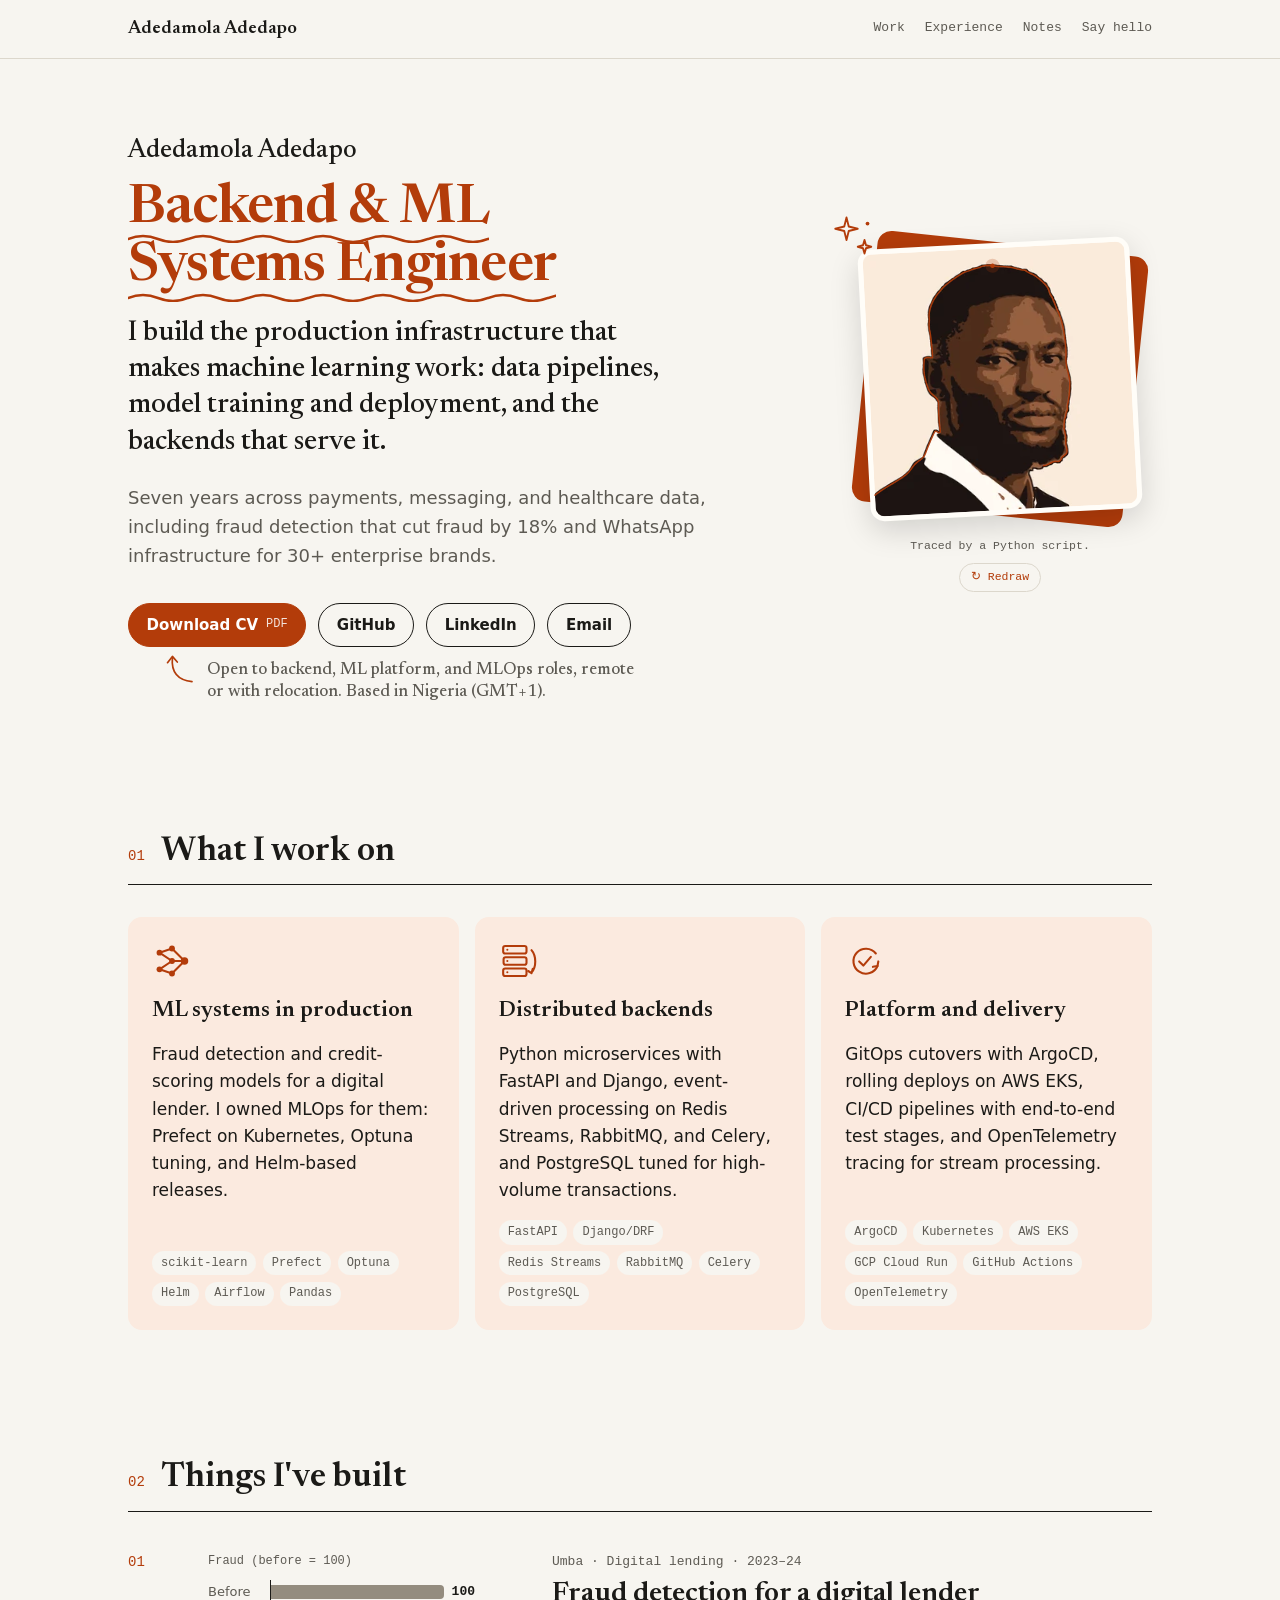
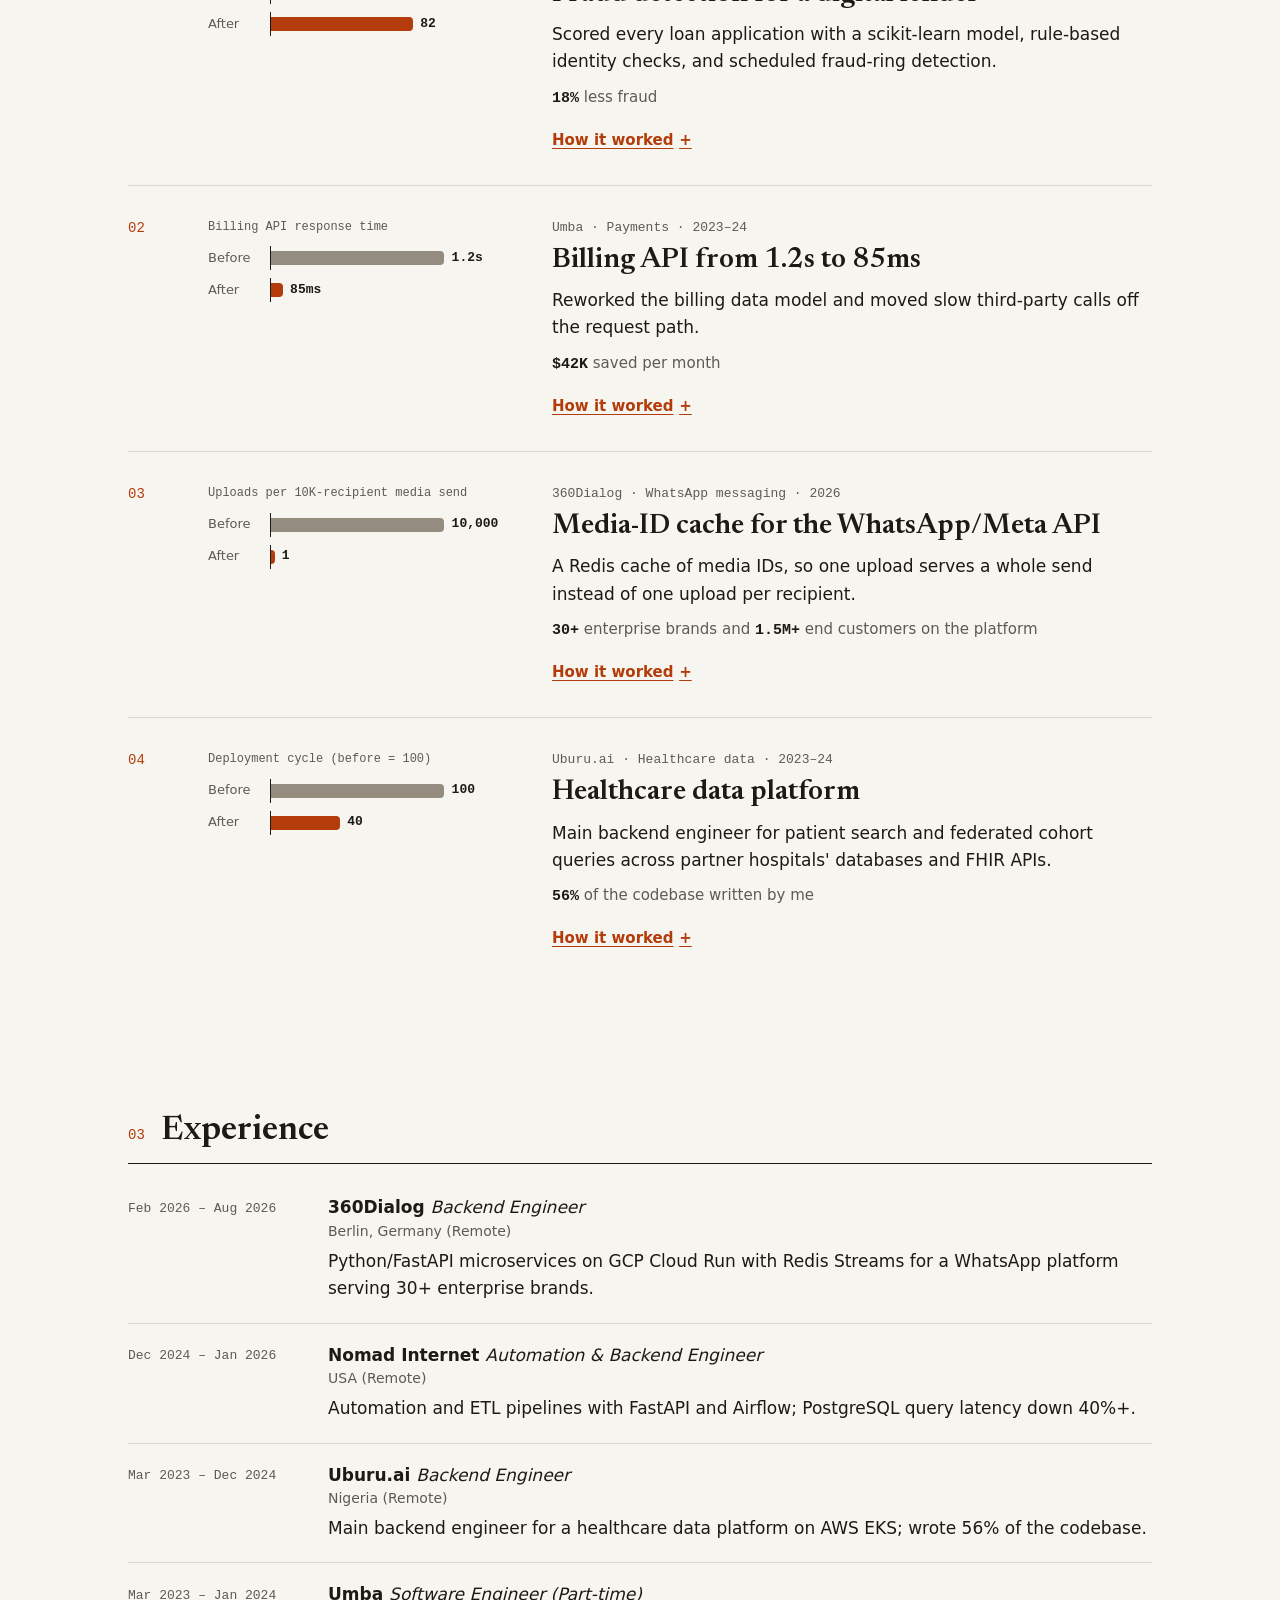
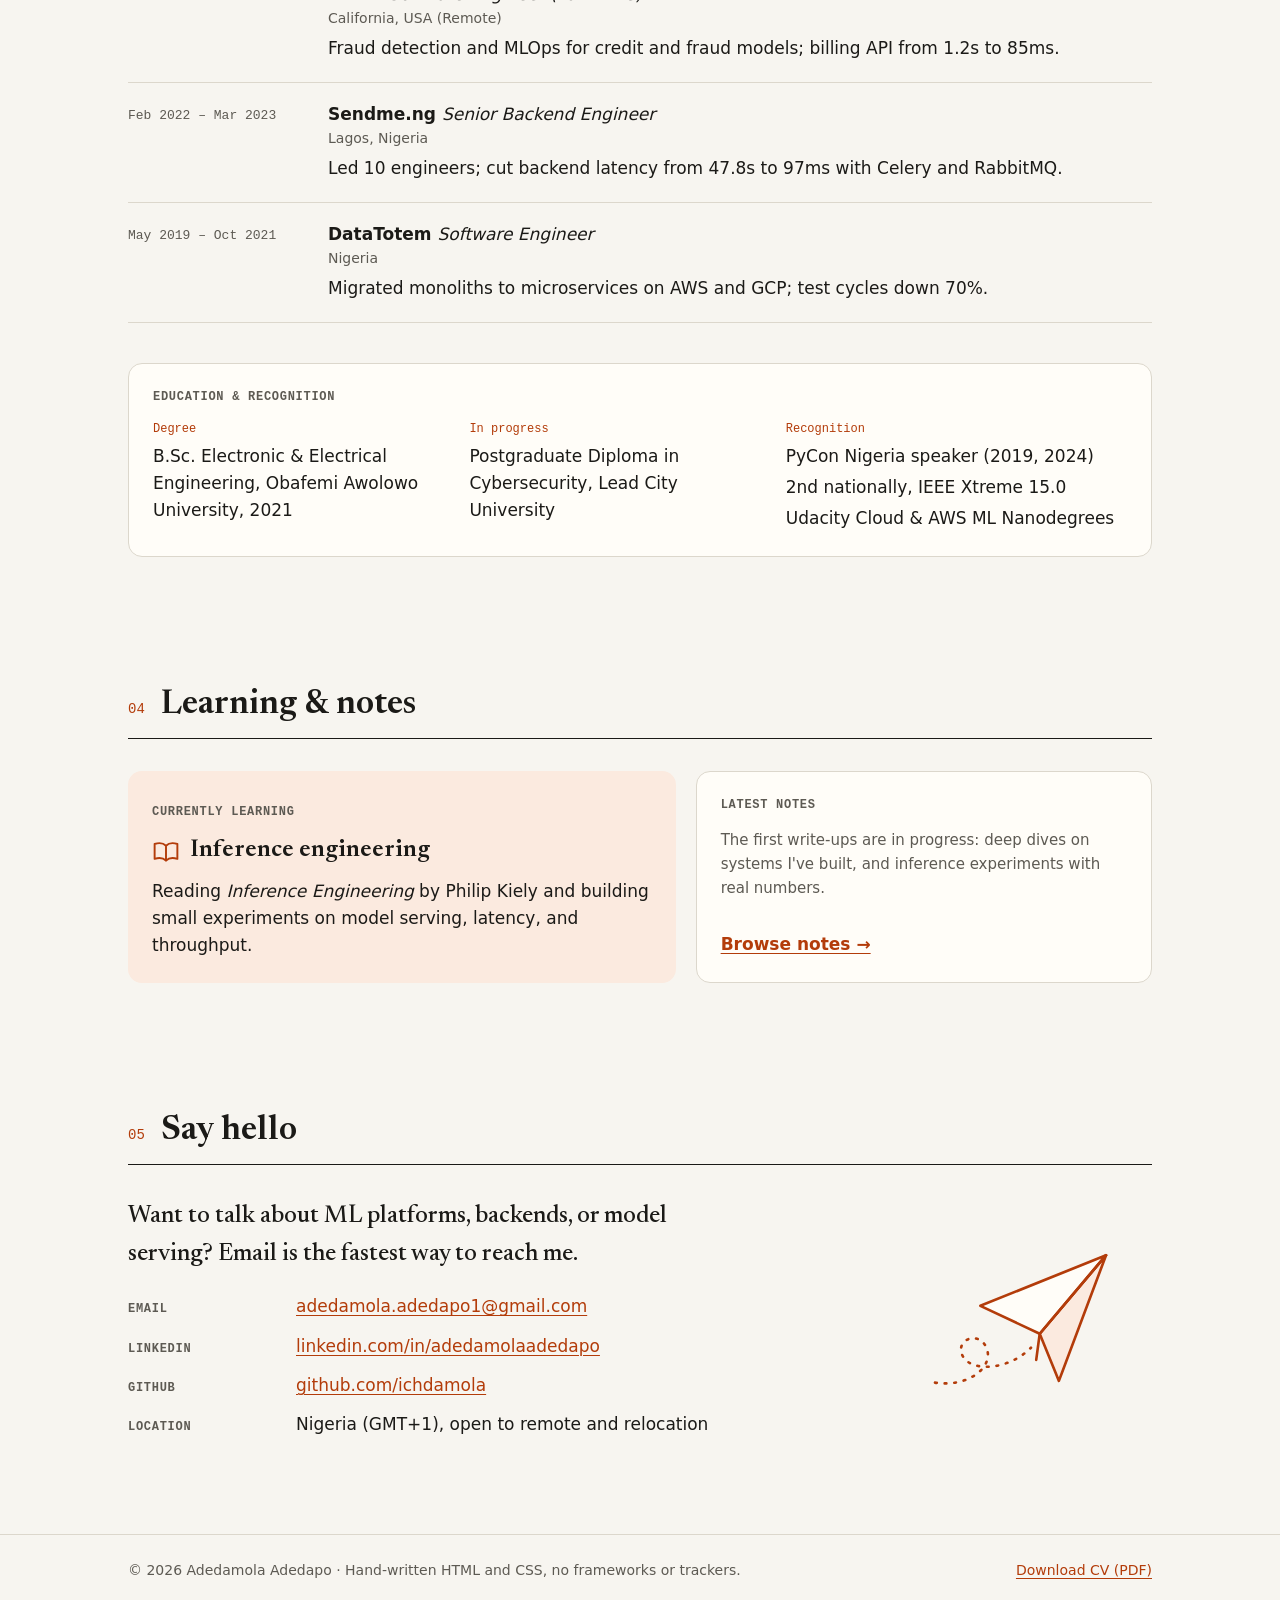
==== commit 31d4c265: "Redesign the mobile layout - Single-row header on phones; the homepage drops the duplicate name - Po" ====
--- a/index.html
+++ b/index.html
@@ -36,7 +36,7 @@
 
   <link rel="preload" href="assets/fonts/newsreader-latin.woff2" as="font" type="font/woff2" crossorigin>
   <!-- Bump ?v= whenever styles.css changes so browsers fetch the new file instead of a cached one. -->
-  <link rel="stylesheet" href="styles.css?v=2026-10-01i">
+  <link rel="stylesheet" href="styles.css?v=2026-10-01k">
 
   <script type="application/ld+json">
   {
@@ -61,7 +61,7 @@
   }
   </script>
 </head>
-<body>
+<body class="home">
   <a class="skip-link" href="#main">Skip to content</a>
 
   <header class="site-header">
@@ -116,32 +116,35 @@
         <h2 id="build-title">What I work on</h2>
       </header>
 
-      <ul class="cards">
-        <li class="card">
-          <svg class="doodle" aria-hidden="true" focusable="false" viewBox="0 0 48 48" fill="none" stroke="currentColor" stroke-width="2.5" stroke-linecap="round" stroke-linejoin="round"><path d="M9 14 L24 9 M9 14 L24 24 M9 34 L24 24 M9 34 L24 39 M24 9 L39 24 M24 24 L39 24 M24 39 L39 24"/><g fill="currentColor" stroke="none"><circle cx="9" cy="14" r="3.5"/><circle cx="9" cy="34" r="3.5"/><circle cx="24" cy="9" r="3.5"/><circle cx="24" cy="24" r="3.5"/><circle cx="24" cy="39" r="3.5"/><circle cx="39" cy="24" r="4.5"/></g></svg>
-          <h3>ML systems in production</h3>
-          <p>Fraud detection and credit-scoring models for a digital lender. I owned MLOps for them: Prefect on Kubernetes, Optuna tuning, and Helm-based releases.</p>
-          <ul class="tags" aria-label="Tools">
-            <li>scikit-learn</li><li>Prefect</li><li>Optuna</li><li>Helm</li><li>Airflow</li><li>Pandas</li>
-          </ul>
-        </li>
-        <li class="card">
-          <svg class="doodle" aria-hidden="true" focusable="false" viewBox="0 0 48 48" fill="none" stroke="currentColor" stroke-width="2.5" stroke-linecap="round" stroke-linejoin="round"><rect x="5" y="6" width="28" height="9" rx="2.5"/><rect x="5.5" y="19.5" width="27.5" height="9" rx="2.5"/><rect x="5" y="33" width="28" height="9" rx="2.5"/><path d="M10 10.5 h.01 M10 24 h.01 M10 37.5 h.01"/><path d="M39 11 C45 18 45 31 39 38 M35 36 L39 38.5 L40.5 33.5"/></svg>
-          <h3>Distributed backends</h3>
-          <p>Python microservices with FastAPI and Django, event-driven processing on Redis Streams, RabbitMQ, and Celery, and PostgreSQL tuned for high-volume transactions.</p>
-          <ul class="tags" aria-label="Tools">
-            <li>FastAPI</li><li>Django/DRF</li><li>Redis Streams</li><li>RabbitMQ</li><li>Celery</li><li>PostgreSQL</li>
-          </ul>
-        </li>
-        <li class="card">
-          <svg class="doodle" aria-hidden="true" focusable="false" viewBox="0 0 48 48" fill="none" stroke="currentColor" stroke-width="2.5" stroke-linecap="round" stroke-linejoin="round"><path d="M37 15 A15 15 0 1 0 39 30"/><path d="M33.5 31 L39 30 L40 24.5"/><path d="M17 24.5 L22 29.5 L31 19"/></svg>
-          <h3>Platform and delivery</h3>
-          <p>GitOps cutovers with ArgoCD, rolling deploys on AWS EKS, CI/CD pipelines with end-to-end test stages, and OpenTelemetry tracing for stream processing.</p>
-          <ul class="tags" aria-label="Tools">
-            <li>ArgoCD</li><li>Kubernetes</li><li>AWS EKS</li><li>GCP Cloud Run</li><li>GitHub Actions</li><li>OpenTelemetry</li>
-          </ul>
-        </li>
-      </ul>
+      <p class="swipe-hint" aria-hidden="true">Swipe for more →</p>
+      <div class="cards-scroll" role="region" aria-label="What I work on" tabindex="0">
+        <ul class="cards">
+          <li class="card">
+            <svg class="doodle" aria-hidden="true" focusable="false" viewBox="0 0 48 48" fill="none" stroke="currentColor" stroke-width="2.5" stroke-linecap="round" stroke-linejoin="round"><path d="M9 14 L24 9 M9 14 L24 24 M9 34 L24 24 M9 34 L24 39 M24 9 L39 24 M24 24 L39 24 M24 39 L39 24"/><g fill="currentColor" stroke="none"><circle cx="9" cy="14" r="3.5"/><circle cx="9" cy="34" r="3.5"/><circle cx="24" cy="9" r="3.5"/><circle cx="24" cy="24" r="3.5"/><circle cx="24" cy="39" r="3.5"/><circle cx="39" cy="24" r="4.5"/></g></svg>
+            <h3>ML systems in production</h3>
+            <p>Fraud detection and credit-scoring models for a digital lender. I owned MLOps for them: Prefect on Kubernetes, Optuna tuning, and Helm-based releases.</p>
+            <ul class="tags" aria-label="Tools">
+              <li>scikit-learn</li><li>Prefect</li><li>Optuna</li><li>Helm</li><li>Airflow</li><li>Pandas</li>
+            </ul>
+          </li>
+          <li class="card">
+            <svg class="doodle" aria-hidden="true" focusable="false" viewBox="0 0 48 48" fill="none" stroke="currentColor" stroke-width="2.5" stroke-linecap="round" stroke-linejoin="round"><rect x="5" y="6" width="28" height="9" rx="2.5"/><rect x="5.5" y="19.5" width="27.5" height="9" rx="2.5"/><rect x="5" y="33" width="28" height="9" rx="2.5"/><path d="M10 10.5 h.01 M10 24 h.01 M10 37.5 h.01"/><path d="M39 11 C45 18 45 31 39 38 M35 36 L39 38.5 L40.5 33.5"/></svg>
+            <h3>Distributed backends</h3>
+            <p>Python microservices with FastAPI and Django, event-driven processing on Redis Streams, RabbitMQ, and Celery, and PostgreSQL tuned for high-volume transactions.</p>
+            <ul class="tags" aria-label="Tools">
+              <li>FastAPI</li><li>Django/DRF</li><li>Redis Streams</li><li>RabbitMQ</li><li>Celery</li><li>PostgreSQL</li>
+            </ul>
+          </li>
+          <li class="card">
+            <svg class="doodle" aria-hidden="true" focusable="false" viewBox="0 0 48 48" fill="none" stroke="currentColor" stroke-width="2.5" stroke-linecap="round" stroke-linejoin="round"><path d="M37 15 A15 15 0 1 0 39 30"/><path d="M33.5 31 L39 30 L40 24.5"/><path d="M17 24.5 L22 29.5 L31 19"/></svg>
+            <h3>Platform and delivery</h3>
+            <p>GitOps cutovers with ArgoCD, rolling deploys on AWS EKS, CI/CD pipelines with end-to-end test stages, and OpenTelemetry tracing for stream processing.</p>
+            <ul class="tags" aria-label="Tools">
+              <li>ArgoCD</li><li>Kubernetes</li><li>AWS EKS</li><li>GCP Cloud Run</li><li>GitHub Actions</li><li>OpenTelemetry</li>
+            </ul>
+          </li>
+        </ul>
+      </div>
     </section>
 
     <!-- Selected work -->
--- a/styles.css
+++ b/styles.css
@@ -125,6 +125,9 @@
   padding-block: 0.75rem;
 }
 
+.home .wordmark { display: none; }
+.home .header-inner { justify-content: center; }
+
 .wordmark {
   color: var(--text);
   font-family: var(--serif);
@@ -157,7 +160,10 @@
 
 .hero-photo {
   position: relative;
-  width: 9.5rem;
+  display: grid;
+  grid-template-columns: 9.5rem 1fr;
+  align-items: center;
+  gap: 1.75rem;
   margin-left: 1.75rem;
 }
 .frame { position: relative; }
@@ -222,16 +228,16 @@
 .hero-photo:hover .packets { opacity: 1; }
 
 .plot-caption {
-  display: none;
-  margin-top: 1.4rem;
   font-family: var(--mono);
   font-size: 0.72rem;
   line-height: 1.5;
-  text-align: center;
-  color: var(--muted);
+  color: var(--muted);
+}
+.plot-caption span {
+  display: block;
+  margin-bottom: 0.5rem;
 }
 .redraw {
-  margin-left: 0.25rem;
   padding: 0.3rem 0.7rem;
   border: 1px solid var(--rule);
   border-radius: 999px;
@@ -398,10 +404,29 @@
 }
 
 /* What I build */
+.swipe-hint {
+  margin: -1rem 0 0.75rem;
+  font-family: var(--mono);
+  font-size: 0.75rem;
+  text-align: right;
+  color: var(--muted);
+}
+.cards-scroll {
+  margin-inline: calc(-1 * var(--gutter));
+  padding: 0.25rem var(--gutter) 0.75rem;
+  overflow-x: auto;
+  scroll-snap-type: x mandatory;
+  scroll-padding-inline: var(--gutter);
+  scrollbar-width: none;
+}
+.cards-scroll::-webkit-scrollbar { display: none; }
 .cards {
   display: grid;
+  grid-auto-flow: column;
+  grid-auto-columns: min(84%, 22rem);
   gap: 1rem;
 }
+.card { scroll-snap-align: start; }
 
 .card {
   display: flex;
@@ -443,11 +468,19 @@
 }
 .case:first-child > article { border-top: 0; padding-top: 0.5rem; }
 
+.case > article { position: relative; }
 .case-num {
-  font-family: var(--mono);
-  font-size: 0.875rem;
-  color: var(--accent);
-}
+  position: absolute;
+  top: 1.6rem;
+  right: 0;
+  font-family: var(--mono);
+  font-size: 2.25rem;
+  font-weight: 600;
+  line-height: 1;
+  color: var(--accent);
+  opacity: 0.75;
+}
+.case:first-child .case-num { top: 0; }
 
 .case-meta {
   font-family: var(--mono);
@@ -557,7 +590,23 @@
 /* Experience */
 .timeline {
   display: grid;
-}
+  margin-left: 0.4rem;
+  padding-left: 1.4rem;
+  border-left: 2px solid var(--rule);
+}
+.timeline > li { position: relative; }
+.timeline > li::before {
+  content: "";
+  position: absolute;
+  top: 1.45rem;
+  left: calc(-1.4rem - 7px);
+  width: 12px;
+  height: 12px;
+  border: 2px solid var(--accent);
+  border-radius: 50%;
+  background: var(--bg);
+}
+.timeline > li:first-child::before { top: 0.2rem; }
 .timeline > li {
   display: grid;
   gap: 0.25rem;
@@ -1005,6 +1054,12 @@
   .contact { grid-template-columns: 1fr auto; }
   .plane { display: block; margin-right: 2rem; }
   .site-header { position: sticky; }
+  .home .wordmark { display: inline; }
+  .home .header-inner { justify-content: space-between; }
+  .hero-photo { display: block; }
+  .plot-caption { margin-top: 1.4rem; text-align: center; }
+  .timeline { margin-left: 0; padding-left: 0; border-left: 0; }
+  .timeline > li::before { display: none; }
   .hire-arrow { display: block; }
   .edu-grid { grid-template-columns: 1fr 1fr 1.2fr; gap: 2rem; }
   .page-doodle { display: block; }
@@ -1019,13 +1074,21 @@
 }
 
 @media (min-width: 60rem) {
-  .cards { grid-template-columns: repeat(3, 1fr); }
+  .cards { grid-auto-flow: row; grid-template-columns: repeat(3, 1fr); }
+  .cards-scroll { margin-inline: 0; padding: 0; overflow: visible; }
+  .swipe-hint { display: none; }
   .case > article {
     grid-template-columns: 2.5rem minmax(0, 19rem) minmax(0, 1fr);
     gap: 2.5rem;
     align-items: start;
   }
-  .case-num { padding-top: 0.2rem; }
+  .case-num {
+    position: static;
+    padding-top: 0.2rem;
+    font-size: 0.875rem;
+    font-weight: 400;
+    opacity: 1;
+  }
   .learn-grid { grid-template-columns: 1.2fr 1fr; }
   .section { padding-block: 4rem; }
 }
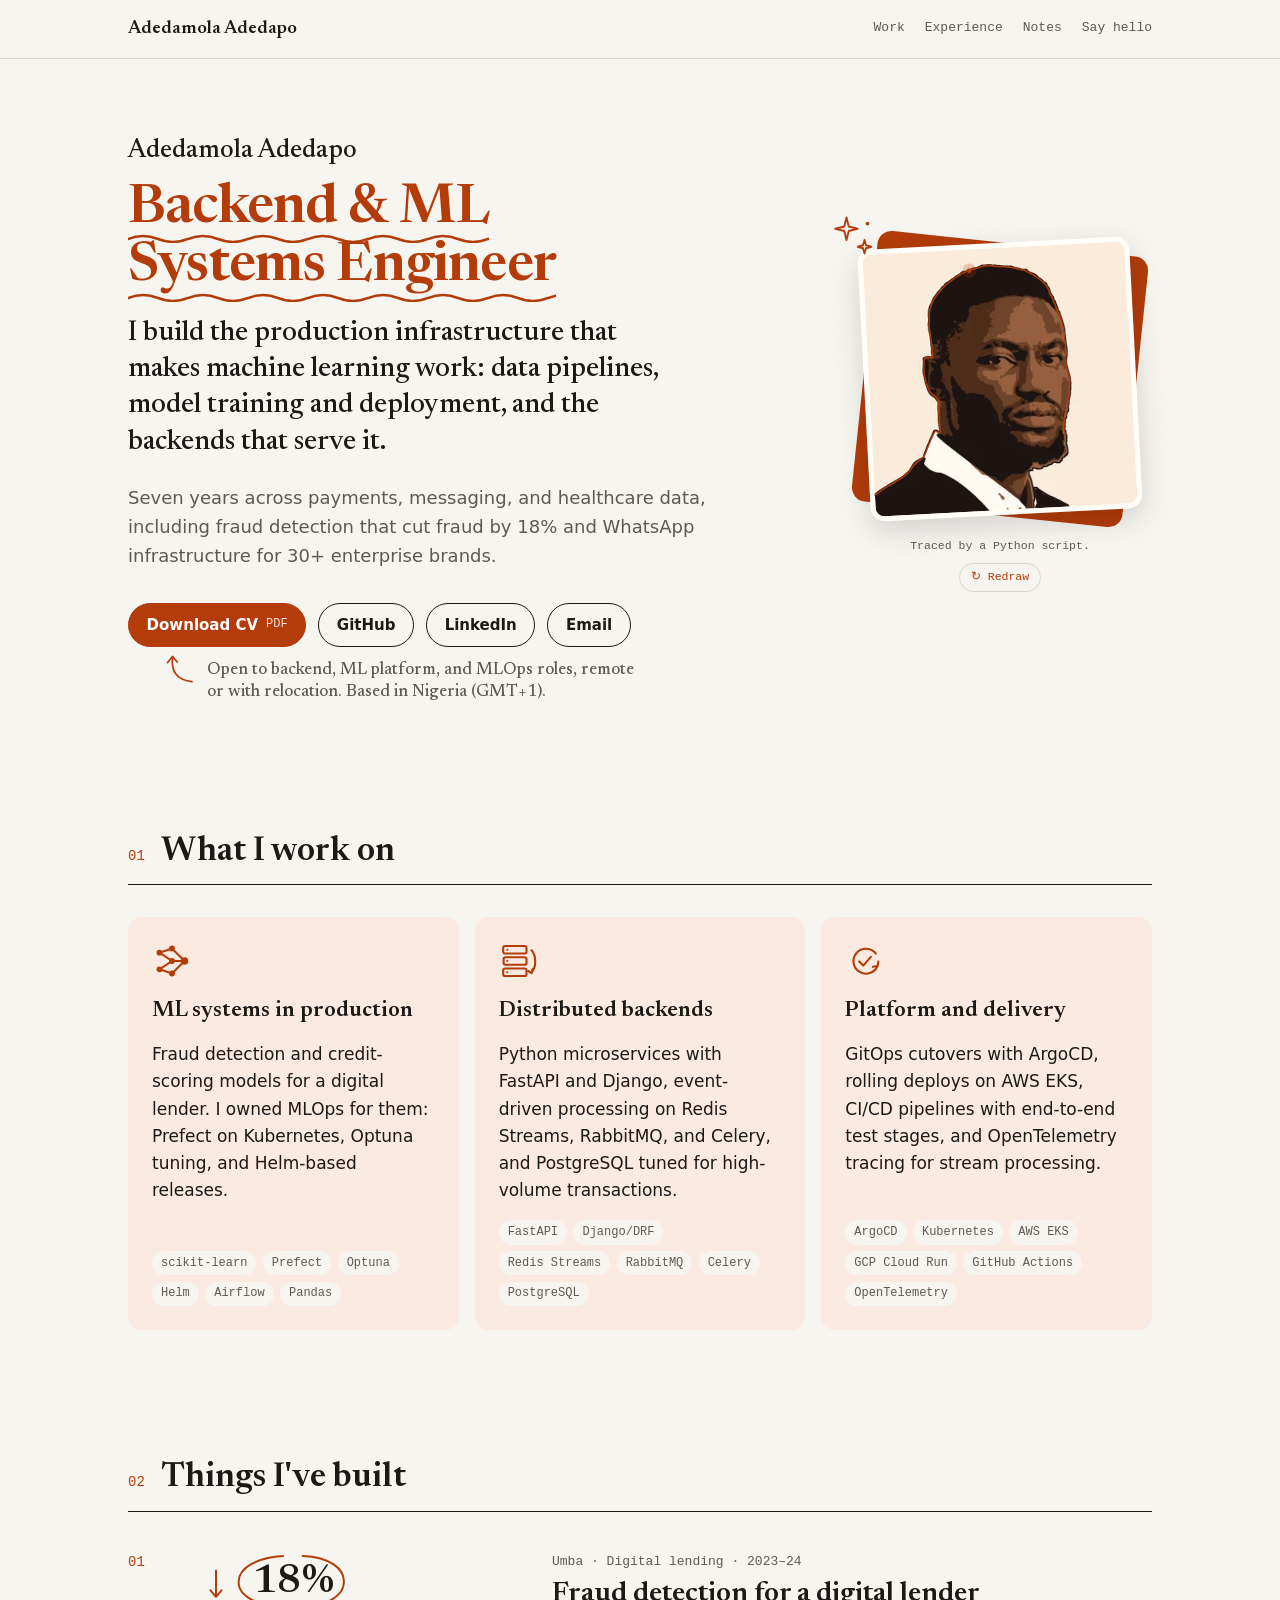
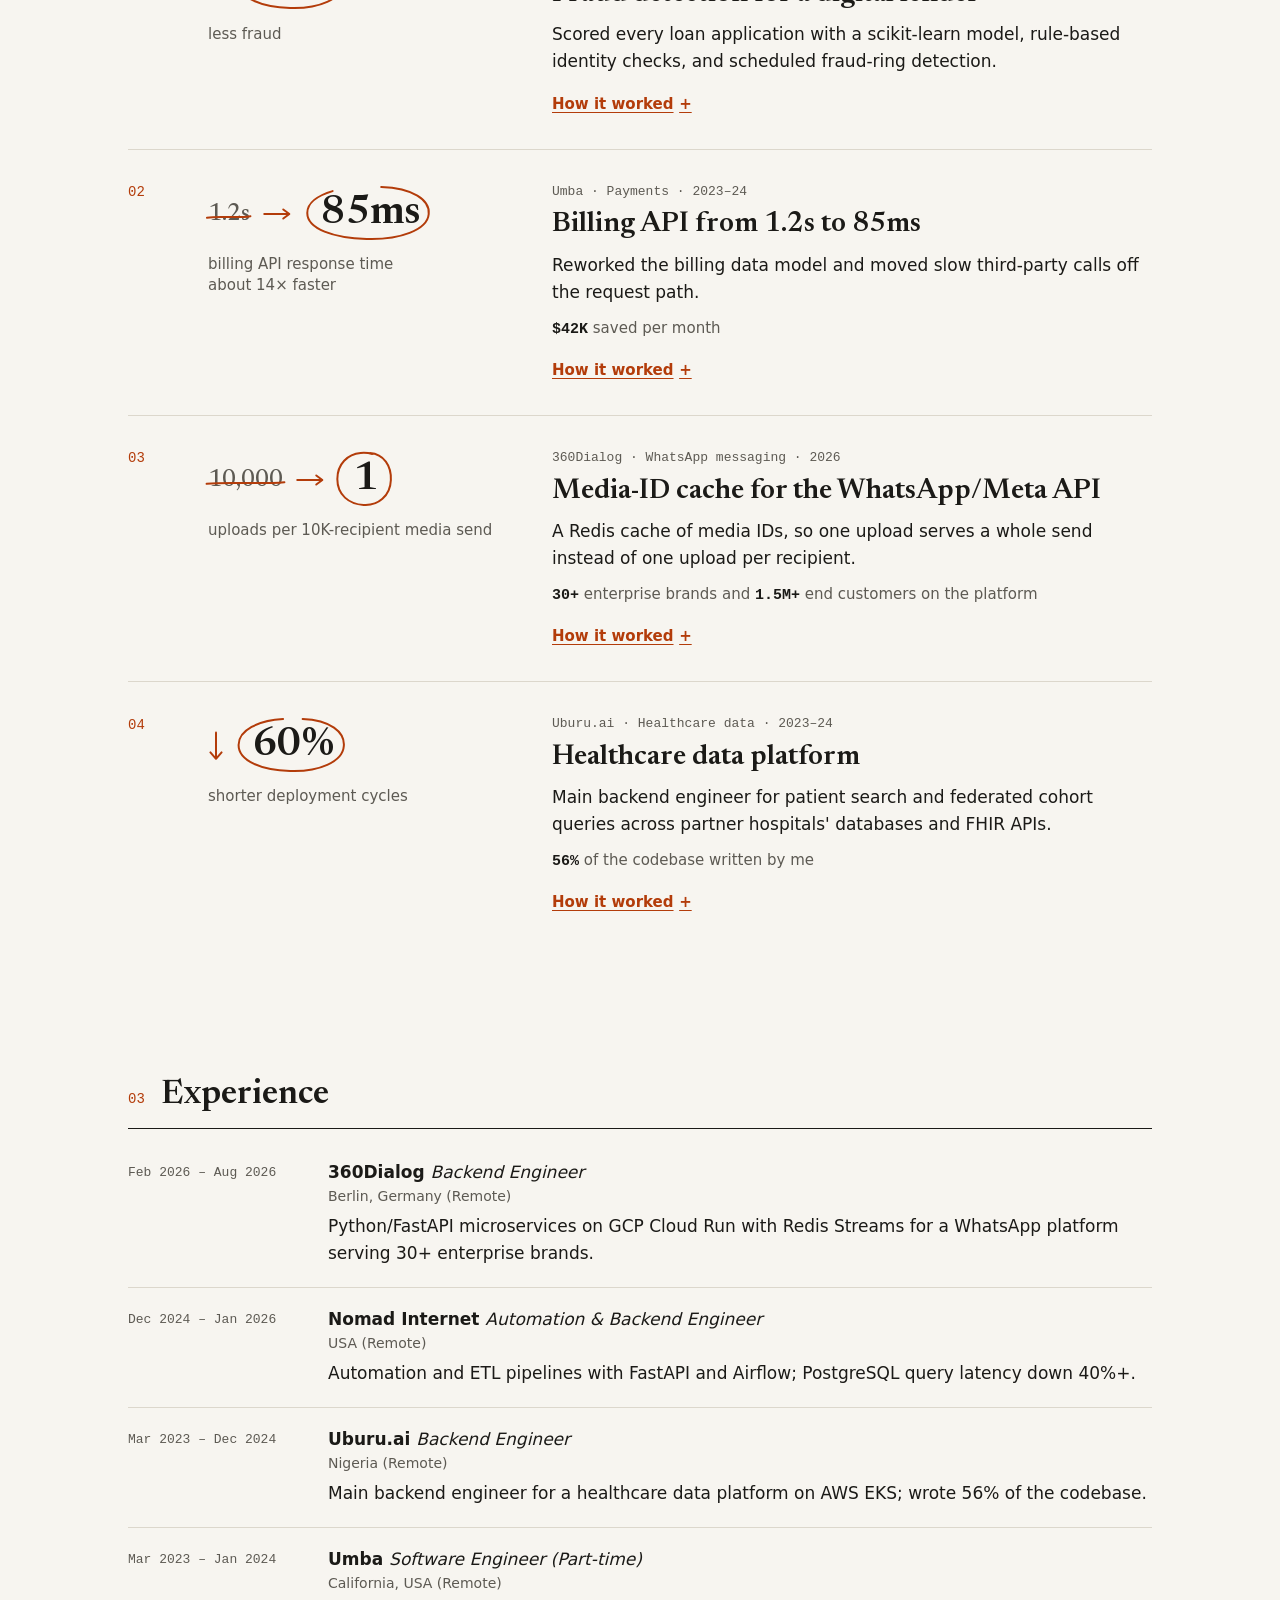
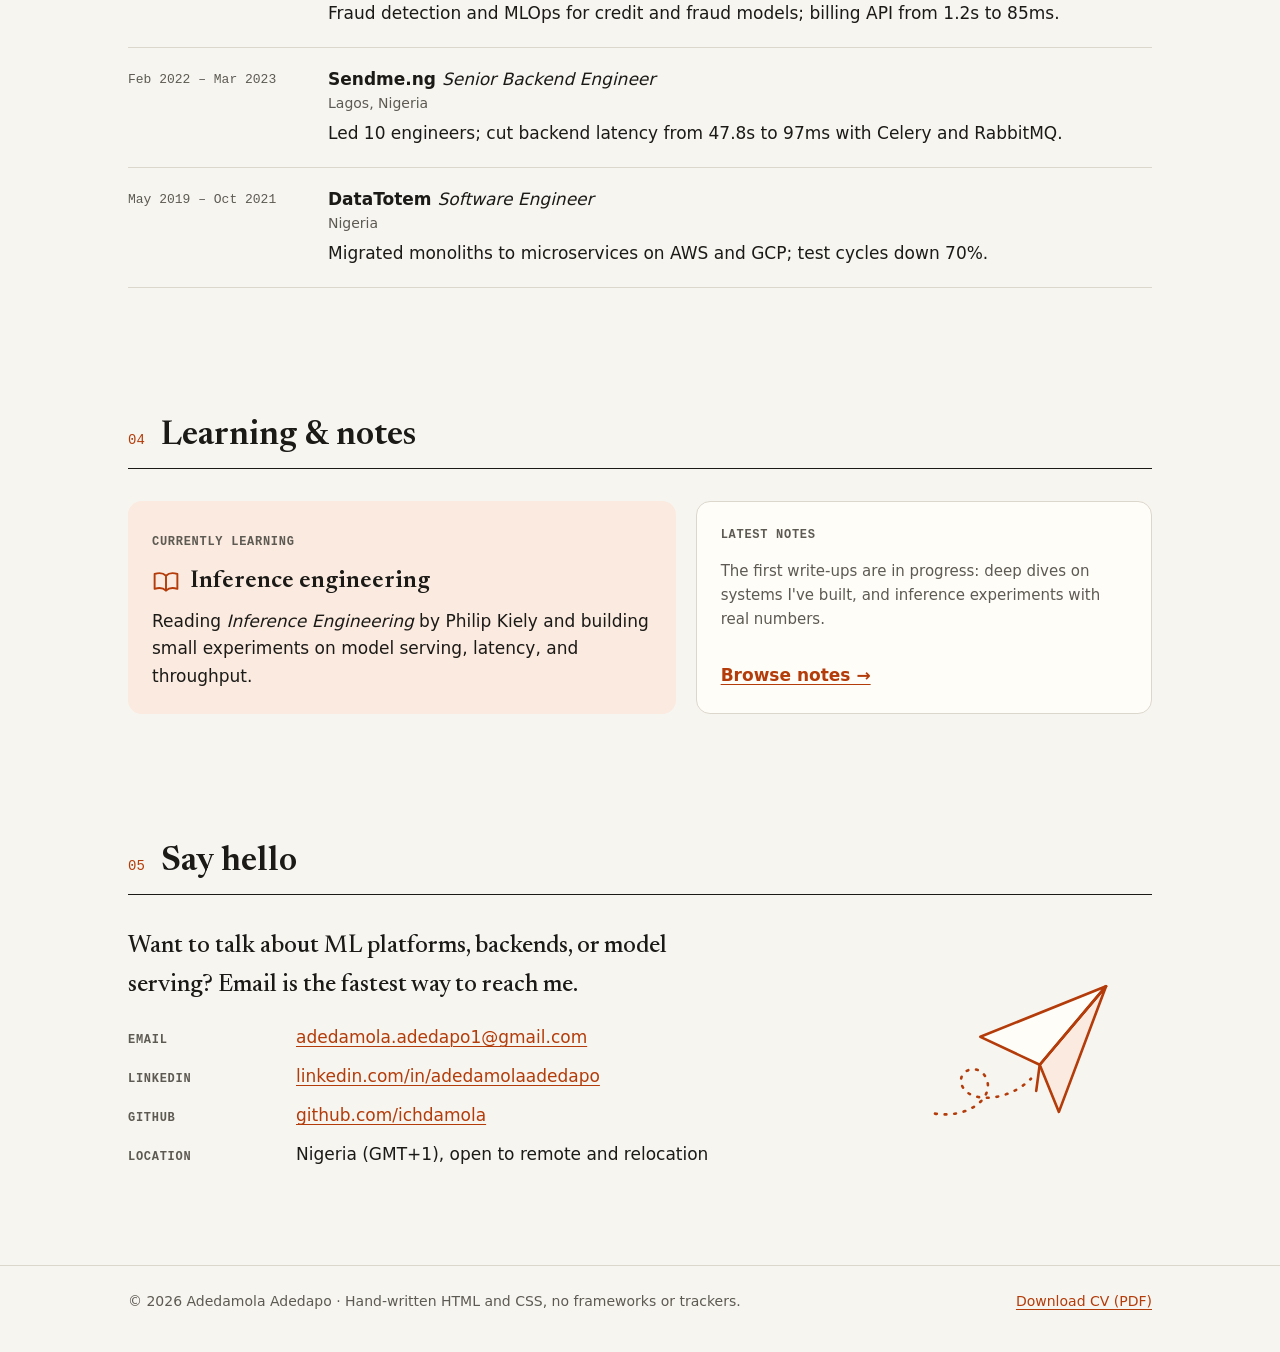
==== commit 68bd7c0a: "update the things ive built section, for better accuracy and  clarify" ====
--- a/index.html
+++ b/index.html
@@ -36,7 +36,7 @@
 
   <link rel="preload" href="assets/fonts/newsreader-latin.woff2" as="font" type="font/woff2" crossorigin>
   <!-- Bump ?v= whenever styles.css changes so browsers fetch the new file instead of a cached one. -->
-  <link rel="stylesheet" href="styles.css?v=2026-10-01k">
+  <link rel="stylesheet" href="styles.css?v=2026-10-01q">
 
   <script type="application/ld+json">
   {
@@ -158,16 +158,14 @@
         <li class="case">
           <article aria-labelledby="case-fraud">
           <span class="case-num" aria-hidden="true">01</span>
-          <div class="chart" role="img" aria-label="Fraud fell from an index of 100 to 82, an 18% reduction">
-            <p class="chart-title">Fraud (before = 100)</p>
-            <div class="chart-row" title="Before: 100"><span class="chart-key">Before</span><span class="chart-track"><span class="chart-bar" style="--w: 100%"></span><span class="chart-val">100</span></span></div>
-            <div class="chart-row" title="After: 82"><span class="chart-key">After</span><span class="chart-track"><span class="chart-bar is-after" style="--w: 82%"></span><span class="chart-val">82</span></span></div>
+          <div class="mark" role="img" aria-label="18% less fraud">
+            <p class="mark-row"><svg class="pen pen-down" viewBox="0 0 20 40" aria-hidden="true" focusable="false" fill="none" stroke="currentColor" stroke-linecap="round" stroke-linejoin="round"><path pathLength="1" d="M10 3 V35"/><path pathLength="1" d="M3 28 L10 36 L17 28"/></svg><span class="mark-after">18%<svg class="pen pen-ring" viewBox="0 0 100 60" preserveAspectRatio="none" aria-hidden="true" focusable="false" fill="none" stroke="currentColor" stroke-linecap="round" stroke-linejoin="round"><path pathLength="1" d="M60 4 C84 5 97 17 96 31 C95 47 74 57 49 56 C24 55 4 46 4 30 C4 15 22 5 44 4 C52 3.6 58 4 64 5"/></svg></span></p>
+            <p class="mark-label">less fraud</p>
           </div>
           <div class="case-body">
             <p class="case-meta">Umba · Digital lending · 2023–24</p>
             <h3 id="case-fraud">Fraud detection for a digital lender</h3>
             <p class="case-summary">Scored every loan application with a scikit-learn model, rule-based identity checks, and scheduled fraud-ring detection.</p>
-            <p class="case-stat"><span class="stat-value">18%</span> less fraud</p>
             <details class="case-details">
               <summary>How it worked</summary>
               <dl class="spec">
@@ -184,10 +182,9 @@
         <li class="case">
           <article aria-labelledby="case-billing">
           <span class="case-num" aria-hidden="true">02</span>
-          <div class="chart" role="img" aria-label="Billing API response time fell from 1.2 seconds to 85 milliseconds">
-            <p class="chart-title">Billing API response time</p>
-            <div class="chart-row" title="Before: 1.2s"><span class="chart-key">Before</span><span class="chart-track"><span class="chart-bar" style="--w: 100%"></span><span class="chart-val">1.2s</span></span></div>
-            <div class="chart-row" title="After: 85ms"><span class="chart-key">After</span><span class="chart-track"><span class="chart-bar is-after" style="--w: 7.1%"></span><span class="chart-val">85ms</span></span></div>
+          <div class="mark" role="img" aria-label="Billing API response time went from 1.2 seconds to 85 milliseconds, about 14 times faster">
+            <p class="mark-row"><span class="mark-before">1.2s<svg class="pen pen-strike" viewBox="0 0 100 10" preserveAspectRatio="none" aria-hidden="true" focusable="false" fill="none" stroke="currentColor" stroke-linecap="round" stroke-linejoin="round"><path pathLength="1" d="M2 6 C30 3 66 7 98 4"/></svg></span><svg class="pen pen-arrow" viewBox="0 0 40 20" aria-hidden="true" focusable="false" fill="none" stroke="currentColor" stroke-linecap="round" stroke-linejoin="round"><path pathLength="1" d="M3 10 H35"/><path pathLength="1" d="M28 4 L36 10 L28 16"/></svg><span class="mark-after">85ms<svg class="pen pen-ring" viewBox="0 0 100 60" preserveAspectRatio="none" aria-hidden="true" focusable="false" fill="none" stroke="currentColor" stroke-linecap="round" stroke-linejoin="round"><path pathLength="1" d="M60 4 C84 5 97 17 96 31 C95 47 74 57 49 56 C24 55 4 46 4 30 C4 15 22 5 44 4 C52 3.6 58 4 64 5"/></svg></span></p>
+            <p class="mark-label">billing API response time<br>about 14× faster</p>
           </div>
           <div class="case-body">
             <p class="case-meta">Umba · Payments · 2023–24</p>
@@ -208,10 +205,9 @@
         <li class="case">
           <article aria-labelledby="case-media">
           <span class="case-num" aria-hidden="true">03</span>
-          <div class="chart" role="img" aria-label="Uploads for a 10,000-recipient media send fell from 10,000 to 1">
-            <p class="chart-title">Uploads per 10K-recipient media send</p>
-            <div class="chart-row" title="Before: 10,000"><span class="chart-key">Before</span><span class="chart-track"><span class="chart-bar" style="--w: 100%"></span><span class="chart-val">10,000</span></span></div>
-            <div class="chart-row" title="After: 1"><span class="chart-key">After</span><span class="chart-track"><span class="chart-bar is-after" style="--w: 0.01%"></span><span class="chart-val">1</span></span></div>
+          <div class="mark" role="img" aria-label="Uploads for a 10,000-recipient media send went from 10,000 to 1">
+            <p class="mark-row"><span class="mark-before">10,000<svg class="pen pen-strike" viewBox="0 0 100 10" preserveAspectRatio="none" aria-hidden="true" focusable="false" fill="none" stroke="currentColor" stroke-linecap="round" stroke-linejoin="round"><path pathLength="1" d="M2 6 C30 3 66 7 98 4"/></svg></span><svg class="pen pen-arrow" viewBox="0 0 40 20" aria-hidden="true" focusable="false" fill="none" stroke="currentColor" stroke-linecap="round" stroke-linejoin="round"><path pathLength="1" d="M3 10 H35"/><path pathLength="1" d="M28 4 L36 10 L28 16"/></svg><span class="mark-after">1<svg class="pen pen-ring" viewBox="0 0 100 60" preserveAspectRatio="none" aria-hidden="true" focusable="false" fill="none" stroke="currentColor" stroke-linecap="round" stroke-linejoin="round"><path pathLength="1" d="M60 4 C84 5 97 17 96 31 C95 47 74 57 49 56 C24 55 4 46 4 30 C4 15 22 5 44 4 C52 3.6 58 4 64 5"/></svg></span></p>
+            <p class="mark-label">uploads per 10K-recipient media send</p>
           </div>
           <div class="case-body">
             <p class="case-meta">360Dialog · WhatsApp messaging · 2026</p>
@@ -234,10 +230,9 @@
         <li class="case">
           <article aria-labelledby="case-uburu">
           <span class="case-num" aria-hidden="true">04</span>
-          <div class="chart" role="img" aria-label="Deployment cycle time fell from an index of 100 to 40, 60% shorter">
-            <p class="chart-title">Deployment cycle (before = 100)</p>
-            <div class="chart-row" title="Before: 100"><span class="chart-key">Before</span><span class="chart-track"><span class="chart-bar" style="--w: 100%"></span><span class="chart-val">100</span></span></div>
-            <div class="chart-row" title="After: 40"><span class="chart-key">After</span><span class="chart-track"><span class="chart-bar is-after" style="--w: 40%"></span><span class="chart-val">40</span></span></div>
+          <div class="mark" role="img" aria-label="60% shorter deployment cycles">
+            <p class="mark-row"><svg class="pen pen-down" viewBox="0 0 20 40" aria-hidden="true" focusable="false" fill="none" stroke="currentColor" stroke-linecap="round" stroke-linejoin="round"><path pathLength="1" d="M10 3 V35"/><path pathLength="1" d="M3 28 L10 36 L17 28"/></svg><span class="mark-after">60%<svg class="pen pen-ring" viewBox="0 0 100 60" preserveAspectRatio="none" aria-hidden="true" focusable="false" fill="none" stroke="currentColor" stroke-linecap="round" stroke-linejoin="round"><path pathLength="1" d="M60 4 C84 5 97 17 96 31 C95 47 74 57 49 56 C24 55 4 46 4 30 C4 15 22 5 44 4 C52 3.6 58 4 64 5"/></svg></span></p>
+            <p class="mark-label">shorter deployment cycles</p>
           </div>
           <div class="case-body">
             <p class="case-meta">Uburu.ai · Healthcare data · 2023–24</p>
@@ -316,14 +311,6 @@
         </li>
       </ol>
 
-      <div class="edu">
-        <h3>Education &amp; recognition</h3>
-        <dl class="edu-grid">
-          <div><dt>Degree</dt><dd>B.Sc. Electronic &amp; Electrical Engineering, Obafemi Awolowo University, 2021</dd></div>
-          <div><dt>In progress</dt><dd>Postgraduate Diploma in Cybersecurity, Lead City University</dd></div>
-          <div><dt>Recognition</dt><dd><ul><li>PyCon Nigeria speaker (2019, 2024)</li><li>2nd nationally, IEEE Xtreme 15.0</li><li>Udacity Cloud &amp; AWS ML Nanodegrees</li></ul></dd></div>
-        </dl>
-      </div>
     </section>
 
     <!-- Learning & notes -->
@@ -396,6 +383,17 @@
     </div>
   </footer>
   <script>
+    // Pen marks on the results draw in as they scroll into view. Without JS they are simply shown.
+    (() => {
+      if (!('IntersectionObserver' in window) || matchMedia('(prefers-reduced-motion: reduce)').matches) return;
+      const marks = document.querySelectorAll('.mark');
+      marks.forEach(m => m.classList.add('is-pending'));
+      const io = new IntersectionObserver(entries => entries.forEach(e => {
+        if (e.isIntersecting) { e.target.classList.remove('is-pending'); io.unobserve(e.target); }
+      }), { threshold: 0.6 });
+      marks.forEach(m => io.observe(m));
+    })();
+
     // Replays the SVG line drawing on the portrait. The page works without this.
     (() => {
       const svg = document.querySelector('.scribble');
--- a/styles.css
+++ b/styles.css
@@ -18,7 +18,6 @@
   --rule: #dcd7cc;
   --accent: #b33c0a;
   --accent-soft: #fbeadf;
-  --bar-muted: #948c7f;
   --squiggle: url("data:image/svg+xml,%3Csvg xmlns='http://www.w3.org/2000/svg' viewBox='0 0 60 10'%3E%3Cpath d='M0 6 Q15 0 30 6 T60 6' fill='none' stroke='%23b33c0a' stroke-width='2.5' stroke-linecap='round'/%3E%3C/svg%3E");
   --on-accent: #ffffff;
   --focus: #1f5fd1;
@@ -42,7 +41,6 @@
     --rule: #34332f;
     --accent: #ff8a4c;
     --accent-soft: #2b1e17;
-    --bar-muted: #77726a;
     --squiggle: url("data:image/svg+xml,%3Csvg xmlns='http://www.w3.org/2000/svg' viewBox='0 0 60 10'%3E%3Cpath d='M0 6 Q15 0 30 6 T60 6' fill='none' stroke='%23ff8a4c' stroke-width='2.5' stroke-linecap='round'/%3E%3C/svg%3E");
     --on-accent: #141416;
     --focus: #8ab4ff;
@@ -506,48 +504,75 @@
   color: var(--text);
 }
 
-/* Before/after bars: grey = before, accent = after, value at the bar tip */
-.chart { margin: 0; }
-.chart-title {
-  margin-bottom: 0.6rem;
-  font-family: var(--mono);
-  font-size: 0.75rem;
-  color: var(--muted);
-}
-.chart-row {
-  display: grid;
-  grid-template-columns: 3.25rem 1fr;
+/* Results marked up like a printout: old value struck through, new value circled in pen */
+.mark { margin: 0; }
+.mark-row {
+  display: flex;
   align-items: center;
-  gap: 0.6rem;
+  gap: 0.75rem;
+  min-height: 4rem;
+  font-family: var(--serif);
+  font-variant-numeric: lining-nums tabular-nums;
+}
+.mark-before,
+.mark-after {
+  position: relative;
+  display: inline-block;
+  line-height: 1;
+}
+.mark-before {
+  font-size: 1.5rem;
+  font-weight: 500;
+  color: var(--muted);
+}
+.mark-after {
+  padding: 0.6rem 1.05rem 0.65rem;
+  font-size: 2.5rem;
+  font-weight: 600;
+  letter-spacing: -0.01em;
+  color: var(--text);
+}
+.mark-label {
   margin-top: 0.5rem;
-}
-.chart-key {
-  font-size: 0.8125rem;
-  color: var(--muted);
-}
-.chart-track {
-  display: flex;
-  align-items: center;
-  gap: 0.45rem;
-  min-height: 1.5rem;
-  border-left: 1px solid var(--text);
-}
-.chart-bar {
-  flex: none;
-  width: max(4px, calc(var(--w) * 0.72));
-  height: 14px;
-  border-radius: 0 4px 4px 0;
-  background: var(--bar-muted);
-}
-.chart-bar.is-after { background: var(--accent); }
-.chart-val {
-  font-family: var(--mono);
-  font-size: 0.8125rem;
-  font-weight: 600;
-  color: var(--text);
-  font-variant-numeric: tabular-nums;
-  white-space: nowrap;
-}
+  max-width: 19rem;
+  font-size: 0.9375rem;
+  line-height: 1.4;
+  color: var(--muted);
+}
+.pen {
+  color: var(--accent);
+  overflow: visible;
+  pointer-events: none;
+}
+.pen path { stroke-width: 2; vector-effect: non-scaling-stroke; }
+.pen-strike {
+  position: absolute;
+  left: -4%;
+  top: 46%;
+  width: 108%;
+  height: 0.5rem;
+}
+.pen-ring {
+  position: absolute;
+  inset: -0.1rem -0.15rem;
+  width: 100%;
+  height: 100%;
+}
+.pen-arrow { flex: none; width: 1.9rem; height: 1rem; }
+.pen-down { flex: none; width: 1rem; height: 2rem; }
+
+/* draw-in: paths use pathLength="1", so a dash of 1 hides or shows the whole stroke */
+.pen path {
+  stroke-dasharray: 1;
+  stroke-dashoffset: 0;
+  transition: stroke-dashoffset 0.6s cubic-bezier(0.45, 0.05, 0.55, 0.95);
+}
+.mark.is-pending .pen path { stroke-dashoffset: 1; transition: none; }
+.pen-strike path { transition-delay: 0.15s; }
+.pen-arrow path, .pen-down path { transition-delay: 0.6s; }
+.pen-arrow path + path, .pen-down path + path { transition-delay: 0.95s; transition-duration: 0.25s; }
+.pen-ring path { transition-delay: 1.15s; transition-duration: 0.9s; }
+
 .case-details { margin-top: 0.9rem; }
 .case-details summary {
   display: inline-flex;
@@ -633,33 +658,6 @@
 }
 .tl-body p:last-child { margin-top: 0.35rem; }
 
-.edu {
-  margin-top: 2.5rem;
-  padding: 1.5rem;
-  background: var(--surface);
-  border: 1px solid var(--rule);
-  border-radius: var(--radius);
-}
-.edu h3 {
-  margin-bottom: 0.75rem;
-  font-family: var(--mono);
-  font-size: 0.75rem;
-  font-weight: 600;
-  letter-spacing: 0.06em;
-  text-transform: uppercase;
-  color: var(--muted);
-}
-.edu-grid {
-  display: grid;
-  gap: 1.25rem;
-}
-.edu-grid dt {
-  margin-bottom: 0.25rem;
-  font-family: var(--mono);
-  font-size: 0.75rem;
-  color: var(--accent);
-}
-.edu-grid li + li { margin-top: 0.25rem; }
 
 /* Learning */
 .learn-grid {
@@ -1061,7 +1059,6 @@
   .timeline { margin-left: 0; padding-left: 0; border-left: 0; }
   .timeline > li::before { display: none; }
   .hire-arrow { display: block; }
-  .edu-grid { grid-template-columns: 1fr 1fr 1.2fr; gap: 2rem; }
   .page-doodle { display: block; }
   .scribble path { stroke-width: 1.5; }
   .plot-caption { display: block; }
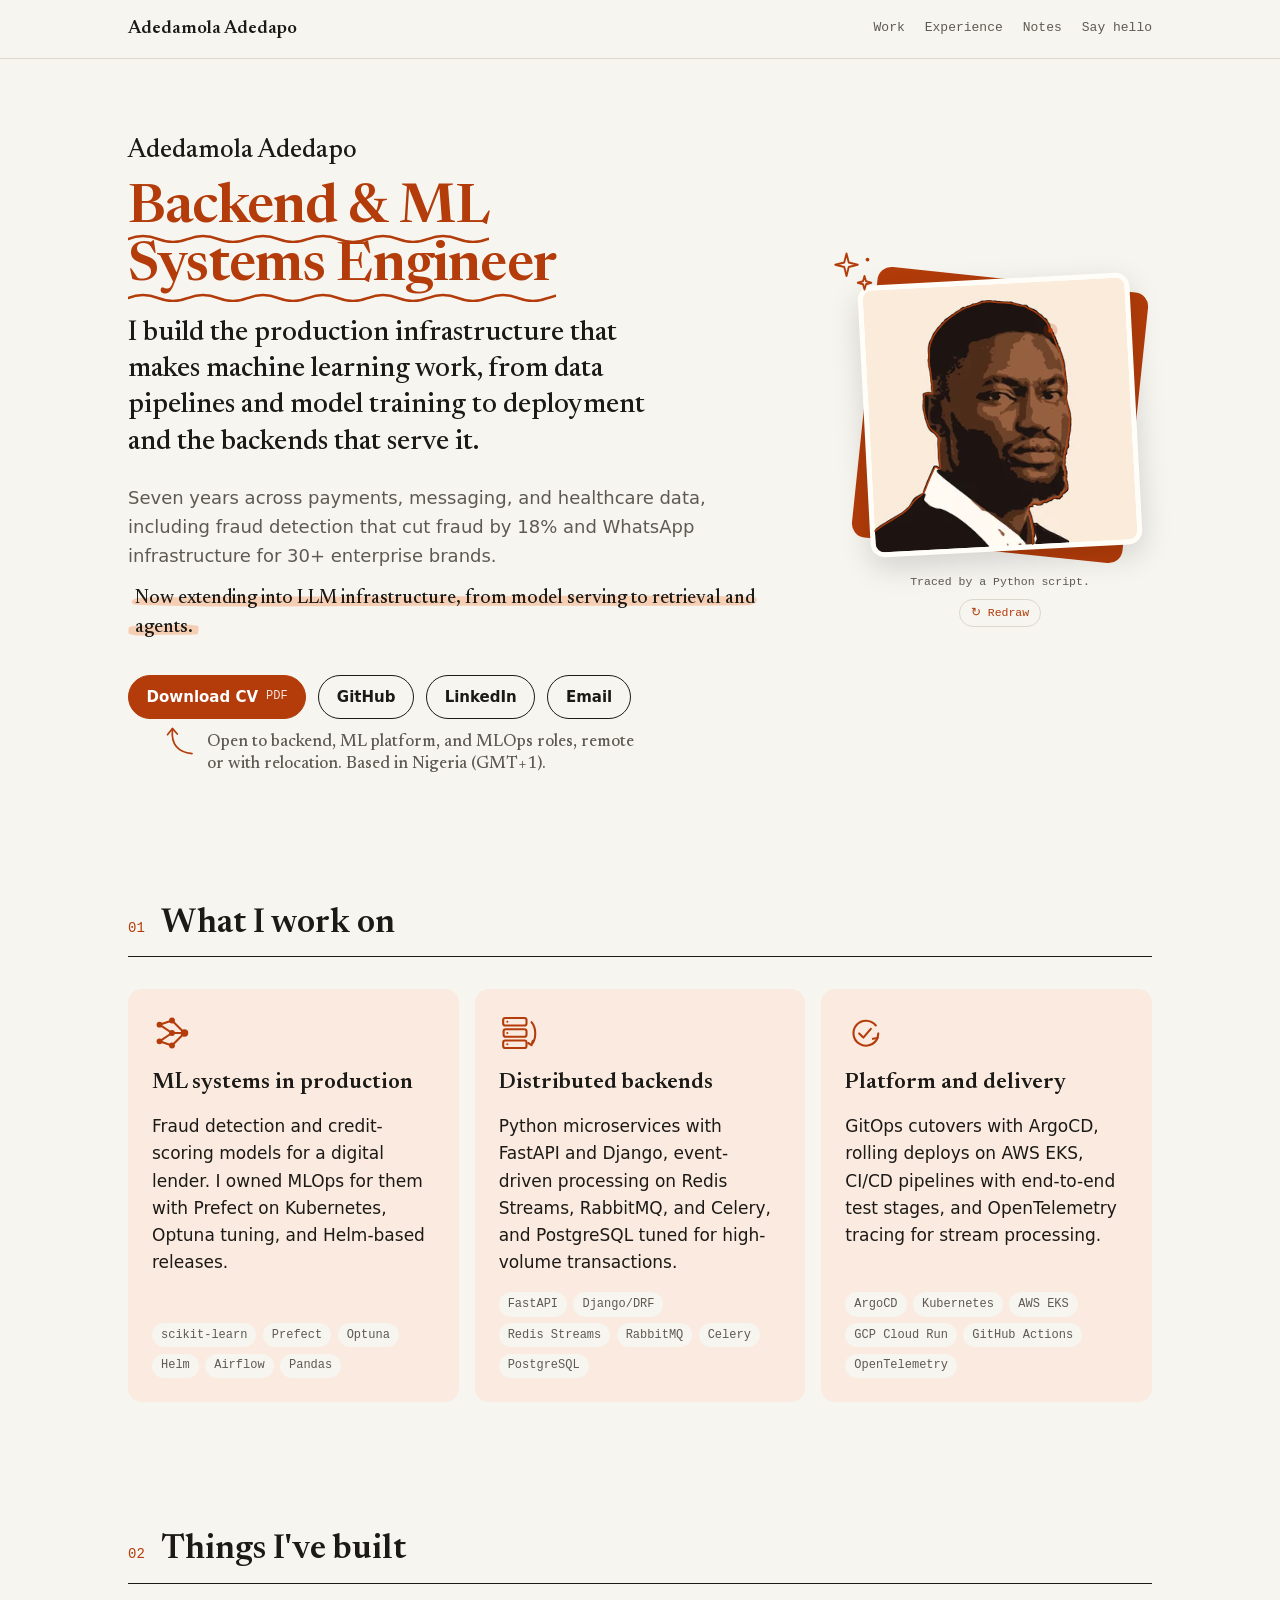
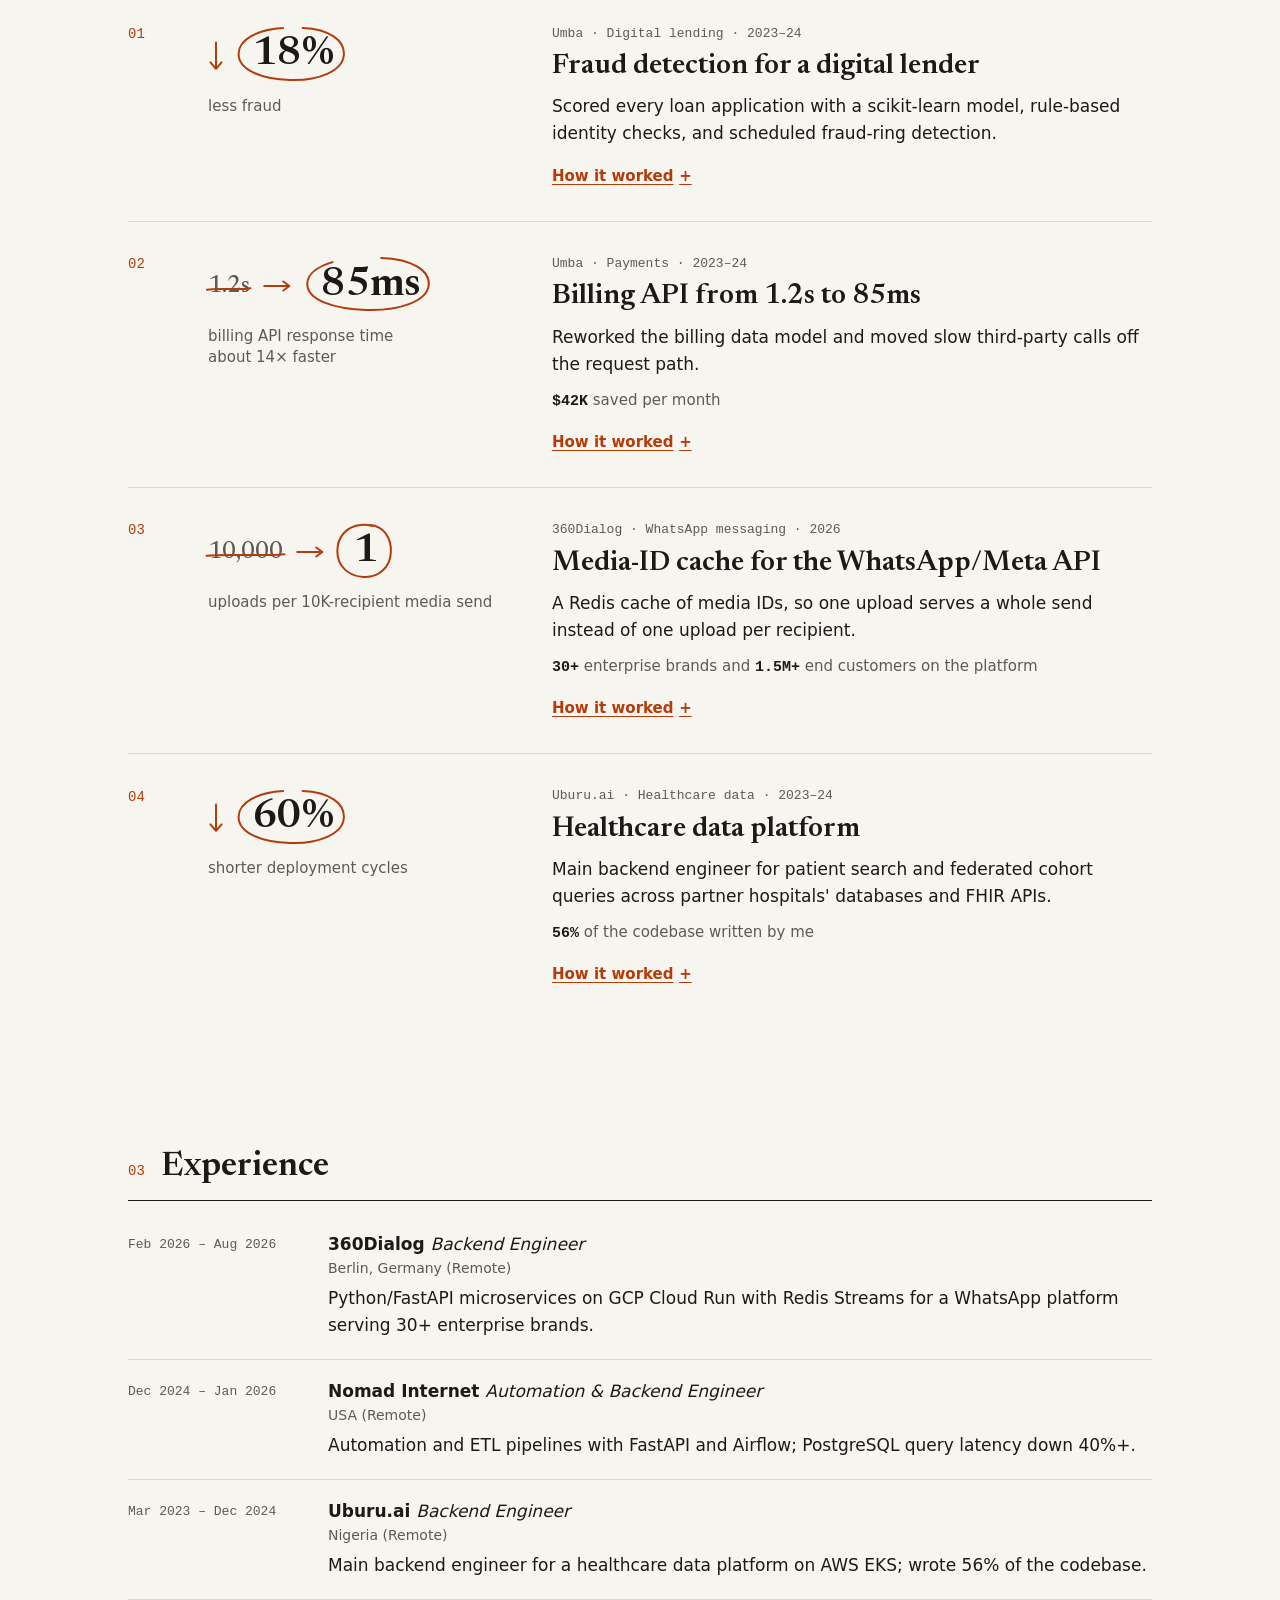
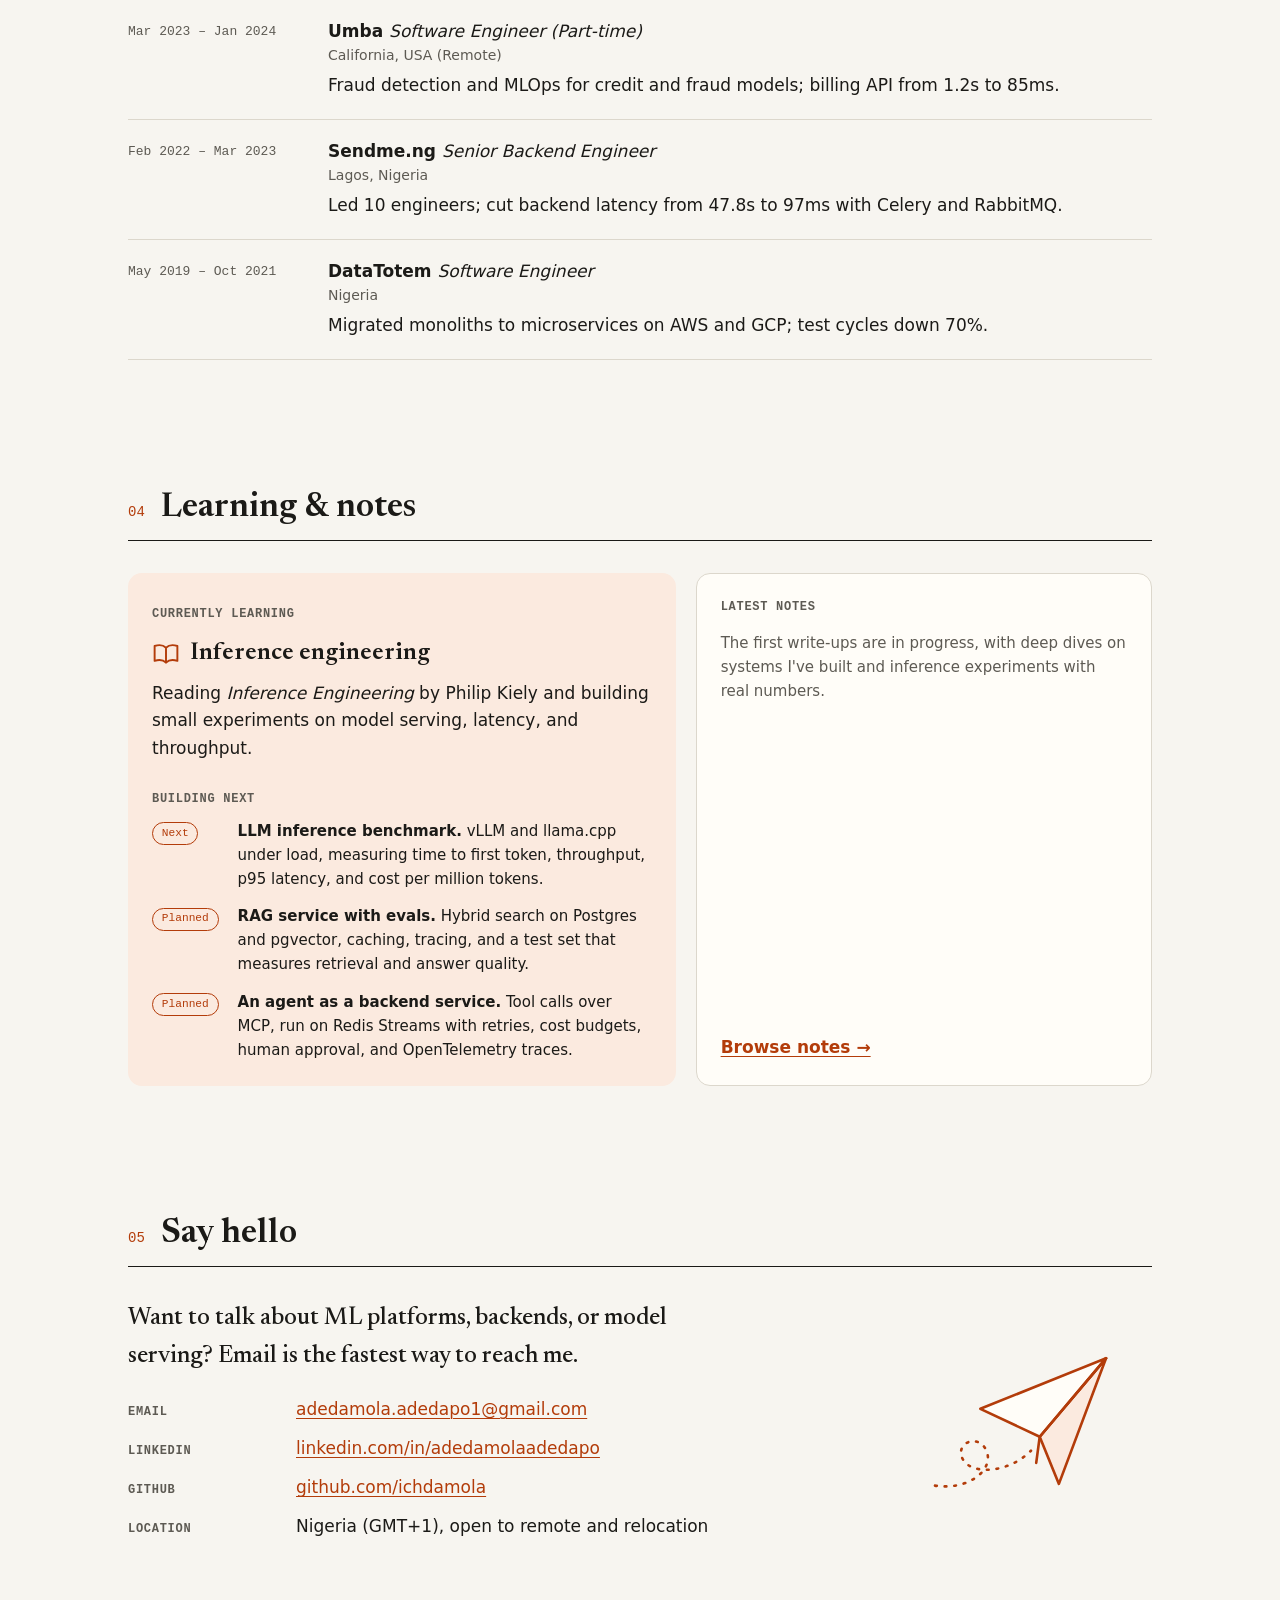
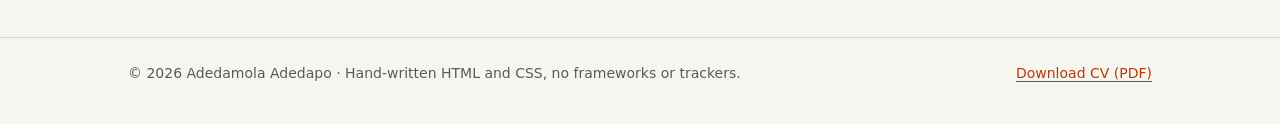
==== commit ad1eaccc: "Refine results, positioning, and copy - Replace case-study bar charts with pen-marked results and pl" ====
--- a/index.html
+++ b/index.html
@@ -4,7 +4,7 @@
   <meta charset="utf-8">
   <meta name="viewport" content="width=device-width, initial-scale=1">
   <title>Adedamola Adedapo · Backend &amp; ML Systems Engineer</title>
-  <meta name="description" content="Backend and ML systems engineer with 7 years of experience. I build the production infrastructure behind machine learning: data pipelines, MLOps, and the backends that serve models.">
+  <meta name="description" content="Backend and ML systems engineer with 7 years of experience building data pipelines, MLOps, and the backends that serve machine learning. Now extending into LLM infrastructure, from model serving to retrieval and agents.">
   <meta name="author" content="Adedamola Adedapo">
   <link rel="canonical" href="https://ichdamola.github.io/">
   <meta name="color-scheme" content="light dark">
@@ -15,7 +15,7 @@
   <meta property="og:type" content="profile">
   <meta property="og:site_name" content="Adedamola Adedapo">
   <meta property="og:title" content="Adedamola Adedapo · Backend &amp; ML Systems Engineer">
-  <meta property="og:description" content="I build the production infrastructure that makes machine learning work: data pipelines, MLOps, and the backends that serve it.">
+  <meta property="og:description" content="I build the production infrastructure that makes machine learning work, from data pipelines and MLOps to the backends that serve it.">
   <meta property="og:url" content="https://ichdamola.github.io/">
   <meta property="og:image" content="https://ichdamola.github.io/assets/og-image.png">
   <meta property="og:image:width" content="1200">
@@ -27,7 +27,7 @@
   <!-- Twitter -->
   <meta name="twitter:card" content="summary_large_image">
   <meta name="twitter:title" content="Adedamola Adedapo · Backend &amp; ML Systems Engineer">
-  <meta name="twitter:description" content="I build the production infrastructure that makes machine learning work: data pipelines, MLOps, and the backends that serve it.">
+  <meta name="twitter:description" content="I build the production infrastructure that makes machine learning work, from data pipelines and MLOps to the backends that serve it.">
   <meta name="twitter:image" content="https://ichdamola.github.io/assets/og-image.png">
   <meta name="twitter:image:alt" content="Illustrated portrait of Adedamola Adedapo beside the title Backend and ML Systems Engineer">
 
@@ -36,7 +36,7 @@
 
   <link rel="preload" href="assets/fonts/newsreader-latin.woff2" as="font" type="font/woff2" crossorigin>
   <!-- Bump ?v= whenever styles.css changes so browsers fetch the new file instead of a cached one. -->
-  <link rel="stylesheet" href="styles.css?v=2026-10-01q">
+  <link rel="stylesheet" href="styles.css?v=2026-10-01w">
 
   <script type="application/ld+json">
   {
@@ -97,8 +97,9 @@
       <div class="hero-text">
         <h1 id="hero-title" class="hero-name">Adedamola Adedapo</h1>
         <p class="hero-role"><span>Backend &amp; ML Systems Engineer</span></p>
-        <p class="headline">I build the production infrastructure that makes machine learning work: data pipelines, model training and deployment, and the backends that serve it.</p>
+        <p class="headline">I build the production infrastructure that makes machine learning work, from data pipelines and model training to deployment and the backends that serve it.</p>
         <p class="lede">Seven years across payments, messaging, and healthcare data, including fraud detection that cut fraud by 18% and WhatsApp infrastructure for 30+ enterprise brands.</p>
+        <p class="now"><mark>Now extending into LLM infrastructure, from model serving to retrieval and agents.</mark></p>
         <ul class="actions" aria-label="Links">
           <li><a class="btn btn-primary" href="assets/Adedamola_Adedapo_CV.pdf" download="Adedamola_Adedapo_CV.pdf">Download CV <span class="btn-meta">PDF</span></a></li>
           <li><a class="btn" href="https://github.com/ichdamola" rel="me noopener">GitHub</a></li>
@@ -122,7 +123,7 @@
           <li class="card">
             <svg class="doodle" aria-hidden="true" focusable="false" viewBox="0 0 48 48" fill="none" stroke="currentColor" stroke-width="2.5" stroke-linecap="round" stroke-linejoin="round"><path d="M9 14 L24 9 M9 14 L24 24 M9 34 L24 24 M9 34 L24 39 M24 9 L39 24 M24 24 L39 24 M24 39 L39 24"/><g fill="currentColor" stroke="none"><circle cx="9" cy="14" r="3.5"/><circle cx="9" cy="34" r="3.5"/><circle cx="24" cy="9" r="3.5"/><circle cx="24" cy="24" r="3.5"/><circle cx="24" cy="39" r="3.5"/><circle cx="39" cy="24" r="4.5"/></g></svg>
             <h3>ML systems in production</h3>
-            <p>Fraud detection and credit-scoring models for a digital lender. I owned MLOps for them: Prefect on Kubernetes, Optuna tuning, and Helm-based releases.</p>
+            <p>Fraud detection and credit-scoring models for a digital lender. I owned MLOps for them with Prefect on Kubernetes, Optuna tuning, and Helm-based releases.</p>
             <ul class="tags" aria-label="Tools">
               <li>scikit-learn</li><li>Prefect</li><li>Optuna</li><li>Helm</li><li>Airflow</li><li>Pandas</li>
             </ul>
@@ -171,7 +172,7 @@
               <dl class="spec">
               <div><dt>Problem</dt><dd>The lender needed to catch fraudulent loan applications, from individual bad actors to coordinated fraud rings.</dd></div>
               <div><dt>What I built</dt><dd>A fraud detection system that scores every loan application, combining a machine learning model, rule-based checks, and scheduled ring detection.</dd></div>
-              <div><dt>How</dt><dd>RQ workers on Redis score each application with a scikit-learn classifier. Rule-based identity checks run alongside the model. A scheduled fraud-ring clustering job runs with Airflow and AWS Batch. I also owned MLOps for the fraud and credit models: Prefect on Kubernetes, Optuna tuning, and Helm-based releases.</dd></div>
+              <div><dt>How</dt><dd>RQ workers on Redis score each application with a scikit-learn classifier. Rule-based identity checks run alongside the model. A scheduled fraud-ring clustering job runs with Airflow and AWS Batch. I also owned MLOps for the fraud and credit models, using Prefect on Kubernetes, Optuna tuning, and Helm-based releases.</dd></div>
               </dl>
             </details>
           </div>
@@ -195,7 +196,7 @@
               <summary>How it worked</summary>
               <dl class="spec">
               <div><dt>Problem</dt><dd>The billing API took 1.2 seconds to respond.</dd></div>
-              <div><dt>What I built</dt><dd>A reworked data model and request path for billing: faster reads on the hot paths and slow external work moved off the request.</dd></div>
+              <div><dt>What I built</dt><dd>A reworked data model and request path for billing, with faster reads on the hot paths and slow external work moved off the request.</dd></div>
               <div><dt>How</dt><dd>Moved status history into an append-only log, added composite indexes on hot lookup paths, and offloaded third-party calls to RQ workers with per-user Redis locks.</dd></div>
               </dl>
             </details>
@@ -325,6 +326,14 @@
           <p class="learn-label">Currently learning</p>
           <h3><svg class="doodle-inline" aria-hidden="true" focusable="false" viewBox="0 0 32 32" fill="none" stroke="currentColor" stroke-width="2.2" stroke-linecap="round" stroke-linejoin="round"><path d="M3 8 C9 6 13 7 16 10 C19 7 23 6 29 8 L29 25 C23 23 19 24 16 27 C13 24 9 23 3 25 Z M16 10 L16 27"/></svg>Inference engineering</h3>
           <p>Reading <cite>Inference Engineering</cite> by Philip Kiely and building small experiments on model serving, latency, and throughput.</p>
+
+          <p class="learn-label roadmap-label">Building next</p>
+          <!-- Update each status as you go: "Next", "In progress", or link the write-up when it ships. -->
+          <ol class="roadmap">
+            <li><span class="rm-status">Next</span><span class="rm-body"><strong>LLM inference benchmark.</strong> vLLM and llama.cpp under load, measuring time to first token, throughput, p95 latency, and cost per million tokens.</span></li>
+            <li><span class="rm-status">Planned</span><span class="rm-body"><strong>RAG service with evals.</strong> Hybrid search on Postgres and pgvector, caching, tracing, and a test set that measures retrieval and answer quality.</span></li>
+            <li><span class="rm-status">Planned</span><span class="rm-body"><strong>An agent as a backend service.</strong> Tool calls over MCP, run on Redis Streams with retries, cost budgets, human approval, and OpenTelemetry traces.</span></li>
+          </ol>
         </div>
 
         <div class="notes-card">
@@ -343,7 +352,7 @@
             </li>
             -->
           </ol>
-          <p class="notes-empty">The first write-ups are in progress: deep dives on systems I've built, and inference experiments with real numbers.</p>
+          <p class="notes-empty">The first write-ups are in progress, with deep dives on systems I've built and inference experiments with real numbers.</p>
           <p class="notes-more"><a href="notes/">Browse notes →</a></p>
         </div>
       </div>
--- a/styles.css
+++ b/styles.css
@@ -18,6 +18,7 @@
   --rule: #dcd7cc;
   --accent: #b33c0a;
   --accent-soft: #fbeadf;
+  --highlight-stroke: url("data:image/svg+xml,%3Csvg xmlns='http://www.w3.org/2000/svg' viewBox='0 0 400 40' preserveAspectRatio='none'%3E%3Cpath d='M6 14 C60 9 140 11 220 10 S360 8 396 12 C399 18 397 27 393 31 C320 34 230 31 150 33 S40 35 4 30 C1 24 2 18 6 14 Z' fill='%23f4a77a' fill-opacity='0.5'/%3E%3C/svg%3E");
   --squiggle: url("data:image/svg+xml,%3Csvg xmlns='http://www.w3.org/2000/svg' viewBox='0 0 60 10'%3E%3Cpath d='M0 6 Q15 0 30 6 T60 6' fill='none' stroke='%23b33c0a' stroke-width='2.5' stroke-linecap='round'/%3E%3C/svg%3E");
   --on-accent: #ffffff;
   --focus: #1f5fd1;
@@ -41,6 +42,7 @@
     --rule: #34332f;
     --accent: #ff8a4c;
     --accent-soft: #2b1e17;
+    --highlight-stroke: url("data:image/svg+xml,%3Csvg xmlns='http://www.w3.org/2000/svg' viewBox='0 0 400 40' preserveAspectRatio='none'%3E%3Cpath d='M6 14 C60 9 140 11 220 10 S360 8 396 12 C399 18 397 27 393 31 C320 34 230 31 150 33 S40 35 4 30 C1 24 2 18 6 14 Z' fill='%23ff8a4c' fill-opacity='0.3'/%3E%3C/svg%3E");
     --squiggle: url("data:image/svg+xml,%3Csvg xmlns='http://www.w3.org/2000/svg' viewBox='0 0 60 10'%3E%3Cpath d='M0 6 Q15 0 30 6 T60 6' fill='none' stroke='%23ff8a4c' stroke-width='2.5' stroke-linecap='round'/%3E%3C/svg%3E");
     --on-accent: #141416;
     --focus: #8ab4ff;
@@ -295,6 +297,22 @@
   max-width: 58ch;
   font-size: 1.125rem;
   color: var(--muted);
+}
+
+/* current focus, marked with a highlighter pen */
+.now {
+  margin-top: 0.9rem;
+  font-family: var(--serif);
+  font-size: 1.2rem;
+  font-weight: 500;
+  line-height: 1.5;
+}
+.now mark {
+  padding: 0.05em 0.35em 0.1em;
+  color: var(--text);
+  background: var(--highlight-stroke) 0 85% / 100% 78% no-repeat;
+  -webkit-box-decoration-break: clone;
+  box-decoration-break: clone;
 }
 
 .actions {
@@ -679,6 +697,38 @@
 }
 .notes-card .notes-empty { border-top: 0; padding-block: 0.25rem 0; }
 .notes-card .notes-more { margin-top: auto; padding-top: 1rem; }
+.learning .roadmap-label { margin-top: 1.75rem; }
+.roadmap {
+  display: grid;
+  gap: 0.85rem;
+  font-size: 0.9375rem;
+}
+.roadmap li {
+  display: grid;
+  grid-template-columns: 4.75rem 1fr;
+  gap: 0.6rem;
+  align-items: baseline;
+}
+.rm-status {
+  justify-self: start;
+  padding: 0.1rem 0.55rem;
+  border: 1px solid var(--accent);
+  border-radius: 999px;
+  font-family: var(--mono);
+  font-size: 0.7rem;
+  color: var(--accent);
+}
+.planned {
+  display: grid;
+  gap: 0.35rem;
+  margin-top: 0.5rem;
+  padding-left: 1.1rem;
+  list-style: disc;
+  font-size: 0.9375rem;
+  color: var(--muted);
+}
+.planned li::marker { color: var(--accent); }
+
 .learn-label {
   margin-bottom: 0.6rem;
   font-family: var(--mono);
